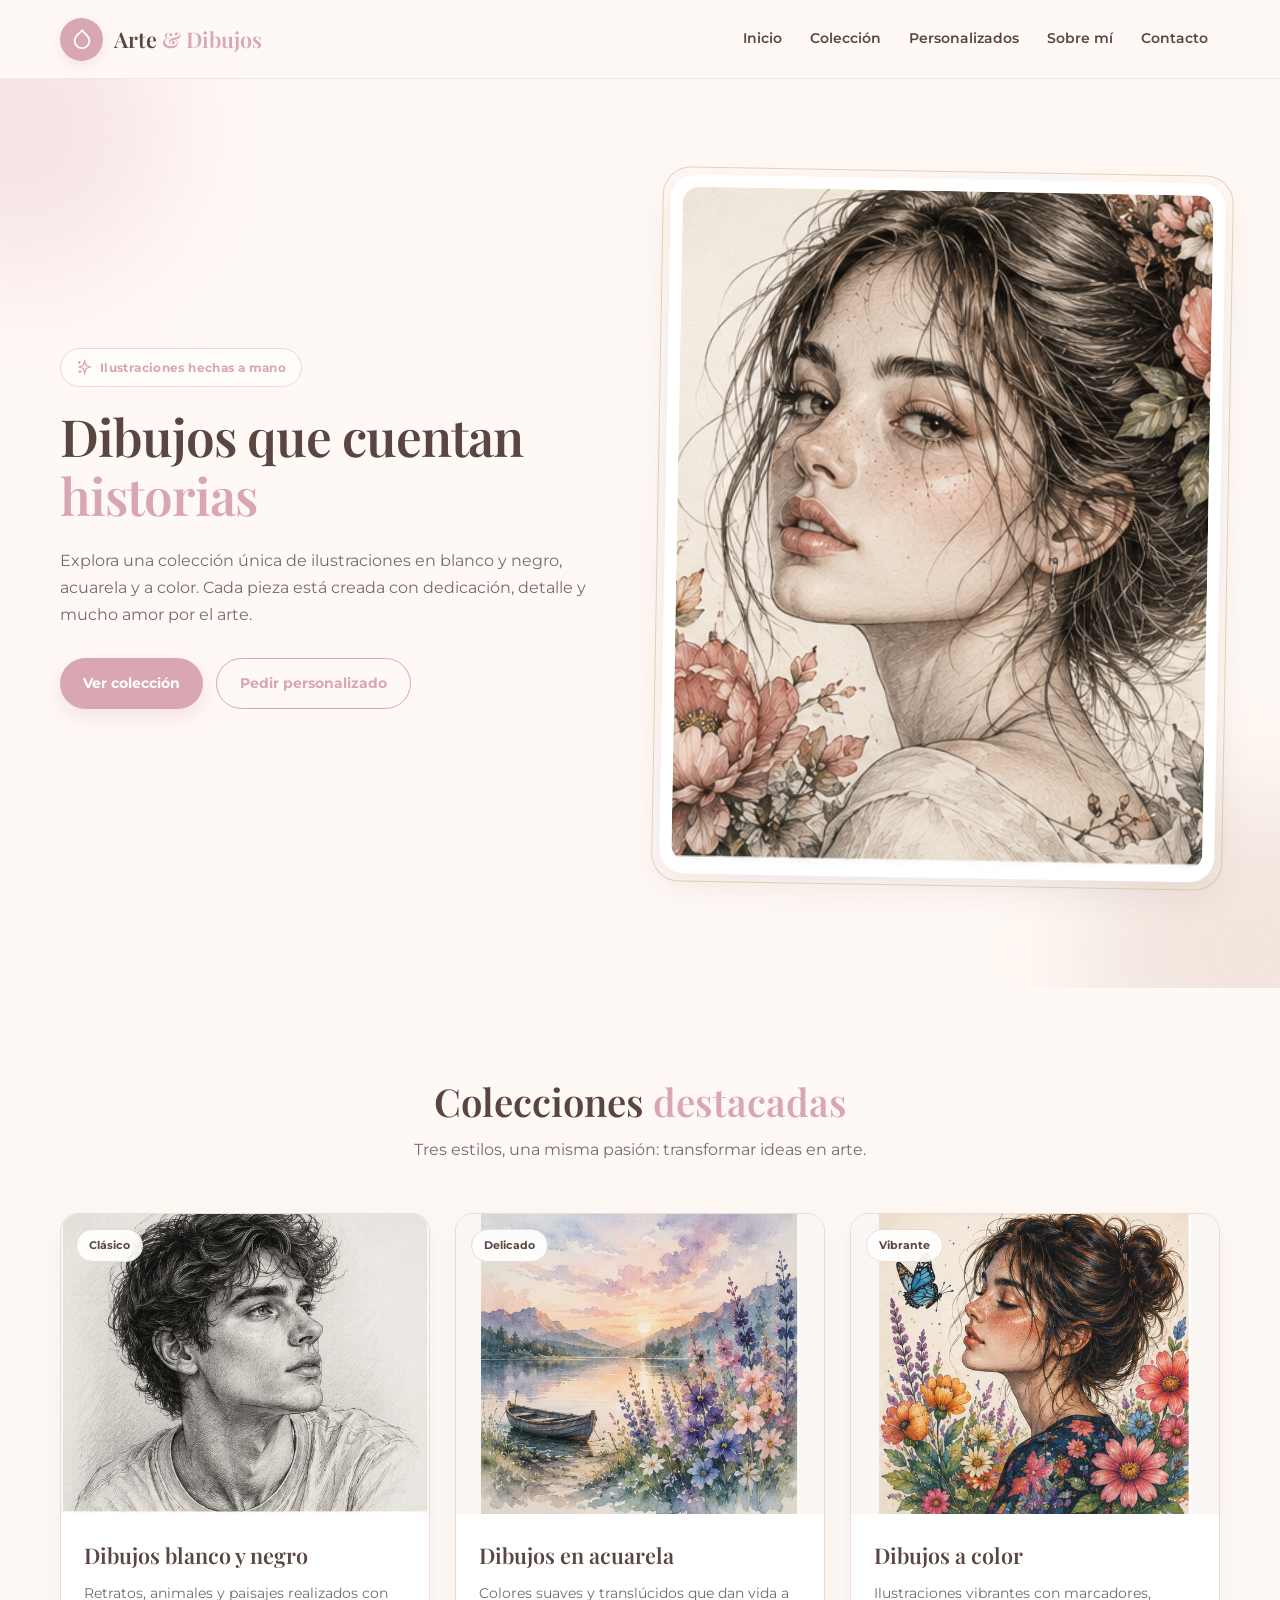
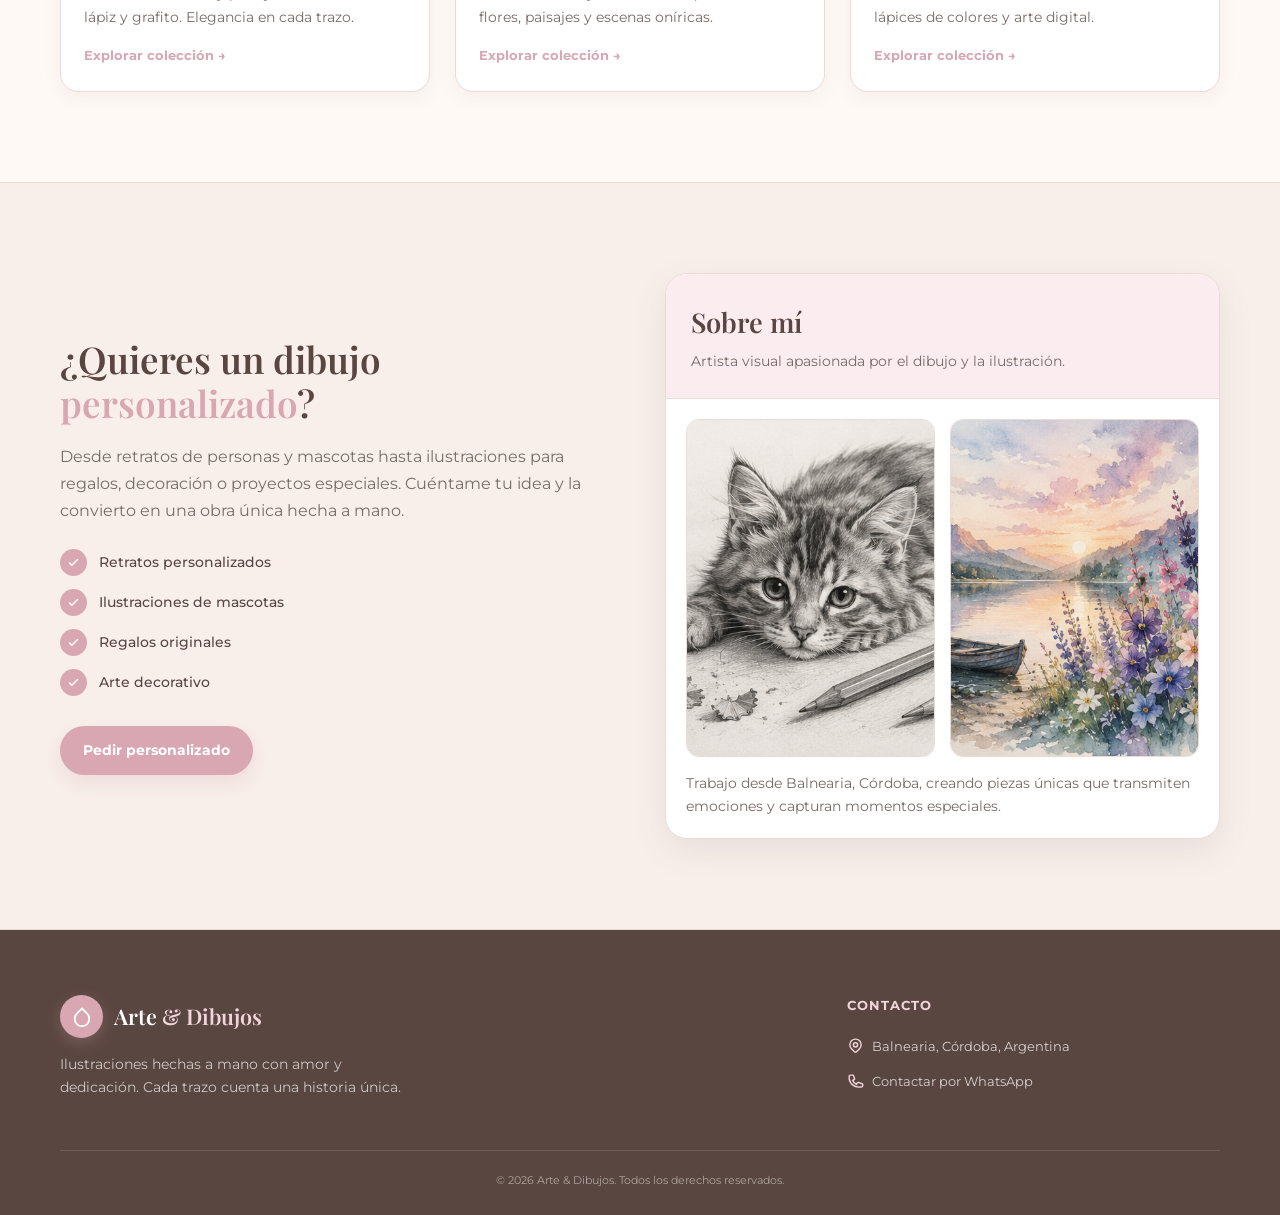
==== index.html @ c35e7db9 "Update print statement from 'Hello' to 'Goodbye'" ====
<!DOCTYPE html>

<html lang="es">
<head>

<meta charset="UTF-8">
<meta name="viewport" content="width=device-width, initial-scale=1.0">

<title>Arte & Dibujos | Portfolio de Ilustraciones</title>

<meta name="description" content="Portfolio de dibujos e ilustraciones personalizadas. Descubre colecciones en blanco y negro, acuarela y a color.">

<!-- TIPOGRAFÍAS -->

<link rel="preconnect" href="https://fonts.googleapis.com">
<link rel="preconnect" href="https://fonts.gstatic.com" crossorigin>

<link href="https://fonts.googleapis.com/css2?family=Montserrat:wght@400;500;600;700&family=Playfair+Display:wght@500;600;700&display=swap" rel="stylesheet">

<style>

/* =========================
   COLORES PRINCIPALES
========================= */

:root{
    --crema:#FFF9F5;
    --rosa:#D8A7B1;
    --rosa-claro:#F1D5DB;
    --rosa-muy-claro:#FBECEF;
    --marron:#5A4640;
    --beige:#E8D8CC;
    --dorado:#C9A66B;
    --blanco:#FFFFFF;
    --gris:#766B68;
    --borde:#EADBD5;

    --sombra:0 12px 35px rgba(90,70,64,0.10);
    --radio:18px;
}


/* =========================
   CONFIGURACIÓN GENERAL
========================= */

*{
    margin:0;
    padding:0;
    box-sizing:border-box;
}

html{
    scroll-behavior:smooth;
}

body{
    font-family:'Montserrat',sans-serif;
    background:var(--crema);
    color:var(--marron);
    line-height:1.7;
}

a{
    text-decoration:none;
    color:inherit;
}

img{
    max-width:100%;
    display:block;
}


/* =========================
   CONTENEDOR
========================= */

.container{
    width:100%;
    max-width:1200px;
    margin:auto;
    padding:0 20px;
}


/* =========================
   TIPOGRAFÍA
========================= */

h1,
h2,
h3,
.logo{
    font-family:'Playfair Display',serif;
}

h1{
    font-size:3.2rem;
    line-height:1.15;
    font-weight:600;
    letter-spacing:-0.02em;
}

h2{
    font-size:2.4rem;
    line-height:1.2;
    font-weight:600;
}

h3{
    font-weight:600;
}


/* =========================
   HEADER
========================= */

header{
    position:sticky;
    top:0;
    z-index:50;

    background:rgba(255,249,245,0.94);
    backdrop-filter:blur(12px);

    border-bottom:1px solid rgba(216,167,177,0.25);
}

.header-inner{
    height:78px;

    display:flex;
    align-items:center;
    justify-content:space-between;
}


/* LOGO */

.logo{
    display:flex;
    align-items:center;
    gap:11px;

    font-size:1.35rem;
    font-weight:600;

    color:var(--marron);
}

.logo-icon{
    width:43px;
    height:43px;

    display:flex;
    align-items:center;
    justify-content:center;

    border-radius:50%;

    background:var(--rosa);
    color:white;

    box-shadow:0 5px 15px rgba(216,167,177,0.25);
}

.logo-icon svg{
    width:22px;
    height:22px;
}


/* TEXTO ROSA */

.logo span span{
    color:var(--rosa);
}


/* =========================
   MENÚ
========================= */

nav.desktop{
    display:none;
}

nav.desktop a{
    position:relative;

    padding:8px 12px;

    font-size:0.85rem;
    font-weight:600;

    color:var(--marron);

    transition:0.3s;
}

nav.desktop a::after{
    content:"";

    position:absolute;

    left:50%;
    bottom:0;

    width:0;
    height:2px;

    background:var(--rosa);

    transition:0.3s;

    transform:translateX(-50%);
}

nav.desktop a:hover{
    color:var(--rosa);
}

nav.desktop a:hover::after{
    width:60%;
}


@media (min-width:768px){

    nav.desktop{
        display:flex;
        align-items:center;
        gap:4px;
    }

    .menu-btn{
        display:none;
    }

}


/* =========================
   MENÚ MÓVIL
========================= */

.menu-btn{
    background:none;
    border:none;
    cursor:pointer;

    color:var(--marron);

    padding:8px;
}

.menu-btn svg{
    width:25px;
    height:25px;
}

.mobile-menu{
    position:fixed;
    inset:0;

    z-index:100;

    background:rgba(90,70,64,0.35);

    opacity:0;
    pointer-events:none;

    transition:opacity .3s;
}

.mobile-menu.open{
    opacity:1;
    pointer-events:auto;
}

.mobile-panel{
    position:absolute;

    right:0;
    top:0;
    bottom:0;

    width:290px;

    background:var(--crema);

    padding:25px;

    transform:translateX(100%);

    transition:transform .3s ease;

    box-shadow:-10px 0 30px rgba(0,0,0,.08);
}

.mobile-menu.open .mobile-panel{
    transform:translateX(0);
}

.mobile-panel a{
    display:block;

    padding:13px;

    border-radius:10px;

    font-weight:600;

    margin-bottom:5px;

    transition:.3s;
}

.mobile-panel a:hover{
    background:var(--rosa-muy-claro);
    color:var(--rosa);
}

.close-btn{
    position:absolute;

    top:18px;
    right:18px;

    background:none;
    border:none;

    cursor:pointer;

    color:var(--marron);
}

.close-btn svg{
    width:25px;
}


/* =========================
   HERO
========================= */

.hero{
    position:relative;

    overflow:hidden;

    padding:75px 0 90px;
}


/* DECORACIÓN */

.hero-bg{
    position:absolute;
    inset:0;

    z-index:-1;

    pointer-events:none;
}

.blob{
    position:absolute;

    border-radius:50%;

    filter:blur(55px);
}

.blob-1{
    width:300px;
    height:300px;

    background:rgba(241,213,219,0.55);

    left:-130px;
    top:-100px;
}

.blob-2{
    width:330px;
    height:330px;

    background:rgba(232,216,204,0.55);

    right:-130px;
    bottom:-130px;
}


.hero-grid{
    display:grid;

    gap:50px;

    align-items:center;
}


@media (min-width:1024px){

    .hero-grid{
        grid-template-columns:1fr 1fr;
    }

    .hero{
        padding:100px 0 110px;
    }

}


/* =========================
   BADGE
========================= */

.badge{
    display:inline-flex;

    align-items:center;
    gap:8px;

    padding:8px 15px;

    border-radius:30px;

    border:1px solid var(--rosa-claro);

    background:rgba(255,255,255,0.65);

    color:var(--rosa);

    font-size:.78rem;

    font-weight:700;

    margin-bottom:20px;

    letter-spacing:.03em;
}

.badge svg{
    width:16px;
}


/* =========================
   TÍTULO HERO
========================= */

.hero h1{
    color:var(--marron);

    max-width:650px;
}

.text-accent{
    color:var(--rosa);
}

.hero p{
    margin-top:22px;

    font-size:1rem;

    color:var(--gris);

    max-width:570px;
}


/* =========================
   BOTONES
========================= */

.btn-group{
    margin-top:30px;

    display:flex;

    flex-wrap:wrap;

    gap:13px;
}

.btn{
    display:inline-flex;

    align-items:center;
    justify-content:center;

    padding:13px 23px;

    border-radius:30px;

    font-size:.85rem;

    font-weight:700;

    cursor:pointer;

    transition:.3s;
}

.btn-primary{
    background:var(--rosa);

    color:white;

    box-shadow:0 8px 20px rgba(216,167,177,0.28);
}

.btn-primary:hover{
    background:#C98F9C;

    transform:translateY(-3px);

    box-shadow:0 12px 25px rgba(216,167,177,0.35);
}

.btn-outline{
    background:transparent;

    border:1.5px solid var(--rosa);

    color:var(--rosa);
}

.btn-outline:hover{
    background:var(--rosa-muy-claro);

    transform:translateY(-3px);
}


/* =========================
   IMAGEN PRINCIPAL
========================= */

.hero-img-wrap{
    position:relative;

    padding:12px;

    background:white;

    border-radius:25px;

    box-shadow:var(--sombra);

    transform:rotate(1deg);

    transition:.4s;
}

.hero-img-wrap:hover{
    transform:rotate(0deg) translateY(-5px);
}

.hero-img-wrap::before{
    content:"";

    position:absolute;

    inset:-8px;

    border:1px solid var(--dorado);

    border-radius:28px;

    opacity:.45;

    z-index:-1;
}

.hero-img-wrap img{
    width:100%;

    aspect-ratio:4/3;

    object-fit:cover;

    border-radius:17px;
}


/* =========================
   SECCIONES
========================= */

section{
    padding:90px 0;
}


/* =========================
   TÍTULOS DE SECCIÓN
========================= */

.section-title{
    text-align:center;

    margin-bottom:50px;
}

.section-title h2{
    color:var(--marron);
}

.section-title p{
    margin-top:12px;

    color:var(--gris);

    max-width:600px;

    margin-left:auto;
    margin-right:auto;
}


/* =========================
   COLECCIÓN
========================= */

.cards-grid{
    display:grid;

    gap:25px;
}


@media (min-width:640px){

    .cards-grid{
        grid-template-columns:repeat(2,1fr);
    }

}


@media (min-width:1024px){

    .cards-grid{
        grid-template-columns:repeat(3,1fr);
    }

}


/* =========================
   TARJETAS
========================= */

.card{
    background:white;

    border:1px solid var(--borde);

    border-radius:var(--radio);

    overflow:hidden;

    box-shadow:0 6px 20px rgba(90,70,64,.06);

    transition:.35s;
}

.card:hover{
    transform:translateY(-7px);

    box-shadow:var(--sombra);
}


/* IMAGEN TARJETA */

.card-img{
    position:relative;

    overflow:hidden;

    background:var(--rosa-muy-claro);
}

.card-img img{
    width:100%;

    height:300px;

    object-fit:contain;

    background:#FAF6F3;

    transition:.5s;
}

.card:hover .card-img img{
    transform:scale(1.04);
}


/* ETIQUETA */

.card-badge{
    position:absolute;

    left:15px;
    top:15px;

    background:rgba(255,255,255,.92);

    color:var(--marron);

    padding:6px 12px;

    border-radius:20px;

    font-size:.7rem;

    font-weight:700;

    border:1px solid var(--borde);
}


/* CUERPO */

.card-body{
    padding:23px;
}

.card-body h3{
    font-size:1.35rem;

    color:var(--marron);

    margin-bottom:8px;
}

.card-body p{
    font-size:.87rem;

    color:var(--gris);

    line-height:1.7;
}

.card-link{
    display:inline-block;

    margin-top:16px;

    color:var(--rosa);

    font-size:.8rem;

    font-weight:700;

    transition:.3s;
}

.card-link:hover{
    color:var(--dorado);

    transform:translateX(4px);
}


/* =========================
   PERSONALIZADOS
========================= */

.personalizados{
    background:#F8EFEB;

    border-top:1px solid var(--borde);
    border-bottom:1px solid var(--borde);
}

.personalizados-grid{
    display:grid;

    gap:50px;

    align-items:center;
}


@media (min-width:1024px){

    .personalizados-grid{
        grid-template-columns:1fr 1fr;
    }

}


/* TÍTULO */

.personalizados h2{
    color:var(--marron);

    font-size:2.3rem;
}


/* TEXTO */

.personalizados-description{
    margin-top:17px;

    color:var(--gris);
}


/* LISTA */

.personalizados ul{
    list-style:none;

    margin-top:25px;
}

.personalizados li{
    display:flex;

    align-items:center;

    gap:12px;

    margin-bottom:13px;

    color:var(--marron);

    font-size:.9rem;

    font-weight:500;
}

.icon-check{
    width:27px;
    height:27px;

    border-radius:50%;

    display:flex;

    align-items:center;
    justify-content:center;

    flex-shrink:0;

    background:var(--rosa);

    color:white;
}

.icon-check svg{
    width:13px;
}


/* =========================
   SOBRE MÍ
========================= */

.about-card{
    background:white;

    border:1px solid var(--borde);

    border-radius:22px;

    overflow:hidden;

    box-shadow:var(--sombra);
}

.about-card-header{
    padding:25px;

    background:var(--rosa-muy-claro);

    border-bottom:1px solid var(--borde);
}

.about-card-header h3{
    font-size:1.7rem;

    color:var(--marron);
}

.about-card-header p{
    color:var(--gris);

    margin-top:4px;

    font-size:.85rem;
}

.about-card-body{
    padding:20px;

    display:grid;

    gap:15px;
}


@media (min-width:640px){

    .about-card-body{
        grid-template-columns:1fr 1fr;
    }

}


.about-card-body img{
    width:100%;

    aspect-ratio:4/3;

    object-fit:cover;

    border-radius:13px;

    border:1px solid var(--borde);
}

.about-card-body p{
    grid-column:1/-1;

    font-size:.85rem;

    color:var(--gris);

    line-height:1.7;
}


/* =========================
   FOOTER
========================= */

footer{
    background:var(--marron);

    color:white;

    padding:65px 0 25px;
}

.footer-grid{
    display:grid;

    gap:40px;
}


@media (min-width:640px){

    .footer-grid{
        grid-template-columns:2fr 1fr;
    }

}


.footer-brand p{
    margin-top:15px;

    font-size:.85rem;

    color:rgba(255,255,255,.7);

    max-width:350px;
}

.footer-col h4{
    font-size:.8rem;

    font-weight:700;

    text-transform:uppercase;

    letter-spacing:.08em;

    color:var(--rosa-claro);

    margin-bottom:18px;
}

.footer-col ul{
    list-style:none;
}

.footer-col li{
    margin-bottom:13px;
}

.footer-col a{
    display:flex;

    align-items:center;

    gap:8px;

    font-size:.82rem;

    color:rgba(255,255,255,.75);

    transition:.3s;
}

.footer-col a:hover{
    color:white;

    transform:translateX(3px);
}

.footer-col svg{
    width:17px;

    color:var(--rosa-claro);

    flex-shrink:0;
}


/* =========================
   FOOTER BOTTOM
========================= */

.footer-bottom{
    margin-top:45px;

    padding-top:20px;

    border-top:1px solid rgba(255,255,255,.12);

    text-align:center;

    font-size:.7rem;

    color:rgba(255,255,255,.5);
}


/* =========================
   ANIMACIONES
========================= */

@keyframes aparecer{

    from{
        opacity:0;
        transform:translateY(20px);
    }

    to{
        opacity:1;
        transform:translateY(0);
    }

}

.hero-text{
    animation:aparecer .8s ease;
}

.hero-image{
    animation:aparecer 1s ease;
}


/* =========================
   RESPONSIVE
========================= */

@media (max-width:639px){

    h1{
        font-size:2.5rem;
    }

    h2{
        font-size:2rem;
    }

    .hero{
        padding:55px 0 70px;
    }

    section{
        padding:70px 0;
    }

}

</style>

</head>

<body>

<!-- =========================
     HEADER
========================= -->

<header>

<div class="container header-inner">

<a href="#inicio" class="logo">

<div class="logo-icon">

<svg xmlns="http://www.w3.org/2000/svg"
fill="none"
viewBox="0 0 24 24"
stroke="currentColor"
stroke-width="2">

<path d="M12 2.69l5.66 5.66a8 8 0 1 1-11.31 0z"/>

</svg>

</div>

<span>Arte <span>& Dibujos</span></span>

</a>

<nav class="desktop">

<a href="#inicio">Inicio</a>

<a href="#coleccion">Colección</a>

<a href="#personalizados">Personalizados</a>

<a href="#sobre-mi">Sobre mí</a>

<a href="#contacto">Contacto</a>

</nav>

<button class="menu-btn"
aria-label="Abrir menú"
onclick="document.getElementById('mobileMenu').classList.add('open')">

<svg xmlns="http://www.w3.org/2000/svg"
fill="none"
viewBox="0 0 24 24"
stroke="currentColor"
stroke-width="2">

<path d="M4 6h16M4 12h16M4 18h16"/>

</svg>

</button>

</div>

</header>

<!-- =========================
     MENÚ MÓVIL
========================= -->

<div id="mobileMenu"
class="mobile-menu"
onclick="if(event.target===this)document.getElementById('mobileMenu').classList.remove('open')">

<div class="mobile-panel">

<button class="close-btn"
aria-label="Cerrar menú"
onclick="document.getElementById('mobileMenu').classList.remove('open')">

<svg xmlns="http://www.w3.org/2000/svg"
fill="none"
viewBox="0 0 24 24"
stroke="currentColor"
stroke-width="2">

<path d="M6 18L18 6M6 6l12 12"/>

</svg>

</button>

<div style="margin-top:55px;">

<a href="#inicio"
onclick="document.getElementById('mobileMenu').classList.remove('open')">
Inicio </a>

<a href="#coleccion"
onclick="document.getElementById('mobileMenu').classList.remove('open')">
Colección </a>

<a href="#personalizados"
onclick="document.getElementById('mobileMenu').classList.remove('open')">
Personalizados </a>

<a href="#sobre-mi"
onclick="document.getElementById('mobileMenu').classList.remove('open')">
Sobre mí </a>

<a href="#contacto"
onclick="document.getElementById('mobileMenu').classList.remove('open')">
Contacto </a>

</div>

</div>

</div>

<!-- =========================
     CONTENIDO
========================= -->

<main>

<!-- =========================
     HERO
========================= -->

<section class="hero" id="inicio">

<div class="hero-bg">

<div class="blob blob-1"></div>

<div class="blob blob-2"></div>

</div>

<div class="container hero-grid">

<div class="hero-text">

<div class="badge">

<svg xmlns="http://www.w3.org/2000/svg"
fill="none"
viewBox="0 0 24 24"
stroke="currentColor"
stroke-width="2">

<path d="M5 3v4M3 5h4M6 17v4m-2-2h4m5-16l2.286 6.857L21 12l-5.714 2.143L13 21l-2.286-6.857L5 12l5.714-2.143z"/>

</svg>

Ilustraciones hechas a mano

</div>

<h1>
Dibujos que cuentan
<span class="text-accent">historias</span>
</h1>

<p>
Explora una colección única de ilustraciones en blanco y negro,
acuarela y a color. Cada pieza está creada con dedicación,
detalle y mucho amor por el arte.
</p>

<div class="btn-group">

<a href="#coleccion" class="btn btn-primary">
Ver colección
</a>

<a href="#personalizados" class="btn btn-outline">
Pedir personalizado
</a>

</div>

</div>

<div class="hero-image">

<div class="hero-img-wrap">

<img
src="01_retrato_flores.png"
alt="Ilustración principal de retrato artístico con flores"
width="900"
height="675">

</div>

</div>

</div>

</section>

<!-- =========================
     COLECCIÓN
========================= -->

<section id="coleccion">

<div class="container">

<div class="section-title">

<h2>
Colecciones
<span class="text-accent">destacadas</span>
</h2>

<p>
Tres estilos, una misma pasión:
transformar ideas en arte.
</p>

</div>

<div class="cards-grid">

<!-- BLANCO Y NEGRO -->

<article class="card">

<div class="card-img">

<img
src="02_dibujo_blanco_y_negro.png"
alt="Dibujos blanco y negro"
loading="lazy"
width="900"
height="675">

<span class="card-badge">
Clásico
</span>

</div>

<div class="card-body">

<h3>
Dibujos blanco y negro
</h3>

<p>
Retratos, animales y paisajes realizados
con lápiz y grafito. Elegancia en cada trazo.
</p>

<a href="#coleccion" class="card-link">
Explorar colección →
</a>

</div>

</article>

<!-- ACUARELA -->

<article class="card">

<div class="card-img">

<img
src="03_dibujo_acuarela.png"
alt="Dibujos en acuarela"
loading="lazy"
width="900"
height="675">

<span class="card-badge">
Delicado
</span>

</div>

<div class="card-body">

<h3>
Dibujos en acuarela
</h3>

<p>
Colores suaves y translúcidos que dan vida
a flores, paisajes y escenas oníricas.
</p>

<a href="#coleccion" class="card-link">
Explorar colección →
</a>

</div>

</article>

<!-- COLOR -->

<article class="card">

<div class="card-img">

<img
src="04_dibujo_a_color.png"
alt="Dibujos a color"
loading="lazy"
width="900"
height="675">

<span class="card-badge">
Vibrante
</span>

</div>

<div class="card-body">

<h3>
Dibujos a color
</h3>

<p>
Ilustraciones vibrantes con marcadores,
lápices de colores y arte digital.
</p>

<a href="#coleccion" class="card-link">
Explorar colección →
</a>

</div>

</article>

</div>

</div>

</section>

<!-- =========================
     PERSONALIZADOS
========================= -->

<section class="personalizados" id="personalizados">

<div class="container">

<div class="personalizados-grid">

<div>

<h2>
¿Quieres un dibujo
<span class="text-accent">personalizado</span>?
</h2>

<p class="personalizados-description">
Desde retratos de personas y mascotas hasta
ilustraciones para regalos, decoración o proyectos
especiales. Cuéntame tu idea y la convierto en una
obra única hecha a mano.
</p>

<ul>

<li>

<span class="icon-check">

<svg xmlns="http://www.w3.org/2000/svg"
fill="none"
viewBox="0 0 24 24"
stroke="currentColor"
stroke-width="3">

<path d="M20 6L9 17l-5-5"/>

</svg>

</span>

Retratos personalizados

</li>

<li>

<span class="icon-check">

<svg xmlns="http://www.w3.org/2000/svg"
fill="none"
viewBox="0 0 24 24"
stroke="currentColor"
stroke-width="3">

<path d="M20 6L9 17l-5-5"/>

</svg>

</span>

Ilustraciones de mascotas

</li>

<li>

<span class="icon-check">

<svg xmlns="http://www.w3.org/2000/svg"
fill="none"
viewBox="0 0 24 24"
stroke="currentColor"
stroke-width="3">

<path d="M20 6L9 17l-5-5"/>

</svg>

</span>

Regalos originales

</li>

<li>

<span class="icon-check">

<svg xmlns="http://www.w3.org/2000/svg"
fill="none"
viewBox="0 0 24 24"
stroke="currentColor"
stroke-width="3">

<path d="M20 6L9 17l-5-5"/>

</svg>

</span>

Arte decorativo

</li>

</ul>

<div class="btn-group">

<a href="#contacto" class="btn btn-primary">
Pedir personalizado
</a>

</div>

</div>

<!-- SOBRE MÍ -->

<div class="about-card" id="sobre-mi">

<div class="about-card-header">

<h3>
Sobre mí
</h3>

<p>
Artista visual apasionada por el dibujo y la ilustración.
</p>

</div>

<div class="about-card-body">

<img
src="05_dibujo_a_lapiz.png"
alt="Ejemplo de dibujo a lápiz"
loading="lazy"
width="450"
height="338">

<img
src="03_dibujo_acuarela.png"
alt="Ejemplo de acuarela"
loading="lazy"
width="450"
height="338">

<p>
Trabajo desde Balnearia, Córdoba, creando piezas únicas
que transmiten emociones y capturan momentos especiales.
</p>

</div>

</div>

</div>

</div>

</section>

</main>

<!-- =========================
     FOOTER
========================= -->

<footer id="contacto">

<div class="container">

<div class="footer-grid">

<div class="footer-brand">

<a href="#inicio" class="logo" style="color:white;">

<div class="logo-icon">

<svg xmlns="http://www.w3.org/2000/svg"
fill="none"
viewBox="0 0 24 24"
stroke="currentColor"
stroke-width="2">

<path d="M12 2.69l5.66 5.66a8 8 0 1 1-11.31 0z"/>

</svg>

</div>

<span>
Arte <span style="color:var(--rosa-claro);">
& Dibujos
</span>
</span>

</a>

<p>
Ilustraciones hechas a mano con amor y dedicación.
Cada trazo cuenta una historia única.
</p>

</div>

<div class="footer-col">

<h4>
Contacto
</h4>

<ul>

<li>

<a
href="https://maps.google.com/?q=Balnearia,Córdoba"
target="_blank"
rel="noreferrer">

<svg xmlns="http://www.w3.org/2000/svg"
fill="none"
viewBox="0 0 24 24"
stroke="currentColor"
stroke-width="2">

<path d="M17.657 16.657L13.414 20.9a2 2 0 01-2.827 0l-4.244-4.243a8 8 0 1111.314 0z"/>

<path d="M15 11a3 3 0 11-6 0 3 3 0 016 0z"/>

</svg>

Balnearia, Córdoba, Argentina

</a>

</li>

<li>

<a
href="https://wa.me/5493563430599?text=Hola!%20Me%20interesa%20un%20dibujo%20personalizado"
target="_blank"
rel="noreferrer">

<svg xmlns="http://www.w3.org/2000/svg"
fill="none"
viewBox="0 0 24 24"
stroke="currentColor"
stroke-width="2">

<path d="M3 5a2 2 0 012-2h3.28a1 1 0 01.948.684l1.498 4.493a1 1 0 01-.502 1.21l-2.257 1.13a11.042 11.042 0 005.516 5.516l1.13-2.257a1 1 0 011.21-.502l4.493 1.498a2 2 0 012 2v1a2 2 0 01-2 2h-1C9.716 21 3 14.284 3 6V5z"/>

</svg>

Contactar por WhatsApp

</a>

</li>

</ul>

</div>

</div>

<div class="footer-bottom">

<p>
© 2026 Arte & Dibujos. Todos los derechos reservados.
</p>

</div>

</div>

</footer>

</body>
</html>
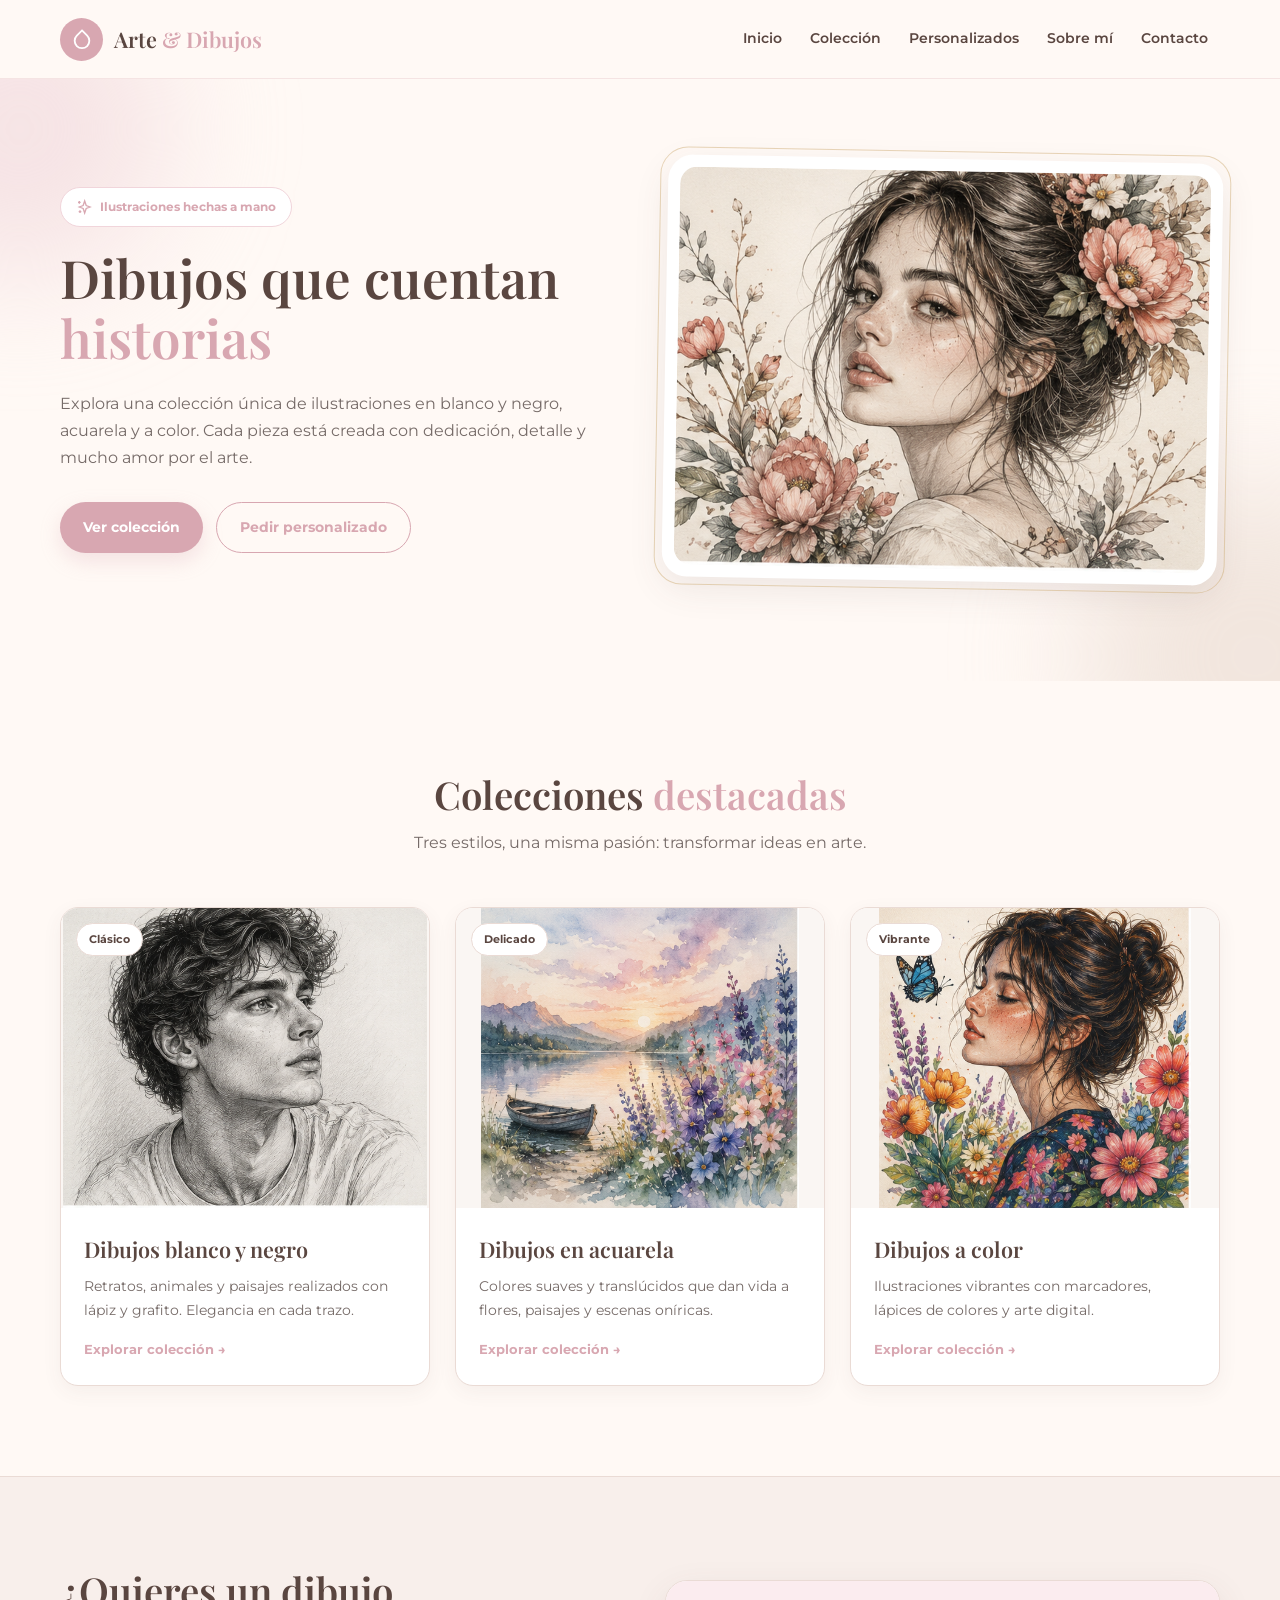
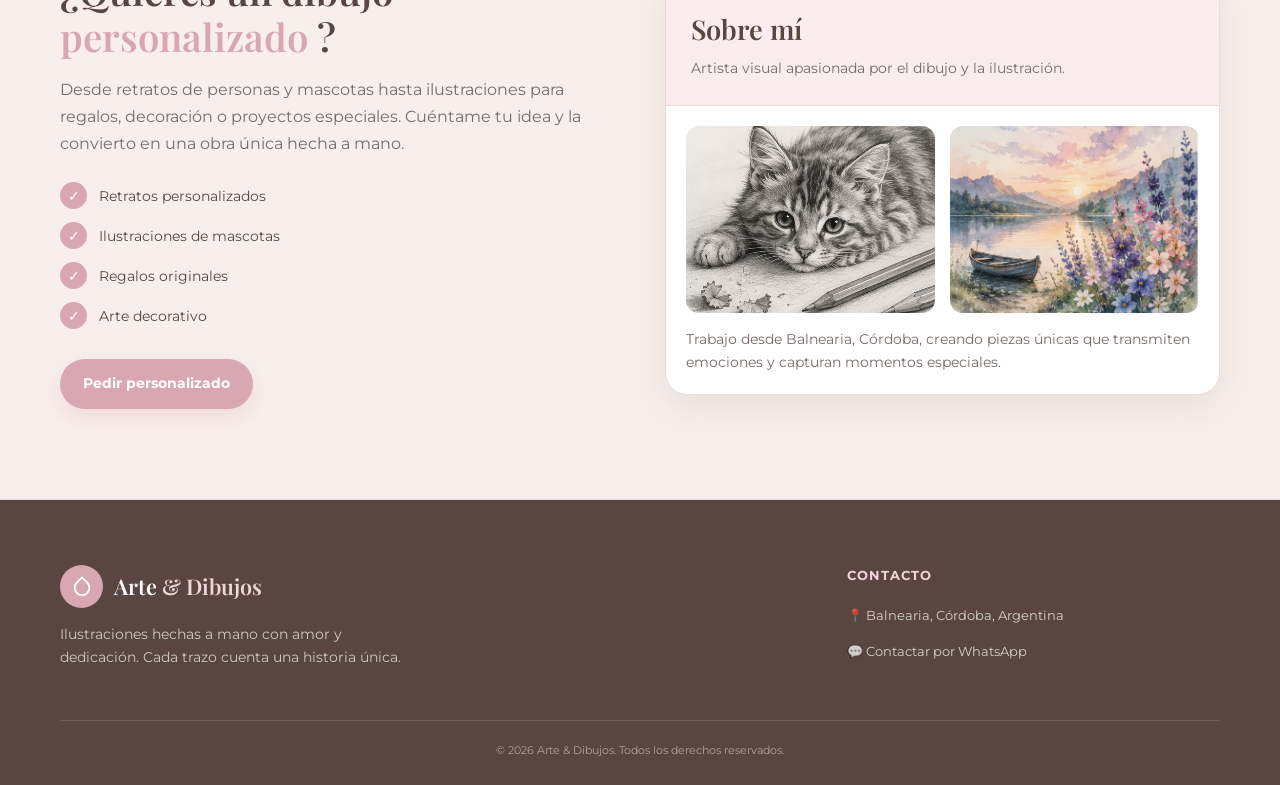
==== commit 53f79856: "Change greeting from 'Hello' to 'Goodbye'" ====
--- a/index.html
+++ b/index.html
@@ -1,6 +1,7 @@
 <!DOCTYPE html>
 
 <html lang="es">
+
 <head>
 
 <meta charset="UTF-8">
@@ -8,9 +9,7 @@
 
 <title>Arte & Dibujos | Portfolio de Ilustraciones</title>
 
-<meta name="description" content="Portfolio de dibujos e ilustraciones personalizadas. Descubre colecciones en blanco y negro, acuarela y a color.">
-
-<!-- TIPOGRAFÍAS -->
+<meta name="description" content="Portfolio de dibujos e ilustraciones personalizadas.">
 
 <link rel="preconnect" href="https://fonts.googleapis.com">
 <link rel="preconnect" href="https://fonts.gstatic.com" crossorigin>
@@ -19,30 +18,35 @@
 
 <style>
 
-/* =========================
-   COLORES PRINCIPALES
-========================= */
+/* =====================================================
+   COLORES
+===================================================== */
 
 :root{
+
     --crema:#FFF9F5;
     --rosa:#D8A7B1;
     --rosa-claro:#F1D5DB;
-    --rosa-muy-claro:#FBECEF;
+    --rosa-suave:#FBECEF;
+
     --marron:#5A4640;
+    --gris:#766B68;
+
     --beige:#E8D8CC;
     --dorado:#C9A66B;
+
     --blanco:#FFFFFF;
-    --gris:#766B68;
+
     --borde:#EADBD5;
 
-    --sombra:0 12px 35px rgba(90,70,64,0.10);
-    --radio:18px;
-}
-
-
-/* =========================
-   CONFIGURACIÓN GENERAL
-========================= */
+    --sombra:0 12px 35px rgba(90,70,64,.10);
+
+}
+
+
+/* =====================================================
+   GENERAL
+===================================================== */
 
 *{
     margin:0;
@@ -55,10 +59,15 @@
 }
 
 body{
+
     font-family:'Montserrat',sans-serif;
+
     background:var(--crema);
+
     color:var(--marron);
+
     line-height:1.7;
+
 }
 
 a{
@@ -72,1055 +81,1399 @@
 }
 
 
-/* =========================
+/* =====================================================
    CONTENEDOR
-========================= */
+===================================================== */
 
 .container{
+
     width:100%;
+
     max-width:1200px;
+
     margin:auto;
+
     padding:0 20px;
-}
-
-
-/* =========================
+
+}
+
+
+/* =====================================================
    TIPOGRAFÍA
-========================= */
+===================================================== */
 
 h1,
 h2,
 h3,
 .logo{
+
     font-family:'Playfair Display',serif;
+
 }
 
 h1{
-    font-size:3.2rem;
+
+    font-size:3.3rem;
+
     line-height:1.15;
+
     font-weight:600;
-    letter-spacing:-0.02em;
+
 }
 
 h2{
+
     font-size:2.4rem;
+
     line-height:1.2;
+
     font-weight:600;
+
 }
 
 h3{
+
     font-weight:600;
-}
-
-
-/* =========================
+
+}
+
+
+/* =====================================================
    HEADER
-========================= */
+===================================================== */
 
 header{
+
     position:sticky;
+
     top:0;
+
     z-index:50;
 
-    background:rgba(255,249,245,0.94);
+    background:rgba(255,249,245,.95);
+
     backdrop-filter:blur(12px);
 
-    border-bottom:1px solid rgba(216,167,177,0.25);
+    border-bottom:1px solid rgba(216,167,177,.25);
+
 }
 
 .header-inner{
+
     height:78px;
 
     display:flex;
+
     align-items:center;
+
     justify-content:space-between;
+
 }
 
 
 /* LOGO */
 
 .logo{
+
     display:flex;
+
     align-items:center;
+
     gap:11px;
 
     font-size:1.35rem;
+
     font-weight:600;
 
+}
+
+.logo-icon{
+
+    width:43px;
+
+    height:43px;
+
+    display:flex;
+
+    align-items:center;
+
+    justify-content:center;
+
+    border-radius:50%;
+
+    background:var(--rosa);
+
+    color:white;
+
+}
+
+.logo-icon svg{
+
+    width:22px;
+
+}
+
+
+/* =====================================================
+   MENÚ
+===================================================== */
+
+nav.desktop{
+
+    display:none;
+
+}
+
+nav.desktop a{
+
+    position:relative;
+
+    padding:8px 12px;
+
+    font-size:.85rem;
+
+    font-weight:600;
+
     color:var(--marron);
-}
-
-.logo-icon{
-    width:43px;
-    height:43px;
+
+    transition:.3s;
+
+}
+
+nav.desktop a::after{
+
+    content:"";
+
+    position:absolute;
+
+    bottom:0;
+
+    left:50%;
+
+    width:0;
+
+    height:2px;
+
+    background:var(--rosa);
+
+    transform:translateX(-50%);
+
+    transition:.3s;
+
+}
+
+nav.desktop a:hover{
+
+    color:var(--rosa);
+
+}
+
+nav.desktop a:hover::after{
+
+    width:60%;
+
+}
+
+
+@media (min-width:768px){
+
+    nav.desktop{
+
+        display:flex;
+
+        align-items:center;
+
+        gap:4px;
+
+    }
+
+    .menu-btn{
+
+        display:none;
+
+    }
+
+}
+
+
+/* =====================================================
+   MENÚ MÓVIL
+===================================================== */
+
+.menu-btn{
+
+    background:none;
+
+    border:none;
+
+    cursor:pointer;
+
+    color:var(--marron);
+
+}
+
+.menu-btn svg{
+
+    width:25px;
+
+}
+
+.mobile-menu{
+
+    position:fixed;
+
+    inset:0;
+
+    z-index:100;
+
+    background:rgba(90,70,64,.35);
+
+    opacity:0;
+
+    pointer-events:none;
+
+    transition:.3s;
+
+}
+
+.mobile-menu.open{
+
+    opacity:1;
+
+    pointer-events:auto;
+
+}
+
+.mobile-panel{
+
+    position:absolute;
+
+    right:0;
+
+    top:0;
+
+    bottom:0;
+
+    width:290px;
+
+    background:var(--crema);
+
+    padding:25px;
+
+    transform:translateX(100%);
+
+    transition:.3s;
+
+}
+
+.mobile-menu.open .mobile-panel{
+
+    transform:translateX(0);
+
+}
+
+.mobile-panel a{
+
+    display:block;
+
+    padding:13px;
+
+    border-radius:10px;
+
+    font-weight:600;
+
+    margin-bottom:5px;
+
+}
+
+.mobile-panel a:hover{
+
+    background:var(--rosa-suave);
+
+    color:var(--rosa);
+
+}
+
+.close-btn{
+
+    position:absolute;
+
+    top:18px;
+
+    right:18px;
+
+    background:none;
+
+    border:none;
+
+    cursor:pointer;
+
+    color:var(--marron);
+
+}
+
+.close-btn svg{
+
+    width:25px;
+
+}
+
+
+/* =====================================================
+   HERO
+===================================================== */
+
+.hero{
+
+    position:relative;
+
+    overflow:hidden;
+
+    padding:80px 0 100px;
+
+}
+
+.hero-bg{
+
+    position:absolute;
+
+    inset:0;
+
+    z-index:-1;
+
+}
+
+.blob{
+
+    position:absolute;
+
+    border-radius:50%;
+
+    filter:blur(60px);
+
+}
+
+.blob-1{
+
+    width:300px;
+
+    height:300px;
+
+    background:rgba(241,213,219,.6);
+
+    left:-130px;
+
+    top:-100px;
+
+}
+
+.blob-2{
+
+    width:350px;
+
+    height:350px;
+
+    background:rgba(232,216,204,.55);
+
+    right:-150px;
+
+    bottom:-150px;
+
+}
+
+.hero-grid{
+
+    display:grid;
+
+    gap:50px;
+
+    align-items:center;
+
+}
+
+
+@media(min-width:1024px){
+
+    .hero-grid{
+
+        grid-template-columns:1fr 1fr;
+
+    }
+
+}
+
+
+/* =====================================================
+   HERO TEXTO
+===================================================== */
+
+.badge{
+
+    display:inline-flex;
+
+    align-items:center;
+
+    gap:8px;
+
+    padding:8px 15px;
+
+    border-radius:30px;
+
+    border:1px solid var(--rosa-claro);
+
+    background:white;
+
+    color:var(--rosa);
+
+    font-size:.78rem;
+
+    font-weight:700;
+
+    margin-bottom:20px;
+
+}
+
+.badge svg{
+
+    width:16px;
+
+}
+
+.hero h1{
+
+    color:var(--marron);
+
+}
+
+.text-accent{
+
+    color:var(--rosa);
+
+}
+
+.hero p{
+
+    margin-top:22px;
+
+    font-size:1rem;
+
+    color:var(--gris);
+
+    max-width:570px;
+
+}
+
+
+/* =====================================================
+   BOTONES
+===================================================== */
+
+.btn-group{
+
+    margin-top:30px;
 
     display:flex;
+
+    flex-wrap:wrap;
+
+    gap:13px;
+
+}
+
+.btn{
+
+    display:inline-flex;
+
     align-items:center;
+
     justify-content:center;
 
+    padding:13px 23px;
+
+    border-radius:30px;
+
+    font-size:.85rem;
+
+    font-weight:700;
+
+    transition:.3s;
+
+    cursor:pointer;
+
+}
+
+.btn-primary{
+
+    background:var(--rosa);
+
+    color:white;
+
+    box-shadow:0 8px 20px rgba(216,167,177,.28);
+
+}
+
+.btn-primary:hover{
+
+    background:#C98F9C;
+
+    transform:translateY(-3px);
+
+}
+
+.btn-outline{
+
+    background:transparent;
+
+    border:1.5px solid var(--rosa);
+
+    color:var(--rosa);
+
+}
+
+.btn-outline:hover{
+
+    background:var(--rosa-suave);
+
+    transform:translateY(-3px);
+
+}
+
+
+/* =====================================================
+   IMAGEN HERO
+===================================================== */
+
+.hero-img-wrap{
+
+    position:relative;
+
+    padding:12px;
+
+    background:white;
+
+    border-radius:25px;
+
+    box-shadow:var(--sombra);
+
+    transform:rotate(1deg);
+
+    transition:.4s;
+
+}
+
+.hero-img-wrap:hover{
+
+    transform:rotate(0deg) translateY(-5px);
+
+}
+
+.hero-img-wrap::before{
+
+    content:"";
+
+    position:absolute;
+
+    inset:-8px;
+
+    border:1px solid var(--dorado);
+
+    border-radius:28px;
+
+    opacity:.45;
+
+    z-index:-1;
+
+}
+
+.hero-img-wrap img{
+
+    width:100%;
+
+    aspect-ratio:4/3;
+
+    object-fit:cover;
+
+    border-radius:17px;
+
+}
+
+
+/* =====================================================
+   SECCIONES
+===================================================== */
+
+section{
+
+    padding:90px 0;
+
+}
+
+.section-title{
+
+    text-align:center;
+
+    margin-bottom:50px;
+
+}
+
+.section-title h2{
+
+    color:var(--marron);
+
+}
+
+.section-title p{
+
+    margin-top:12px;
+
+    color:var(--gris);
+
+    max-width:600px;
+
+    margin-left:auto;
+
+    margin-right:auto;
+
+}
+
+
+/* =====================================================
+   TARJETAS DESTACADAS
+===================================================== */
+
+.cards-grid{
+
+    display:grid;
+
+    gap:25px;
+
+}
+
+
+@media(min-width:640px){
+
+    .cards-grid{
+
+        grid-template-columns:repeat(2,1fr);
+
+    }
+
+}
+
+
+@media(min-width:1024px){
+
+    .cards-grid{
+
+        grid-template-columns:repeat(3,1fr);
+
+    }
+
+}
+
+.card{
+
+    background:white;
+
+    border:1px solid var(--borde);
+
+    border-radius:18px;
+
+    overflow:hidden;
+
+    box-shadow:0 6px 20px rgba(90,70,64,.06);
+
+    transition:.35s;
+
+}
+
+.card:hover{
+
+    transform:translateY(-7px);
+
+    box-shadow:var(--sombra);
+
+}
+
+.card-img{
+
+    position:relative;
+
+    overflow:hidden;
+
+    background:var(--rosa-suave);
+
+}
+
+.card-img img{
+
+    width:100%;
+
+    height:300px;
+
+    object-fit:contain;
+
+    background:#FAF6F3;
+
+    transition:.5s;
+
+}
+
+.card:hover .card-img img{
+
+    transform:scale(1.04);
+
+}
+
+.card-badge{
+
+    position:absolute;
+
+    left:15px;
+
+    top:15px;
+
+    background:white;
+
+    color:var(--marron);
+
+    padding:6px 12px;
+
+    border-radius:20px;
+
+    font-size:.7rem;
+
+    font-weight:700;
+
+    border:1px solid var(--borde);
+
+}
+
+.card-body{
+
+    padding:23px;
+
+}
+
+.card-body h3{
+
+    font-size:1.35rem;
+
+    color:var(--marron);
+
+    margin-bottom:8px;
+
+}
+
+.card-body p{
+
+    font-size:.87rem;
+
+    color:var(--gris);
+
+}
+
+.card-link{
+
+    display:inline-block;
+
+    margin-top:16px;
+
+    color:var(--rosa);
+
+    font-size:.8rem;
+
+    font-weight:700;
+
+    cursor:pointer;
+
+}
+
+.card-link:hover{
+
+    color:var(--dorado);
+
+}
+
+
+/* =====================================================
+   GALERÍAS INTERNAS
+===================================================== */
+
+.gallery-page{
+
+    display:none;
+
+    min-height:100vh;
+
+    padding:70px 0 100px;
+
+    background:var(--crema);
+
+}
+
+.gallery-page.active{
+
+    display:block;
+
+    animation:galleryAppear .45s ease;
+
+}
+
+@keyframes galleryAppear{
+
+    from{
+
+        opacity:0;
+
+        transform:translateY(15px);
+
+    }
+
+    to{
+
+        opacity:1;
+
+        transform:translateY(0);
+
+    }
+
+}
+
+.gallery-header{
+
+    text-align:center;
+
+    max-width:700px;
+
+    margin:0 auto 45px;
+
+}
+
+.gallery-header h2{
+
+    margin-top:20px;
+
+}
+
+.gallery-header p{
+
+    margin-top:12px;
+
+    color:var(--gris);
+
+}
+
+.back-btn{
+
+    display:inline-flex;
+
+    align-items:center;
+
+    gap:8px;
+
+    padding:10px 18px;
+
+    border:1px solid var(--rosa);
+
+    border-radius:30px;
+
+    color:var(--rosa);
+
+    background:white;
+
+    font-weight:700;
+
+    font-size:.82rem;
+
+    cursor:pointer;
+
+    transition:.3s;
+
+}
+
+.back-btn:hover{
+
+    background:var(--rosa-suave);
+
+}
+
+
+/* GALERÍA */
+
+.gallery-grid{
+
+    display:grid;
+
+    grid-template-columns:1fr;
+
+    gap:22px;
+
+}
+
+
+@media(min-width:600px){
+
+    .gallery-grid{
+
+        grid-template-columns:repeat(2,1fr);
+
+    }
+
+}
+
+
+@media(min-width:1000px){
+
+    .gallery-grid{
+
+        grid-template-columns:repeat(3,1fr);
+
+    }
+
+}
+
+.gallery-item{
+
+    background:white;
+
+    padding:10px;
+
+    border:1px solid var(--borde);
+
+    border-radius:16px;
+
+    box-shadow:0 6px 20px rgba(90,70,64,.07);
+
+    transition:.35s;
+
+}
+
+.gallery-item:hover{
+
+    transform:translateY(-5px);
+
+    box-shadow:var(--sombra);
+
+}
+
+.gallery-item img{
+
+    width:100%;
+
+    height:320px;
+
+    object-fit:cover;
+
+    border-radius:11px;
+
+    background:#FAF6F3;
+
+}
+
+.gallery-caption{
+
+    padding:13px 8px 7px;
+
+    text-align:center;
+
+    font-family:'Playfair Display',serif;
+
+    font-size:1.05rem;
+
+    color:var(--marron);
+
+}
+
+
+/* =====================================================
+   PERSONALIZADOS
+===================================================== */
+
+.personalizados{
+
+    background:#F8EFEB;
+
+    border-top:1px solid var(--borde);
+
+    border-bottom:1px solid var(--borde);
+
+}
+
+.personalizados-grid{
+
+    display:grid;
+
+    gap:50px;
+
+    align-items:center;
+
+}
+
+
+@media(min-width:1024px){
+
+    .personalizados-grid{
+
+        grid-template-columns:1fr 1fr;
+
+    }
+
+}
+
+.personalizados h2{
+
+    color:var(--marron);
+
+}
+
+.personalizados-description{
+
+    margin-top:17px;
+
+    color:var(--gris);
+
+}
+
+.personalizados ul{
+
+    list-style:none;
+
+    margin-top:25px;
+
+}
+
+.personalizados li{
+
+    display:flex;
+
+    align-items:center;
+
+    gap:12px;
+
+    margin-bottom:13px;
+
+    color:var(--marron);
+
+    font-size:.9rem;
+
+}
+
+.icon-check{
+
+    width:27px;
+
+    height:27px;
+
     border-radius:50%;
 
+    display:flex;
+
+    align-items:center;
+
+    justify-content:center;
+
+    flex-shrink:0;
+
     background:var(--rosa);
+
     color:white;
 
-    box-shadow:0 5px 15px rgba(216,167,177,0.25);
-}
-
-.logo-icon svg{
-    width:22px;
-    height:22px;
-}
-
-
-/* TEXTO ROSA */
-
-.logo span span{
-    color:var(--rosa);
-}
-
-
-/* =========================
-   MENÚ
-========================= */
-
-nav.desktop{
-    display:none;
-}
-
-nav.desktop a{
-    position:relative;
-
-    padding:8px 12px;
-
-    font-size:0.85rem;
-    font-weight:600;
-
-    color:var(--marron);
-
-    transition:0.3s;
-}
-
-nav.desktop a::after{
-    content:"";
-
-    position:absolute;
-
-    left:50%;
-    bottom:0;
-
-    width:0;
-    height:2px;
-
-    background:var(--rosa);
-
-    transition:0.3s;
-
-    transform:translateX(-50%);
-}
-
-nav.desktop a:hover{
-    color:var(--rosa);
-}
-
-nav.desktop a:hover::after{
-    width:60%;
-}
-
-
-@media (min-width:768px){
-
-    nav.desktop{
-        display:flex;
-        align-items:center;
-        gap:4px;
+}
+
+.icon-check svg{
+
+    width:13px;
+
+}
+
+
+/* =====================================================
+   SOBRE MÍ
+===================================================== */
+
+.about-card{
+
+    background:white;
+
+    border:1px solid var(--borde);
+
+    border-radius:22px;
+
+    overflow:hidden;
+
+    box-shadow:var(--sombra);
+
+}
+
+.about-card-header{
+
+    padding:25px;
+
+    background:var(--rosa-suave);
+
+    border-bottom:1px solid var(--borde);
+
+}
+
+.about-card-header h3{
+
+    font-size:1.7rem;
+
+}
+
+.about-card-header p{
+
+    color:var(--gris);
+
+    margin-top:4px;
+
+    font-size:.85rem;
+
+}
+
+.about-card-body{
+
+    padding:20px;
+
+    display:grid;
+
+    gap:15px;
+
+}
+
+@media(min-width:640px){
+
+    .about-card-body{
+
+        grid-template-columns:1fr 1fr;
+
     }
 
-    .menu-btn{
-        display:none;
+}
+
+.about-card-body img{
+
+    width:100%;
+
+    aspect-ratio:4/3;
+
+    object-fit:cover;
+
+    border-radius:13px;
+
+}
+
+.about-card-body p{
+
+    grid-column:1/-1;
+
+    font-size:.85rem;
+
+    color:var(--gris);
+
+}
+
+
+/* =====================================================
+   FOOTER
+===================================================== */
+
+footer{
+
+    background:var(--marron);
+
+    color:white;
+
+    padding:65px 0 25px;
+
+}
+
+.footer-grid{
+
+    display:grid;
+
+    gap:40px;
+
+}
+
+@media(min-width:640px){
+
+    .footer-grid{
+
+        grid-template-columns:2fr 1fr;
+
     }
 
 }
 
-
-/* =========================
-   MENÚ MÓVIL
-========================= */
-
-.menu-btn{
-    background:none;
-    border:none;
-    cursor:pointer;
-
-    color:var(--marron);
-
-    padding:8px;
-}
-
-.menu-btn svg{
-    width:25px;
-    height:25px;
-}
-
-.mobile-menu{
-    position:fixed;
-    inset:0;
-
-    z-index:100;
-
-    background:rgba(90,70,64,0.35);
-
-    opacity:0;
-    pointer-events:none;
-
-    transition:opacity .3s;
-}
-
-.mobile-menu.open{
-    opacity:1;
-    pointer-events:auto;
-}
-
-.mobile-panel{
-    position:absolute;
-
-    right:0;
-    top:0;
-    bottom:0;
-
-    width:290px;
-
-    background:var(--crema);
-
-    padding:25px;
-
-    transform:translateX(100%);
-
-    transition:transform .3s ease;
-
-    box-shadow:-10px 0 30px rgba(0,0,0,.08);
-}
-
-.mobile-menu.open .mobile-panel{
-    transform:translateX(0);
-}
-
-.mobile-panel a{
-    display:block;
-
-    padding:13px;
-
-    border-radius:10px;
-
-    font-weight:600;
-
-    margin-bottom:5px;
-
-    transition:.3s;
-}
-
-.mobile-panel a:hover{
-    background:var(--rosa-muy-claro);
-    color:var(--rosa);
-}
-
-.close-btn{
-    position:absolute;
-
-    top:18px;
-    right:18px;
-
-    background:none;
-    border:none;
-
-    cursor:pointer;
-
-    color:var(--marron);
-}
-
-.close-btn svg{
-    width:25px;
-}
-
-
-/* =========================
-   HERO
-========================= */
-
-.hero{
-    position:relative;
-
-    overflow:hidden;
-
-    padding:75px 0 90px;
-}
-
-
-/* DECORACIÓN */
-
-.hero-bg{
-    position:absolute;
-    inset:0;
-
-    z-index:-1;
-
-    pointer-events:none;
-}
-
-.blob{
-    position:absolute;
-
-    border-radius:50%;
-
-    filter:blur(55px);
-}
-
-.blob-1{
-    width:300px;
-    height:300px;
-
-    background:rgba(241,213,219,0.55);
-
-    left:-130px;
-    top:-100px;
-}
-
-.blob-2{
-    width:330px;
-    height:330px;
-
-    background:rgba(232,216,204,0.55);
-
-    right:-130px;
-    bottom:-130px;
-}
-
-
-.hero-grid{
-    display:grid;
-
-    gap:50px;
+.footer-brand p{
+
+    margin-top:15px;
+
+    font-size:.85rem;
+
+    color:rgba(255,255,255,.7);
+
+    max-width:350px;
+
+}
+
+.footer-col h4{
+
+    font-size:.8rem;
+
+    text-transform:uppercase;
+
+    letter-spacing:.08em;
+
+    color:var(--rosa-claro);
+
+    margin-bottom:18px;
+
+}
+
+.footer-col ul{
+
+    list-style:none;
+
+}
+
+.footer-col li{
+
+    margin-bottom:13px;
+
+}
+
+.footer-col a{
+
+    display:flex;
 
     align-items:center;
-}
-
-
-@media (min-width:1024px){
-
-    .hero-grid{
-        grid-template-columns:1fr 1fr;
+
+    gap:8px;
+
+    font-size:.82rem;
+
+    color:rgba(255,255,255,.75);
+
+}
+
+.footer-col a:hover{
+
+    color:white;
+
+}
+
+.footer-col svg{
+
+    width:17px;
+
+    color:var(--rosa-claro);
+
+}
+
+.footer-bottom{
+
+    margin-top:45px;
+
+    padding-top:20px;
+
+    border-top:1px solid rgba(255,255,255,.12);
+
+    text-align:center;
+
+    font-size:.7rem;
+
+    color:rgba(255,255,255,.5);
+
+}
+
+
+/* =====================================================
+   ANIMACIÓN
+===================================================== */
+
+.hero-text{
+
+    animation:aparecer .8s ease;
+
+}
+
+.hero-image{
+
+    animation:aparecer 1s ease;
+
+}
+
+@keyframes aparecer{
+
+    from{
+
+        opacity:0;
+
+        transform:translateY(20px);
+
     }
 
+    to{
+
+        opacity:1;
+
+        transform:translateY(0);
+
+    }
+
+}
+
+
+/* =====================================================
+   MÓVIL
+===================================================== */
+
+@media(max-width:639px){
+
+    h1{
+
+        font-size:2.5rem;
+
+    }
+
+    h2{
+
+        font-size:2rem;
+
+    }
+
     .hero{
-        padding:100px 0 110px;
+
+        padding:55px 0 70px;
+
     }
 
-}
-
-
-/* =========================
-   BADGE
-========================= */
-
-.badge{
-    display:inline-flex;
-
-    align-items:center;
-    gap:8px;
-
-    padding:8px 15px;
-
-    border-radius:30px;
-
-    border:1px solid var(--rosa-claro);
-
-    background:rgba(255,255,255,0.65);
-
-    color:var(--rosa);
-
-    font-size:.78rem;
-
-    font-weight:700;
-
-    margin-bottom:20px;
-
-    letter-spacing:.03em;
-}
-
-.badge svg{
-    width:16px;
-}
-
-
-/* =========================
-   TÍTULO HERO
-========================= */
-
-.hero h1{
-    color:var(--marron);
-
-    max-width:650px;
-}
-
-.text-accent{
-    color:var(--rosa);
-}
-
-.hero p{
-    margin-top:22px;
-
-    font-size:1rem;
-
-    color:var(--gris);
-
-    max-width:570px;
-}
-
-
-/* =========================
-   BOTONES
-========================= */
-
-.btn-group{
-    margin-top:30px;
-
-    display:flex;
-
-    flex-wrap:wrap;
-
-    gap:13px;
-}
-
-.btn{
-    display:inline-flex;
-
-    align-items:center;
-    justify-content:center;
-
-    padding:13px 23px;
-
-    border-radius:30px;
-
-    font-size:.85rem;
-
-    font-weight:700;
-
-    cursor:pointer;
-
-    transition:.3s;
-}
-
-.btn-primary{
-    background:var(--rosa);
-
-    color:white;
-
-    box-shadow:0 8px 20px rgba(216,167,177,0.28);
-}
-
-.btn-primary:hover{
-    background:#C98F9C;
-
-    transform:translateY(-3px);
-
-    box-shadow:0 12px 25px rgba(216,167,177,0.35);
-}
-
-.btn-outline{
-    background:transparent;
-
-    border:1.5px solid var(--rosa);
-
-    color:var(--rosa);
-}
-
-.btn-outline:hover{
-    background:var(--rosa-muy-claro);
-
-    transform:translateY(-3px);
-}
-
-
-/* =========================
-   IMAGEN PRINCIPAL
-========================= */
-
-.hero-img-wrap{
-    position:relative;
-
-    padding:12px;
-
-    background:white;
-
-    border-radius:25px;
-
-    box-shadow:var(--sombra);
-
-    transform:rotate(1deg);
-
-    transition:.4s;
-}
-
-.hero-img-wrap:hover{
-    transform:rotate(0deg) translateY(-5px);
-}
-
-.hero-img-wrap::before{
-    content:"";
-
-    position:absolute;
-
-    inset:-8px;
-
-    border:1px solid var(--dorado);
-
-    border-radius:28px;
-
-    opacity:.45;
-
-    z-index:-1;
-}
-
-.hero-img-wrap img{
-    width:100%;
-
-    aspect-ratio:4/3;
-
-    object-fit:cover;
-
-    border-radius:17px;
-}
-
-
-/* =========================
-   SECCIONES
-========================= */
-
-section{
-    padding:90px 0;
-}
-
-
-/* =========================
-   TÍTULOS DE SECCIÓN
-========================= */
-
-.section-title{
-    text-align:center;
-
-    margin-bottom:50px;
-}
-
-.section-title h2{
-    color:var(--marron);
-}
-
-.section-title p{
-    margin-top:12px;
-
-    color:var(--gris);
-
-    max-width:600px;
-
-    margin-left:auto;
-    margin-right:auto;
-}
-
-
-/* =========================
-   COLECCIÓN
-========================= */
-
-.cards-grid{
-    display:grid;
-
-    gap:25px;
-}
-
-
-@media (min-width:640px){
-
-    .cards-grid{
-        grid-template-columns:repeat(2,1fr);
+    section{
+
+        padding:70px 0;
+
     }
 
 }
 
-
-@media (min-width:1024px){
-
-    .cards-grid{
-        grid-template-columns:repeat(3,1fr);
-    }
-
-}
-
-
-/* =========================
-   TARJETAS
-========================= */
-
-.card{
-    background:white;
-
-    border:1px solid var(--borde);
-
-    border-radius:var(--radio);
-
-    overflow:hidden;
-
-    box-shadow:0 6px 20px rgba(90,70,64,.06);
-
-    transition:.35s;
-}
-
-.card:hover{
-    transform:translateY(-7px);
-
-    box-shadow:var(--sombra);
-}
-
-
-/* IMAGEN TARJETA */
-
-.card-img{
-    position:relative;
-
-    overflow:hidden;
-
-    background:var(--rosa-muy-claro);
-}
-
-.card-img img{
-    width:100%;
-
-    height:300px;
-
-    object-fit:contain;
-
-    background:#FAF6F3;
-
-    transition:.5s;
-}
-
-.card:hover .card-img img{
-    transform:scale(1.04);
-}
-
-
-/* ETIQUETA */
-
-.card-badge{
-    position:absolute;
-
-    left:15px;
-    top:15px;
-
-    background:rgba(255,255,255,.92);
-
-    color:var(--marron);
-
-    padding:6px 12px;
-
-    border-radius:20px;
-
-    font-size:.7rem;
-
-    font-weight:700;
-
-    border:1px solid var(--borde);
-}
-
-
-/* CUERPO */
-
-.card-body{
-    padding:23px;
-}
-
-.card-body h3{
-    font-size:1.35rem;
-
-    color:var(--marron);
-
-    margin-bottom:8px;
-}
-
-.card-body p{
-    font-size:.87rem;
-
-    color:var(--gris);
-
-    line-height:1.7;
-}
-
-.card-link{
-    display:inline-block;
-
-    margin-top:16px;
-
-    color:var(--rosa);
-
-    font-size:.8rem;
-
-    font-weight:700;
-
-    transition:.3s;
-}
-
-.card-link:hover{
-    color:var(--dorado);
-
-    transform:translateX(4px);
-}
-
-
-/* =========================
-   PERSONALIZADOS
-========================= */
-
-.personalizados{
-    background:#F8EFEB;
-
-    border-top:1px solid var(--borde);
-    border-bottom:1px solid var(--borde);
-}
-
-.personalizados-grid{
-    display:grid;
-
-    gap:50px;
-
-    align-items:center;
-}
-
-
-@media (min-width:1024px){
-
-    .personalizados-grid{
-        grid-template-columns:1fr 1fr;
-    }
-
-}
-
-
-/* TÍTULO */
-
-.personalizados h2{
-    color:var(--marron);
-
-    font-size:2.3rem;
-}
-
-
-/* TEXTO */
-
-.personalizados-description{
-    margin-top:17px;
-
-    color:var(--gris);
-}
-
-
-/* LISTA */
-
-.personalizados ul{
-    list-style:none;
-
-    margin-top:25px;
-}
-
-.personalizados li{
-    display:flex;
-
-    align-items:center;
-
-    gap:12px;
-
-    margin-bottom:13px;
-
-    color:var(--marron);
-
-    font-size:.9rem;
-
-    font-weight:500;
-}
-
-.icon-check{
-    width:27px;
-    height:27px;
-
-    border-radius:50%;
-
-    display:flex;
-
-    align-items:center;
-    justify-content:center;
-
-    flex-shrink:0;
-
-    background:var(--rosa);
-
-    color:white;
-}
-
-.icon-check svg{
-    width:13px;
-}
-
-
-/* =========================
-   SOBRE MÍ
-========================= */
-
-.about-card{
-    background:white;
-
-    border:1px solid var(--borde);
-
-    border-radius:22px;
-
-    overflow:hidden;
-
-    box-shadow:var(--sombra);
-}
-
-.about-card-header{
-    padding:25px;
-
-    background:var(--rosa-muy-claro);
-
-    border-bottom:1px solid var(--borde);
-}
-
-.about-card-header h3{
-    font-size:1.7rem;
-
-    color:var(--marron);
-}
-
-.about-card-header p{
-    color:var(--gris);
-
-    margin-top:4px;
-
-    font-size:.85rem;
-}
-
-.about-card-body{
-    padding:20px;
-
-    display:grid;
-
-    gap:15px;
-}
-
-
-@media (min-width:640px){
-
-    .about-card-body{
-        grid-template-columns:1fr 1fr;
-    }
-
-}
-
-
-.about-card-body img{
-    width:100%;
-
-    aspect-ratio:4/3;
-
-    object-fit:cover;
-
-    border-radius:13px;
-
-    border:1px solid var(--borde);
-}
-
-.about-card-body p{
-    grid-column:1/-1;
-
-    font-size:.85rem;
-
-    color:var(--gris);
-
-    line-height:1.7;
-}
-
-
-/* =========================
-   FOOTER
-========================= */
-
-footer{
-    background:var(--marron);
-
-    color:white;
-
-    padding:65px 0 25px;
-}
-
-.footer-grid{
-    display:grid;
-
-    gap:40px;
-}
-
-
-@media (min-width:640px){
-
-    .footer-grid{
-        grid-template-columns:2fr 1fr;
-    }
-
-}
-
-
-.footer-brand p{
-    margin-top:15px;
-
-    font-size:.85rem;
-
-    color:rgba(255,255,255,.7);
-
-    max-width:350px;
-}
-
-.footer-col h4{
-    font-size:.8rem;
-
-    font-weight:700;
-
-    text-transform:uppercase;
-
-    letter-spacing:.08em;
-
-    color:var(--rosa-claro);
-
-    margin-bottom:18px;
-}
-
-.footer-col ul{
-    list-style:none;
-}
-
-.footer-col li{
-    margin-bottom:13px;
-}
-
-.footer-col a{
-    display:flex;
-
-    align-items:center;
-
-    gap:8px;
-
-    font-size:.82rem;
-
-    color:rgba(255,255,255,.75);
-
-    transition:.3s;
-}
-
-.footer-col a:hover{
-    color:white;
-
-    transform:translateX(3px);
-}
-
-.footer-col svg{
-    width:17px;
-
-    color:var(--rosa-claro);
-
-    flex-shrink:0;
-}
-
-
-/* =========================
-   FOOTER BOTTOM
-========================= */
-
-.footer-bottom{
-    margin-top:45px;
-
-    padding-top:20px;
-
-    border-top:1px solid rgba(255,255,255,.12);
-
-    text-align:center;
-
-    font-size:.7rem;
-
-    color:rgba(255,255,255,.5);
-}
-
-
-/* =========================
-   ANIMACIONES
-========================= */
-
-@keyframes aparecer{
-
-    from{
-        opacity:0;
-        transform:translateY(20px);
-    }
-
-    to{
-        opacity:1;
-        transform:translateY(0);
-    }
-
-}
-
-.hero-text{
-    animation:aparecer .8s ease;
-}
-
-.hero-image{
-    animation:aparecer 1s ease;
-}
-
-
-/* =========================
-   RESPONSIVE
-========================= */
-
-@media (max-width:639px){
-
-    h1{
-        font-size:2.5rem;
-    }
-
-    h2{
-        font-size:2rem;
-    }
-
-    .hero{
-        padding:55px 0 70px;
-    }
-
-    section{
-        padding:70px 0;
-    }
-
-}
-
 </style>
 
 </head>
 
 <body>
 
-<!-- =========================
+<!-- =====================================================
      HEADER
-========================= -->
+===================================================== -->
 
 <header>
 
 <div class="container header-inner">
 
-<a href="#inicio" class="logo">
+<a href="#" class="logo" onclick="mostrarInicio()">
 
 <div class="logo-icon">
 
@@ -1136,13 +1489,13 @@
 
 </div>
 
-<span>Arte <span>& Dibujos</span></span>
+<span>Arte <span style="color:var(--rosa);">& Dibujos</span></span>
 
 </a>
 
 <nav class="desktop">
 
-<a href="#inicio">Inicio</a>
+<a href="#" onclick="mostrarInicio()">Inicio</a>
 
 <a href="#coleccion">Colección</a>
 
@@ -1174,9 +1527,9 @@
 
 </header>
 
-<!-- =========================
+<!-- =====================================================
      MENÚ MÓVIL
-========================= -->
+===================================================== -->
 
 <div id="mobileMenu"
 class="mobile-menu"
@@ -1185,7 +1538,6 @@
 <div class="mobile-panel">
 
 <button class="close-btn"
-aria-label="Cerrar menú"
 onclick="document.getElementById('mobileMenu').classList.remove('open')">
 
 <svg xmlns="http://www.w3.org/2000/svg"
@@ -1202,41 +1554,41 @@
 
 <div style="margin-top:55px;">
 
-<a href="#inicio"
-onclick="document.getElementById('mobileMenu').classList.remove('open')">
-Inicio </a>
-
-<a href="#coleccion"
-onclick="document.getElementById('mobileMenu').classList.remove('open')">
-Colección </a>
-
-<a href="#personalizados"
-onclick="document.getElementById('mobileMenu').classList.remove('open')">
-Personalizados </a>
-
-<a href="#sobre-mi"
-onclick="document.getElementById('mobileMenu').classList.remove('open')">
-Sobre mí </a>
-
-<a href="#contacto"
-onclick="document.getElementById('mobileMenu').classList.remove('open')">
-Contacto </a>
-
-</div>
-
-</div>
-
-</div>
-
-<!-- =========================
-     CONTENIDO
-========================= -->
+<a href="#" onclick="mostrarInicio();cerrarMenu();">
+Inicio
+</a>
+
+<a href="#coleccion" onclick="cerrarMenu();">
+Colección
+</a>
+
+<a href="#personalizados" onclick="cerrarMenu();">
+Personalizados
+</a>
+
+<a href="#sobre-mi" onclick="cerrarMenu();">
+Sobre mí
+</a>
+
+<a href="#contacto" onclick="cerrarMenu();">
+Contacto
+</a>
+
+</div>
+
+</div>
+
+</div>
+
+<!-- =====================================================
+     PÁGINA PRINCIPAL
+===================================================== -->
+
+<div id="paginaPrincipal">
 
 <main>
 
-<!-- =========================
-     HERO
-========================= -->
+<!-- HERO -->
 
 <section class="hero" id="inicio">
 
@@ -1269,24 +1621,36 @@
 </div>
 
 <h1>
+
 Dibujos que cuentan
-<span class="text-accent">historias</span>
+
+<span class="text-accent">
+historias
+</span>
+
 </h1>
 
 <p>
-Explora una colección única de ilustraciones en blanco y negro,
-acuarela y a color. Cada pieza está creada con dedicación,
+
+Explora una colección única de ilustraciones
+en blanco y negro, acuarela y a color.
+Cada pieza está creada con dedicación,
 detalle y mucho amor por el arte.
+
 </p>
 
 <div class="btn-group">
 
 <a href="#coleccion" class="btn btn-primary">
+
 Ver colección
+
 </a>
 
 <a href="#personalizados" class="btn btn-outline">
+
 Pedir personalizado
+
 </a>
 
 </div>
@@ -1299,9 +1663,7 @@
 
 <img
 src="01_retrato_flores.png"
-alt="Ilustración principal de retrato artístico con flores"
-width="900"
-height="675">
+alt="Ilustración principal de retrato artístico con flores">
 
 </div>
 
@@ -1311,9 +1673,7 @@
 
 </section>
 
-<!-- =========================
-     COLECCIÓN
-========================= -->
+<!-- COLECCIÓN -->
 
 <section id="coleccion">
 
@@ -1322,13 +1682,20 @@
 <div class="section-title">
 
 <h2>
+
 Colecciones
-<span class="text-accent">destacadas</span>
+
+<span class="text-accent">
+destacadas
+</span>
+
 </h2>
 
 <p>
+
 Tres estilos, una misma pasión:
 transformar ideas en arte.
+
 </p>
 
 </div>
@@ -1343,10 +1710,7 @@
 
 <img
 src="02_dibujo_blanco_y_negro.png"
-alt="Dibujos blanco y negro"
-loading="lazy"
-width="900"
-height="675">
+alt="Dibujos blanco y negro">
 
 <span class="card-badge">
 Clásico
@@ -1365,8 +1729,11 @@
 con lápiz y grafito. Elegancia en cada trazo.
 </p>
 
-<a href="#coleccion" class="card-link">
+<a class="card-link"
+onclick="abrirGaleria('galeriaBlanco')">
+
 Explorar colección →
+
 </a>
 
 </div>
@@ -1381,10 +1748,7 @@
 
 <img
 src="03_dibujo_acuarela.png"
-alt="Dibujos en acuarela"
-loading="lazy"
-width="900"
-height="675">
+alt="Dibujos en acuarela">
 
 <span class="card-badge">
 Delicado
@@ -1403,8 +1767,11 @@
 a flores, paisajes y escenas oníricas.
 </p>
 
-<a href="#coleccion" class="card-link">
+<a class="card-link"
+onclick="abrirGaleria('galeriaAcuarela')">
+
 Explorar colección →
+
 </a>
 
 </div>
@@ -1419,10 +1786,7 @@
 
 <img
 src="04_dibujo_a_color.png"
-alt="Dibujos a color"
-loading="lazy"
-width="900"
-height="675">
+alt="Dibujos a color">
 
 <span class="card-badge">
 Vibrante
@@ -1441,8 +1805,11 @@
 lápices de colores y arte digital.
 </p>
 
-<a href="#coleccion" class="card-link">
+<a class="card-link"
+onclick="abrirGaleria('galeriaColor')">
+
 Explorar colección →
+
 </a>
 
 </div>
@@ -1455,11 +1822,10 @@
 
 </section>
 
-<!-- =========================
-     PERSONALIZADOS
-========================= -->
-
-<section class="personalizados" id="personalizados">
+<!-- PERSONALIZADOS -->
+
+<section class="personalizados"
+id="personalizados">
 
 <div class="container">
 
@@ -1468,15 +1834,22 @@
 <div>
 
 <h2>
+
 ¿Quieres un dibujo
-<span class="text-accent">personalizado</span>?
+
+<span class="text-accent">
+personalizado
+</span>?
+
 </h2>
 
 <p class="personalizados-description">
+
 Desde retratos de personas y mascotas hasta
 ilustraciones para regalos, decoración o proyectos
 especiales. Cuéntame tu idea y la convierto en una
 obra única hecha a mano.
+
 </p>
 
 <ul>
@@ -1485,15 +1858,7 @@
 
 <span class="icon-check">
 
-<svg xmlns="http://www.w3.org/2000/svg"
-fill="none"
-viewBox="0 0 24 24"
-stroke="currentColor"
-stroke-width="3">
-
-<path d="M20 6L9 17l-5-5"/>
-
-</svg>
+✓
 
 </span>
 
@@ -1505,15 +1870,7 @@
 
 <span class="icon-check">
 
-<svg xmlns="http://www.w3.org/2000/svg"
-fill="none"
-viewBox="0 0 24 24"
-stroke="currentColor"
-stroke-width="3">
-
-<path d="M20 6L9 17l-5-5"/>
-
-</svg>
+✓
 
 </span>
 
@@ -1525,15 +1882,7 @@
 
 <span class="icon-check">
 
-<svg xmlns="http://www.w3.org/2000/svg"
-fill="none"
-viewBox="0 0 24 24"
-stroke="currentColor"
-stroke-width="3">
-
-<path d="M20 6L9 17l-5-5"/>
-
-</svg>
+✓
 
 </span>
 
@@ -1545,15 +1894,7 @@
 
 <span class="icon-check">
 
-<svg xmlns="http://www.w3.org/2000/svg"
-fill="none"
-viewBox="0 0 24 24"
-stroke="currentColor"
-stroke-width="3">
-
-<path d="M20 6L9 17l-5-5"/>
-
-</svg>
+✓
 
 </span>
 
@@ -1565,8 +1906,11 @@
 
 <div class="btn-group">
 
-<a href="#contacto" class="btn btn-primary">
+<a href="#contacto"
+class="btn btn-primary">
+
 Pedir personalizado
+
 </a>
 
 </div>
@@ -1575,7 +1919,8 @@
 
 <!-- SOBRE MÍ -->
 
-<div class="about-card" id="sobre-mi">
+<div class="about-card"
+id="sobre-mi">
 
 <div class="about-card-header">
 
@@ -1593,21 +1938,18 @@
 
 <img
 src="05_dibujo_a_lapiz.png"
-alt="Ejemplo de dibujo a lápiz"
-loading="lazy"
-width="450"
-height="338">
+alt="Ejemplo de dibujo a lápiz">
 
 <img
 src="03_dibujo_acuarela.png"
-alt="Ejemplo de acuarela"
-loading="lazy"
-width="450"
-height="338">
+alt="Ejemplo de acuarela">
 
 <p>
-Trabajo desde Balnearia, Córdoba, creando piezas únicas
-que transmiten emociones y capturan momentos especiales.
+
+Trabajo desde Balnearia, Córdoba,
+creando piezas únicas que transmiten
+emociones y capturan momentos especiales.
+
 </p>
 
 </div>
@@ -1622,9 +1964,317 @@
 
 </main>
 
-<!-- =========================
+</div>
+
+<!-- =====================================================
+     GALERÍA BLANCO Y NEGRO
+===================================================== -->
+
+<section
+id="galeriaBlanco"
+class="gallery-page">
+
+<div class="container">
+
+<div class="gallery-header">
+
+<button
+class="back-btn"
+onclick="mostrarInicio()">
+
+← Volver a colecciones
+
+</button>
+
+<h2>
+
+Dibujos en
+
+<span class="text-accent">
+blanco y negro
+</span>
+
+</h2>
+
+<p>
+
+Una colección de ilustraciones realizadas
+con lápiz, grafito y diferentes técnicas de sombreado.
+
+</p>
+
+</div>
+
+<div class="gallery-grid">
+
+<div class="gallery-item">
+
+<img src="blanco1.png"
+alt="Dibujo blanco y negro 1">
+
+<div class="gallery-caption">
+Retrato en grafito
+</div>
+
+</div>
+
+<div class="gallery-item">
+
+<img src="blanco2.png"
+alt="Dibujo blanco y negro 2">
+
+<div class="gallery-caption">
+Retrato artístico
+</div>
+
+</div>
+
+<div class="gallery-item">
+
+<img src="blanco3.png"
+alt="Dibujo blanco y negro 3">
+
+<div class="gallery-caption">
+Naturaleza
+</div>
+
+</div>
+
+<div class="gallery-item">
+
+<img src="blanco4.png"
+alt="Dibujo blanco y negro 4">
+
+<div class="gallery-caption">
+Detalles a lápiz
+</div>
+
+</div>
+
+<div class="gallery-item">
+
+<img src="blanco5.png"
+alt="Dibujo blanco y negro 5">
+
+<div class="gallery-caption">
+Ilustración clásica
+</div>
+
+</div>
+
+</div>
+
+</div>
+
+</section>
+
+<!-- =====================================================
+     GALERÍA ACUARELA
+===================================================== -->
+
+<section
+id="galeriaAcuarela"
+class="gallery-page">
+
+<div class="container">
+
+<div class="gallery-header">
+
+<button
+class="back-btn"
+onclick="mostrarInicio()">
+
+← Volver a colecciones
+
+</button>
+
+<h2>
+
+Dibujos en
+
+<span class="text-accent">
+acuarela
+</span>
+
+</h2>
+
+<p>
+
+Colores suaves, transparencias y pinceladas
+que crean ilustraciones delicadas y llenas de vida.
+
+</p>
+
+</div>
+
+<div class="gallery-grid">
+
+<div class="gallery-item">
+
+<img src="acuarela1.png"
+alt="Acuarela 1">
+
+<div class="gallery-caption">
+Flores en acuarela
+</div>
+
+</div>
+
+<div class="gallery-item">
+
+<img src="acuarela2.png"
+alt="Acuarela 2">
+
+<div class="gallery-caption">
+Paisaje
+</div>
+
+</div>
+
+<div class="gallery-item">
+
+<img src="acuarela3.png"
+alt="Acuarela 3">
+
+<div class="gallery-caption">
+Naturaleza
+</div>
+
+</div>
+
+<div class="gallery-item">
+
+<img src="acuarela4.png"
+alt="Acuarela 4">
+
+<div class="gallery-caption">
+Composición floral
+</div>
+
+</div>
+
+<div class="gallery-item">
+
+<img src="acuarela5.png"
+alt="Acuarela 5">
+
+<div class="gallery-caption">
+Ilustración delicada
+</div>
+
+</div>
+
+</div>
+
+</div>
+
+</section>
+
+<!-- =====================================================
+     GALERÍA A COLOR
+===================================================== -->
+
+<section
+id="galeriaColor"
+class="gallery-page">
+
+<div class="container">
+
+<div class="gallery-header">
+
+<button
+class="back-btn"
+onclick="mostrarInicio()">
+
+← Volver a colecciones
+
+</button>
+
+<h2>
+
+Dibujos
+
+<span class="text-accent">
+a color
+</span>
+
+</h2>
+
+<p>
+
+Ilustraciones llenas de color realizadas
+con lápices, marcadores y diferentes técnicas.
+
+</p>
+
+</div>
+
+<div class="gallery-grid">
+
+<div class="gallery-item">
+
+<img src="color1.png"
+alt="Dibujo a color 1">
+
+<div class="gallery-caption">
+Ilustración colorida
+</div>
+
+</div>
+
+<div class="gallery-item">
+
+<img src="color2.png"
+alt="Dibujo a color 2">
+
+<div class="gallery-caption">
+Flores a color
+</div>
+
+</div>
+
+<div class="gallery-item">
+
+<img src="color3.png"
+alt="Dibujo a color 3">
+
+<div class="gallery-caption">
+Personaje ilustrado
+</div>
+
+</div>
+
+<div class="gallery-item">
+
+<img src="color4.png"
+alt="Dibujo a color 4">
+
+<div class="gallery-caption">
+Ilustración vibrante
+</div>
+
+</div>
+
+<div class="gallery-item">
+
+<img src="color5.png"
+alt="Dibujo a color 5">
+
+<div class="gallery-caption">
+Arte a color
+</div>
+
+</div>
+
+</div>
+
+</div>
+
+</section>
+
+<!-- =====================================================
      FOOTER
-========================= -->
+===================================================== -->
 
 <footer id="contacto">
 
@@ -1634,7 +2284,10 @@
 
 <div class="footer-brand">
 
-<a href="#inicio" class="logo" style="color:white;">
+<a href="#"
+class="logo"
+style="color:white;"
+onclick="mostrarInicio()">
 
 <div class="logo-icon">
 
@@ -1651,16 +2304,24 @@
 </div>
 
 <span>
-Arte <span style="color:var(--rosa-claro);">
+
+Arte
+
+<span style="color:var(--rosa-claro);">
+
 & Dibujos
+
 </span>
+
 </span>
 
 </a>
 
 <p>
-Ilustraciones hechas a mano con amor y dedicación.
-Cada trazo cuenta una historia única.
+
+Ilustraciones hechas a mano con amor
+y dedicación. Cada trazo cuenta una historia única.
+
 </p>
 
 </div>
@@ -1675,24 +2336,11 @@
 
 <li>
 
-<a
-href="https://maps.google.com/?q=Balnearia,Córdoba"
+<a href="https://maps.google.com/?q=Balnearia,Córdoba"
 target="_blank"
 rel="noreferrer">
 
-<svg xmlns="http://www.w3.org/2000/svg"
-fill="none"
-viewBox="0 0 24 24"
-stroke="currentColor"
-stroke-width="2">
-
-<path d="M17.657 16.657L13.414 20.9a2 2 0 01-2.827 0l-4.244-4.243a8 8 0 1111.314 0z"/>
-
-<path d="M15 11a3 3 0 11-6 0 3 3 0 016 0z"/>
-
-</svg>
-
-Balnearia, Córdoba, Argentina
+📍 Balnearia, Córdoba, Argentina
 
 </a>
 
@@ -1700,22 +2348,11 @@
 
 <li>
 
-<a
-href="https://wa.me/5493563430599?text=Hola!%20Me%20interesa%20un%20dibujo%20personalizado"
+<a href="https://wa.me/5493563430599?text=Hola!%20Me%20interesa%20un%20dibujo%20personalizado"
 target="_blank"
 rel="noreferrer">
 
-<svg xmlns="http://www.w3.org/2000/svg"
-fill="none"
-viewBox="0 0 24 24"
-stroke="currentColor"
-stroke-width="2">
-
-<path d="M3 5a2 2 0 012-2h3.28a1 1 0 01.948.684l1.498 4.493a1 1 0 01-.502 1.21l-2.257 1.13a11.042 11.042 0 005.516 5.516l1.13-2.257a1 1 0 011.21-.502l4.493 1.498a2 2 0 012 2v1a2 2 0 01-2 2h-1C9.716 21 3 14.284 3 6V5z"/>
-
-</svg>
-
-Contactar por WhatsApp
+💬 Contactar por WhatsApp
 
 </a>
 
@@ -1730,7 +2367,10 @@
 <div class="footer-bottom">
 
 <p>
-© 2026 Arte & Dibujos. Todos los derechos reservados.
+
+© 2026 Arte & Dibujos.
+Todos los derechos reservados.
+
 </p>
 
 </div>
@@ -1739,5 +2379,90 @@
 
 </footer>
 
+<!-- =====================================================
+     JAVASCRIPT
+===================================================== -->
+
+<script>
+
+
+/* =====================================================
+   ABRIR GALERÍA
+===================================================== */
+
+function abrirGaleria(id){
+
+    /* Ocultar página principal */
+
+    document.getElementById("paginaPrincipal").style.display="none";
+
+
+    /* Ocultar todas las galerías */
+
+    document.querySelectorAll(".gallery-page").forEach(function(galeria){
+
+        galeria.classList.remove("active");
+
+    });
+
+
+    /* Mostrar la galería seleccionada */
+
+    document.getElementById(id).classList.add("active");
+
+
+    /* Subir al principio */
+
+    window.scrollTo({
+
+        top:0,
+
+        behavior:"smooth"
+
+    });
+
+}
+
+
+/* =====================================================
+   VOLVER AL INICIO
+===================================================== */
+
+function mostrarInicio(){
+
+    document.getElementById("paginaPrincipal").style.display="block";
+
+
+    document.querySelectorAll(".gallery-page").forEach(function(galeria){
+
+        galeria.classList.remove("active");
+
+    });
+
+
+    window.scrollTo({
+
+        top:0,
+
+        behavior:"smooth"
+
+    });
+
+}
+
+
+/* =====================================================
+   CERRAR MENÚ MÓVIL
+===================================================== */
+
+function cerrarMenu(){
+
+    document.getElementById("mobileMenu").classList.remove("open");
+
+}
+
+</script>
+
 </body>
+
 </html>
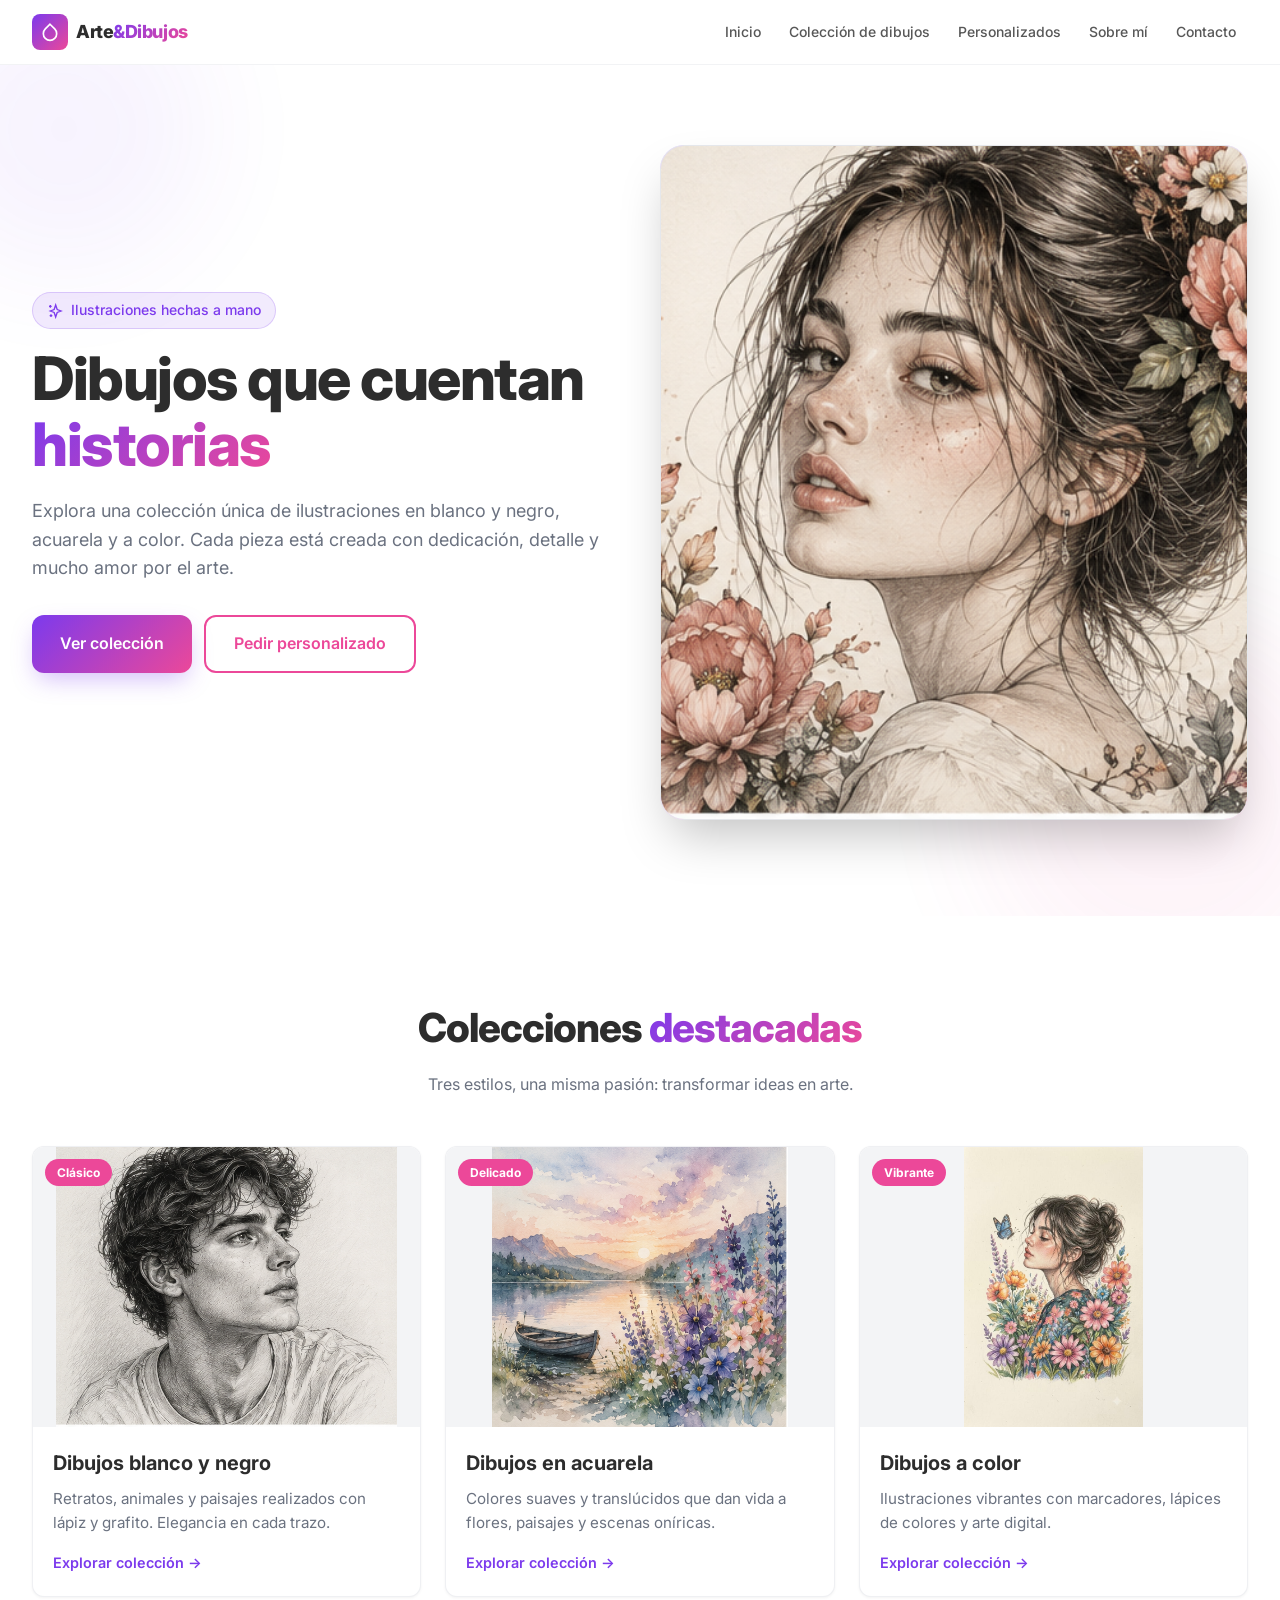
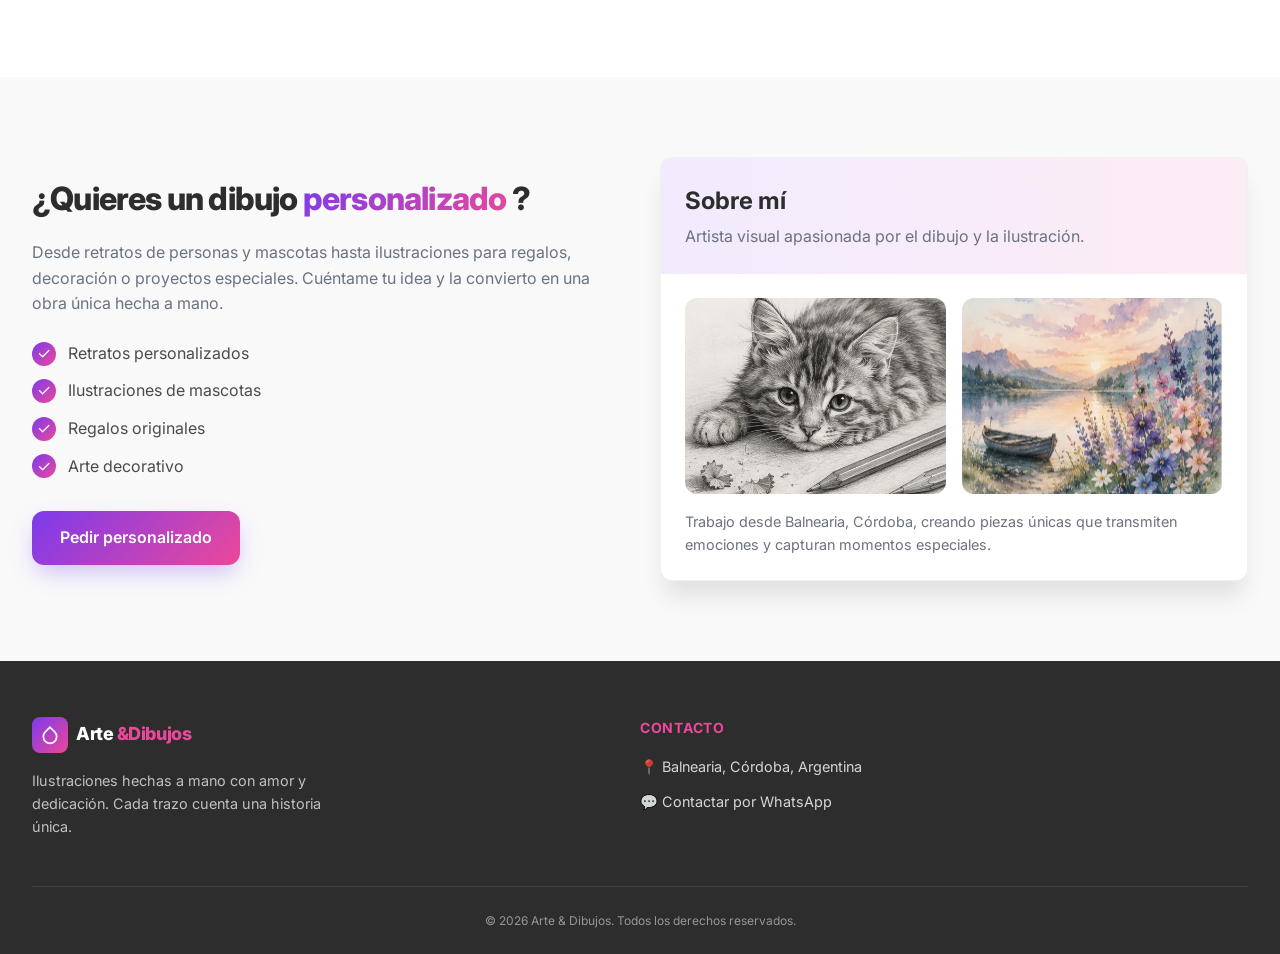
==== commit b5425a4d: "Update print statement from 'Hello' to 'Goodbye'" ====
--- a/index.html
+++ b/index.html
@@ -9,12 +9,18 @@
 
 <title>Arte & Dibujos | Portfolio de Ilustraciones</title>
 
-<meta name="description" content="Portfolio de dibujos e ilustraciones personalizadas.">
+<meta name="description" content="Portfolio de dibujos e ilustraciones personalizadas. Descubre colecciones en blanco y negro, acuarela y a color. Encargos únicos hechos a mano.">
+
+<meta property="og:title" content="Arte & Dibujos | Portfolio de Ilustraciones">
+<meta property="og:description" content="Portfolio de dibujos e ilustraciones personalizadas.">
+<meta property="og:type" content="website">
+
+<meta name="twitter:card" content="summary_large_image">
 
 <link rel="preconnect" href="https://fonts.googleapis.com">
 <link rel="preconnect" href="https://fonts.gstatic.com" crossorigin>
 
-<link href="https://fonts.googleapis.com/css2?family=Montserrat:wght@400;500;600;700&family=Playfair+Display:wght@500;600;700&display=swap" rel="stylesheet">
+<link href="https://fonts.googleapis.com/css2?family=Inter:wght@400;500;600;700;800&display=swap" rel="stylesheet">
 
 <style>
 
@@ -24,22 +30,18 @@
 
 :root{
 
-    --crema:#FFF9F5;
-    --rosa:#D8A7B1;
-    --rosa-claro:#F1D5DB;
-    --rosa-suave:#FBECEF;
-
-    --marron:#5A4640;
-    --gris:#766B68;
-
-    --beige:#E8D8CC;
-    --dorado:#C9A66B;
-
-    --blanco:#FFFFFF;
-
-    --borde:#EADBD5;
-
-    --sombra:0 12px 35px rgba(90,70,64,.10);
+    --violet:#7C3AED;
+    --pink:#EC4899;
+
+    --white:#FFFFFF;
+    --dark:#2D2D2D;
+
+    --muted:#F3F4F6;
+    --muted-foreground:#6B7280;
+
+    --border:#E5E7EB;
+
+    --radius:0.75rem;
 
 }
 
@@ -49,35 +51,78 @@
 ===================================================== */
 
 *{
+
+    box-sizing:border-box;
+
     margin:0;
+
     padding:0;
-    box-sizing:border-box;
+
 }
 
 html{
+
     scroll-behavior:smooth;
+
 }
 
 body{
 
-    font-family:'Montserrat',sans-serif;
-
-    background:var(--crema);
-
-    color:var(--marron);
-
-    line-height:1.7;
+    font-family:'Inter',system-ui,-apple-system,sans-serif;
+
+    background:var(--white);
+
+    color:var(--dark);
+
+    line-height:1.6;
 
 }
 
 a{
+
     text-decoration:none;
+
     color:inherit;
+
 }
 
 img{
+
     max-width:100%;
+
     display:block;
+
+}
+
+
+/* =====================================================
+   COLORES Y DEGRADADOS
+===================================================== */
+
+.gradient-brand{
+
+    background:linear-gradient(
+        135deg,
+        var(--violet),
+        var(--pink)
+    );
+
+}
+
+.text-gradient{
+
+    background:linear-gradient(
+        135deg,
+        var(--violet),
+        var(--pink)
+    );
+
+    -webkit-background-clip:text;
+
+    -webkit-text-fill-color:transparent;
+
+    background-clip:text;
+
 }
 
 
@@ -89,51 +134,31 @@
 
     width:100%;
 
-    max-width:1200px;
-
-    margin:auto;
-
-    padding:0 20px;
-
-}
-
-
-/* =====================================================
-   TIPOGRAFÍA
-===================================================== */
-
-h1,
-h2,
-h3,
-.logo{
-
-    font-family:'Playfair Display',serif;
-
-}
-
-h1{
-
-    font-size:3.3rem;
-
-    line-height:1.15;
-
-    font-weight:600;
-
-}
-
-h2{
-
-    font-size:2.4rem;
-
-    line-height:1.2;
-
-    font-weight:600;
-
-}
-
-h3{
-
-    font-weight:600;
+    max-width:80rem;
+
+    margin:0 auto;
+
+    padding:0 1rem;
+
+}
+
+@media(min-width:640px){
+
+    .container{
+
+        padding:0 1.5rem;
+
+    }
+
+}
+
+@media(min-width:1024px){
+
+    .container{
+
+        padding:0 2rem;
+
+    }
 
 }
 
@@ -150,28 +175,25 @@
 
     z-index:50;
 
-    background:rgba(255,249,245,.95);
-
-    backdrop-filter:blur(12px);
-
-    border-bottom:1px solid rgba(216,167,177,.25);
+    background:rgba(255,255,255,.95);
+
+    backdrop-filter:blur(10px);
+
+    border-bottom:1px solid rgba(229,231,235,.5);
 
 }
 
 .header-inner{
 
-    height:78px;
-
     display:flex;
 
     align-items:center;
 
     justify-content:space-between;
 
-}
-
-
-/* LOGO */
+    height:4rem;
+
+}
 
 .logo{
 
@@ -179,19 +201,23 @@
 
     align-items:center;
 
-    gap:11px;
-
-    font-size:1.35rem;
-
-    font-weight:600;
+    gap:.5rem;
+
+    font-weight:800;
+
+    font-size:1.125rem;
+
+    letter-spacing:-.025em;
 
 }
 
 .logo-icon{
 
-    width:43px;
-
-    height:43px;
+    width:2.25rem;
+
+    height:2.25rem;
+
+    border-radius:.5rem;
 
     display:flex;
 
@@ -199,23 +225,21 @@
 
     justify-content:center;
 
-    border-radius:50%;
-
-    background:var(--rosa);
-
     color:white;
 
 }
 
 .logo-icon svg{
 
-    width:22px;
+    width:1.25rem;
+
+    height:1.25rem;
 
 }
 
 
 /* =====================================================
-   MENÚ
+   NAV
 ===================================================== */
 
 nav.desktop{
@@ -226,56 +250,51 @@
 
 nav.desktop a{
 
-    position:relative;
-
-    padding:8px 12px;
-
-    font-size:.85rem;
-
-    font-weight:600;
-
-    color:var(--marron);
-
-    transition:.3s;
-
-}
-
-nav.desktop a::after{
-
-    content:"";
-
-    position:absolute;
-
-    bottom:0;
-
-    left:50%;
-
-    width:0;
-
-    height:2px;
-
-    background:var(--rosa);
-
-    transform:translateX(-50%);
-
-    transition:.3s;
+    padding:.5rem .75rem;
+
+    border-radius:.375rem;
+
+    font-size:.875rem;
+
+    font-weight:500;
+
+    color:rgba(45,45,45,.8);
+
+    transition:all .2s;
 
 }
 
 nav.desktop a:hover{
 
-    color:var(--rosa);
-
-}
-
-nav.desktop a:hover::after{
-
-    width:60%;
-
-}
-
-
-@media (min-width:768px){
+    background:rgba(124,58,237,.1);
+
+    color:var(--violet);
+
+}
+
+.menu-btn{
+
+    background:none;
+
+    border:none;
+
+    cursor:pointer;
+
+    padding:.5rem;
+
+    color:var(--dark);
+
+}
+
+.menu-btn svg{
+
+    width:1.5rem;
+
+    height:1.5rem;
+
+}
+
+@media(min-width:768px){
 
     nav.desktop{
 
@@ -283,7 +302,7 @@
 
         align-items:center;
 
-        gap:4px;
+        gap:.25rem;
 
     }
 
@@ -300,7 +319,91 @@
    MENÚ MÓVIL
 ===================================================== */
 
-.menu-btn{
+.mobile-menu{
+
+    position:fixed;
+
+    inset:0;
+
+    z-index:100;
+
+    background:rgba(0,0,0,.4);
+
+    opacity:0;
+
+    pointer-events:none;
+
+    transition:opacity .2s;
+
+}
+
+.mobile-menu.open{
+
+    opacity:1;
+
+    pointer-events:auto;
+
+}
+
+.mobile-panel{
+
+    position:absolute;
+
+    right:0;
+
+    top:0;
+
+    bottom:0;
+
+    width:18rem;
+
+    background:white;
+
+    padding:1.5rem;
+
+    transform:translateX(100%);
+
+    transition:transform .3s ease;
+
+}
+
+.mobile-menu.open .mobile-panel{
+
+    transform:translateX(0);
+
+}
+
+.mobile-panel a{
+
+    display:block;
+
+    padding:.75rem;
+
+    border-radius:.375rem;
+
+    font-weight:500;
+
+    color:rgba(45,45,45,.8);
+
+    margin-bottom:.25rem;
+
+}
+
+.mobile-panel a:hover{
+
+    background:rgba(124,58,237,.1);
+
+    color:var(--violet);
+
+}
+
+.close-btn{
+
+    position:absolute;
+
+    top:1rem;
+
+    right:1rem;
 
     background:none;
 
@@ -308,113 +411,15 @@
 
     cursor:pointer;
 
-    color:var(--marron);
-
-}
-
-.menu-btn svg{
-
-    width:25px;
-
-}
-
-.mobile-menu{
-
-    position:fixed;
-
-    inset:0;
-
-    z-index:100;
-
-    background:rgba(90,70,64,.35);
-
-    opacity:0;
-
-    pointer-events:none;
-
-    transition:.3s;
-
-}
-
-.mobile-menu.open{
-
-    opacity:1;
-
-    pointer-events:auto;
-
-}
-
-.mobile-panel{
-
-    position:absolute;
-
-    right:0;
-
-    top:0;
-
-    bottom:0;
-
-    width:290px;
-
-    background:var(--crema);
-
-    padding:25px;
-
-    transform:translateX(100%);
-
-    transition:.3s;
-
-}
-
-.mobile-menu.open .mobile-panel{
-
-    transform:translateX(0);
-
-}
-
-.mobile-panel a{
-
-    display:block;
-
-    padding:13px;
-
-    border-radius:10px;
-
-    font-weight:600;
-
-    margin-bottom:5px;
-
-}
-
-.mobile-panel a:hover{
-
-    background:var(--rosa-suave);
-
-    color:var(--rosa);
-
-}
-
-.close-btn{
-
-    position:absolute;
-
-    top:18px;
-
-    right:18px;
-
-    background:none;
-
-    border:none;
-
-    cursor:pointer;
-
-    color:var(--marron);
+    padding:.5rem;
 
 }
 
 .close-btn svg{
 
-    width:25px;
+    width:1.5rem;
+
+    height:1.5rem;
 
 }
 
@@ -429,7 +434,7 @@
 
     overflow:hidden;
 
-    padding:80px 0 100px;
+    padding:3rem 0 4rem;
 
 }
 
@@ -441,6 +446,10 @@
 
     z-index:-1;
 
+    opacity:.3;
+
+    pointer-events:none;
+
 }
 
 .blob{
@@ -455,29 +464,29 @@
 
 .blob-1{
 
-    width:300px;
-
-    height:300px;
-
-    background:rgba(241,213,219,.6);
-
-    left:-130px;
-
-    top:-100px;
+    width:18rem;
+
+    height:18rem;
+
+    background:rgba(124,58,237,.2);
+
+    left:-5rem;
+
+    top:-5rem;
 
 }
 
 .blob-2{
 
-    width:350px;
-
-    height:350px;
-
-    background:rgba(232,216,204,.55);
-
-    right:-150px;
-
-    bottom:-150px;
+    width:24rem;
+
+    height:24rem;
+
+    background:rgba(236,72,153,.2);
+
+    right:-5rem;
+
+    bottom:-5rem;
 
 }
 
@@ -485,18 +494,35 @@
 
     display:grid;
 
-    gap:50px;
+    gap:2.5rem;
 
     align-items:center;
 
 }
 
-
 @media(min-width:1024px){
 
     .hero-grid{
 
         grid-template-columns:1fr 1fr;
+
+    }
+
+    .hero-text{
+
+        order:1;
+
+    }
+
+    .hero-image{
+
+        order:2;
+
+    }
+
+    .hero{
+
+        padding:5rem 0 6rem;
 
     }
 
@@ -513,53 +539,75 @@
 
     align-items:center;
 
-    gap:8px;
-
-    padding:8px 15px;
-
-    border-radius:30px;
-
-    border:1px solid var(--rosa-claro);
-
-    background:white;
-
-    color:var(--rosa);
-
-    font-size:.78rem;
-
-    font-weight:700;
-
-    margin-bottom:20px;
+    gap:.5rem;
+
+    padding:.375rem .875rem;
+
+    border-radius:9999px;
+
+    border:1px solid rgba(124,58,237,.2);
+
+    background:rgba(124,58,237,.1);
+
+    color:var(--violet);
+
+    font-size:.875rem;
+
+    font-weight:500;
+
+    margin-bottom:1rem;
 
 }
 
 .badge svg{
 
-    width:16px;
-
-}
-
-.hero h1{
-
-    color:var(--marron);
-
-}
-
-.text-accent{
-
-    color:var(--rosa);
+    width:1rem;
+
+    height:1rem;
+
+}
+
+h1{
+
+    font-size:2.5rem;
+
+    line-height:1.1;
+
+    font-weight:800;
+
+    letter-spacing:-.025em;
+
+}
+
+@media(min-width:640px){
+
+    h1{
+
+        font-size:3rem;
+
+    }
+
+}
+
+@media(min-width:1024px){
+
+    h1{
+
+        font-size:3.75rem;
+
+    }
 
 }
 
 .hero p{
 
-    margin-top:22px;
-
-    font-size:1rem;
-
-    color:var(--gris);
-
-    max-width:570px;
+    margin-top:1.25rem;
+
+    font-size:1.125rem;
+
+    color:var(--muted-foreground);
+
+    max-width:36rem;
 
 }
 
@@ -570,13 +618,13 @@
 
 .btn-group{
 
-    margin-top:30px;
+    margin-top:2rem;
 
     display:flex;
 
     flex-wrap:wrap;
 
-    gap:13px;
+    gap:.75rem;
 
 }
 
@@ -588,35 +636,41 @@
 
     justify-content:center;
 
-    padding:13px 23px;
-
-    border-radius:30px;
-
-    font-size:.85rem;
-
-    font-weight:700;
-
-    transition:.3s;
+    padding:.875rem 1.75rem;
+
+    border-radius:var(--radius);
+
+    font-weight:600;
+
+    font-size:1rem;
+
+    transition:all .2s;
 
     cursor:pointer;
 
+    border:none;
+
 }
 
 .btn-primary{
 
-    background:var(--rosa);
+    background:linear-gradient(
+        135deg,
+        var(--violet),
+        var(--pink)
+    );
 
     color:white;
 
-    box-shadow:0 8px 20px rgba(216,167,177,.28);
+    box-shadow:0 10px 25px -5px rgba(124,58,237,.35);
 
 }
 
 .btn-primary:hover{
 
-    background:#C98F9C;
-
-    transform:translateY(-3px);
+    opacity:.9;
+
+    transform:translateY(-1px);
 
 }
 
@@ -624,65 +678,57 @@
 
     background:transparent;
 
-    border:1.5px solid var(--rosa);
-
-    color:var(--rosa);
+    border:2px solid var(--pink);
+
+    color:var(--pink);
 
 }
 
 .btn-outline:hover{
 
-    background:var(--rosa-suave);
-
-    transform:translateY(-3px);
+    background:var(--pink);
+
+    color:white;
 
 }
 
 
 /* =====================================================
-   IMAGEN HERO
+   HERO IMAGEN
 ===================================================== */
 
 .hero-img-wrap{
 
     position:relative;
 
-    padding:12px;
-
-    background:white;
-
-    border-radius:25px;
-
-    box-shadow:var(--sombra);
-
-    transform:rotate(1deg);
-
-    transition:.4s;
-
-}
-
-.hero-img-wrap:hover{
-
-    transform:rotate(0deg) translateY(-5px);
+    border-radius:1.5rem;
+
+    overflow:hidden;
+
+    box-shadow:0 25px 50px -12px rgba(0,0,0,.25);
 
 }
 
 .hero-img-wrap::before{
 
-    content:"";
+    content:'';
 
     position:absolute;
 
-    inset:-8px;
-
-    border:1px solid var(--dorado);
-
-    border-radius:28px;
-
-    opacity:.45;
+    inset:-1rem;
 
     z-index:-1;
 
+    border-radius:2rem;
+
+    background:linear-gradient(
+        135deg,
+        rgba(124,58,237,.3),
+        rgba(236,72,153,.3)
+    );
+
+    filter:blur(20px);
+
 }
 
 .hero-img-wrap img{
@@ -693,7 +739,9 @@
 
     object-fit:cover;
 
-    border-radius:17px;
+    border-radius:1.5rem;
+
+    border:1px solid var(--border);
 
 }
 
@@ -704,7 +752,7 @@
 
 section{
 
-    padding:90px 0;
+    padding:5rem 0;
 
 }
 
@@ -712,47 +760,330 @@
 
     text-align:center;
 
-    margin-bottom:50px;
+    margin-bottom:3rem;
 
 }
 
 .section-title h2{
 
-    color:var(--marron);
+    font-size:2rem;
+
+    font-weight:800;
+
+    letter-spacing:-.025em;
+
+}
+
+@media(min-width:640px){
+
+    .section-title h2{
+
+        font-size:2.5rem;
+
+    }
 
 }
 
 .section-title p{
 
-    margin-top:12px;
-
-    color:var(--gris);
+    margin-top:.75rem;
+
+    color:var(--muted-foreground);
+
+    max-width:42rem;
+
+    margin-left:auto;
+
+    margin-right:auto;
+
+}
+
+
+/* =====================================================
+   TARJETAS DE COLECCIONES
+===================================================== */
+
+.cards-grid{
+
+    display:grid;
+
+    gap:1.5rem;
+
+}
+
+@media(min-width:640px){
+
+    .cards-grid{
+
+        grid-template-columns:repeat(2,1fr);
+
+    }
+
+}
+
+@media(min-width:1024px){
+
+    .cards-grid{
+
+        grid-template-columns:repeat(3,1fr);
+
+    }
+
+}
+
+.card{
+
+    background:white;
+
+    border:1px solid rgba(229,231,235,.6);
+
+    border-radius:var(--radius);
+
+    overflow:hidden;
+
+    box-shadow:0 1px 3px rgba(0,0,0,.05);
+
+    transition:box-shadow .3s,transform .3s;
+
+}
+
+.card:hover{
+
+    box-shadow:0 20px 25px -5px rgba(0,0,0,.1);
+
+    transform:translateY(-5px);
+
+}
+
+.card-img{
+
+    position:relative;
+
+    overflow:hidden;
+
+}
+
+.card-img img{
+
+    width:100%;
+
+    height:280px;
+
+    object-fit:contain;
+
+    background:#F3F4F6;
+
+    transition:transform .5s;
+
+}
+
+.card:hover .card-img img{
+
+    transform:scale(1.05);
+
+}
+
+.card-badge{
+
+    position:absolute;
+
+    left:.75rem;
+
+    top:.75rem;
+
+    background:var(--pink);
+
+    color:white;
+
+    padding:.25rem .75rem;
+
+    border-radius:9999px;
+
+    font-size:.75rem;
+
+    font-weight:700;
+
+}
+
+.card-body{
+
+    padding:1.25rem;
+
+}
+
+.card-body h3{
+
+    font-size:1.25rem;
+
+    font-weight:700;
+
+    margin-bottom:.5rem;
+
+}
+
+.card-body p{
+
+    font-size:.95rem;
+
+    color:var(--muted-foreground);
+
+    line-height:1.6;
+
+}
+
+.card-link{
+
+    display:inline-block;
+
+    margin-top:1rem;
+
+    color:var(--violet);
+
+    font-weight:600;
+
+    font-size:.9rem;
+
+    cursor:pointer;
+
+    transition:.2s;
+
+}
+
+.card-link:hover{
+
+    color:var(--pink);
+
+    transform:translateX(3px);
+
+}
+
+
+/* =====================================================
+   GALERÍAS
+===================================================== */
+
+.gallery-page{
+
+    display:none;
+
+    min-height:100vh;
+
+    background:#FAFAFC;
+
+    padding:4rem 0 6rem;
+
+}
+
+.gallery-page.active{
+
+    display:block;
+
+    animation:galleryAppear .45s ease;
+
+}
+
+@keyframes galleryAppear{
+
+    from{
+
+        opacity:0;
+
+        transform:translateY(20px);
+
+    }
+
+    to{
+
+        opacity:1;
+
+        transform:translateY(0);
+
+    }
+
+}
+
+.gallery-header{
+
+    text-align:center;
+
+    margin-bottom:3rem;
+
+}
+
+.gallery-header h2{
+
+    font-size:2.5rem;
+
+    font-weight:800;
+
+    margin-top:1.5rem;
+
+}
+
+.gallery-header p{
+
+    color:var(--muted-foreground);
 
     max-width:600px;
 
-    margin-left:auto;
-
-    margin-right:auto;
+    margin:1rem auto 0;
+
+}
+
+.back-btn{
+
+    display:inline-flex;
+
+    align-items:center;
+
+    gap:.5rem;
+
+    padding:.7rem 1.2rem;
+
+    border:1px solid var(--border);
+
+    border-radius:999px;
+
+    background:white;
+
+    color:var(--violet);
+
+    font-weight:600;
+
+    cursor:pointer;
+
+    transition:.25s;
+
+}
+
+.back-btn:hover{
+
+    background:var(--violet);
+
+    color:white;
+
+    transform:translateX(-3px);
 
 }
 
 
 /* =====================================================
-   TARJETAS DESTACADAS
+   GRID DE IMÁGENES
 ===================================================== */
 
-.cards-grid{
+.gallery-grid{
 
     display:grid;
 
-    gap:25px;
-
-}
-
-
-@media(min-width:640px){
-
-    .cards-grid{
+    grid-template-columns:1fr;
+
+    gap:1.5rem;
+
+}
+
+@media(min-width:600px){
+
+    .gallery-grid{
 
         grid-template-columns:repeat(2,1fr);
 
@@ -760,10 +1091,9 @@
 
 }
 
-
-@media(min-width:1024px){
-
-    .cards-grid{
+@media(min-width:1000px){
+
+    .gallery-grid{
 
         grid-template-columns:repeat(3,1fr);
 
@@ -771,317 +1101,294 @@
 
 }
 
-.card{
+.gallery-item{
+
+    position:relative;
 
     background:white;
 
-    border:1px solid var(--borde);
-
-    border-radius:18px;
+    padding:.65rem;
+
+    border:1px solid var(--border);
+
+    border-radius:1rem;
+
+    box-shadow:0 5px 18px rgba(0,0,0,.06);
+
+    cursor:pointer;
 
     overflow:hidden;
 
-    box-shadow:0 6px 20px rgba(90,70,64,.06);
-
     transition:.35s;
 
 }
 
-.card:hover{
-
-    transform:translateY(-7px);
-
-    box-shadow:var(--sombra);
-
-}
-
-.card-img{
+.gallery-item:hover{
+
+    transform:translateY(-6px);
+
+    box-shadow:0 20px 30px rgba(0,0,0,.12);
+
+}
+
+.gallery-item::after{
+
+    content:'🔍';
+
+    position:absolute;
+
+    top:15px;
+
+    right:15px;
+
+    width:38px;
+
+    height:38px;
+
+    display:flex;
+
+    align-items:center;
+
+    justify-content:center;
+
+    background:rgba(255,255,255,.9);
+
+    border-radius:50%;
+
+    opacity:0;
+
+    transform:scale(.7);
+
+    transition:.3s;
+
+}
+
+.gallery-item:hover::after{
+
+    opacity:1;
+
+    transform:scale(1);
+
+}
+
+.gallery-item img{
+
+    width:100%;
+
+    height:320px;
+
+    object-fit:cover;
+
+    border-radius:.7rem;
+
+    background:#F3F4F6;
+
+    transition:.4s;
+
+}
+
+.gallery-item:hover img{
+
+    transform:scale(1.02);
+
+}
+
+.gallery-caption{
+
+    padding:.9rem .5rem .5rem;
+
+    text-align:center;
+
+    font-weight:600;
+
+    color:var(--dark);
+
+}
+
+
+/* =====================================================
+   VISOR DE IMAGEN GRANDE
+===================================================== */
+
+.image-modal{
+
+    position:fixed;
+
+    inset:0;
+
+    z-index:1000;
+
+    display:flex;
+
+    align-items:center;
+
+    justify-content:center;
+
+    padding:25px;
+
+    background:rgba(20,15,25,.88);
+
+    opacity:0;
+
+    visibility:hidden;
+
+    pointer-events:none;
+
+    transition:opacity .3s,visibility .3s;
+
+}
+
+.image-modal.open{
+
+    opacity:1;
+
+    visibility:visible;
+
+    pointer-events:auto;
+
+}
+
+.modal-content{
 
     position:relative;
 
-    overflow:hidden;
-
-    background:var(--rosa-suave);
-
-}
-
-.card-img img{
+    max-width:950px;
 
     width:100%;
 
-    height:300px;
+    max-height:90vh;
+
+    display:flex;
+
+    align-items:center;
+
+    justify-content:center;
+
+    animation:modalZoom .3s ease;
+
+}
+
+@keyframes modalZoom{
+
+    from{
+
+        opacity:0;
+
+        transform:scale(.85);
+
+    }
+
+    to{
+
+        opacity:1;
+
+        transform:scale(1);
+
+    }
+
+}
+
+.modal-content img{
+
+    max-width:100%;
+
+    max-height:82vh;
+
+    width:auto;
+
+    height:auto;
 
     object-fit:contain;
 
-    background:#FAF6F3;
-
-    transition:.5s;
-
-}
-
-.card:hover .card-img img{
-
-    transform:scale(1.04);
-
-}
-
-.card-badge{
+    border-radius:12px;
+
+    box-shadow:0 25px 60px rgba(0,0,0,.4);
+
+}
+
+.modal-close{
 
     position:absolute;
 
-    left:15px;
-
-    top:15px;
+    right:-10px;
+
+    top:-55px;
+
+    width:42px;
+
+    height:42px;
+
+    border:none;
+
+    border-radius:50%;
 
     background:white;
 
-    color:var(--marron);
-
-    padding:6px 12px;
-
-    border-radius:20px;
-
-    font-size:.7rem;
-
-    font-weight:700;
-
-    border:1px solid var(--borde);
-
-}
-
-.card-body{
-
-    padding:23px;
-
-}
-
-.card-body h3{
-
-    font-size:1.35rem;
-
-    color:var(--marron);
-
-    margin-bottom:8px;
-
-}
-
-.card-body p{
-
-    font-size:.87rem;
-
-    color:var(--gris);
-
-}
-
-.card-link{
-
-    display:inline-block;
-
-    margin-top:16px;
-
-    color:var(--rosa);
-
-    font-size:.8rem;
-
-    font-weight:700;
+    color:var(--dark);
+
+    font-size:24px;
 
     cursor:pointer;
 
-}
-
-.card-link:hover{
-
-    color:var(--dorado);
-
-}
-
-
-/* =====================================================
-   GALERÍAS INTERNAS
-===================================================== */
-
-.gallery-page{
-
-    display:none;
-
-    min-height:100vh;
-
-    padding:70px 0 100px;
-
-    background:var(--crema);
-
-}
-
-.gallery-page.active{
-
-    display:block;
-
-    animation:galleryAppear .45s ease;
-
-}
-
-@keyframes galleryAppear{
-
-    from{
-
-        opacity:0;
-
-        transform:translateY(15px);
-
-    }
-
-    to{
-
-        opacity:1;
-
-        transform:translateY(0);
-
-    }
-
-}
-
-.gallery-header{
+    display:flex;
+
+    align-items:center;
+
+    justify-content:center;
+
+    transition:.25s;
+
+}
+
+.modal-close:hover{
+
+    background:var(--pink);
+
+    color:white;
+
+    transform:rotate(90deg);
+
+}
+
+.modal-title{
+
+    position:absolute;
+
+    bottom:-45px;
+
+    left:0;
+
+    right:0;
 
     text-align:center;
 
-    max-width:700px;
-
-    margin:0 auto 45px;
-
-}
-
-.gallery-header h2{
-
-    margin-top:20px;
-
-}
-
-.gallery-header p{
-
-    margin-top:12px;
-
-    color:var(--gris);
-
-}
-
-.back-btn{
-
-    display:inline-flex;
-
-    align-items:center;
-
-    gap:8px;
-
-    padding:10px 18px;
-
-    border:1px solid var(--rosa);
-
-    border-radius:30px;
-
-    color:var(--rosa);
-
-    background:white;
-
-    font-weight:700;
-
-    font-size:.82rem;
-
-    cursor:pointer;
-
-    transition:.3s;
-
-}
-
-.back-btn:hover{
-
-    background:var(--rosa-suave);
-
-}
-
-
-/* GALERÍA */
-
-.gallery-grid{
-
-    display:grid;
-
-    grid-template-columns:1fr;
-
-    gap:22px;
-
-}
-
-
-@media(min-width:600px){
-
-    .gallery-grid{
-
-        grid-template-columns:repeat(2,1fr);
-
-    }
-
-}
-
-
-@media(min-width:1000px){
-
-    .gallery-grid{
-
-        grid-template-columns:repeat(3,1fr);
-
-    }
-
-}
-
-.gallery-item{
-
-    background:white;
-
-    padding:10px;
-
-    border:1px solid var(--borde);
-
-    border-radius:16px;
-
-    box-shadow:0 6px 20px rgba(90,70,64,.07);
-
-    transition:.35s;
-
-}
-
-.gallery-item:hover{
-
-    transform:translateY(-5px);
-
-    box-shadow:var(--sombra);
-
-}
-
-.gallery-item img{
-
-    width:100%;
-
-    height:320px;
-
-    object-fit:cover;
-
-    border-radius:11px;
-
-    background:#FAF6F3;
-
-}
-
-.gallery-caption{
-
-    padding:13px 8px 7px;
-
-    text-align:center;
-
-    font-family:'Playfair Display',serif;
-
-    font-size:1.05rem;
-
-    color:var(--marron);
+    color:white;
+
+    font-weight:600;
+
+}
+
+@media(max-width:600px){
+
+    .image-modal{
+
+        padding:15px;
+
+    }
+
+    .modal-content img{
+
+        max-height:75vh;
+
+    }
+
+    .modal-close{
+
+        right:0;
+
+        top:-50px;
+
+    }
 
 }
 
@@ -1092,11 +1399,7 @@
 
 .personalizados{
 
-    background:#F8EFEB;
-
-    border-top:1px solid var(--borde);
-
-    border-bottom:1px solid var(--borde);
+    background:rgba(243,244,246,.5);
 
 }
 
@@ -1104,13 +1407,12 @@
 
     display:grid;
 
-    gap:50px;
+    gap:2.5rem;
 
     align-items:center;
 
 }
 
-
 @media(min-width:1024px){
 
     .personalizados-grid{
@@ -1121,25 +1423,11 @@
 
 }
 
-.personalizados h2{
-
-    color:var(--marron);
-
-}
-
-.personalizados-description{
-
-    margin-top:17px;
-
-    color:var(--gris);
-
-}
-
 .personalizados ul{
 
     list-style:none;
 
-    margin-top:25px;
+    margin-top:1.5rem;
 
 }
 
@@ -1149,41 +1437,39 @@
 
     align-items:center;
 
-    gap:12px;
-
-    margin-bottom:13px;
-
-    color:var(--marron);
-
-    font-size:.9rem;
+    gap:.75rem;
+
+    margin-bottom:.75rem;
+
+    color:rgba(45,45,45,.85);
 
 }
 
 .icon-check{
 
-    width:27px;
-
-    height:27px;
+    width:1.5rem;
+
+    height:1.5rem;
 
     border-radius:50%;
 
+    flex-shrink:0;
+
     display:flex;
 
     align-items:center;
 
     justify-content:center;
 
-    flex-shrink:0;
-
-    background:var(--rosa);
-
     color:white;
 
 }
 
 .icon-check svg{
 
-    width:13px;
+    width:.75rem;
+
+    height:.75rem;
 
 }
 
@@ -1196,49 +1482,51 @@
 
     background:white;
 
-    border:1px solid var(--borde);
-
-    border-radius:22px;
+    border:1px solid rgba(229,231,235,.6);
+
+    border-radius:var(--radius);
 
     overflow:hidden;
 
-    box-shadow:var(--sombra);
+    box-shadow:0 20px 25px -5px rgba(0,0,0,.1);
 
 }
 
 .about-card-header{
 
-    padding:25px;
-
-    background:var(--rosa-suave);
-
-    border-bottom:1px solid var(--borde);
+    padding:1.5rem;
+
+    background:linear-gradient(
+        90deg,
+        rgba(124,58,237,.1),
+        rgba(236,72,153,.1)
+    );
 
 }
 
 .about-card-header h3{
 
-    font-size:1.7rem;
+    font-size:1.5rem;
+
+    font-weight:700;
 
 }
 
 .about-card-header p{
 
-    color:var(--gris);
-
-    margin-top:4px;
-
-    font-size:.85rem;
+    color:var(--muted-foreground);
+
+    margin-top:.25rem;
 
 }
 
 .about-card-body{
 
-    padding:20px;
+    padding:1.5rem;
 
     display:grid;
 
-    gap:15px;
+    gap:1rem;
 
 }
 
@@ -1260,7 +1548,7 @@
 
     object-fit:cover;
 
-    border-radius:13px;
+    border-radius:.75rem;
 
 }
 
@@ -1268,9 +1556,9 @@
 
     grid-column:1/-1;
 
-    font-size:.85rem;
-
-    color:var(--gris);
+    font-size:.9rem;
+
+    color:var(--muted-foreground);
 
 }
 
@@ -1281,11 +1569,11 @@
 
 footer{
 
-    background:var(--marron);
+    background:var(--dark);
 
     color:white;
 
-    padding:65px 0 25px;
+    padding:3.5rem 0 1.5rem;
 
 }
 
@@ -1293,7 +1581,7 @@
 
     display:grid;
 
-    gap:40px;
+    gap:2.5rem;
 
 }
 
@@ -1301,7 +1589,17 @@
 
     .footer-grid{
 
-        grid-template-columns:2fr 1fr;
+        grid-template-columns:repeat(2,1fr);
+
+    }
+
+}
+
+@media(min-width:1024px){
+
+    .footer-grid{
+
+        grid-template-columns:2fr 1fr 1fr;
 
     }
 
@@ -1309,27 +1607,29 @@
 
 .footer-brand p{
 
-    margin-top:15px;
-
-    font-size:.85rem;
+    margin-top:1rem;
+
+    font-size:.9rem;
 
     color:rgba(255,255,255,.7);
 
-    max-width:350px;
+    max-width:20rem;
 
 }
 
 .footer-col h4{
 
-    font-size:.8rem;
+    font-size:.875rem;
+
+    font-weight:700;
 
     text-transform:uppercase;
 
-    letter-spacing:.08em;
-
-    color:var(--rosa-claro);
-
-    margin-bottom:18px;
+    letter-spacing:.05em;
+
+    color:var(--pink);
+
+    margin-bottom:1rem;
 
 }
 
@@ -1341,7 +1641,7 @@
 
 .footer-col li{
 
-    margin-bottom:13px;
+    margin-bottom:.75rem;
 
 }
 
@@ -1351,11 +1651,13 @@
 
     align-items:center;
 
-    gap:8px;
-
-    font-size:.82rem;
-
-    color:rgba(255,255,255,.75);
+    gap:.5rem;
+
+    font-size:.9rem;
+
+    color:rgba(255,255,255,.8);
+
+    transition:color .2s;
 
 }
 
@@ -1367,23 +1669,27 @@
 
 .footer-col svg{
 
-    width:17px;
-
-    color:var(--rosa-claro);
+    width:1rem;
+
+    height:1rem;
+
+    color:var(--violet);
+
+    flex-shrink:0;
 
 }
 
 .footer-bottom{
 
-    margin-top:45px;
-
-    padding-top:20px;
-
-    border-top:1px solid rgba(255,255,255,.12);
+    margin-top:3rem;
+
+    padding-top:1.5rem;
+
+    border-top:1px solid rgba(255,255,255,.1);
 
     text-align:center;
 
-    font-size:.7rem;
+    font-size:.75rem;
 
     color:rgba(255,255,255,.5);
 
@@ -1391,22 +1697,22 @@
 
 
 /* =====================================================
-   ANIMACIÓN
+   ANIMACIONES
 ===================================================== */
 
 .hero-text{
 
-    animation:aparecer .8s ease;
+    animation:fadeUp .7s ease;
 
 }
 
 .hero-image{
 
-    animation:aparecer 1s ease;
-
-}
-
-@keyframes aparecer{
+    animation:fadeUp .9s ease;
+
+}
+
+@keyframes fadeUp{
 
     from{
 
@@ -1421,39 +1727,6 @@
         opacity:1;
 
         transform:translateY(0);
-
-    }
-
-}
-
-
-/* =====================================================
-   MÓVIL
-===================================================== */
-
-@media(max-width:639px){
-
-    h1{
-
-        font-size:2.5rem;
-
-    }
-
-    h2{
-
-        font-size:2rem;
-
-    }
-
-    .hero{
-
-        padding:55px 0 70px;
-
-    }
-
-    section{
-
-        padding:70px 0;
 
     }
 
@@ -1473,9 +1746,9 @@
 
 <div class="container header-inner">
 
-<a href="#" class="logo" onclick="mostrarInicio()">
-
-<div class="logo-icon">
+<a href="#inicio" class="logo">
+
+<div class="logo-icon gradient-brand">
 
 <svg xmlns="http://www.w3.org/2000/svg"
 fill="none"
@@ -1489,15 +1762,19 @@
 
 </div>
 
-<span>Arte <span style="color:var(--rosa);">& Dibujos</span></span>
+<span>
+
+Arte<span class="text-gradient">&Dibujos</span>
+
+</span>
 
 </a>
 
 <nav class="desktop">
 
-<a href="#" onclick="mostrarInicio()">Inicio</a>
-
-<a href="#coleccion">Colección</a>
+<a href="#inicio">Inicio</a>
+
+<a href="#coleccion">Colección de dibujos</a>
 
 <a href="#personalizados">Personalizados</a>
 
@@ -1538,6 +1815,7 @@
 <div class="mobile-panel">
 
 <button class="close-btn"
+aria-label="Cerrar menú"
 onclick="document.getElementById('mobileMenu').classList.remove('open')">
 
 <svg xmlns="http://www.w3.org/2000/svg"
@@ -1552,27 +1830,27 @@
 
 </button>
 
-<div style="margin-top:55px;">
-
-<a href="#" onclick="mostrarInicio();cerrarMenu();">
-Inicio
-</a>
-
-<a href="#coleccion" onclick="cerrarMenu();">
-Colección
-</a>
-
-<a href="#personalizados" onclick="cerrarMenu();">
-Personalizados
-</a>
-
-<a href="#sobre-mi" onclick="cerrarMenu();">
-Sobre mí
-</a>
-
-<a href="#contacto" onclick="cerrarMenu();">
-Contacto
-</a>
+<div style="margin-top:3rem;">
+
+<a href="#inicio"
+onclick="cerrarMenu()">
+Inicio </a>
+
+<a href="#coleccion"
+onclick="cerrarMenu()">
+Colección de dibujos </a>
+
+<a href="#personalizados"
+onclick="cerrarMenu()">
+Personalizados </a>
+
+<a href="#sobre-mi"
+onclick="cerrarMenu()">
+Sobre mí </a>
+
+<a href="#contacto"
+onclick="cerrarMenu()">
+Contacto </a>
 
 </div>
 
@@ -1588,7 +1866,9 @@
 
 <main>
 
-<!-- HERO -->
+<!-- =====================================================
+     HERO
+===================================================== -->
 
 <section class="hero" id="inicio">
 
@@ -1624,7 +1904,7 @@
 
 Dibujos que cuentan
 
-<span class="text-accent">
+<span class="text-gradient">
 historias
 </span>
 
@@ -1641,13 +1921,15 @@
 
 <div class="btn-group">
 
-<a href="#coleccion" class="btn btn-primary">
+<a href="#coleccion"
+class="btn btn-primary">
 
 Ver colección
 
 </a>
 
-<a href="#personalizados" class="btn btn-outline">
+<a href="#personalizados"
+class="btn btn-outline">
 
 Pedir personalizado
 
@@ -1663,7 +1945,9 @@
 
 <img
 src="01_retrato_flores.png"
-alt="Ilustración principal de retrato artístico con flores">
+alt="Ilustración principal de retrato artístico con flores"
+width="900"
+height="675">
 
 </div>
 
@@ -1673,7 +1957,9 @@
 
 </section>
 
-<!-- COLECCIÓN -->
+<!-- =====================================================
+     COLECCIONES
+===================================================== -->
 
 <section id="coleccion">
 
@@ -1685,7 +1971,7 @@
 
 Colecciones
 
-<span class="text-accent">
+<span class="text-gradient">
 destacadas
 </span>
 
@@ -1710,7 +1996,8 @@
 
 <img
 src="02_dibujo_blanco_y_negro.png"
-alt="Dibujos blanco y negro">
+alt="Dibujos blanco y negro"
+loading="lazy">
 
 <span class="card-badge">
 Clásico
@@ -1725,8 +2012,10 @@
 </h3>
 
 <p>
+
 Retratos, animales y paisajes realizados
 con lápiz y grafito. Elegancia en cada trazo.
+
 </p>
 
 <a class="card-link"
@@ -1748,7 +2037,8 @@
 
 <img
 src="03_dibujo_acuarela.png"
-alt="Dibujos en acuarela">
+alt="Dibujos en acuarela"
+loading="lazy">
 
 <span class="card-badge">
 Delicado
@@ -1763,8 +2053,10 @@
 </h3>
 
 <p>
+
 Colores suaves y translúcidos que dan vida
 a flores, paisajes y escenas oníricas.
+
 </p>
 
 <a class="card-link"
@@ -1778,7 +2070,7 @@
 
 </article>
 
-<!-- COLOR -->
+<!-- A COLOR -->
 
 <article class="card">
 
@@ -1786,7 +2078,8 @@
 
 <img
 src="04_dibujo_a_color.png"
-alt="Dibujos a color">
+alt="Dibujos a color"
+loading="lazy">
 
 <span class="card-badge">
 Vibrante
@@ -1801,8 +2094,10 @@
 </h3>
 
 <p>
+
 Ilustraciones vibrantes con marcadores,
 lápices de colores y arte digital.
+
 </p>
 
 <a class="card-link"
@@ -1822,7 +2117,9 @@
 
 </section>
 
-<!-- PERSONALIZADOS -->
+<!-- =====================================================
+     PERSONALIZADOS
+===================================================== -->
 
 <section class="personalizados"
 id="personalizados">
@@ -1833,17 +2130,17 @@
 
 <div>
 
-<h2>
+<h2 style="font-size:2rem;font-weight:800;letter-spacing:-.025em;">
 
 ¿Quieres un dibujo
 
-<span class="text-accent">
+<span class="text-gradient">
 personalizado
 </span>?
 
 </h2>
 
-<p class="personalizados-description">
+<p style="margin-top:1rem;color:var(--muted-foreground);">
 
 Desde retratos de personas y mascotas hasta
 ilustraciones para regalos, decoración o proyectos
@@ -1856,7 +2153,7 @@
 
 <li>
 
-<span class="icon-check">
+<span class="icon-check gradient-brand">
 
 ✓
 
@@ -1868,7 +2165,7 @@
 
 <li>
 
-<span class="icon-check">
+<span class="icon-check gradient-brand">
 
 ✓
 
@@ -1880,7 +2177,7 @@
 
 <li>
 
-<span class="icon-check">
+<span class="icon-check gradient-brand">
 
 ✓
 
@@ -1892,7 +2189,7 @@
 
 <li>
 
-<span class="icon-check">
+<span class="icon-check gradient-brand">
 
 ✓
 
@@ -1938,11 +2235,13 @@
 
 <img
 src="05_dibujo_a_lapiz.png"
-alt="Ejemplo de dibujo a lápiz">
+alt="Ejemplo de dibujo a lápiz"
+loading="lazy">
 
 <img
 src="03_dibujo_acuarela.png"
-alt="Ejemplo de acuarela">
+alt="Ejemplo de acuarela"
+loading="lazy">
 
 <p>
 
@@ -1970,16 +2269,14 @@
      GALERÍA BLANCO Y NEGRO
 ===================================================== -->
 
-<section
-id="galeriaBlanco"
+<section id="galeriaBlanco"
 class="gallery-page">
 
 <div class="container">
 
 <div class="gallery-header">
 
-<button
-class="back-btn"
+<button class="back-btn"
 onclick="mostrarInicio()">
 
 ← Volver a colecciones
@@ -1990,7 +2287,7 @@
 
 Dibujos en
 
-<span class="text-accent">
+<span class="text-gradient">
 blanco y negro
 </span>
 
@@ -1998,8 +2295,8 @@
 
 <p>
 
-Una colección de ilustraciones realizadas
-con lápiz, grafito y diferentes técnicas de sombreado.
+Una selección de dibujos realizados
+con lápiz, grafito y diferentes técnicas.
 
 </p>
 
@@ -2007,57 +2304,62 @@
 
 <div class="gallery-grid">
 
-<div class="gallery-item">
+<div class="gallery-item"
+onclick="abrirImagen('blanco1.png','Dibujo en blanco y negro 1')">
 
 <img src="blanco1.png"
 alt="Dibujo blanco y negro 1">
 
 <div class="gallery-caption">
-Retrato en grafito
-</div>
-
-</div>
-
-<div class="gallery-item">
+Dibujo en grafito
+</div>
+
+</div>
+
+<div class="gallery-item"
+onclick="abrirImagen('blanco2.png','Dibujo en blanco y negro 2')">
 
 <img src="blanco2.png"
 alt="Dibujo blanco y negro 2">
 
 <div class="gallery-caption">
-Retrato artístico
-</div>
-
-</div>
-
-<div class="gallery-item">
+Retrato a lápiz
+</div>
+
+</div>
+
+<div class="gallery-item"
+onclick="abrirImagen('blanco3.png','Dibujo en blanco y negro 3')">
 
 <img src="blanco3.png"
 alt="Dibujo blanco y negro 3">
 
 <div class="gallery-caption">
-Naturaleza
-</div>
-
-</div>
-
-<div class="gallery-item">
+Paisaje en grafito
+</div>
+
+</div>
+
+<div class="gallery-item"
+onclick="abrirImagen('blanco4.png','Dibujo en blanco y negro 4')">
 
 <img src="blanco4.png"
 alt="Dibujo blanco y negro 4">
 
 <div class="gallery-caption">
-Detalles a lápiz
-</div>
-
-</div>
-
-<div class="gallery-item">
+Ilustración a lápiz
+</div>
+
+</div>
+
+<div class="gallery-item"
+onclick="abrirImagen('blanco5.png','Dibujo en blanco y negro 5')">
 
 <img src="blanco5.png"
 alt="Dibujo blanco y negro 5">
 
 <div class="gallery-caption">
-Ilustración clásica
+Naturaleza en grafito
 </div>
 
 </div>
@@ -2072,16 +2374,14 @@
      GALERÍA ACUARELA
 ===================================================== -->
 
-<section
-id="galeriaAcuarela"
+<section id="galeriaAcuarela"
 class="gallery-page">
 
 <div class="container">
 
 <div class="gallery-header">
 
-<button
-class="back-btn"
+<button class="back-btn"
 onclick="mostrarInicio()">
 
 ← Volver a colecciones
@@ -2092,7 +2392,7 @@
 
 Dibujos en
 
-<span class="text-accent">
+<span class="text-gradient">
 acuarela
 </span>
 
@@ -2100,8 +2400,8 @@
 
 <p>
 
-Colores suaves, transparencias y pinceladas
-que crean ilustraciones delicadas y llenas de vida.
+Colores suaves y pinceladas delicadas
+que dan vida a cada ilustración.
 
 </p>
 
@@ -2109,10 +2409,47 @@
 
 <div class="gallery-grid">
 
-<div class="gallery-item">
+<div class="gallery-item"
+onclick="abrirImagen('acuarela1.png','Acuarela 1')">
 
 <img src="acuarela1.png"
-alt="Acuarela 1">
+alt="Dibujo en acuarela 1">
+
+<div class="gallery-caption">
+Acuarela floral
+</div>
+
+</div>
+
+<div class="gallery-item"
+onclick="abrirImagen('acuarela2.png','Acuarela 2')">
+
+<img src="acuarela2.png"
+alt="Dibujo en acuarela 2">
+
+<div class="gallery-caption">
+Paisaje en acuarela
+</div>
+
+</div>
+
+<div class="gallery-item"
+onclick="abrirImagen('acuarela3.png','Acuarela 3')">
+
+<img src="acuarela3.png"
+alt="Dibujo en acuarela 3">
+
+<div class="gallery-caption">
+Naturaleza
+</div>
+
+</div>
+
+<div class="gallery-item"
+onclick="abrirImagen('acuarela4.png','Acuarela 4')">
+
+<img src="acuarela4.png"
+alt="Dibujo en acuarela 4">
 
 <div class="gallery-caption">
 Flores en acuarela
@@ -2120,46 +2457,14 @@
 
 </div>
 
-<div class="gallery-item">
-
-<img src="acuarela2.png"
-alt="Acuarela 2">
+<div class="gallery-item"
+onclick="abrirImagen('acuarela5.png','Acuarela 5')">
+
+<img src="acuarela5.png"
+alt="Dibujo en acuarela 5">
 
 <div class="gallery-caption">
-Paisaje
-</div>
-
-</div>
-
-<div class="gallery-item">
-
-<img src="acuarela3.png"
-alt="Acuarela 3">
-
-<div class="gallery-caption">
-Naturaleza
-</div>
-
-</div>
-
-<div class="gallery-item">
-
-<img src="acuarela4.png"
-alt="Acuarela 4">
-
-<div class="gallery-caption">
-Composición floral
-</div>
-
-</div>
-
-<div class="gallery-item">
-
-<img src="acuarela5.png"
-alt="Acuarela 5">
-
-<div class="gallery-caption">
-Ilustración delicada
+Ilustración artística
 </div>
 
 </div>
@@ -2174,16 +2479,14 @@
      GALERÍA A COLOR
 ===================================================== -->
 
-<section
-id="galeriaColor"
+<section id="galeriaColor"
 class="gallery-page">
 
 <div class="container">
 
 <div class="gallery-header">
 
-<button
-class="back-btn"
+<button class="back-btn"
 onclick="mostrarInicio()">
 
 ← Volver a colecciones
@@ -2194,7 +2497,7 @@
 
 Dibujos
 
-<span class="text-accent">
+<span class="text-gradient">
 a color
 </span>
 
@@ -2202,8 +2505,8 @@
 
 <p>
 
-Ilustraciones llenas de color realizadas
-con lápices, marcadores y diferentes técnicas.
+Ilustraciones realizadas con lápices de colores
+y diferentes técnicas artísticas.
 
 </p>
 
@@ -2211,40 +2514,44 @@
 
 <div class="gallery-grid">
 
-<div class="gallery-item">
+<div class="gallery-item"
+onclick="abrirImagen('color1.png','Dibujo a color 1')">
 
 <img src="color1.png"
 alt="Dibujo a color 1">
 
 <div class="gallery-caption">
-Ilustración colorida
-</div>
-
-</div>
-
-<div class="gallery-item">
+Retrato a color
+</div>
+
+</div>
+
+<div class="gallery-item"
+onclick="abrirImagen('color2.png','Dibujo a color 2')">
 
 <img src="color2.png"
 alt="Dibujo a color 2">
 
 <div class="gallery-caption">
-Flores a color
-</div>
-
-</div>
-
-<div class="gallery-item">
+Ilustración floral
+</div>
+
+</div>
+
+<div class="gallery-item"
+onclick="abrirImagen('color3.png','Dibujo a color 3')">
 
 <img src="color3.png"
 alt="Dibujo a color 3">
 
 <div class="gallery-caption">
-Personaje ilustrado
-</div>
-
-</div>
-
-<div class="gallery-item">
+Animal a color
+</div>
+
+</div>
+
+<div class="gallery-item"
+onclick="abrirImagen('color4.png','Dibujo a color 4')">
 
 <img src="color4.png"
 alt="Dibujo a color 4">
@@ -2255,13 +2562,14 @@
 
 </div>
 
-<div class="gallery-item">
+<div class="gallery-item"
+onclick="abrirImagen('color5.png','Dibujo a color 5')">
 
 <img src="color5.png"
 alt="Dibujo a color 5">
 
 <div class="gallery-caption">
-Arte a color
+Lápices de colores
 </div>
 
 </div>
@@ -2271,6 +2579,36 @@
 </div>
 
 </section>
+
+<!-- =====================================================
+     VISOR DE IMÁGENES
+===================================================== -->
+
+<div id="imageModal"
+class="image-modal"
+onclick="cerrarImagen(event)">
+
+<div class="modal-content">
+
+<button class="modal-close"
+onclick="cerrarImagen()">
+
+×
+
+</button>
+
+<img id="modalImage"
+src=""
+alt="">
+
+<div id="modalTitle"
+class="modal-title">
+
+</div>
+
+</div>
+
+</div>
 
 <!-- =====================================================
      FOOTER
@@ -2284,12 +2622,11 @@
 
 <div class="footer-brand">
 
-<a href="#"
+<a href="#inicio"
 class="logo"
-style="color:white;"
-onclick="mostrarInicio()">
-
-<div class="logo-icon">
+style="color:white;">
+
+<div class="logo-icon gradient-brand">
 
 <svg xmlns="http://www.w3.org/2000/svg"
 fill="none"
@@ -2307,9 +2644,9 @@
 
 Arte
 
-<span style="color:var(--rosa-claro);">
-
-& Dibujos
+<span style="color:var(--pink);">
+
+&Dibujos
 
 </span>
 
@@ -2392,13 +2729,9 @@
 
 function abrirGaleria(id){
 
-    /* Ocultar página principal */
-
     document.getElementById("paginaPrincipal").style.display="none";
 
 
-    /* Ocultar todas las galerías */
-
     document.querySelectorAll(".gallery-page").forEach(function(galeria){
 
         galeria.classList.remove("active");
@@ -2406,13 +2739,9 @@
     });
 
 
-    /* Mostrar la galería seleccionada */
-
     document.getElementById(id).classList.add("active");
 
 
-    /* Subir al principio */
-
     window.scrollTo({
 
         top:0,
@@ -2424,8 +2753,9 @@
 }
 
 
+
 /* =====================================================
-   VOLVER AL INICIO
+   VOLVER A LA PÁGINA PRINCIPAL
 ===================================================== */
 
 function mostrarInicio(){
@@ -2440,6 +2770,9 @@
     });
 
 
+    cerrarImagen();
+
+
     window.scrollTo({
 
         top:0,
@@ -2451,10 +2784,85 @@
 }
 
 
+
 /* =====================================================
-   CERRAR MENÚ MÓVIL
+   ABRIR IMAGEN GRANDE
 ===================================================== */
 
+function abrirImagen(imagen,titulo){
+
+    const modal=document.getElementById("imageModal");
+
+    const modalImage=document.getElementById("modalImage");
+
+    const modalTitle=document.getElementById("modalTitle");
+
+
+    modalImage.src=imagen;
+
+    modalImage.alt=titulo;
+
+    modalTitle.textContent=titulo;
+
+
+    modal.classList.add("open");
+
+
+    document.body.style.overflow="hidden";
+
+}
+
+
+
+/* =====================================================
+   CERRAR IMAGEN
+===================================================== */
+
+function cerrarImagen(event){
+
+    if(event && event.target !== document.getElementById("imageModal")){
+
+        return;
+
+    }
+
+
+    const modal=document.getElementById("imageModal");
+
+
+    modal.classList.remove("open");
+
+
+    document.body.style.overflow="";
+
+}
+
+
+
+/* =====================================================
+   CERRAR CON ESC
+===================================================== */
+
+document.addEventListener("keydown",function(event){
+
+    if(event.key==="Escape"){
+
+        const modal=document.getElementById("imageModal");
+
+        modal.classList.remove("open");
+
+        document.body.style.overflow="";
+
+    }
+
+});
+
+
+
+/* =====================================================
+   CERRAR MENÚ
+===================================================== */
+
 function cerrarMenu(){
 
     document.getElementById("mobileMenu").classList.remove("open");
@@ -2466,3 +2874,4 @@
 </body>
 
 </html>
+
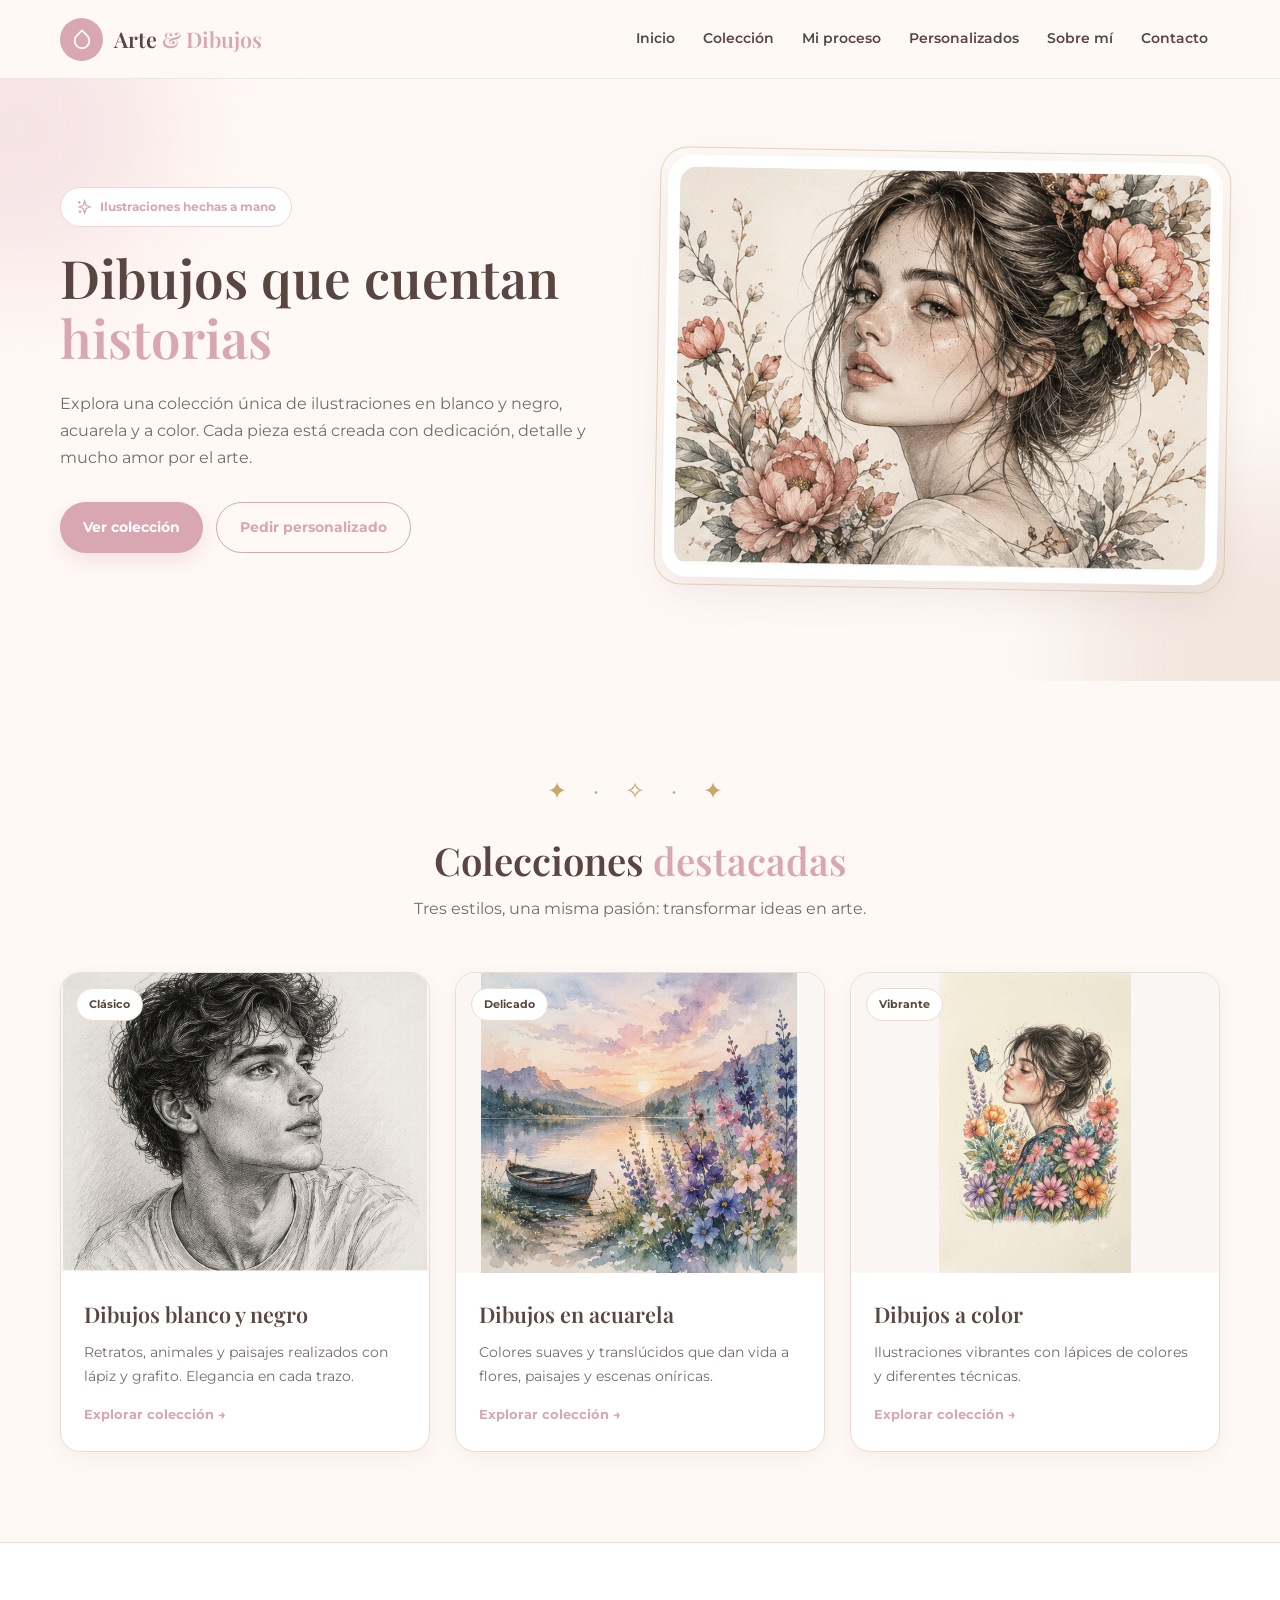
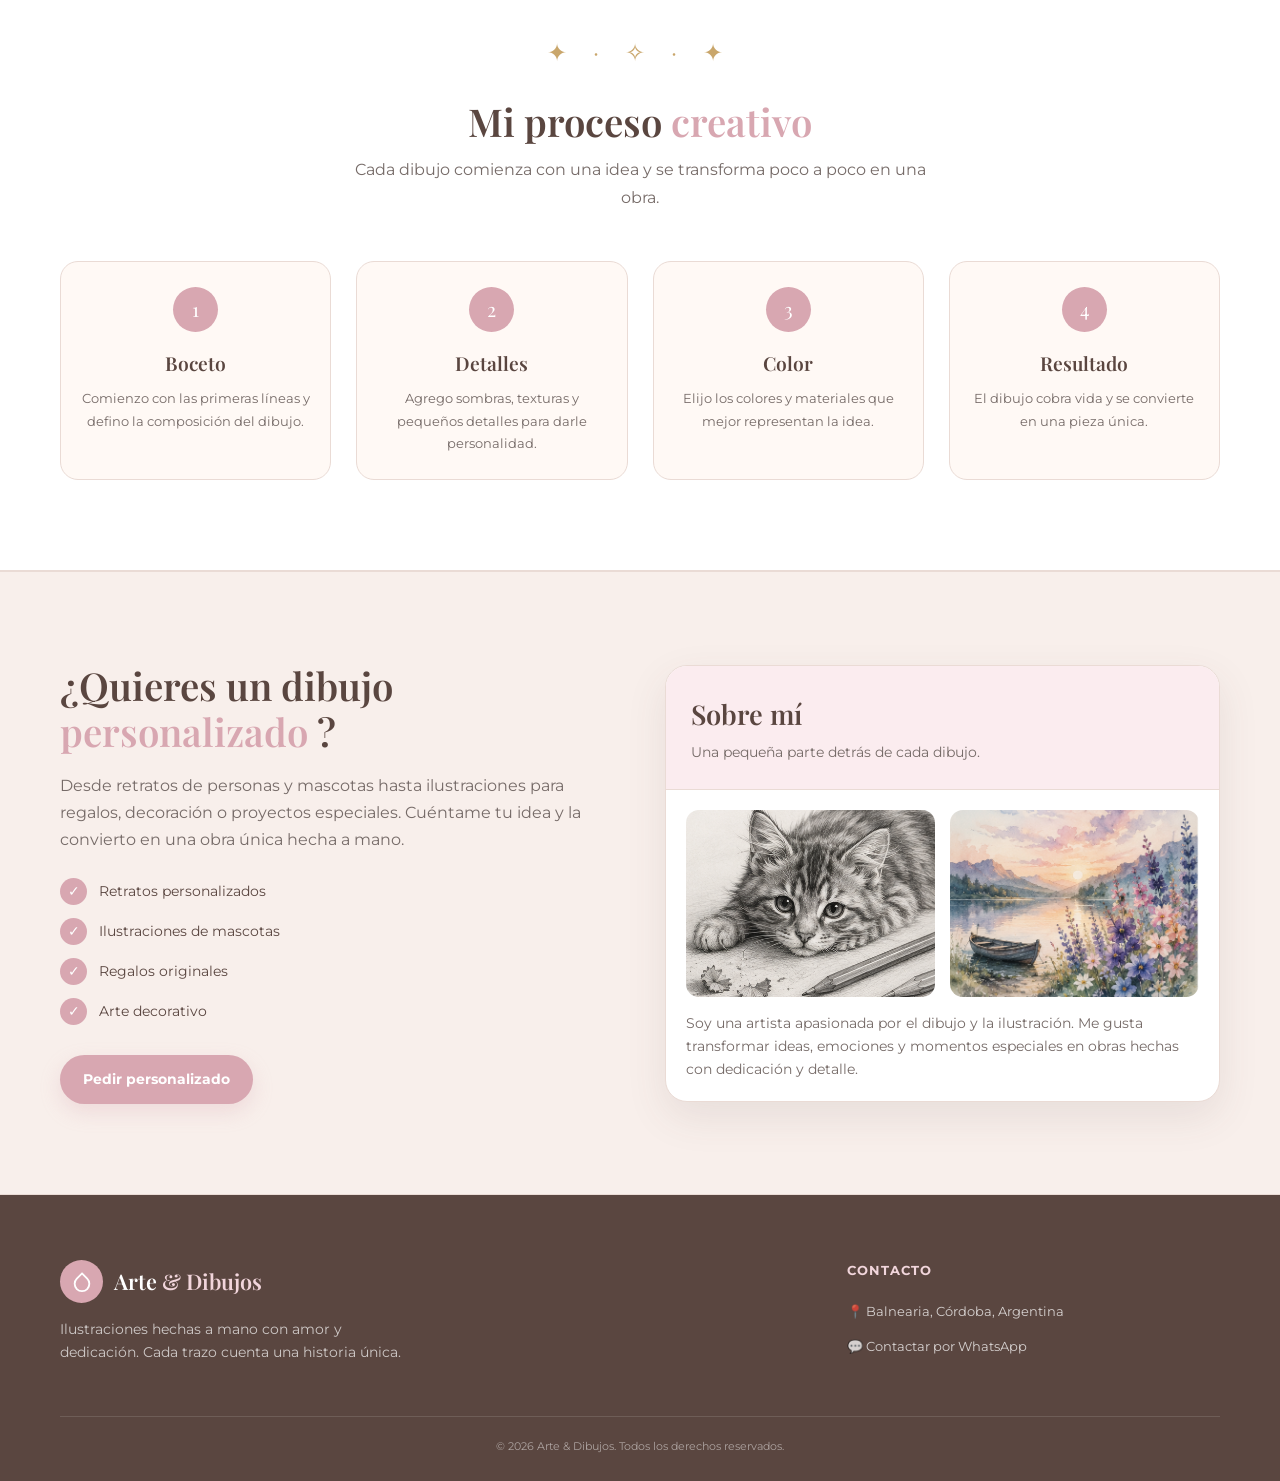
==== commit 51bbf1a7: "Revise output message from 'Hello' to 'Goodbye'" ====
--- a/index.html
+++ b/index.html
@@ -1,5 +1,4 @@
 <!DOCTYPE html>
-
 <html lang="es">
 
 <head>
@@ -9,18 +8,13 @@
 
 <title>Arte & Dibujos | Portfolio de Ilustraciones</title>
 
-<meta name="description" content="Portfolio de dibujos e ilustraciones personalizadas. Descubre colecciones en blanco y negro, acuarela y a color. Encargos únicos hechos a mano.">
-
-<meta property="og:title" content="Arte & Dibujos | Portfolio de Ilustraciones">
-<meta property="og:description" content="Portfolio de dibujos e ilustraciones personalizadas.">
-<meta property="og:type" content="website">
-
-<meta name="twitter:card" content="summary_large_image">
+<meta name="description" content="Portfolio de dibujos e ilustraciones personalizadas.">
 
 <link rel="preconnect" href="https://fonts.googleapis.com">
 <link rel="preconnect" href="https://fonts.gstatic.com" crossorigin>
 
-<link href="https://fonts.googleapis.com/css2?family=Inter:wght@400;500;600;700;800&display=swap" rel="stylesheet">
+<link href="https://fonts.googleapis.com/css2?family=Montserrat:wght@400;500;600;700&family=Playfair+Display:wght@500;600;700&display=swap" rel="stylesheet">
+
 
 <style>
 
@@ -30,18 +24,21 @@
 
 :root{
 
-    --violet:#7C3AED;
-    --pink:#EC4899;
-
-    --white:#FFFFFF;
-    --dark:#2D2D2D;
-
-    --muted:#F3F4F6;
-    --muted-foreground:#6B7280;
-
-    --border:#E5E7EB;
-
-    --radius:0.75rem;
+    --crema:#FFF9F5;
+    --rosa:#D8A7B1;
+    --rosa-claro:#F1D5DB;
+    --rosa-suave:#FBECEF;
+
+    --marron:#5A4640;
+    --gris:#766B68;
+
+    --beige:#E8D8CC;
+    --dorado:#C9A66B;
+
+    --blanco:#FFFFFF;
+    --borde:#EADBD5;
+
+    --sombra:0 15px 40px rgba(90,70,64,.10);
 
 }
 
@@ -51,78 +48,35 @@
 ===================================================== */
 
 *{
-
+    margin:0;
+    padding:0;
     box-sizing:border-box;
-
-    margin:0;
-
-    padding:0;
-
 }
 
 html{
-
     scroll-behavior:smooth;
-
 }
 
 body{
 
-    font-family:'Inter',system-ui,-apple-system,sans-serif;
-
-    background:var(--white);
-
-    color:var(--dark);
-
-    line-height:1.6;
+    font-family:'Montserrat',sans-serif;
+
+    background:var(--crema);
+
+    color:var(--marron);
+
+    line-height:1.7;
 
 }
 
 a{
-
     text-decoration:none;
-
     color:inherit;
-
 }
 
 img{
-
     max-width:100%;
-
     display:block;
-
-}
-
-
-/* =====================================================
-   COLORES Y DEGRADADOS
-===================================================== */
-
-.gradient-brand{
-
-    background:linear-gradient(
-        135deg,
-        var(--violet),
-        var(--pink)
-    );
-
-}
-
-.text-gradient{
-
-    background:linear-gradient(
-        135deg,
-        var(--violet),
-        var(--pink)
-    );
-
-    -webkit-background-clip:text;
-
-    -webkit-text-fill-color:transparent;
-
-    background-clip:text;
-
 }
 
 
@@ -134,31 +88,57 @@
 
     width:100%;
 
-    max-width:80rem;
-
-    margin:0 auto;
-
-    padding:0 1rem;
-
-}
-
-@media(min-width:640px){
-
-    .container{
-
-        padding:0 1.5rem;
-
-    }
-
-}
-
-@media(min-width:1024px){
-
-    .container{
-
-        padding:0 2rem;
-
-    }
+    max-width:1200px;
+
+    margin:auto;
+
+    padding:0 20px;
+
+}
+
+
+/* =====================================================
+   TIPOGRAFÍA
+===================================================== */
+
+h1,
+h2,
+h3,
+.logo{
+
+    font-family:'Playfair Display',serif;
+
+}
+
+h1{
+
+    font-size:3.3rem;
+
+    line-height:1.15;
+
+    font-weight:600;
+
+}
+
+h2{
+
+    font-size:2.4rem;
+
+    line-height:1.2;
+
+    font-weight:600;
+
+}
+
+h3{
+
+    font-weight:600;
+
+}
+
+.text-accent{
+
+    color:var(--rosa);
 
 }
 
@@ -173,27 +153,30 @@
 
     top:0;
 
-    z-index:50;
-
-    background:rgba(255,255,255,.95);
-
-    backdrop-filter:blur(10px);
-
-    border-bottom:1px solid rgba(229,231,235,.5);
+    z-index:100;
+
+    background:rgba(255,249,245,.95);
+
+    backdrop-filter:blur(12px);
+
+    border-bottom:1px solid rgba(216,167,177,.25);
 
 }
 
 .header-inner{
 
+    height:78px;
+
     display:flex;
 
     align-items:center;
 
     justify-content:space-between;
 
-    height:4rem;
-
-}
+}
+
+
+/* LOGO */
 
 .logo{
 
@@ -201,23 +184,19 @@
 
     align-items:center;
 
-    gap:.5rem;
-
-    font-weight:800;
-
-    font-size:1.125rem;
-
-    letter-spacing:-.025em;
+    gap:11px;
+
+    font-size:1.35rem;
+
+    font-weight:600;
 
 }
 
 .logo-icon{
 
-    width:2.25rem;
-
-    height:2.25rem;
-
-    border-radius:.5rem;
+    width:43px;
+
+    height:43px;
 
     display:flex;
 
@@ -225,15 +204,17 @@
 
     justify-content:center;
 
+    border-radius:50%;
+
+    background:var(--rosa);
+
     color:white;
 
 }
 
 .logo-icon svg{
 
-    width:1.25rem;
-
-    height:1.25rem;
+    width:22px;
 
 }
 
@@ -250,47 +231,51 @@
 
 nav.desktop a{
 
-    padding:.5rem .75rem;
-
-    border-radius:.375rem;
-
-    font-size:.875rem;
-
-    font-weight:500;
-
-    color:rgba(45,45,45,.8);
-
-    transition:all .2s;
+    position:relative;
+
+    padding:8px 12px;
+
+    font-size:.85rem;
+
+    font-weight:600;
+
+    color:var(--marron);
+
+    transition:.3s;
+
+}
+
+nav.desktop a::after{
+
+    content:"";
+
+    position:absolute;
+
+    bottom:0;
+
+    left:50%;
+
+    width:0;
+
+    height:2px;
+
+    background:var(--rosa);
+
+    transform:translateX(-50%);
+
+    transition:.3s;
 
 }
 
 nav.desktop a:hover{
 
-    background:rgba(124,58,237,.1);
-
-    color:var(--violet);
-
-}
-
-.menu-btn{
-
-    background:none;
-
-    border:none;
-
-    cursor:pointer;
-
-    padding:.5rem;
-
-    color:var(--dark);
-
-}
-
-.menu-btn svg{
-
-    width:1.5rem;
-
-    height:1.5rem;
+    color:var(--rosa);
+
+}
+
+nav.desktop a:hover::after{
+
+    width:60%;
 
 }
 
@@ -302,7 +287,7 @@
 
         align-items:center;
 
-        gap:.25rem;
+        gap:4px;
 
     }
 
@@ -319,21 +304,39 @@
    MENÚ MÓVIL
 ===================================================== */
 
+.menu-btn{
+
+    background:none;
+
+    border:none;
+
+    cursor:pointer;
+
+    color:var(--marron);
+
+}
+
+.menu-btn svg{
+
+    width:25px;
+
+}
+
 .mobile-menu{
 
     position:fixed;
 
     inset:0;
 
-    z-index:100;
-
-    background:rgba(0,0,0,.4);
+    z-index:200;
+
+    background:rgba(90,70,64,.35);
 
     opacity:0;
 
     pointer-events:none;
 
-    transition:opacity .2s;
+    transition:.3s;
 
 }
 
@@ -355,15 +358,15 @@
 
     bottom:0;
 
-    width:18rem;
-
-    background:white;
-
-    padding:1.5rem;
+    width:290px;
+
+    background:var(--crema);
+
+    padding:25px;
 
     transform:translateX(100%);
 
-    transition:transform .3s ease;
+    transition:.3s;
 
 }
 
@@ -377,23 +380,21 @@
 
     display:block;
 
-    padding:.75rem;
-
-    border-radius:.375rem;
-
-    font-weight:500;
-
-    color:rgba(45,45,45,.8);
-
-    margin-bottom:.25rem;
+    padding:13px;
+
+    border-radius:10px;
+
+    font-weight:600;
+
+    margin-bottom:5px;
 
 }
 
 .mobile-panel a:hover{
 
-    background:rgba(124,58,237,.1);
-
-    color:var(--violet);
+    background:var(--rosa-suave);
+
+    color:var(--rosa);
 
 }
 
@@ -401,9 +402,9 @@
 
     position:absolute;
 
-    top:1rem;
-
-    right:1rem;
+    top:18px;
+
+    right:18px;
 
     background:none;
 
@@ -411,15 +412,13 @@
 
     cursor:pointer;
 
-    padding:.5rem;
+    color:var(--marron);
 
 }
 
 .close-btn svg{
 
-    width:1.5rem;
-
-    height:1.5rem;
+    width:25px;
 
 }
 
@@ -434,7 +433,7 @@
 
     overflow:hidden;
 
-    padding:3rem 0 4rem;
+    padding:80px 0 100px;
 
 }
 
@@ -446,10 +445,6 @@
 
     z-index:-1;
 
-    opacity:.3;
-
-    pointer-events:none;
-
 }
 
 .blob{
@@ -464,29 +459,29 @@
 
 .blob-1{
 
-    width:18rem;
-
-    height:18rem;
-
-    background:rgba(124,58,237,.2);
-
-    left:-5rem;
-
-    top:-5rem;
+    width:300px;
+
+    height:300px;
+
+    background:rgba(241,213,219,.6);
+
+    left:-130px;
+
+    top:-100px;
 
 }
 
 .blob-2{
 
-    width:24rem;
-
-    height:24rem;
-
-    background:rgba(236,72,153,.2);
-
-    right:-5rem;
-
-    bottom:-5rem;
+    width:350px;
+
+    height:350px;
+
+    background:rgba(232,216,204,.55);
+
+    right:-150px;
+
+    bottom:-150px;
 
 }
 
@@ -494,7 +489,7 @@
 
     display:grid;
 
-    gap:2.5rem;
+    gap:50px;
 
     align-items:center;
 
@@ -505,24 +500,6 @@
     .hero-grid{
 
         grid-template-columns:1fr 1fr;
-
-    }
-
-    .hero-text{
-
-        order:1;
-
-    }
-
-    .hero-image{
-
-        order:2;
-
-    }
-
-    .hero{
-
-        padding:5rem 0 6rem;
 
     }
 
@@ -539,75 +516,47 @@
 
     align-items:center;
 
-    gap:.5rem;
-
-    padding:.375rem .875rem;
-
-    border-radius:9999px;
-
-    border:1px solid rgba(124,58,237,.2);
-
-    background:rgba(124,58,237,.1);
-
-    color:var(--violet);
-
-    font-size:.875rem;
-
-    font-weight:500;
-
-    margin-bottom:1rem;
+    gap:8px;
+
+    padding:8px 15px;
+
+    border-radius:30px;
+
+    border:1px solid var(--rosa-claro);
+
+    background:white;
+
+    color:var(--rosa);
+
+    font-size:.78rem;
+
+    font-weight:700;
+
+    margin-bottom:20px;
 
 }
 
 .badge svg{
 
-    width:1rem;
-
-    height:1rem;
-
-}
-
-h1{
-
-    font-size:2.5rem;
-
-    line-height:1.1;
-
-    font-weight:800;
-
-    letter-spacing:-.025em;
-
-}
-
-@media(min-width:640px){
-
-    h1{
-
-        font-size:3rem;
-
-    }
-
-}
-
-@media(min-width:1024px){
-
-    h1{
-
-        font-size:3.75rem;
-
-    }
+    width:16px;
+
+}
+
+.hero h1{
+
+    color:var(--marron);
 
 }
 
 .hero p{
 
-    margin-top:1.25rem;
-
-    font-size:1.125rem;
-
-    color:var(--muted-foreground);
-
-    max-width:36rem;
+    margin-top:22px;
+
+    font-size:1rem;
+
+    color:var(--gris);
+
+    max-width:570px;
 
 }
 
@@ -618,13 +567,13 @@
 
 .btn-group{
 
-    margin-top:2rem;
+    margin-top:30px;
 
     display:flex;
 
     flex-wrap:wrap;
 
-    gap:.75rem;
+    gap:13px;
 
 }
 
@@ -636,41 +585,35 @@
 
     justify-content:center;
 
-    padding:.875rem 1.75rem;
-
-    border-radius:var(--radius);
-
-    font-weight:600;
-
-    font-size:1rem;
-
-    transition:all .2s;
+    padding:13px 23px;
+
+    border-radius:30px;
+
+    font-size:.85rem;
+
+    font-weight:700;
+
+    transition:.3s;
 
     cursor:pointer;
 
-    border:none;
-
 }
 
 .btn-primary{
 
-    background:linear-gradient(
-        135deg,
-        var(--violet),
-        var(--pink)
-    );
+    background:var(--rosa);
 
     color:white;
 
-    box-shadow:0 10px 25px -5px rgba(124,58,237,.35);
+    box-shadow:0 8px 20px rgba(216,167,177,.28);
 
 }
 
 .btn-primary:hover{
 
-    opacity:.9;
-
-    transform:translateY(-1px);
+    background:#C98F9C;
+
+    transform:translateY(-3px);
 
 }
 
@@ -678,57 +621,65 @@
 
     background:transparent;
 
-    border:2px solid var(--pink);
-
-    color:var(--pink);
+    border:1.5px solid var(--rosa);
+
+    color:var(--rosa);
 
 }
 
 .btn-outline:hover{
 
-    background:var(--pink);
-
-    color:white;
+    background:var(--rosa-suave);
+
+    transform:translateY(-3px);
 
 }
 
 
 /* =====================================================
-   HERO IMAGEN
+   IMAGEN HERO
 ===================================================== */
 
 .hero-img-wrap{
 
     position:relative;
 
-    border-radius:1.5rem;
-
-    overflow:hidden;
-
-    box-shadow:0 25px 50px -12px rgba(0,0,0,.25);
+    padding:12px;
+
+    background:white;
+
+    border-radius:25px;
+
+    box-shadow:var(--sombra);
+
+    transform:rotate(1deg);
+
+    transition:.4s;
+
+}
+
+.hero-img-wrap:hover{
+
+    transform:rotate(0deg) translateY(-5px);
 
 }
 
 .hero-img-wrap::before{
 
-    content:'';
+    content:"";
 
     position:absolute;
 
-    inset:-1rem;
+    inset:-8px;
+
+    border:1px solid var(--dorado);
+
+    border-radius:28px;
+
+    opacity:.45;
 
     z-index:-1;
 
-    border-radius:2rem;
-
-    background:linear-gradient(
-        135deg,
-        rgba(124,58,237,.3),
-        rgba(236,72,153,.3)
-    );
-
-    filter:blur(20px);
-
 }
 
 .hero-img-wrap img{
@@ -739,9 +690,7 @@
 
     object-fit:cover;
 
-    border-radius:1.5rem;
-
-    border:1px solid var(--border);
+    border-radius:17px;
 
 }
 
@@ -752,7 +701,7 @@
 
 section{
 
-    padding:5rem 0;
+    padding:90px 0;
 
 }
 
@@ -760,98 +709,84 @@
 
     text-align:center;
 
-    margin-bottom:3rem;
+    margin-bottom:50px;
 
 }
 
 .section-title h2{
 
-    font-size:2rem;
-
-    font-weight:800;
-
-    letter-spacing:-.025em;
+    color:var(--marron);
+
+}
+
+.section-title p{
+
+    margin-top:12px;
+
+    color:var(--gris);
+
+    max-width:600px;
+
+    margin-left:auto;
+
+    margin-right:auto;
+
+}
+
+
+/* =====================================================
+   TARJETAS
+===================================================== */
+
+.cards-grid{
+
+    display:grid;
+
+    gap:25px;
 
 }
 
 @media(min-width:640px){
 
-    .section-title h2{
-
-        font-size:2.5rem;
+    .cards-grid{
+
+        grid-template-columns:repeat(2,1fr);
 
     }
 
 }
 
-.section-title p{
-
-    margin-top:.75rem;
-
-    color:var(--muted-foreground);
-
-    max-width:42rem;
-
-    margin-left:auto;
-
-    margin-right:auto;
-
-}
-
-
-/* =====================================================
-   TARJETAS DE COLECCIONES
-===================================================== */
-
-.cards-grid{
-
-    display:grid;
-
-    gap:1.5rem;
-
-}
-
-@media(min-width:640px){
+@media(min-width:1024px){
 
     .cards-grid{
 
-        grid-template-columns:repeat(2,1fr);
+        grid-template-columns:repeat(3,1fr);
 
     }
 
 }
 
-@media(min-width:1024px){
-
-    .cards-grid{
-
-        grid-template-columns:repeat(3,1fr);
-
-    }
-
-}
-
 .card{
 
     background:white;
 
-    border:1px solid rgba(229,231,235,.6);
-
-    border-radius:var(--radius);
+    border:1px solid var(--borde);
+
+    border-radius:20px;
 
     overflow:hidden;
 
-    box-shadow:0 1px 3px rgba(0,0,0,.05);
-
-    transition:box-shadow .3s,transform .3s;
+    box-shadow:0 6px 20px rgba(90,70,64,.06);
+
+    transition:.4s;
 
 }
 
 .card:hover{
 
-    box-shadow:0 20px 25px -5px rgba(0,0,0,.1);
-
-    transform:translateY(-5px);
+    transform:translateY(-10px);
+
+    box-shadow:var(--sombra);
 
 }
 
@@ -861,25 +796,27 @@
 
     overflow:hidden;
 
+    background:var(--rosa-suave);
+
 }
 
 .card-img img{
 
     width:100%;
 
-    height:280px;
+    height:300px;
 
     object-fit:contain;
 
-    background:#F3F4F6;
-
-    transition:transform .5s;
+    background:#FAF6F3;
+
+    transition:.6s;
 
 }
 
 .card:hover .card-img img{
 
-    transform:scale(1.05);
+    transform:scale(1.07);
 
 }
 
@@ -887,73 +824,73 @@
 
     position:absolute;
 
-    left:.75rem;
-
-    top:.75rem;
-
-    background:var(--pink);
-
-    color:white;
-
-    padding:.25rem .75rem;
-
-    border-radius:9999px;
-
-    font-size:.75rem;
+    left:15px;
+
+    top:15px;
+
+    background:white;
+
+    color:var(--marron);
+
+    padding:6px 12px;
+
+    border-radius:20px;
+
+    font-size:.7rem;
 
     font-weight:700;
 
+    border:1px solid var(--borde);
+
 }
 
 .card-body{
 
-    padding:1.25rem;
+    padding:23px;
 
 }
 
 .card-body h3{
 
-    font-size:1.25rem;
+    font-size:1.35rem;
+
+    color:var(--marron);
+
+    margin-bottom:8px;
+
+}
+
+.card-body p{
+
+    font-size:.87rem;
+
+    color:var(--gris);
+
+}
+
+.card-link{
+
+    display:inline-block;
+
+    margin-top:16px;
+
+    color:var(--rosa);
+
+    font-size:.8rem;
 
     font-weight:700;
 
-    margin-bottom:.5rem;
-
-}
-
-.card-body p{
-
-    font-size:.95rem;
-
-    color:var(--muted-foreground);
-
-    line-height:1.6;
-
-}
-
-.card-link{
-
-    display:inline-block;
-
-    margin-top:1rem;
-
-    color:var(--violet);
-
-    font-weight:600;
-
-    font-size:.9rem;
-
     cursor:pointer;
 
-    transition:.2s;
+    transition:.3s;
 
 }
 
 .card-link:hover{
 
-    color:var(--pink);
-
-    transform:translateX(3px);
+    color:var(--dorado);
+
+    transform:translateX(5px);
 
 }
 
@@ -968,9 +905,9 @@
 
     min-height:100vh;
 
-    background:#FAFAFC;
-
-    padding:4rem 0 6rem;
+    padding:70px 0 100px;
+
+    background:var(--crema);
 
 }
 
@@ -978,7 +915,7 @@
 
     display:block;
 
-    animation:galleryAppear .45s ease;
+    animation:galleryAppear .5s ease;
 
 }
 
@@ -1006,27 +943,23 @@
 
     text-align:center;
 
-    margin-bottom:3rem;
+    max-width:700px;
+
+    margin:0 auto 45px;
 
 }
 
 .gallery-header h2{
 
-    font-size:2.5rem;
-
-    font-weight:800;
-
-    margin-top:1.5rem;
+    margin-top:20px;
 
 }
 
 .gallery-header p{
 
-    color:var(--muted-foreground);
-
-    max-width:600px;
-
-    margin:1rem auto 0;
+    margin-top:12px;
+
+    color:var(--gris);
 
 }
 
@@ -1036,114 +969,398 @@
 
     align-items:center;
 
-    gap:.5rem;
-
-    padding:.7rem 1.2rem;
-
-    border:1px solid var(--border);
-
-    border-radius:999px;
+    gap:8px;
+
+    padding:10px 18px;
+
+    border:1px solid var(--rosa);
+
+    border-radius:30px;
+
+    color:var(--rosa);
 
     background:white;
 
-    color:var(--violet);
+    font-weight:700;
+
+    font-size:.82rem;
+
+    cursor:pointer;
+
+    transition:.3s;
+
+}
+
+.back-btn:hover{
+
+    background:var(--rosa-suave);
+
+    transform:translateX(-4px);
+
+}
+
+
+/* =====================================================
+   GALERÍA ESTILO PORTFOLIO
+===================================================== */
+
+.gallery-grid{
+
+    display:grid;
+
+    grid-template-columns:1fr;
+
+    gap:22px;
+
+}
+
+@media(min-width:600px){
+
+    .gallery-grid{
+
+        grid-template-columns:repeat(2,1fr);
+
+    }
+
+}
+
+@media(min-width:1000px){
+
+    .gallery-grid{
+
+        grid-template-columns:repeat(3,1fr);
+
+    }
+
+}
+
+.gallery-item{
+
+    position:relative;
+
+    background:white;
+
+    padding:10px;
+
+    border:1px solid var(--borde);
+
+    border-radius:18px;
+
+    box-shadow:0 6px 20px rgba(90,70,64,.07);
+
+    transition:.4s;
+
+    cursor:pointer;
+
+    overflow:hidden;
+
+}
+
+.gallery-item:hover{
+
+    transform:translateY(-7px);
+
+    box-shadow:var(--sombra);
+
+}
+
+.gallery-item img{
+
+    width:100%;
+
+    height:330px;
+
+    object-fit:cover;
+
+    border-radius:12px;
+
+    background:#FAF6F3;
+
+    transition:.5s;
+
+}
+
+.gallery-item:hover img{
+
+    transform:scale(1.04);
+
+}
+
+.gallery-item::after{
+
+    content:"Ver dibujo";
+
+    position:absolute;
+
+    left:50%;
+
+    top:50%;
+
+    transform:translate(-50%,-50%) scale(.8);
+
+    background:rgba(90,70,64,.85);
+
+    color:white;
+
+    padding:9px 18px;
+
+    border-radius:25px;
+
+    font-size:.75rem;
 
     font-weight:600;
 
+    opacity:0;
+
+    transition:.3s;
+
+}
+
+.gallery-item:hover::after{
+
+    opacity:1;
+
+    transform:translate(-50%,-50%) scale(1);
+
+}
+
+.gallery-caption{
+
+    padding:13px 8px 7px;
+
+    text-align:center;
+
+    font-family:'Playfair Display',serif;
+
+    font-size:1.05rem;
+
+    color:var(--marron);
+
+}
+
+
+/* =====================================================
+   VISOR GRANDE
+===================================================== */
+
+.image-modal{
+
+    position:fixed;
+
+    inset:0;
+
+    z-index:1000;
+
+    display:flex;
+
+    align-items:center;
+
+    justify-content:center;
+
+    padding:25px;
+
+    background:rgba(55,40,40,.88);
+
+    opacity:0;
+
+    visibility:hidden;
+
+    pointer-events:none;
+
+    transition:.3s;
+
+}
+
+.image-modal.open{
+
+    opacity:1;
+
+    visibility:visible;
+
+    pointer-events:auto;
+
+}
+
+.modal-content{
+
+    position:relative;
+
+    max-width:950px;
+
+    max-height:90vh;
+
+    display:flex;
+
+    justify-content:center;
+
+    align-items:center;
+
+}
+
+.modal-content img{
+
+    max-width:100%;
+
+    max-height:82vh;
+
+    object-fit:contain;
+
+    border-radius:12px;
+
+    box-shadow:0 30px 70px rgba(0,0,0,.4);
+
+    animation:zoomImage .35s ease;
+
+}
+
+@keyframes zoomImage{
+
+    from{
+
+        transform:scale(.85);
+
+        opacity:0;
+
+    }
+
+    to{
+
+        transform:scale(1);
+
+        opacity:1;
+
+    }
+
+}
+
+.modal-close{
+
+    position:absolute;
+
+    right:-20px;
+
+    top:-55px;
+
+    width:42px;
+
+    height:42px;
+
+    border:none;
+
+    border-radius:50%;
+
+    background:white;
+
+    color:var(--marron);
+
+    font-size:25px;
+
     cursor:pointer;
 
-    transition:.25s;
-
-}
-
-.back-btn:hover{
-
-    background:var(--violet);
+    transition:.3s;
+
+}
+
+.modal-close:hover{
+
+    background:var(--rosa);
 
     color:white;
 
-    transform:translateX(-3px);
+    transform:rotate(90deg);
+
+}
+
+.modal-title{
+
+    position:absolute;
+
+    bottom:-45px;
+
+    left:0;
+
+    right:0;
+
+    text-align:center;
+
+    color:white;
+
+    font-family:'Playfair Display',serif;
+
+    font-size:1.1rem;
 
 }
 
 
 /* =====================================================
-   GRID DE IMÁGENES
+   MI PROCESO
 ===================================================== */
 
-.gallery-grid{
+.proceso{
+
+    background:white;
+
+    border-top:1px solid var(--borde);
+
+    border-bottom:1px solid var(--borde);
+
+}
+
+.proceso-grid{
 
     display:grid;
 
-    grid-template-columns:1fr;
-
-    gap:1.5rem;
-
-}
-
-@media(min-width:600px){
-
-    .gallery-grid{
-
-        grid-template-columns:repeat(2,1fr);
+    gap:25px;
+
+}
+
+@media(min-width:768px){
+
+    .proceso-grid{
+
+        grid-template-columns:repeat(4,1fr);
 
     }
 
 }
 
-@media(min-width:1000px){
-
-    .gallery-grid{
-
-        grid-template-columns:repeat(3,1fr);
-
-    }
-
-}
-
-.gallery-item{
-
-    position:relative;
-
-    background:white;
-
-    padding:.65rem;
-
-    border:1px solid var(--border);
-
-    border-radius:1rem;
-
-    box-shadow:0 5px 18px rgba(0,0,0,.06);
-
-    cursor:pointer;
-
-    overflow:hidden;
+.proceso-card{
+
+    text-align:center;
+
+    padding:25px 18px;
+
+    border:1px solid var(--borde);
+
+    border-radius:18px;
+
+    background:var(--crema);
 
     transition:.35s;
 
 }
 
-.gallery-item:hover{
-
-    transform:translateY(-6px);
-
-    box-shadow:0 20px 30px rgba(0,0,0,.12);
-
-}
-
-.gallery-item::after{
-
-    content:'🔍';
-
-    position:absolute;
-
-    top:15px;
-
-    right:15px;
-
-    width:38px;
-
-    height:38px;
+.proceso-card:hover{
+
+    transform:translateY(-7px);
+
+    box-shadow:var(--sombra);
+
+}
+
+.proceso-numero{
+
+    width:45px;
+
+    height:45px;
+
+    margin:0 auto 15px;
+
+    border-radius:50%;
+
+    background:var(--rosa);
+
+    color:white;
 
     display:flex;
 
@@ -1151,244 +1368,25 @@
 
     justify-content:center;
 
-    background:rgba(255,255,255,.9);
-
-    border-radius:50%;
-
-    opacity:0;
-
-    transform:scale(.7);
-
-    transition:.3s;
-
-}
-
-.gallery-item:hover::after{
-
-    opacity:1;
-
-    transform:scale(1);
-
-}
-
-.gallery-item img{
-
-    width:100%;
-
-    height:320px;
-
-    object-fit:cover;
-
-    border-radius:.7rem;
-
-    background:#F3F4F6;
-
-    transition:.4s;
-
-}
-
-.gallery-item:hover img{
-
-    transform:scale(1.02);
-
-}
-
-.gallery-caption{
-
-    padding:.9rem .5rem .5rem;
-
-    text-align:center;
-
-    font-weight:600;
-
-    color:var(--dark);
-
-}
-
-
-/* =====================================================
-   VISOR DE IMAGEN GRANDE
-===================================================== */
-
-.image-modal{
-
-    position:fixed;
-
-    inset:0;
-
-    z-index:1000;
-
-    display:flex;
-
-    align-items:center;
-
-    justify-content:center;
-
-    padding:25px;
-
-    background:rgba(20,15,25,.88);
-
-    opacity:0;
-
-    visibility:hidden;
-
-    pointer-events:none;
-
-    transition:opacity .3s,visibility .3s;
-
-}
-
-.image-modal.open{
-
-    opacity:1;
-
-    visibility:visible;
-
-    pointer-events:auto;
-
-}
-
-.modal-content{
-
-    position:relative;
-
-    max-width:950px;
-
-    width:100%;
-
-    max-height:90vh;
-
-    display:flex;
-
-    align-items:center;
-
-    justify-content:center;
-
-    animation:modalZoom .3s ease;
-
-}
-
-@keyframes modalZoom{
-
-    from{
-
-        opacity:0;
-
-        transform:scale(.85);
-
-    }
-
-    to{
-
-        opacity:1;
-
-        transform:scale(1);
-
-    }
-
-}
-
-.modal-content img{
-
-    max-width:100%;
-
-    max-height:82vh;
-
-    width:auto;
-
-    height:auto;
-
-    object-fit:contain;
-
-    border-radius:12px;
-
-    box-shadow:0 25px 60px rgba(0,0,0,.4);
-
-}
-
-.modal-close{
-
-    position:absolute;
-
-    right:-10px;
-
-    top:-55px;
-
-    width:42px;
-
-    height:42px;
-
-    border:none;
-
-    border-radius:50%;
-
-    background:white;
-
-    color:var(--dark);
-
-    font-size:24px;
-
-    cursor:pointer;
-
-    display:flex;
-
-    align-items:center;
-
-    justify-content:center;
-
-    transition:.25s;
-
-}
-
-.modal-close:hover{
-
-    background:var(--pink);
-
-    color:white;
-
-    transform:rotate(90deg);
-
-}
-
-.modal-title{
-
-    position:absolute;
-
-    bottom:-45px;
-
-    left:0;
-
-    right:0;
-
-    text-align:center;
-
-    color:white;
-
-    font-weight:600;
-
-}
-
-@media(max-width:600px){
-
-    .image-modal{
-
-        padding:15px;
-
-    }
-
-    .modal-content img{
-
-        max-height:75vh;
-
-    }
-
-    .modal-close{
-
-        right:0;
-
-        top:-50px;
-
-    }
+    font-family:'Playfair Display',serif;
+
+    font-size:1.2rem;
+
+}
+
+.proceso-card h3{
+
+    font-size:1.2rem;
+
+    margin-bottom:8px;
+
+}
+
+.proceso-card p{
+
+    font-size:.82rem;
+
+    color:var(--gris);
 
 }
 
@@ -1399,7 +1397,11 @@
 
 .personalizados{
 
-    background:rgba(243,244,246,.5);
+    background:#F8EFEB;
+
+    border-top:1px solid var(--borde);
+
+    border-bottom:1px solid var(--borde);
 
 }
 
@@ -1407,7 +1409,7 @@
 
     display:grid;
 
-    gap:2.5rem;
+    gap:50px;
 
     align-items:center;
 
@@ -1423,11 +1425,25 @@
 
 }
 
+.personalizados h2{
+
+    color:var(--marron);
+
+}
+
+.personalizados-description{
+
+    margin-top:17px;
+
+    color:var(--gris);
+
+}
+
 .personalizados ul{
 
     list-style:none;
 
-    margin-top:1.5rem;
+    margin-top:25px;
 
 }
 
@@ -1437,39 +1453,35 @@
 
     align-items:center;
 
-    gap:.75rem;
-
-    margin-bottom:.75rem;
-
-    color:rgba(45,45,45,.85);
+    gap:12px;
+
+    margin-bottom:13px;
+
+    color:var(--marron);
+
+    font-size:.9rem;
 
 }
 
 .icon-check{
 
-    width:1.5rem;
-
-    height:1.5rem;
+    width:27px;
+
+    height:27px;
 
     border-radius:50%;
 
+    display:flex;
+
+    align-items:center;
+
+    justify-content:center;
+
     flex-shrink:0;
 
-    display:flex;
-
-    align-items:center;
-
-    justify-content:center;
+    background:var(--rosa);
 
     color:white;
-
-}
-
-.icon-check svg{
-
-    width:.75rem;
-
-    height:.75rem;
 
 }
 
@@ -1482,83 +1494,108 @@
 
     background:white;
 
-    border:1px solid rgba(229,231,235,.6);
-
-    border-radius:var(--radius);
+    border:1px solid var(--borde);
+
+    border-radius:22px;
 
     overflow:hidden;
 
-    box-shadow:0 20px 25px -5px rgba(0,0,0,.1);
+    box-shadow:var(--sombra);
 
 }
 
 .about-card-header{
 
-    padding:1.5rem;
-
-    background:linear-gradient(
-        90deg,
-        rgba(124,58,237,.1),
-        rgba(236,72,153,.1)
-    );
+    padding:25px;
+
+    background:var(--rosa-suave);
+
+    border-bottom:1px solid var(--borde);
 
 }
 
 .about-card-header h3{
 
+    font-size:1.7rem;
+
+}
+
+.about-card-header p{
+
+    color:var(--gris);
+
+    margin-top:4px;
+
+    font-size:.85rem;
+
+}
+
+.about-card-body{
+
+    padding:20px;
+
+    display:grid;
+
+    gap:15px;
+
+}
+
+@media(min-width:640px){
+
+    .about-card-body{
+
+        grid-template-columns:1fr 1fr;
+
+    }
+
+}
+
+.about-card-body img{
+
+    width:100%;
+
+    aspect-ratio:4/3;
+
+    object-fit:cover;
+
+    border-radius:13px;
+
+    transition:.4s;
+
+}
+
+.about-card-body img:hover{
+
+    transform:scale(1.03);
+
+}
+
+.about-card-body p{
+
+    grid-column:1/-1;
+
+    font-size:.85rem;
+
+    color:var(--gris);
+
+}
+
+
+/* =====================================================
+   DECORACIÓN
+===================================================== */
+
+.decoracion{
+
+    text-align:center;
+
+    color:var(--dorado);
+
     font-size:1.5rem;
 
-    font-weight:700;
-
-}
-
-.about-card-header p{
-
-    color:var(--muted-foreground);
-
-    margin-top:.25rem;
-
-}
-
-.about-card-body{
-
-    padding:1.5rem;
-
-    display:grid;
-
-    gap:1rem;
-
-}
-
-@media(min-width:640px){
-
-    .about-card-body{
-
-        grid-template-columns:1fr 1fr;
-
-    }
-
-}
-
-.about-card-body img{
-
-    width:100%;
-
-    aspect-ratio:4/3;
-
-    object-fit:cover;
-
-    border-radius:.75rem;
-
-}
-
-.about-card-body p{
-
-    grid-column:1/-1;
-
-    font-size:.9rem;
-
-    color:var(--muted-foreground);
+    letter-spacing:10px;
+
+    margin-bottom:25px;
 
 }
 
@@ -1569,11 +1606,11 @@
 
 footer{
 
-    background:var(--dark);
+    background:var(--marron);
 
     color:white;
 
-    padding:3.5rem 0 1.5rem;
+    padding:65px 0 25px;
 
 }
 
@@ -1581,7 +1618,7 @@
 
     display:grid;
 
-    gap:2.5rem;
+    gap:40px;
 
 }
 
@@ -1589,154 +1626,275 @@
 
     .footer-grid{
 
-        grid-template-columns:repeat(2,1fr);
+        grid-template-columns:2fr 1fr;
 
     }
 
 }
 
-@media(min-width:1024px){
-
-    .footer-grid{
-
-        grid-template-columns:2fr 1fr 1fr;
+.footer-brand p{
+
+    margin-top:15px;
+
+    font-size:.85rem;
+
+    color:rgba(255,255,255,.7);
+
+    max-width:350px;
+
+}
+
+.footer-col h4{
+
+    font-size:.8rem;
+
+    text-transform:uppercase;
+
+    letter-spacing:.08em;
+
+    color:var(--rosa-claro);
+
+    margin-bottom:18px;
+
+}
+
+.footer-col ul{
+
+    list-style:none;
+
+}
+
+.footer-col li{
+
+    margin-bottom:13px;
+
+}
+
+.footer-col a{
+
+    display:flex;
+
+    align-items:center;
+
+    gap:8px;
+
+    font-size:.82rem;
+
+    color:rgba(255,255,255,.75);
+
+    transition:.3s;
+
+}
+
+.footer-col a:hover{
+
+    color:white;
+
+    transform:translateX(4px);
+
+}
+
+.footer-bottom{
+
+    margin-top:45px;
+
+    padding-top:20px;
+
+    border-top:1px solid rgba(255,255,255,.12);
+
+    text-align:center;
+
+    font-size:.7rem;
+
+    color:rgba(255,255,255,.5);
+
+}
+
+
+/* =====================================================
+   ANIMACIONES AL HACER SCROLL
+===================================================== */
+
+.reveal{
+
+    opacity:0;
+
+    transform:translateY(35px);
+
+    transition:opacity .8s ease, transform .8s ease;
+
+}
+
+.reveal.visible{
+
+    opacity:1;
+
+    transform:translateY(0);
+
+}
+
+.hero-text{
+
+    animation:aparecer .8s ease;
+
+}
+
+.hero-image{
+
+    animation:aparecer 1s ease;
+
+}
+
+@keyframes aparecer{
+
+    from{
+
+        opacity:0;
+
+        transform:translateY(20px);
 
     }
 
-}
-
-.footer-brand p{
-
-    margin-top:1rem;
-
-    font-size:.9rem;
-
-    color:rgba(255,255,255,.7);
-
-    max-width:20rem;
-
-}
-
-.footer-col h4{
-
-    font-size:.875rem;
-
-    font-weight:700;
-
-    text-transform:uppercase;
-
-    letter-spacing:.05em;
-
-    color:var(--pink);
-
-    margin-bottom:1rem;
-
-}
-
-.footer-col ul{
-
-    list-style:none;
-
-}
-
-.footer-col li{
-
-    margin-bottom:.75rem;
-
-}
-
-.footer-col a{
-
-    display:flex;
-
-    align-items:center;
-
-    gap:.5rem;
-
-    font-size:.9rem;
-
-    color:rgba(255,255,255,.8);
-
-    transition:color .2s;
-
-}
-
-.footer-col a:hover{
+    to{
+
+        opacity:1;
+
+        transform:translateY(0);
+
+    }
+
+}
+
+
+/* =====================================================
+   BOTÓN VOLVER ARRIBA
+===================================================== */
+
+.top-btn{
+
+    position:fixed;
+
+    right:22px;
+
+    bottom:22px;
+
+    z-index:90;
+
+    width:45px;
+
+    height:45px;
+
+    border:none;
+
+    border-radius:50%;
+
+    background:var(--rosa);
 
     color:white;
 
-}
-
-.footer-col svg{
-
-    width:1rem;
-
-    height:1rem;
-
-    color:var(--violet);
-
-    flex-shrink:0;
-
-}
-
-.footer-bottom{
-
-    margin-top:3rem;
-
-    padding-top:1.5rem;
-
-    border-top:1px solid rgba(255,255,255,.1);
-
-    text-align:center;
-
-    font-size:.75rem;
-
-    color:rgba(255,255,255,.5);
+    font-size:20px;
+
+    cursor:pointer;
+
+    box-shadow:0 8px 20px rgba(90,70,64,.2);
+
+    opacity:0;
+
+    visibility:hidden;
+
+    transition:.3s;
+
+}
+
+.top-btn.show{
+
+    opacity:1;
+
+    visibility:visible;
+
+}
+
+.top-btn:hover{
+
+    background:var(--dorado);
+
+    transform:translateY(-4px);
 
 }
 
 
 /* =====================================================
-   ANIMACIONES
+   MÓVIL
 ===================================================== */
 
-.hero-text{
-
-    animation:fadeUp .7s ease;
-
-}
-
-.hero-image{
-
-    animation:fadeUp .9s ease;
-
-}
-
-@keyframes fadeUp{
-
-    from{
-
-        opacity:0;
-
-        transform:translateY(20px);
+@media(max-width:639px){
+
+    h1{
+
+        font-size:2.5rem;
 
     }
 
-    to{
-
-        opacity:1;
-
-        transform:translateY(0);
+    h2{
+
+        font-size:2rem;
 
     }
 
+    .hero{
+
+        padding:55px 0 70px;
+
+    }
+
+    section{
+
+        padding:70px 0;
+
+    }
+
+    .gallery-item img{
+
+        height:300px;
+
+    }
+
+    .modal-close{
+
+        right:0;
+
+        top:-50px;
+
+    }
+
+}
+
+
+/* =====================================================
+   REDUCIR ANIMACIONES SI EL USUARIO LO PREFIERE
+===================================================== */
+
+@media(prefers-reduced-motion:reduce){
+
+    *{
+
+        scroll-behavior:auto!important;
+
+        transition:none!important;
+
+        animation:none!important;
+
+    }
+
 }
 
 </style>
 
 </head>
 
+
 <body>
+
 
 <!-- =====================================================
      HEADER
@@ -1746,9 +1904,9 @@
 
 <div class="container header-inner">
 
-<a href="#inicio" class="logo">
-
-<div class="logo-icon gradient-brand">
+<a href="#" class="logo" onclick="mostrarInicio()">
+
+<div class="logo-icon">
 
 <svg xmlns="http://www.w3.org/2000/svg"
 fill="none"
@@ -1763,18 +1921,19 @@
 </div>
 
 <span>
-
-Arte<span class="text-gradient">&Dibujos</span>
-
+Arte <span style="color:var(--rosa);">& Dibujos</span>
 </span>
 
 </a>
 
+
 <nav class="desktop">
 
-<a href="#inicio">Inicio</a>
-
-<a href="#coleccion">Colección de dibujos</a>
+<a href="#" onclick="mostrarInicio()">Inicio</a>
+
+<a href="#coleccion">Colección</a>
+
+<a href="#proceso">Mi proceso</a>
 
 <a href="#personalizados">Personalizados</a>
 
@@ -1783,6 +1942,7 @@
 <a href="#contacto">Contacto</a>
 
 </nav>
+
 
 <button class="menu-btn"
 aria-label="Abrir menú"
@@ -1804,19 +1964,20 @@
 
 </header>
 
+
+
 <!-- =====================================================
      MENÚ MÓVIL
 ===================================================== -->
 
 <div id="mobileMenu"
 class="mobile-menu"
-onclick="if(event.target===this)document.getElementById('mobileMenu').classList.remove('open')">
+onclick="if(event.target===this)cerrarMenu()">
 
 <div class="mobile-panel">
 
 <button class="close-btn"
-aria-label="Cerrar menú"
-onclick="document.getElementById('mobileMenu').classList.remove('open')">
+onclick="cerrarMenu()">
 
 <svg xmlns="http://www.w3.org/2000/svg"
 fill="none"
@@ -1830,33 +1991,40 @@
 
 </button>
 
-<div style="margin-top:3rem;">
-
-<a href="#inicio"
-onclick="cerrarMenu()">
-Inicio </a>
-
-<a href="#coleccion"
-onclick="cerrarMenu()">
-Colección de dibujos </a>
-
-<a href="#personalizados"
-onclick="cerrarMenu()">
-Personalizados </a>
-
-<a href="#sobre-mi"
-onclick="cerrarMenu()">
-Sobre mí </a>
-
-<a href="#contacto"
-onclick="cerrarMenu()">
-Contacto </a>
-
-</div>
-
-</div>
-
-</div>
+
+<div style="margin-top:55px;">
+
+<a href="#" onclick="mostrarInicio();cerrarMenu();">
+Inicio
+</a>
+
+<a href="#coleccion" onclick="cerrarMenu();">
+Colección
+</a>
+
+<a href="#proceso" onclick="cerrarMenu();">
+Mi proceso
+</a>
+
+<a href="#personalizados" onclick="cerrarMenu();">
+Personalizados
+</a>
+
+<a href="#sobre-mi" onclick="cerrarMenu();">
+Sobre mí
+</a>
+
+<a href="#contacto" onclick="cerrarMenu();">
+Contacto
+</a>
+
+</div>
+
+</div>
+
+</div>
+
+
 
 <!-- =====================================================
      PÁGINA PRINCIPAL
@@ -1866,6 +2034,7 @@
 
 <main>
 
+
 <!-- =====================================================
      HERO
 ===================================================== -->
@@ -1880,7 +2049,9 @@
 
 </div>
 
+
 <div class="container hero-grid">
+
 
 <div class="hero-text">
 
@@ -1900,15 +2071,17 @@
 
 </div>
 
+
 <h1>
 
 Dibujos que cuentan
 
-<span class="text-gradient">
+<span class="text-accent">
 historias
 </span>
 
 </h1>
+
 
 <p>
 
@@ -1919,6 +2092,7 @@
 
 </p>
 
+
 <div class="btn-group">
 
 <a href="#coleccion"
@@ -1939,23 +2113,26 @@
 
 </div>
 
+
+
 <div class="hero-image">
 
 <div class="hero-img-wrap">
 
 <img
 src="01_retrato_flores.png"
-alt="Ilustración principal de retrato artístico con flores"
-width="900"
-height="675">
-
-</div>
-
-</div>
+alt="Ilustración principal de retrato artístico con flores">
+
+</div>
+
+</div>
+
 
 </div>
 
 </section>
+
+
 
 <!-- =====================================================
      COLECCIONES
@@ -1963,7 +2140,13 @@
 
 <section id="coleccion">
 
-<div class="container">
+<div class="container reveal">
+
+
+<div class="decoracion">
+✦ · ✧ · ✦
+</div>
+
 
 <div class="section-title">
 
@@ -1971,7 +2154,7 @@
 
 Colecciones
 
-<span class="text-gradient">
+<span class="text-accent">
 destacadas
 </span>
 
@@ -1986,7 +2169,9 @@
 
 </div>
 
+
 <div class="cards-grid">
+
 
 <!-- BLANCO Y NEGRO -->
 
@@ -1996,8 +2181,7 @@
 
 <img
 src="02_dibujo_blanco_y_negro.png"
-alt="Dibujos blanco y negro"
-loading="lazy">
+alt="Dibujos blanco y negro">
 
 <span class="card-badge">
 Clásico
@@ -2005,6 +2189,7 @@
 
 </div>
 
+
 <div class="card-body">
 
 <h3>
@@ -2018,6 +2203,7 @@
 
 </p>
 
+
 <a class="card-link"
 onclick="abrirGaleria('galeriaBlanco')">
 
@@ -2029,6 +2215,8 @@
 
 </article>
 
+
+
 <!-- ACUARELA -->
 
 <article class="card">
@@ -2037,8 +2225,7 @@
 
 <img
 src="03_dibujo_acuarela.png"
-alt="Dibujos en acuarela"
-loading="lazy">
+alt="Dibujos en acuarela">
 
 <span class="card-badge">
 Delicado
@@ -2046,6 +2233,7 @@
 
 </div>
 
+
 <div class="card-body">
 
 <h3>
@@ -2059,6 +2247,7 @@
 
 </p>
 
+
 <a class="card-link"
 onclick="abrirGaleria('galeriaAcuarela')">
 
@@ -2070,6 +2259,8 @@
 
 </article>
 
+
+
 <!-- A COLOR -->
 
 <article class="card">
@@ -2078,8 +2269,7 @@
 
 <img
 src="04_dibujo_a_color.png"
-alt="Dibujos a color"
-loading="lazy">
+alt="Dibujos a color">
 
 <span class="card-badge">
 Vibrante
@@ -2087,6 +2277,7 @@
 
 </div>
 
+
 <div class="card-body">
 
 <h3>
@@ -2095,10 +2286,11 @@
 
 <p>
 
-Ilustraciones vibrantes con marcadores,
-lápices de colores y arte digital.
+Ilustraciones vibrantes con lápices
+de colores y diferentes técnicas.
 
 </p>
+
 
 <a class="card-link"
 onclick="abrirGaleria('galeriaColor')">
@@ -2111,11 +2303,133 @@
 
 </article>
 
+
 </div>
 
 </div>
 
 </section>
+
+
+
+<!-- =====================================================
+     MI PROCESO
+===================================================== -->
+
+<section class="proceso" id="proceso">
+
+<div class="container reveal">
+
+
+<div class="decoracion">
+✦ · ✧ · ✦
+</div>
+
+
+<div class="section-title">
+
+<h2>
+
+Mi proceso
+
+<span class="text-accent">
+creativo
+</span>
+
+</h2>
+
+<p>
+
+Cada dibujo comienza con una idea
+y se transforma poco a poco en una obra.
+
+</p>
+
+</div>
+
+
+<div class="proceso-grid">
+
+
+<div class="proceso-card">
+
+<div class="proceso-numero">
+1
+</div>
+
+<h3>
+Boceto
+</h3>
+
+<p>
+Comienzo con las primeras líneas
+y defino la composición del dibujo.
+</p>
+
+</div>
+
+
+<div class="proceso-card">
+
+<div class="proceso-numero">
+2
+</div>
+
+<h3>
+Detalles
+</h3>
+
+<p>
+Agrego sombras, texturas y pequeños
+detalles para darle personalidad.
+</p>
+
+</div>
+
+
+<div class="proceso-card">
+
+<div class="proceso-numero">
+3
+</div>
+
+<h3>
+Color
+</h3>
+
+<p>
+Elijo los colores y materiales que
+mejor representan la idea.
+</p>
+
+</div>
+
+
+<div class="proceso-card">
+
+<div class="proceso-numero">
+4
+</div>
+
+<h3>
+Resultado
+</h3>
+
+<p>
+El dibujo cobra vida y se convierte
+en una pieza única.
+</p>
+
+</div>
+
+
+</div>
+
+</div>
+
+</section>
+
+
 
 <!-- =====================================================
      PERSONALIZADOS
@@ -2124,23 +2438,23 @@
 <section class="personalizados"
 id="personalizados">
 
-<div class="container">
-
-<div class="personalizados-grid">
+<div class="container personalizados-grid reveal">
+
 
 <div>
 
-<h2 style="font-size:2rem;font-weight:800;letter-spacing:-.025em;">
+<h2>
 
 ¿Quieres un dibujo
 
-<span class="text-gradient">
+<span class="text-accent">
 personalizado
 </span>?
 
 </h2>
 
-<p style="margin-top:1rem;color:var(--muted-foreground);">
+
+<p class="personalizados-description">
 
 Desde retratos de personas y mascotas hasta
 ilustraciones para regalos, decoración o proyectos
@@ -2149,50 +2463,46 @@
 
 </p>
 
+
 <ul>
 
 <li>
 
-<span class="icon-check gradient-brand">
-
+<span class="icon-check">
 ✓
-
 </span>
 
 Retratos personalizados
 
 </li>
 
+
 <li>
 
-<span class="icon-check gradient-brand">
-
+<span class="icon-check">
 ✓
-
 </span>
 
 Ilustraciones de mascotas
 
 </li>
 
+
 <li>
 
-<span class="icon-check gradient-brand">
-
+<span class="icon-check">
 ✓
-
 </span>
 
 Regalos originales
 
 </li>
 
+
 <li>
 
-<span class="icon-check gradient-brand">
-
+<span class="icon-check">
 ✓
-
 </span>
 
 Arte decorativo
@@ -2200,6 +2510,7 @@
 </li>
 
 </ul>
+
 
 <div class="btn-group">
 
@@ -2214,7 +2525,11 @@
 
 </div>
 
-<!-- SOBRE MÍ -->
+
+
+<!-- =====================================================
+     SOBRE MÍ
+===================================================== -->
 
 <div class="about-card"
 id="sobre-mi">
@@ -2226,28 +2541,30 @@
 </h3>
 
 <p>
-Artista visual apasionada por el dibujo y la ilustración.
+Una pequeña parte detrás de cada dibujo.
 </p>
 
 </div>
+
 
 <div class="about-card-body">
 
 <img
 src="05_dibujo_a_lapiz.png"
-alt="Ejemplo de dibujo a lápiz"
-loading="lazy">
+alt="Ejemplo de dibujo a lápiz">
+
 
 <img
 src="03_dibujo_acuarela.png"
-alt="Ejemplo de acuarela"
-loading="lazy">
+alt="Ejemplo de acuarela">
+
 
 <p>
 
-Trabajo desde Balnearia, Córdoba,
-creando piezas únicas que transmiten
-emociones y capturan momentos especiales.
+Soy una artista apasionada por el dibujo
+y la ilustración. Me gusta transformar ideas,
+emociones y momentos especiales en obras
+hechas con dedicación y detalle.
 
 </p>
 
@@ -2255,15 +2572,17 @@
 
 </div>
 
-</div>
 
 </div>
 
 </section>
 
+
 </main>
 
 </div>
+
+
 
 <!-- =====================================================
      GALERÍA BLANCO Y NEGRO
@@ -2274,6 +2593,7 @@
 
 <div class="container">
 
+
 <div class="gallery-header">
 
 <button class="back-btn"
@@ -2283,92 +2603,103 @@
 
 </button>
 
+
 <h2>
 
 Dibujos en
 
-<span class="text-gradient">
+<span class="text-accent">
 blanco y negro
 </span>
 
 </h2>
 
+
 <p>
 
-Una selección de dibujos realizados
+Una colección de dibujos realizados
 con lápiz, grafito y diferentes técnicas.
 
 </p>
 
 </div>
 
+
 <div class="gallery-grid">
 
+
 <div class="gallery-item"
-onclick="abrirImagen('blanco1.png','Dibujo en blanco y negro 1')">
+onclick="abrirImagen('blanco1.png','Retrato en grafito')">
 
 <img src="blanco1.png"
 alt="Dibujo blanco y negro 1">
 
 <div class="gallery-caption">
-Dibujo en grafito
-</div>
-
-</div>
+Retrato en grafito
+</div>
+
+</div>
+
 
 <div class="gallery-item"
-onclick="abrirImagen('blanco2.png','Dibujo en blanco y negro 2')">
+onclick="abrirImagen('blanco2.png','Retrato artístico')">
 
 <img src="blanco2.png"
 alt="Dibujo blanco y negro 2">
 
 <div class="gallery-caption">
-Retrato a lápiz
-</div>
-
-</div>
+Retrato artístico
+</div>
+
+</div>
+
 
 <div class="gallery-item"
-onclick="abrirImagen('blanco3.png','Dibujo en blanco y negro 3')">
+onclick="abrirImagen('blanco3.png','Naturaleza')">
 
 <img src="blanco3.png"
 alt="Dibujo blanco y negro 3">
 
 <div class="gallery-caption">
-Paisaje en grafito
-</div>
-
-</div>
+Naturaleza
+</div>
+
+</div>
+
 
 <div class="gallery-item"
-onclick="abrirImagen('blanco4.png','Dibujo en blanco y negro 4')">
+onclick="abrirImagen('blanco4.png','Detalles a lápiz')">
 
 <img src="blanco4.png"
 alt="Dibujo blanco y negro 4">
 
 <div class="gallery-caption">
-Ilustración a lápiz
-</div>
-
-</div>
+Detalles a lápiz
+</div>
+
+</div>
+
 
 <div class="gallery-item"
-onclick="abrirImagen('blanco5.png','Dibujo en blanco y negro 5')">
+onclick="abrirImagen('blanco5.png','Ilustración clásica')">
 
 <img src="blanco5.png"
 alt="Dibujo blanco y negro 5">
 
 <div class="gallery-caption">
-Naturaleza en grafito
-</div>
-
-</div>
+Ilustración clásica
+</div>
+
+</div>
+
 
 </div>
 
 </div>
 
 </section>
+
+
 
 <!-- =====================================================
      GALERÍA ACUARELA
@@ -2379,6 +2710,7 @@
 
 <div class="container">
 
+
 <div class="gallery-header">
 
 <button class="back-btn"
@@ -2388,56 +2720,62 @@
 
 </button>
 
+
 <h2>
 
 Dibujos en
 
-<span class="text-gradient">
+<span class="text-accent">
 acuarela
 </span>
 
 </h2>
 
+
 <p>
 
-Colores suaves y pinceladas delicadas
-que dan vida a cada ilustración.
+Colores suaves, transparencias y pinceladas
+que crean ilustraciones delicadas y llenas de vida.
 
 </p>
 
 </div>
 
+
 <div class="gallery-grid">
 
+
 <div class="gallery-item"
-onclick="abrirImagen('acuarela1.png','Acuarela 1')">
+onclick="abrirImagen('acuarela1.png','Flores en acuarela')">
 
 <img src="acuarela1.png"
-alt="Dibujo en acuarela 1">
+alt="Acuarela 1">
 
 <div class="gallery-caption">
-Acuarela floral
-</div>
-
-</div>
+Flores en acuarela
+</div>
+
+</div>
+
 
 <div class="gallery-item"
-onclick="abrirImagen('acuarela2.png','Acuarela 2')">
+onclick="abrirImagen('acuarela2.png','Paisaje')">
 
 <img src="acuarela2.png"
-alt="Dibujo en acuarela 2">
+alt="Acuarela 2">
 
 <div class="gallery-caption">
-Paisaje en acuarela
-</div>
-
-</div>
+Paisaje
+</div>
+
+</div>
+
 
 <div class="gallery-item"
-onclick="abrirImagen('acuarela3.png','Acuarela 3')">
+onclick="abrirImagen('acuarela3.png','Naturaleza')">
 
 <img src="acuarela3.png"
-alt="Dibujo en acuarela 3">
+alt="Acuarela 3">
 
 <div class="gallery-caption">
 Naturaleza
@@ -2445,35 +2783,40 @@
 
 </div>
 
+
 <div class="gallery-item"
-onclick="abrirImagen('acuarela4.png','Acuarela 4')">
+onclick="abrirImagen('acuarela4.png','Composición floral')">
 
 <img src="acuarela4.png"
-alt="Dibujo en acuarela 4">
+alt="Acuarela 4">
 
 <div class="gallery-caption">
-Flores en acuarela
-</div>
-
-</div>
+Composición floral
+</div>
+
+</div>
+
 
 <div class="gallery-item"
-onclick="abrirImagen('acuarela5.png','Acuarela 5')">
+onclick="abrirImagen('acuarela5.png','Ilustración delicada')">
 
 <img src="acuarela5.png"
-alt="Dibujo en acuarela 5">
+alt="Acuarela 5">
 
 <div class="gallery-caption">
-Ilustración artística
-</div>
-
-</div>
+Ilustración delicada
+</div>
+
+</div>
+
 
 </div>
 
 </div>
 
 </section>
+
+
 
 <!-- =====================================================
      GALERÍA A COLOR
@@ -2484,6 +2827,7 @@
 
 <div class="container">
 
+
 <div class="gallery-header">
 
 <button class="back-btn"
@@ -2493,65 +2837,72 @@
 
 </button>
 
+
 <h2>
 
 Dibujos
 
-<span class="text-gradient">
+<span class="text-accent">
 a color
 </span>
 
 </h2>
 
+
 <p>
 
-Ilustraciones realizadas con lápices de colores
-y diferentes técnicas artísticas.
+Ilustraciones llenas de color realizadas
+con lápices y diferentes técnicas.
 
 </p>
 
 </div>
 
+
 <div class="gallery-grid">
 
+
 <div class="gallery-item"
-onclick="abrirImagen('color1.png','Dibujo a color 1')">
+onclick="abrirImagen('color1.png','Ilustración colorida')">
 
 <img src="color1.png"
 alt="Dibujo a color 1">
 
 <div class="gallery-caption">
-Retrato a color
-</div>
-
-</div>
+Ilustración colorida
+</div>
+
+</div>
+
 
 <div class="gallery-item"
-onclick="abrirImagen('color2.png','Dibujo a color 2')">
+onclick="abrirImagen('color2.png','Flores a color')">
 
 <img src="color2.png"
 alt="Dibujo a color 2">
 
 <div class="gallery-caption">
-Ilustración floral
-</div>
-
-</div>
+Flores a color
+</div>
+
+</div>
+
 
 <div class="gallery-item"
-onclick="abrirImagen('color3.png','Dibujo a color 3')">
+onclick="abrirImagen('color3.png','Personaje ilustrado')">
 
 <img src="color3.png"
 alt="Dibujo a color 3">
 
 <div class="gallery-caption">
-Animal a color
-</div>
-
-</div>
+Personaje ilustrado
+</div>
+
+</div>
+
 
 <div class="gallery-item"
-onclick="abrirImagen('color4.png','Dibujo a color 4')">
+onclick="abrirImagen('color4.png','Ilustración vibrante')">
 
 <img src="color4.png"
 alt="Dibujo a color 4">
@@ -2562,23 +2913,27 @@
 
 </div>
 
+
 <div class="gallery-item"
-onclick="abrirImagen('color5.png','Dibujo a color 5')">
+onclick="abrirImagen('color5.png','Arte a color')">
 
 <img src="color5.png"
 alt="Dibujo a color 5">
 
 <div class="gallery-caption">
-Lápices de colores
-</div>
-
-</div>
+Arte a color
+</div>
+
+</div>
+
 
 </div>
 
 </div>
 
 </section>
+
+
 
 <!-- =====================================================
      VISOR DE IMÁGENES
@@ -2586,7 +2941,7 @@
 
 <div id="imageModal"
 class="image-modal"
-onclick="cerrarImagen(event)">
+onclick="cerrarModal(event)">
 
 <div class="modal-content">
 
@@ -2594,21 +2949,38 @@
 onclick="cerrarImagen()">
 
 ×
-
 </button>
+
 
 <img id="modalImage"
 src=""
 alt="">
 
+
 <div id="modalTitle"
 class="modal-title">
-
-</div>
-
-</div>
-
-</div>
+</div>
+
+</div>
+
+</div>
+
+
+
+<!-- =====================================================
+     BOTÓN VOLVER ARRIBA
+===================================================== -->
+
+<button id="topBtn"
+class="top-btn"
+onclick="window.scrollTo({top:0,behavior:'smooth'})"
+aria-label="Volver arriba">
+
+↑
+
+</button>
+
+
 
 <!-- =====================================================
      FOOTER
@@ -2620,13 +2992,15 @@
 
 <div class="footer-grid">
 
+
 <div class="footer-brand">
 
-<a href="#inicio"
+<a href="#"
 class="logo"
-style="color:white;">
-
-<div class="logo-icon gradient-brand">
+style="color:white;"
+onclick="mostrarInicio()">
+
+<div class="logo-icon">
 
 <svg xmlns="http://www.w3.org/2000/svg"
 fill="none"
@@ -2640,19 +3014,18 @@
 
 </div>
 
+
 <span>
 
 Arte
-
-<span style="color:var(--pink);">
-
-&Dibujos
-
+<span style="color:var(--rosa-claro);">
+& Dibujos
 </span>
 
 </span>
 
 </a>
+
 
 <p>
 
@@ -2662,6 +3035,8 @@
 </p>
 
 </div>
+
+
 
 <div class="footer-col">
 
@@ -2669,6 +3044,7 @@
 Contacto
 </h4>
 
+
 <ul>
 
 <li>
@@ -2683,6 +3059,7 @@
 
 </li>
 
+
 <li>
 
 <a href="https://wa.me/5493563430599?text=Hola!%20Me%20interesa%20un%20dibujo%20personalizado"
@@ -2699,7 +3076,9 @@
 
 </div>
 
-</div>
+
+</div>
+
 
 <div class="footer-bottom">
 
@@ -2715,6 +3094,8 @@
 </div>
 
 </footer>
+
+
 
 <!-- =====================================================
      JAVASCRIPT
@@ -2731,17 +3112,14 @@
 
     document.getElementById("paginaPrincipal").style.display="none";
 
-
     document.querySelectorAll(".gallery-page").forEach(function(galeria){
 
         galeria.classList.remove("active");
 
     });
 
-
     document.getElementById(id).classList.add("active");
 
-
     window.scrollTo({
 
         top:0,
@@ -2755,23 +3133,20 @@
 
 
 /* =====================================================
-   VOLVER A LA PÁGINA PRINCIPAL
+   VOLVER AL INICIO
 ===================================================== */
 
 function mostrarInicio(){
 
     document.getElementById("paginaPrincipal").style.display="block";
 
-
     document.querySelectorAll(".gallery-page").forEach(function(galeria){
 
         galeria.classList.remove("active");
 
     });
 
-
     cerrarImagen();
-
 
     window.scrollTo({
 
@@ -2797,16 +3172,13 @@
 
     const modalTitle=document.getElementById("modalTitle");
 
-
     modalImage.src=imagen;
 
     modalImage.alt=titulo;
 
     modalTitle.textContent=titulo;
 
-
     modal.classList.add("open");
-
 
     document.body.style.overflow="hidden";
 
@@ -2818,40 +3190,38 @@
    CERRAR IMAGEN
 ===================================================== */
 
-function cerrarImagen(event){
-
-    if(event && event.target !== document.getElementById("imageModal")){
-
-        return;
+function cerrarImagen(){
+
+    const modal=document.getElementById("imageModal");
+
+    modal.classList.remove("open");
+
+    document.body.style.overflow="";
+
+}
+
+
+function cerrarModal(event){
+
+    if(event.target === document.getElementById("imageModal")){
+
+        cerrarImagen();
 
     }
 
-
-    const modal=document.getElementById("imageModal");
-
-
-    modal.classList.remove("open");
-
-
-    document.body.style.overflow="";
-
 }
 
 
 
 /* =====================================================
-   CERRAR CON ESC
+   ESC PARA CERRAR
 ===================================================== */
 
 document.addEventListener("keydown",function(event){
 
     if(event.key==="Escape"){
 
-        const modal=document.getElementById("imageModal");
-
-        modal.classList.remove("open");
-
-        document.body.style.overflow="";
+        cerrarImagen();
 
     }
 
@@ -2860,7 +3230,7 @@
 
 
 /* =====================================================
-   CERRAR MENÚ
+   MENÚ MÓVIL
 ===================================================== */
 
 function cerrarMenu(){
@@ -2869,9 +3239,68 @@
 
 }
 
+
+
+/* =====================================================
+   ANIMACIONES AL HACER SCROLL
+===================================================== */
+
+const elementosReveal=document.querySelectorAll(".reveal");
+
+const observer=new IntersectionObserver(
+
+function(entries){
+
+    entries.forEach(function(entry){
+
+        if(entry.isIntersecting){
+
+            entry.target.classList.add("visible");
+
+        }
+
+    });
+
+},
+
+{
+
+    threshold:.15
+
+});
+
+
+elementosReveal.forEach(function(elemento){
+
+    observer.observe(elemento);
+
+});
+
+
+
+/* =====================================================
+   BOTÓN VOLVER ARRIBA
+===================================================== */
+
+const topBtn=document.getElementById("topBtn");
+
+window.addEventListener("scroll",function(){
+
+    if(window.scrollY>500){
+
+        topBtn.classList.add("show");
+
+    }else{
+
+        topBtn.classList.remove("show");
+
+    }
+
+});
+
 </script>
 
+
 </body>
 
 </html>
-
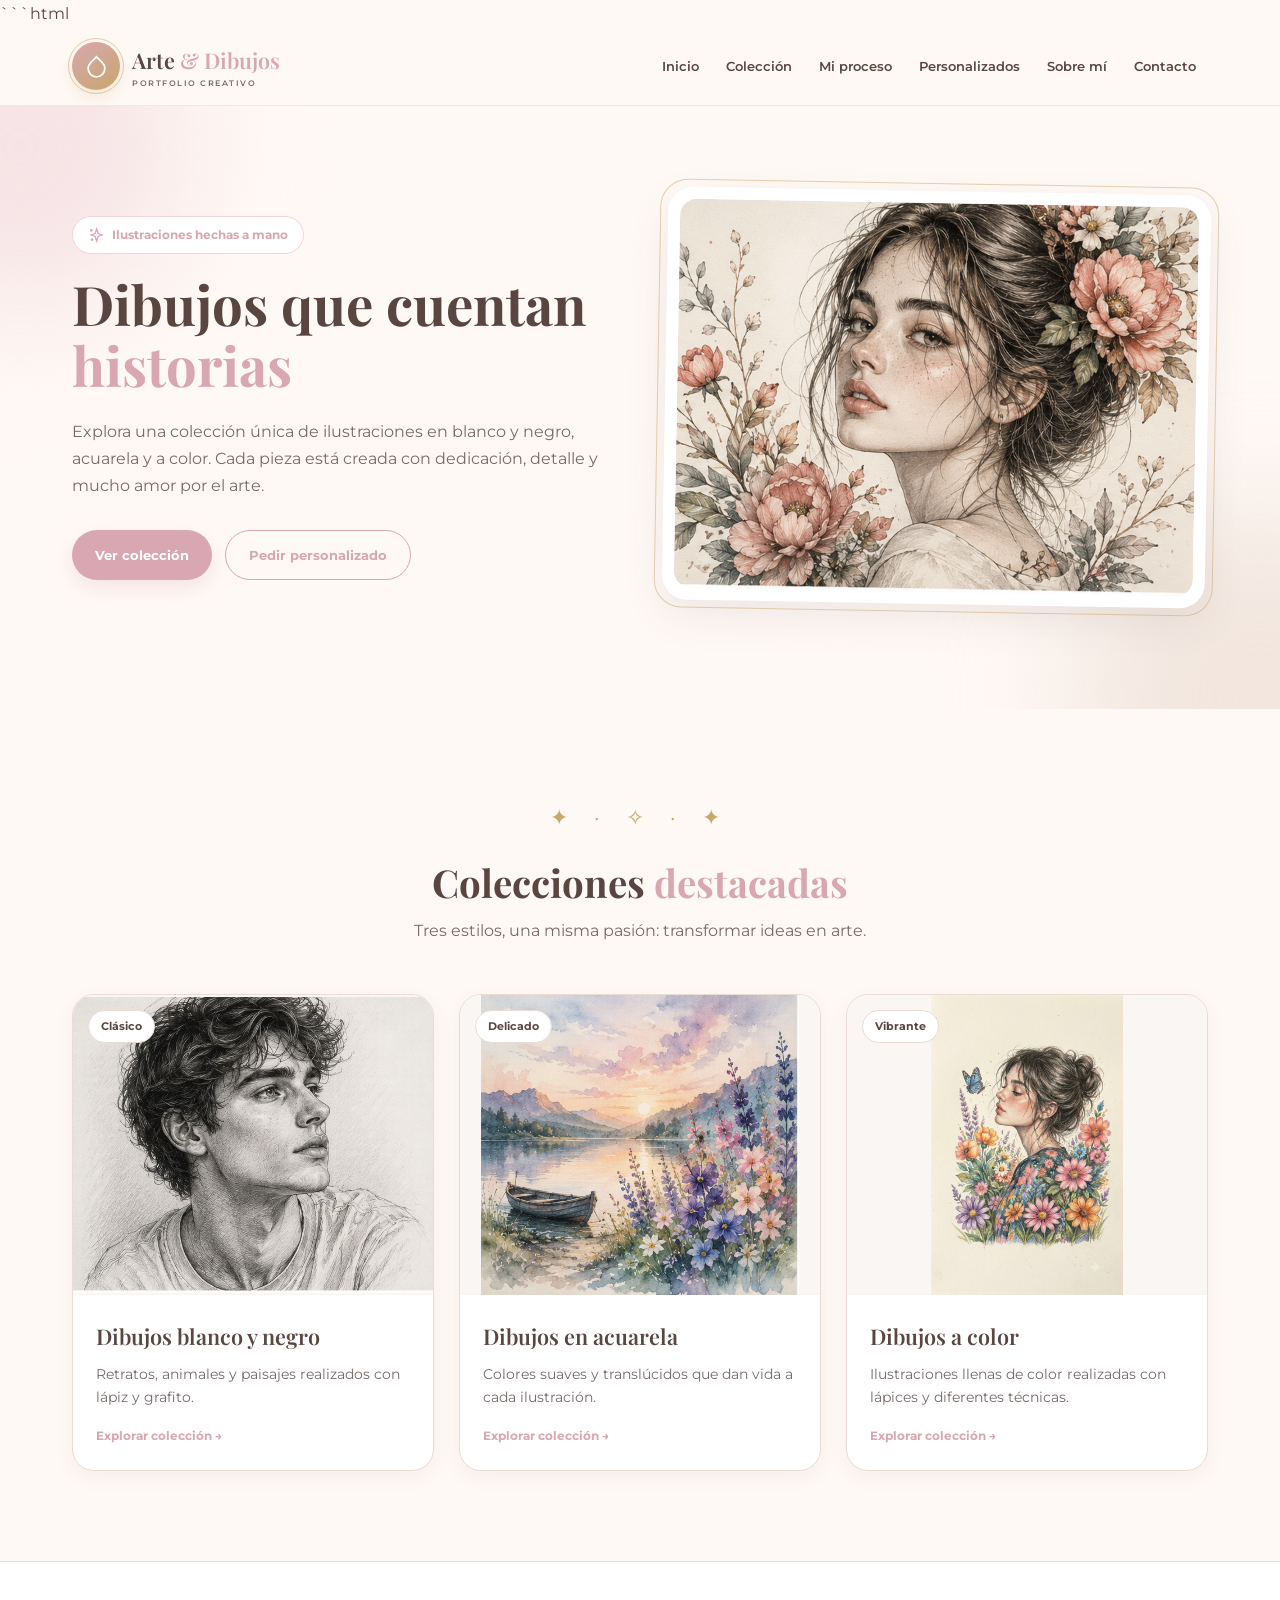
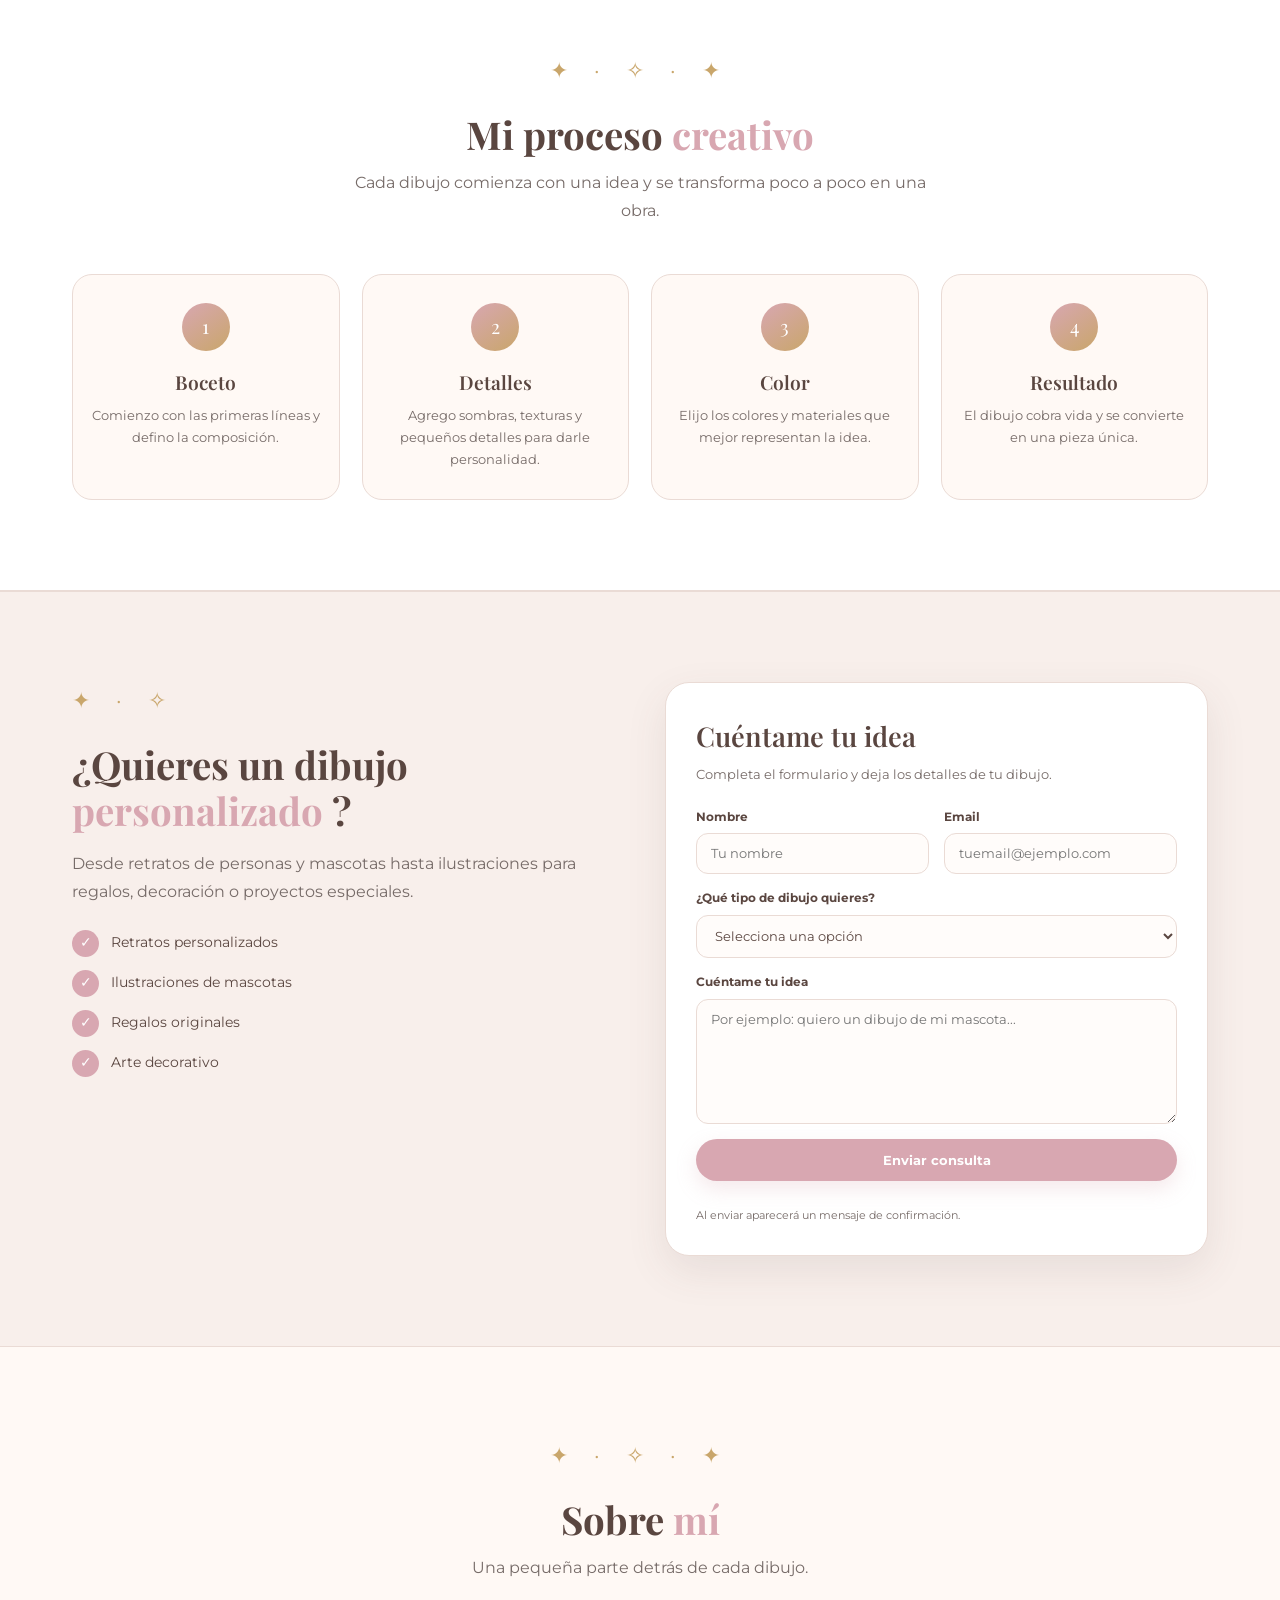
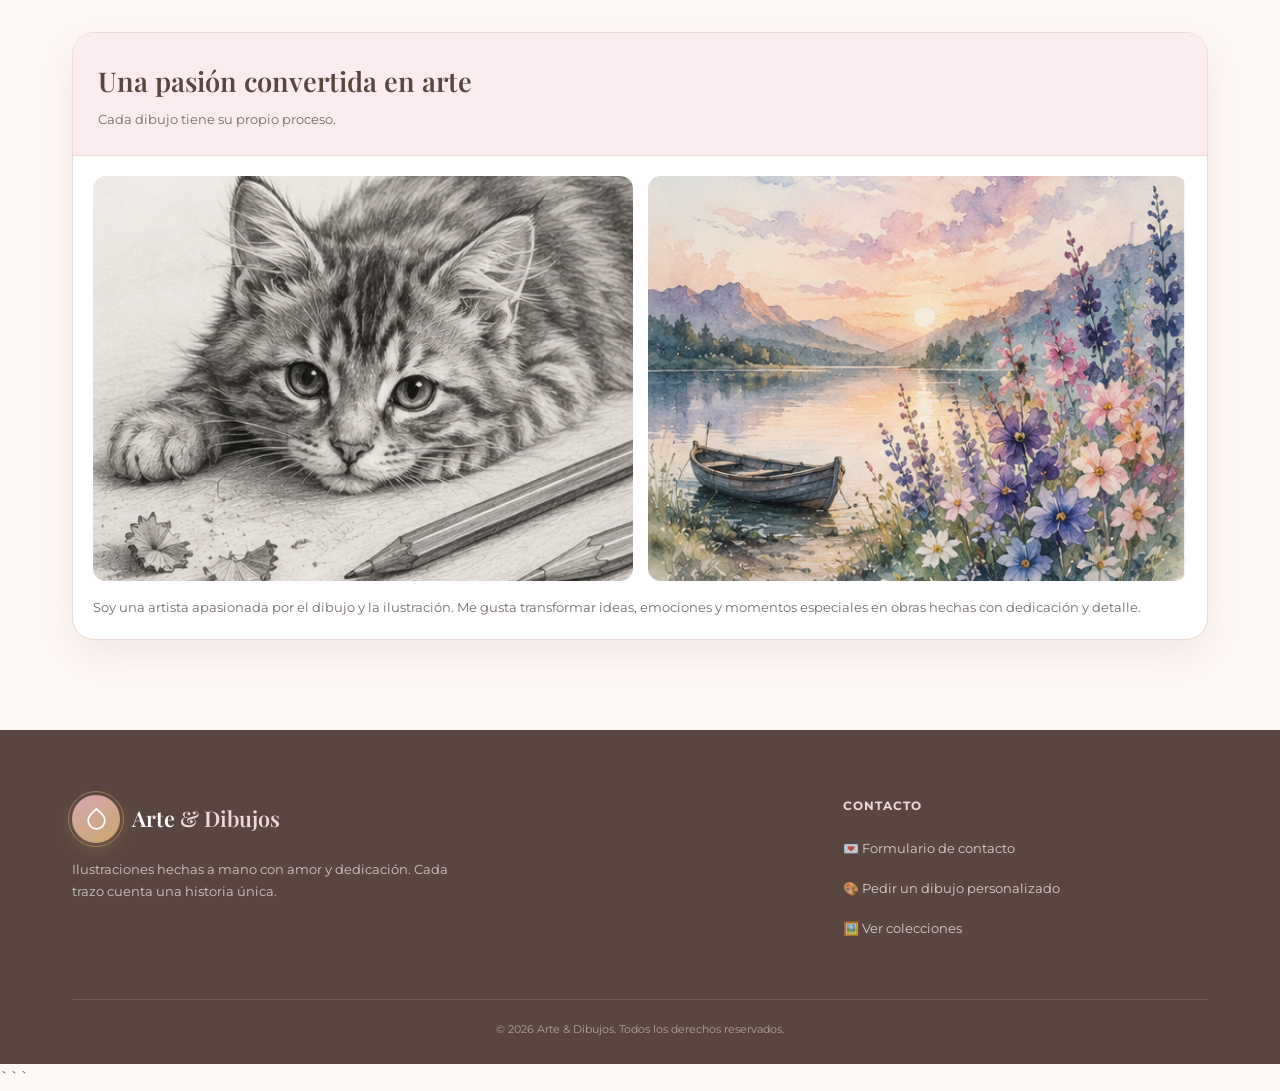
==== commit 8853ac96: "Change greeting message from 'Hello' to 'Goodbye'" ====
--- a/index.html
+++ b/index.html
@@ -1,3 +1,4 @@
+```html
 <!DOCTYPE html>
 <html lang="es">
 
@@ -8,7 +9,7 @@
 
 <title>Arte & Dibujos | Portfolio de Ilustraciones</title>
 
-<meta name="description" content="Portfolio de dibujos e ilustraciones personalizadas.">
+<meta name="description" content="Portfolio de dibujos e ilustraciones hechas a mano.">
 
 <link rel="preconnect" href="https://fonts.googleapis.com">
 <link rel="preconnect" href="https://fonts.gstatic.com" crossorigin>
@@ -19,27 +20,21 @@
 <style>
 
 /* =====================================================
-   COLORES
+   PALETA
 ===================================================== */
 
 :root{
-
     --crema:#FFF9F5;
     --rosa:#D8A7B1;
     --rosa-claro:#F1D5DB;
     --rosa-suave:#FBECEF;
-
     --marron:#5A4640;
     --gris:#766B68;
-
     --beige:#E8D8CC;
     --dorado:#C9A66B;
-
     --blanco:#FFFFFF;
     --borde:#EADBD5;
-
     --sombra:0 15px 40px rgba(90,70,64,.10);
-
 }
 
 
@@ -58,15 +53,14 @@
 }
 
 body{
-
     font-family:'Montserrat',sans-serif;
-
     background:var(--crema);
-
     color:var(--marron);
-
     line-height:1.7;
-
+}
+
+body.no-scroll{
+    overflow:hidden;
 }
 
 a{
@@ -74,6 +68,13 @@
     color:inherit;
 }
 
+button,
+input,
+textarea,
+select{
+    font-family:inherit;
+}
+
 img{
     max-width:100%;
     display:block;
@@ -81,141 +82,111 @@
 
 
 /* =====================================================
+   TIPOGRAFÍA
+===================================================== */
+
+h1,h2,h3,.logo{
+    font-family:'Playfair Display',serif;
+}
+
+h1{
+    font-size:3.4rem;
+    line-height:1.12;
+}
+
+h2{
+    font-size:2.4rem;
+    line-height:1.2;
+}
+
+h3{
+    font-weight:600;
+}
+
+.text-accent{
+    color:var(--rosa);
+}
+
+
+/* =====================================================
    CONTENEDOR
 ===================================================== */
 
 .container{
-
     width:100%;
-
-    max-width:1200px;
-
+    max-width:1180px;
     margin:auto;
-
-    padding:0 20px;
-
+    padding:0 22px;
 }
 
 
 /* =====================================================
-   TIPOGRAFÍA
+   HEADER + LOGO
 ===================================================== */
 
-h1,
-h2,
-h3,
+header{
+    position:sticky;
+    top:0;
+    z-index:100;
+    background:rgba(255,249,245,.94);
+    backdrop-filter:blur(14px);
+    border-bottom:1px solid rgba(216,167,177,.25);
+}
+
+.header-inner{
+    min-height:78px;
+    display:flex;
+    align-items:center;
+    justify-content:space-between;
+}
+
 .logo{
-
-    font-family:'Playfair Display',serif;
-
-}
-
-h1{
-
-    font-size:3.3rem;
-
-    line-height:1.15;
-
+    display:flex;
+    align-items:center;
+    gap:12px;
+    font-size:1.35rem;
     font-weight:600;
-
-}
-
-h2{
-
-    font-size:2.4rem;
-
-    line-height:1.2;
-
-    font-weight:600;
-
-}
-
-h3{
-
-    font-weight:600;
-
-}
-
-.text-accent{
-
+}
+
+.logo-mark{
+    width:48px;
+    height:48px;
+    position:relative;
+    display:flex;
+    align-items:center;
+    justify-content:center;
+    border-radius:50%;
+    background:linear-gradient(145deg,var(--rosa),var(--dorado));
+    color:white;
+    box-shadow:0 7px 18px rgba(201,166,107,.22);
+}
+
+.logo-mark::before{
+    content:"";
+    position:absolute;
+    inset:-4px;
+    border:1px solid var(--dorado);
+    border-radius:50%;
+    opacity:.55;
+}
+
+.logo-mark svg{
+    width:25px;
+    position:relative;
+}
+
+.logo-text span{
     color:var(--rosa);
-
-}
-
-
-/* =====================================================
-   HEADER
-===================================================== */
-
-header{
-
-    position:sticky;
-
-    top:0;
-
-    z-index:100;
-
-    background:rgba(255,249,245,.95);
-
-    backdrop-filter:blur(12px);
-
-    border-bottom:1px solid rgba(216,167,177,.25);
-
-}
-
-.header-inner{
-
-    height:78px;
-
-    display:flex;
-
-    align-items:center;
-
-    justify-content:space-between;
-
-}
-
-
-/* LOGO */
-
-.logo{
-
-    display:flex;
-
-    align-items:center;
-
-    gap:11px;
-
-    font-size:1.35rem;
-
-    font-weight:600;
-
-}
-
-.logo-icon{
-
-    width:43px;
-
-    height:43px;
-
-    display:flex;
-
-    align-items:center;
-
-    justify-content:center;
-
-    border-radius:50%;
-
-    background:var(--rosa);
-
-    color:white;
-
-}
-
-.logo-icon svg{
-
-    width:22px;
-
+}
+
+.logo-sub{
+    display:block;
+    font-family:'Montserrat',sans-serif;
+    font-size:.53rem;
+    letter-spacing:.18em;
+    text-transform:uppercase;
+    color:var(--gris);
+    margin-top:-3px;
 }
 
 
@@ -224,202 +195,126 @@
 ===================================================== */
 
 nav.desktop{
-
     display:none;
-
 }
 
 nav.desktop a{
-
     position:relative;
-
     padding:8px 12px;
-
-    font-size:.85rem;
-
+    font-size:.82rem;
     font-weight:600;
-
+    transition:.3s;
+}
+
+nav.desktop a:hover{
+    color:var(--rosa);
+}
+
+nav.desktop a::after{
+    content:"";
+    position:absolute;
+    left:50%;
+    bottom:0;
+    width:0;
+    height:2px;
+    background:var(--rosa);
+    transform:translateX(-50%);
+    transition:.3s;
+}
+
+nav.desktop a:hover::after{
+    width:55%;
+}
+
+@media(min-width:800px){
+    nav.desktop{
+        display:flex;
+        gap:3px;
+        align-items:center;
+    }
+
+    .menu-btn{
+        display:none;
+    }
+}
+
+
+/* =====================================================
+   MENÚ CELULAR
+===================================================== */
+
+.menu-btn{
+    border:0;
+    background:none;
     color:var(--marron);
-
+    cursor:pointer;
+}
+
+.menu-btn svg{
+    width:27px;
+}
+
+.mobile-menu{
+    position:fixed;
+    inset:0;
+    z-index:500;
+    background:rgba(55,40,40,.38);
+    opacity:0;
+    visibility:hidden;
     transition:.3s;
-
-}
-
-nav.desktop a::after{
-
-    content:"";
-
+}
+
+.mobile-menu.open{
+    opacity:1;
+    visibility:visible;
+}
+
+.mobile-panel{
     position:absolute;
-
+    right:0;
+    top:0;
     bottom:0;
-
-    left:50%;
-
-    width:0;
-
-    height:2px;
-
-    background:var(--rosa);
-
-    transform:translateX(-50%);
-
-    transition:.3s;
-
-}
-
-nav.desktop a:hover{
-
+    width:min(330px,88%);
+    padding:30px 25px;
+    background:var(--crema);
+    transform:translateX(100%);
+    transition:.35s;
+    box-shadow:-15px 0 40px rgba(0,0,0,.12);
+}
+
+.mobile-menu.open .mobile-panel{
+    transform:translateX(0);
+}
+
+.close-btn{
+    position:absolute;
+    right:20px;
+    top:20px;
+    background:none;
+    border:0;
+    color:var(--marron);
+    cursor:pointer;
+}
+
+.close-btn svg{
+    width:25px;
+}
+
+.mobile-links{
+    margin-top:65px;
+}
+
+.mobile-links a{
+    display:block;
+    padding:15px;
+    border-radius:12px;
+    font-weight:600;
+    margin-bottom:6px;
+}
+
+.mobile-links a:hover{
+    background:var(--rosa-suave);
     color:var(--rosa);
-
-}
-
-nav.desktop a:hover::after{
-
-    width:60%;
-
-}
-
-@media(min-width:768px){
-
-    nav.desktop{
-
-        display:flex;
-
-        align-items:center;
-
-        gap:4px;
-
-    }
-
-    .menu-btn{
-
-        display:none;
-
-    }
-
-}
-
-
-/* =====================================================
-   MENÚ MÓVIL
-===================================================== */
-
-.menu-btn{
-
-    background:none;
-
-    border:none;
-
-    cursor:pointer;
-
-    color:var(--marron);
-
-}
-
-.menu-btn svg{
-
-    width:25px;
-
-}
-
-.mobile-menu{
-
-    position:fixed;
-
-    inset:0;
-
-    z-index:200;
-
-    background:rgba(90,70,64,.35);
-
-    opacity:0;
-
-    pointer-events:none;
-
-    transition:.3s;
-
-}
-
-.mobile-menu.open{
-
-    opacity:1;
-
-    pointer-events:auto;
-
-}
-
-.mobile-panel{
-
-    position:absolute;
-
-    right:0;
-
-    top:0;
-
-    bottom:0;
-
-    width:290px;
-
-    background:var(--crema);
-
-    padding:25px;
-
-    transform:translateX(100%);
-
-    transition:.3s;
-
-}
-
-.mobile-menu.open .mobile-panel{
-
-    transform:translateX(0);
-
-}
-
-.mobile-panel a{
-
-    display:block;
-
-    padding:13px;
-
-    border-radius:10px;
-
-    font-weight:600;
-
-    margin-bottom:5px;
-
-}
-
-.mobile-panel a:hover{
-
-    background:var(--rosa-suave);
-
-    color:var(--rosa);
-
-}
-
-.close-btn{
-
-    position:absolute;
-
-    top:18px;
-
-    right:18px;
-
-    background:none;
-
-    border:none;
-
-    cursor:pointer;
-
-    color:var(--marron);
-
-}
-
-.close-btn svg{
-
-    width:25px;
-
 }
 
 
@@ -428,211 +323,119 @@
 ===================================================== */
 
 .hero{
-
     position:relative;
-
     overflow:hidden;
-
-    padding:80px 0 100px;
-
+    padding:85px 0 105px;
 }
 
 .hero-bg{
-
     position:absolute;
-
     inset:0;
-
     z-index:-1;
-
 }
 
 .blob{
-
     position:absolute;
-
     border-radius:50%;
-
-    filter:blur(60px);
-
+    filter:blur(65px);
 }
 
 .blob-1{
-
-    width:300px;
-
-    height:300px;
-
-    background:rgba(241,213,219,.6);
-
-    left:-130px;
-
-    top:-100px;
-
+    width:320px;
+    height:320px;
+    background:rgba(241,213,219,.62);
+    left:-140px;
+    top:-120px;
 }
 
 .blob-2{
-
-    width:350px;
-
-    height:350px;
-
+    width:380px;
+    height:380px;
     background:rgba(232,216,204,.55);
-
-    right:-150px;
-
-    bottom:-150px;
-
+    right:-170px;
+    bottom:-180px;
 }
 
 .hero-grid{
-
     display:grid;
-
     gap:50px;
-
     align-items:center;
-
-}
-
-@media(min-width:1024px){
-
+}
+
+@media(min-width:950px){
     .hero-grid{
-
         grid-template-columns:1fr 1fr;
-
-    }
-
-}
-
-
-/* =====================================================
-   HERO TEXTO
-===================================================== */
+    }
+}
 
 .badge{
-
     display:inline-flex;
-
     align-items:center;
-
     gap:8px;
-
     padding:8px 15px;
-
     border-radius:30px;
-
     border:1px solid var(--rosa-claro);
-
     background:white;
-
     color:var(--rosa);
-
-    font-size:.78rem;
-
+    font-size:.75rem;
     font-weight:700;
-
     margin-bottom:20px;
-
 }
 
 .badge svg{
-
     width:16px;
-
 }
 
 .hero h1{
-
     color:var(--marron);
-
 }
 
 .hero p{
-
     margin-top:22px;
-
-    font-size:1rem;
-
+    max-width:570px;
     color:var(--gris);
-
-    max-width:570px;
-
-}
-
-
-/* =====================================================
-   BOTONES
-===================================================== */
+}
 
 .btn-group{
-
+    display:flex;
+    flex-wrap:wrap;
+    gap:13px;
     margin-top:30px;
-
-    display:flex;
-
-    flex-wrap:wrap;
-
-    gap:13px;
-
 }
 
 .btn{
-
     display:inline-flex;
-
     align-items:center;
-
     justify-content:center;
-
     padding:13px 23px;
-
     border-radius:30px;
-
-    font-size:.85rem;
-
+    font-size:.82rem;
     font-weight:700;
-
+    cursor:pointer;
+    border:0;
     transition:.3s;
-
-    cursor:pointer;
-
 }
 
 .btn-primary{
-
     background:var(--rosa);
-
     color:white;
-
-    box-shadow:0 8px 20px rgba(216,167,177,.28);
-
+    box-shadow:0 8px 20px rgba(216,167,177,.25);
 }
 
 .btn-primary:hover{
-
     background:#C98F9C;
-
     transform:translateY(-3px);
-
 }
 
 .btn-outline{
-
+    border:1.5px solid var(--rosa);
+    color:var(--rosa);
     background:transparent;
-
-    border:1.5px solid var(--rosa);
-
-    color:var(--rosa);
-
 }
 
 .btn-outline:hover{
-
     background:var(--rosa-suave);
-
     transform:translateY(-3px);
-
 }
 
 
@@ -641,57 +444,34 @@
 ===================================================== */
 
 .hero-img-wrap{
-
     position:relative;
-
     padding:12px;
-
     background:white;
-
     border-radius:25px;
-
     box-shadow:var(--sombra);
-
     transform:rotate(1deg);
-
     transition:.4s;
-
 }
 
 .hero-img-wrap:hover{
-
     transform:rotate(0deg) translateY(-5px);
-
 }
 
 .hero-img-wrap::before{
-
     content:"";
-
     position:absolute;
-
     inset:-8px;
-
     border:1px solid var(--dorado);
-
     border-radius:28px;
-
-    opacity:.45;
-
+    opacity:.5;
     z-index:-1;
-
 }
 
 .hero-img-wrap img{
-
     width:100%;
-
     aspect-ratio:4/3;
-
     object-fit:cover;
-
     border-radius:17px;
-
 }
 
 
@@ -700,198 +480,116 @@
 ===================================================== */
 
 section{
-
     padding:90px 0;
-
 }
 
 .section-title{
-
     text-align:center;
-
     margin-bottom:50px;
-
-}
-
-.section-title h2{
-
-    color:var(--marron);
-
 }
 
 .section-title p{
-
-    margin-top:12px;
-
+    max-width:600px;
+    margin:12px auto 0;
     color:var(--gris);
-
-    max-width:600px;
-
-    margin-left:auto;
-
-    margin-right:auto;
-
+}
+
+.decoracion{
+    text-align:center;
+    color:var(--dorado);
+    font-size:1.35rem;
+    letter-spacing:10px;
+    margin-bottom:23px;
 }
 
 
 /* =====================================================
-   TARJETAS
+   COLECCIONES
 ===================================================== */
 
 .cards-grid{
-
     display:grid;
-
+    grid-template-columns:1fr;
     gap:25px;
-
-}
-
-@media(min-width:640px){
-
+}
+
+@media(min-width:650px){
     .cards-grid{
-
-        grid-template-columns:repeat(2,1fr);
-
-    }
-
-}
-
-@media(min-width:1024px){
-
-    .cards-grid{
-
         grid-template-columns:repeat(3,1fr);
-
-    }
-
+    }
 }
 
 .card{
-
     background:white;
-
     border:1px solid var(--borde);
-
+    border-radius:22px;
+    overflow:hidden;
+    box-shadow:0 6px 20px rgba(90,70,64,.06);
+    transition:.4s;
+}
+
+.card:hover{
+    transform:translateY(-10px);
+    box-shadow:var(--sombra);
+}
+
+.card-img{
+    position:relative;
+    overflow:hidden;
+    background:var(--rosa-suave);
+}
+
+.card-img img{
+    width:100%;
+    height:300px;
+    object-fit:contain;
+    background:#FAF6F3;
+    transition:.6s;
+}
+
+.card:hover .card-img img{
+    transform:scale(1.06);
+}
+
+.card-badge{
+    position:absolute;
+    left:15px;
+    top:15px;
+    padding:6px 12px;
     border-radius:20px;
-
-    overflow:hidden;
-
-    box-shadow:0 6px 20px rgba(90,70,64,.06);
-
-    transition:.4s;
-
-}
-
-.card:hover{
-
-    transform:translateY(-10px);
-
-    box-shadow:var(--sombra);
-
-}
-
-.card-img{
-
-    position:relative;
-
-    overflow:hidden;
-
-    background:var(--rosa-suave);
-
-}
-
-.card-img img{
-
-    width:100%;
-
-    height:300px;
-
-    object-fit:contain;
-
-    background:#FAF6F3;
-
-    transition:.6s;
-
-}
-
-.card:hover .card-img img{
-
-    transform:scale(1.07);
-
-}
-
-.card-badge{
-
-    position:absolute;
-
-    left:15px;
-
-    top:15px;
-
     background:white;
-
-    color:var(--marron);
-
-    padding:6px 12px;
-
-    border-radius:20px;
-
-    font-size:.7rem;
-
+    border:1px solid var(--borde);
+    font-size:.68rem;
     font-weight:700;
-
-    border:1px solid var(--borde);
-
 }
 
 .card-body{
-
     padding:23px;
-
 }
 
 .card-body h3{
-
     font-size:1.35rem;
-
-    color:var(--marron);
-
     margin-bottom:8px;
-
 }
 
 .card-body p{
-
-    font-size:.87rem;
-
+    font-size:.85rem;
     color:var(--gris);
-
 }
 
 .card-link{
-
     display:inline-block;
-
     margin-top:16px;
-
     color:var(--rosa);
-
-    font-size:.8rem;
-
+    font-size:.78rem;
     font-weight:700;
-
     cursor:pointer;
-
     transition:.3s;
-
 }
 
 .card-link:hover{
-
     color:var(--dorado);
-
     transform:translateX(5px);
-
 }
 
 
@@ -900,395 +598,233 @@
 ===================================================== */
 
 .gallery-page{
-
     display:none;
-
     min-height:100vh;
-
-    padding:70px 0 100px;
-
-    background:var(--crema);
-
+    padding:65px 0 100px;
+    background:
+        radial-gradient(circle at 10% 10%,#FBECEF 0,transparent 25%),
+        var(--crema);
 }
 
 .gallery-page.active{
-
     display:block;
-
     animation:galleryAppear .5s ease;
-
 }
 
 @keyframes galleryAppear{
-
     from{
-
         opacity:0;
-
         transform:translateY(20px);
-
-    }
-
+    }
     to{
-
         opacity:1;
-
         transform:translateY(0);
-
-    }
-
+    }
 }
 
 .gallery-header{
-
     text-align:center;
-
     max-width:700px;
-
     margin:0 auto 45px;
-
 }
 
 .gallery-header h2{
-
     margin-top:20px;
-
 }
 
 .gallery-header p{
-
     margin-top:12px;
-
     color:var(--gris);
-
 }
 
 .back-btn{
-
     display:inline-flex;
-
     align-items:center;
-
     gap:8px;
-
     padding:10px 18px;
-
     border:1px solid var(--rosa);
-
     border-radius:30px;
-
+    background:white;
     color:var(--rosa);
-
+    font-weight:700;
+    font-size:.8rem;
+    cursor:pointer;
+    transition:.3s;
+}
+
+.back-btn:hover{
+    background:var(--rosa-suave);
+    transform:translateX(-4px);
+}
+
+.gallery-grid{
+    display:grid;
+    grid-template-columns:1fr;
+    gap:22px;
+}
+
+@media(min-width:600px){
+    .gallery-grid{
+        grid-template-columns:repeat(2,1fr);
+    }
+}
+
+@media(min-width:1000px){
+    .gallery-grid{
+        grid-template-columns:repeat(3,1fr);
+    }
+}
+
+.gallery-item{
+    position:relative;
     background:white;
-
+    padding:10px;
+    border:1px solid var(--borde);
+    border-radius:20px;
+    box-shadow:0 7px 22px rgba(90,70,64,.07);
+    cursor:pointer;
+    overflow:hidden;
+    transition:.4s;
+}
+
+.gallery-item:nth-child(2){
+    transform:translateY(18px);
+}
+
+.gallery-item:nth-child(2):hover{
+    transform:translateY(8px);
+}
+
+.gallery-item:hover{
+    transform:translateY(-7px);
+    box-shadow:var(--sombra);
+}
+
+.gallery-item img{
+    width:100%;
+    height:330px;
+    object-fit:cover;
+    border-radius:13px;
+    background:#FAF6F3;
+    transition:.5s;
+}
+
+.gallery-item:hover img{
+    transform:scale(1.04);
+}
+
+.gallery-overlay{
+    position:absolute;
+    inset:10px;
+    border-radius:13px;
+    display:flex;
+    align-items:center;
+    justify-content:center;
+    background:rgba(90,70,64,.45);
+    opacity:0;
+    transition:.3s;
+}
+
+.gallery-item:hover .gallery-overlay{
+    opacity:1;
+}
+
+.gallery-overlay span{
+    padding:9px 17px;
+    border-radius:25px;
+    background:white;
+    color:var(--marron);
+    font-size:.73rem;
     font-weight:700;
-
-    font-size:.82rem;
-
+}
+
+.gallery-caption{
+    padding:13px 8px 7px;
+    text-align:center;
+    font-family:'Playfair Display',serif;
+    font-size:1.05rem;
+}
+
+
+/* =====================================================
+   VISOR DE IMÁGENES
+===================================================== */
+
+.image-modal{
+    position:fixed;
+    inset:0;
+    z-index:1000;
+    display:flex;
+    align-items:center;
+    justify-content:center;
+    padding:25px;
+    background:rgba(55,40,40,.9);
+    opacity:0;
+    visibility:hidden;
+    pointer-events:none;
+    transition:.3s;
+}
+
+.image-modal.open{
+    opacity:1;
+    visibility:visible;
+    pointer-events:auto;
+}
+
+.modal-content{
+    position:relative;
+    max-width:950px;
+    width:100%;
+    display:flex;
+    justify-content:center;
+}
+
+.modal-content img{
+    max-width:100%;
+    max-height:80vh;
+    object-fit:contain;
+    border-radius:13px;
+    animation:zoomImage .35s ease;
+}
+
+@keyframes zoomImage{
+    from{
+        transform:scale(.85);
+        opacity:0;
+    }
+    to{
+        transform:scale(1);
+        opacity:1;
+    }
+}
+
+.modal-close{
+    position:absolute;
+    right:0;
+    top:-52px;
+    width:42px;
+    height:42px;
+    border:0;
+    border-radius:50%;
+    background:white;
+    color:var(--marron);
+    font-size:25px;
     cursor:pointer;
-
-    transition:.3s;
-
-}
-
-.back-btn:hover{
-
-    background:var(--rosa-suave);
-
-    transform:translateX(-4px);
-
-}
-
-
-/* =====================================================
-   GALERÍA ESTILO PORTFOLIO
-===================================================== */
-
-.gallery-grid{
-
-    display:grid;
-
-    grid-template-columns:1fr;
-
-    gap:22px;
-
-}
-
-@media(min-width:600px){
-
-    .gallery-grid{
-
-        grid-template-columns:repeat(2,1fr);
-
-    }
-
-}
-
-@media(min-width:1000px){
-
-    .gallery-grid{
-
-        grid-template-columns:repeat(3,1fr);
-
-    }
-
-}
-
-.gallery-item{
-
-    position:relative;
-
-    background:white;
-
-    padding:10px;
-
-    border:1px solid var(--borde);
-
-    border-radius:18px;
-
-    box-shadow:0 6px 20px rgba(90,70,64,.07);
-
-    transition:.4s;
-
-    cursor:pointer;
-
-    overflow:hidden;
-
-}
-
-.gallery-item:hover{
-
-    transform:translateY(-7px);
-
-    box-shadow:var(--sombra);
-
-}
-
-.gallery-item img{
-
-    width:100%;
-
-    height:330px;
-
-    object-fit:cover;
-
-    border-radius:12px;
-
-    background:#FAF6F3;
-
-    transition:.5s;
-
-}
-
-.gallery-item:hover img{
-
-    transform:scale(1.04);
-
-}
-
-.gallery-item::after{
-
-    content:"Ver dibujo";
-
+}
+
+.modal-close:hover{
+    background:var(--rosa);
+    color:white;
+}
+
+.modal-title{
     position:absolute;
-
-    left:50%;
-
-    top:50%;
-
-    transform:translate(-50%,-50%) scale(.8);
-
-    background:rgba(90,70,64,.85);
-
+    bottom:-42px;
+    left:0;
+    right:0;
+    text-align:center;
     color:white;
-
-    padding:9px 18px;
-
-    border-radius:25px;
-
-    font-size:.75rem;
-
-    font-weight:600;
-
-    opacity:0;
-
-    transition:.3s;
-
-}
-
-.gallery-item:hover::after{
-
-    opacity:1;
-
-    transform:translate(-50%,-50%) scale(1);
-
-}
-
-.gallery-caption{
-
-    padding:13px 8px 7px;
-
-    text-align:center;
-
     font-family:'Playfair Display',serif;
-
-    font-size:1.05rem;
-
-    color:var(--marron);
-
-}
-
-
-/* =====================================================
-   VISOR GRANDE
-===================================================== */
-
-.image-modal{
-
-    position:fixed;
-
-    inset:0;
-
-    z-index:1000;
-
-    display:flex;
-
-    align-items:center;
-
-    justify-content:center;
-
-    padding:25px;
-
-    background:rgba(55,40,40,.88);
-
-    opacity:0;
-
-    visibility:hidden;
-
-    pointer-events:none;
-
-    transition:.3s;
-
-}
-
-.image-modal.open{
-
-    opacity:1;
-
-    visibility:visible;
-
-    pointer-events:auto;
-
-}
-
-.modal-content{
-
-    position:relative;
-
-    max-width:950px;
-
-    max-height:90vh;
-
-    display:flex;
-
-    justify-content:center;
-
-    align-items:center;
-
-}
-
-.modal-content img{
-
-    max-width:100%;
-
-    max-height:82vh;
-
-    object-fit:contain;
-
-    border-radius:12px;
-
-    box-shadow:0 30px 70px rgba(0,0,0,.4);
-
-    animation:zoomImage .35s ease;
-
-}
-
-@keyframes zoomImage{
-
-    from{
-
-        transform:scale(.85);
-
-        opacity:0;
-
-    }
-
-    to{
-
-        transform:scale(1);
-
-        opacity:1;
-
-    }
-
-}
-
-.modal-close{
-
-    position:absolute;
-
-    right:-20px;
-
-    top:-55px;
-
-    width:42px;
-
-    height:42px;
-
-    border:none;
-
-    border-radius:50%;
-
-    background:white;
-
-    color:var(--marron);
-
-    font-size:25px;
-
-    cursor:pointer;
-
-    transition:.3s;
-
-}
-
-.modal-close:hover{
-
-    background:var(--rosa);
-
-    color:white;
-
-    transform:rotate(90deg);
-
-}
-
-.modal-title{
-
-    position:absolute;
-
-    bottom:-45px;
-
-    left:0;
-
-    right:0;
-
-    text-align:center;
-
-    color:white;
-
-    font-family:'Playfair Display',serif;
-
-    font-size:1.1rem;
-
 }
 
 
@@ -1297,97 +833,60 @@
 ===================================================== */
 
 .proceso{
-
     background:white;
-
     border-top:1px solid var(--borde);
-
     border-bottom:1px solid var(--borde);
-
 }
 
 .proceso-grid{
-
     display:grid;
-
-    gap:25px;
-
-}
-
-@media(min-width:768px){
-
+    grid-template-columns:1fr;
+    gap:22px;
+}
+
+@media(min-width:700px){
     .proceso-grid{
-
         grid-template-columns:repeat(4,1fr);
-
-    }
-
+    }
 }
 
 .proceso-card{
-
+    position:relative;
     text-align:center;
-
-    padding:25px 18px;
-
+    padding:28px 18px;
     border:1px solid var(--borde);
-
-    border-radius:18px;
-
+    border-radius:20px;
     background:var(--crema);
-
     transition:.35s;
-
 }
 
 .proceso-card:hover{
-
     transform:translateY(-7px);
-
     box-shadow:var(--sombra);
-
 }
 
 .proceso-numero{
-
-    width:45px;
-
-    height:45px;
-
+    width:48px;
+    height:48px;
     margin:0 auto 15px;
-
     border-radius:50%;
-
-    background:var(--rosa);
-
+    display:flex;
+    align-items:center;
+    justify-content:center;
+    background:linear-gradient(145deg,var(--rosa),var(--dorado));
     color:white;
-
-    display:flex;
-
-    align-items:center;
-
-    justify-content:center;
-
     font-family:'Playfair Display',serif;
-
     font-size:1.2rem;
-
 }
 
 .proceso-card h3{
-
     font-size:1.2rem;
-
-    margin-bottom:8px;
-
+    margin-bottom:7px;
 }
 
 .proceso-card p{
-
-    font-size:.82rem;
-
+    font-size:.8rem;
     color:var(--gris);
-
 }
 
 
@@ -1396,93 +895,134 @@
 ===================================================== */
 
 .personalizados{
-
     background:#F8EFEB;
-
     border-top:1px solid var(--borde);
-
     border-bottom:1px solid var(--borde);
-
 }
 
 .personalizados-grid{
-
     display:grid;
-
     gap:50px;
-
+    align-items:start;
+}
+
+@media(min-width:900px){
+    .personalizados-grid{
+        grid-template-columns:1fr 1fr;
+    }
+}
+
+.personalizados-description{
+    margin-top:17px;
+    color:var(--gris);
+}
+
+.personalizados ul{
+    list-style:none;
+    margin-top:25px;
+}
+
+.personalizados li{
+    display:flex;
     align-items:center;
-
-}
-
-@media(min-width:1024px){
-
-    .personalizados-grid{
-
+    gap:12px;
+    margin-bottom:13px;
+    font-size:.88rem;
+}
+
+.icon-check{
+    width:27px;
+    height:27px;
+    border-radius:50%;
+    display:flex;
+    align-items:center;
+    justify-content:center;
+    flex-shrink:0;
+    background:var(--rosa);
+    color:white;
+}
+
+
+/* =====================================================
+   FORMULARIO
+===================================================== */
+
+.contact-box{
+    padding:30px;
+    background:white;
+    border:1px solid var(--borde);
+    border-radius:24px;
+    box-shadow:var(--sombra);
+}
+
+.contact-box-header{
+    margin-bottom:22px;
+}
+
+.contact-box-header h3{
+    font-size:1.7rem;
+}
+
+.contact-box-header p{
+    margin-top:5px;
+    font-size:.8rem;
+    color:var(--gris);
+}
+
+.form-grid{
+    display:grid;
+    gap:15px;
+}
+
+.form-row{
+    display:grid;
+    gap:15px;
+}
+
+@media(min-width:600px){
+    .form-row{
         grid-template-columns:1fr 1fr;
-
-    }
-
-}
-
-.personalizados h2{
-
+    }
+}
+
+.form-group label{
+    display:block;
+    margin-bottom:6px;
+    font-size:.73rem;
+    font-weight:700;
     color:var(--marron);
-
-}
-
-.personalizados-description{
-
-    margin-top:17px;
-
+}
+
+.form-group input,
+.form-group select,
+.form-group textarea{
+    width:100%;
+    padding:12px 14px;
+    border:1px solid var(--borde);
+    border-radius:12px;
+    outline:none;
+    background:#FFFCFA;
+    color:var(--marron);
+    font-size:.8rem;
+    transition:.3s;
+}
+
+.form-group textarea{
+    min-height:125px;
+    resize:vertical;
+}
+
+.form-group input:focus,
+.form-group select:focus,
+.form-group textarea:focus{
+    border-color:var(--rosa);
+    box-shadow:0 0 0 3px rgba(216,167,177,.12);
+}
+
+.form-note{
+    font-size:.68rem;
     color:var(--gris);
-
-}
-
-.personalizados ul{
-
-    list-style:none;
-
-    margin-top:25px;
-
-}
-
-.personalizados li{
-
-    display:flex;
-
-    align-items:center;
-
-    gap:12px;
-
-    margin-bottom:13px;
-
-    color:var(--marron);
-
-    font-size:.9rem;
-
-}
-
-.icon-check{
-
-    width:27px;
-
-    height:27px;
-
-    border-radius:50%;
-
-    display:flex;
-
-    align-items:center;
-
-    justify-content:center;
-
-    flex-shrink:0;
-
-    background:var(--rosa);
-
-    color:white;
-
+    margin-top:10px;
 }
 
 
@@ -1491,112 +1031,52 @@
 ===================================================== */
 
 .about-card{
-
     background:white;
-
     border:1px solid var(--borde);
-
     border-radius:22px;
-
     overflow:hidden;
-
     box-shadow:var(--sombra);
-
 }
 
 .about-card-header{
-
     padding:25px;
-
     background:var(--rosa-suave);
-
     border-bottom:1px solid var(--borde);
-
 }
 
 .about-card-header h3{
-
     font-size:1.7rem;
-
 }
 
 .about-card-header p{
-
     color:var(--gris);
-
     margin-top:4px;
-
-    font-size:.85rem;
-
+    font-size:.82rem;
 }
 
 .about-card-body{
-
     padding:20px;
-
     display:grid;
-
     gap:15px;
-
-}
-
-@media(min-width:640px){
-
+}
+
+@media(min-width:600px){
     .about-card-body{
-
         grid-template-columns:1fr 1fr;
-
-    }
-
+    }
 }
 
 .about-card-body img{
-
     width:100%;
-
     aspect-ratio:4/3;
-
     object-fit:cover;
-
     border-radius:13px;
-
-    transition:.4s;
-
-}
-
-.about-card-body img:hover{
-
-    transform:scale(1.03);
-
 }
 
 .about-card-body p{
-
     grid-column:1/-1;
-
-    font-size:.85rem;
-
+    font-size:.84rem;
     color:var(--gris);
-
-}
-
-
-/* =====================================================
-   DECORACIÓN
-===================================================== */
-
-.decoracion{
-
-    text-align:center;
-
-    color:var(--dorado);
-
-    font-size:1.5rem;
-
-    letter-spacing:10px;
-
-    margin-bottom:25px;
-
 }
 
 
@@ -1605,285 +1085,220 @@
 ===================================================== */
 
 footer{
-
     background:var(--marron);
-
     color:white;
-
     padding:65px 0 25px;
-
 }
 
 .footer-grid{
-
     display:grid;
-
     gap:40px;
-
-}
-
-@media(min-width:640px){
-
+}
+
+@media(min-width:650px){
     .footer-grid{
-
         grid-template-columns:2fr 1fr;
-
-    }
-
+    }
 }
 
 .footer-brand p{
-
     margin-top:15px;
-
-    font-size:.85rem;
-
+    max-width:380px;
+    font-size:.82rem;
     color:rgba(255,255,255,.7);
-
-    max-width:350px;
-
 }
 
 .footer-col h4{
-
+    margin-bottom:18px;
+    color:var(--rosa-claro);
+    font-size:.78rem;
+    text-transform:uppercase;
+    letter-spacing:.08em;
+}
+
+.footer-col ul{
+    list-style:none;
+}
+
+.footer-col li{
+    margin-bottom:13px;
+}
+
+.footer-col a{
     font-size:.8rem;
-
-    text-transform:uppercase;
-
-    letter-spacing:.08em;
-
-    color:var(--rosa-claro);
-
-    margin-bottom:18px;
-
-}
-
-.footer-col ul{
-
-    list-style:none;
-
-}
-
-.footer-col li{
-
-    margin-bottom:13px;
-
-}
-
-.footer-col a{
-
-    display:flex;
-
-    align-items:center;
-
-    gap:8px;
-
-    font-size:.82rem;
-
     color:rgba(255,255,255,.75);
-
     transition:.3s;
-
 }
 
 .footer-col a:hover{
-
     color:white;
-
-    transform:translateX(4px);
-
 }
 
 .footer-bottom{
-
     margin-top:45px;
-
     padding-top:20px;
-
     border-top:1px solid rgba(255,255,255,.12);
-
     text-align:center;
-
-    font-size:.7rem;
-
+    font-size:.68rem;
     color:rgba(255,255,255,.5);
-
 }
 
 
 /* =====================================================
-   ANIMACIONES AL HACER SCROLL
+   ANIMACIONES
 ===================================================== */
 
 .reveal{
-
     opacity:0;
-
-    transform:translateY(35px);
-
-    transition:opacity .8s ease, transform .8s ease;
-
+    transform:translateY(30px);
+    transition:.8s ease;
 }
 
 .reveal.visible{
-
     opacity:1;
-
     transform:translateY(0);
-
 }
 
 .hero-text{
-
     animation:aparecer .8s ease;
-
 }
 
 .hero-image{
-
     animation:aparecer 1s ease;
-
 }
 
 @keyframes aparecer{
-
     from{
-
         opacity:0;
-
         transform:translateY(20px);
-
-    }
-
+    }
     to{
-
         opacity:1;
-
         transform:translateY(0);
-
-    }
-
+    }
 }
 
 
 /* =====================================================
-   BOTÓN VOLVER ARRIBA
+   VOLVER ARRIBA
 ===================================================== */
 
 .top-btn{
-
     position:fixed;
-
-    right:22px;
-
-    bottom:22px;
-
+    right:20px;
+    bottom:20px;
     z-index:90;
-
     width:45px;
-
     height:45px;
-
-    border:none;
-
+    border:0;
     border-radius:50%;
-
     background:var(--rosa);
-
     color:white;
-
-    font-size:20px;
-
+    font-size:19px;
     cursor:pointer;
-
     box-shadow:0 8px 20px rgba(90,70,64,.2);
-
     opacity:0;
-
     visibility:hidden;
-
     transition:.3s;
-
 }
 
 .top-btn.show{
-
     opacity:1;
-
     visibility:visible;
-
 }
 
 .top-btn:hover{
-
     background:var(--dorado);
-
     transform:translateY(-4px);
-
 }
 
 
 /* =====================================================
-   MÓVIL
+   CELULAR
 ===================================================== */
 
 @media(max-width:639px){
 
+    .container{
+        padding:0 17px;
+    }
+
     h1{
-
-        font-size:2.5rem;
-
+        font-size:2.45rem;
     }
 
     h2{
-
         font-size:2rem;
-
     }
 
     .hero{
-
         padding:55px 0 70px;
-
     }
 
     section{
-
-        padding:70px 0;
-
+        padding:68px 0;
+    }
+
+    .btn-group{
+        flex-direction:column;
+    }
+
+    .btn{
+        width:100%;
+    }
+
+    .hero-img-wrap{
+        transform:none;
+    }
+
+    .hero-img-wrap::before{
+        inset:-5px;
+    }
+
+    .card-img img{
+        height:270px;
+    }
+
+    .gallery-item:nth-child(2){
+        transform:none;
     }
 
     .gallery-item img{
-
-        height:300px;
-
-    }
-
-    .modal-close{
-
-        right:0;
-
-        top:-50px;
-
+        height:290px;
+    }
+
+    .contact-box{
+        padding:22px 18px;
+    }
+
+    .logo{
+        font-size:1.12rem;
+    }
+
+    .logo-mark{
+        width:43px;
+        height:43px;
+    }
+
+    .logo-sub{
+        display:none;
     }
 
 }
 
 
 /* =====================================================
-   REDUCIR ANIMACIONES SI EL USUARIO LO PREFIERE
+   MENOS ANIMACIONES
 ===================================================== */
 
 @media(prefers-reduced-motion:reduce){
 
-    *{
-
+    *,
+    *::before,
+    *::after{
+        animation:none!important;
+        transition:none!important;
         scroll-behavior:auto!important;
-
-        transition:none!important;
-
-        animation:none!important;
-
     }
 
 }
@@ -1904,9 +1319,67 @@
 
 <div class="container header-inner">
 
-<a href="#" class="logo" onclick="mostrarInicio()">
-
-<div class="logo-icon">
+<a href="#" class="logo" onclick="mostrarInicio();return false;">
+
+<div class="logo-mark">
+
+<svg xmlns="http://www.w3.org/2000/svg"
+fill="none"
+viewBox="0 0 24 24"
+stroke="currentColor"
+stroke-width="1.7">
+
+<path d="M12 2.69l5.66 5.66a8 8 0 1 1-11.31 0z"/>
+
+</svg>
+
+</div>
+
+<div class="logo-text">
+
+Arte <span>& Dibujos</span>
+
+<small class="logo-sub">
+Portfolio creativo
+</small>
+
+</div>
+
+</a>
+
+
+<nav class="desktop">
+
+<a href="#" onclick="mostrarInicio();return false;">
+Inicio
+</a>
+
+<a href="#coleccion">
+Colección
+</a>
+
+<a href="#proceso">
+Mi proceso
+</a>
+
+<a href="#personalizados">
+Personalizados
+</a>
+
+<a href="#sobre-mi">
+Sobre mí
+</a>
+
+<a href="#contacto">
+Contacto
+</a>
+
+</nav>
+
+
+<button class="menu-btn"
+onclick="abrirMenu()"
+aria-label="Abrir menú">
 
 <svg xmlns="http://www.w3.org/2000/svg"
 fill="none"
@@ -1914,39 +1387,30 @@
 stroke="currentColor"
 stroke-width="2">
 
-<path d="M12 2.69l5.66 5.66a8 8 0 1 1-11.31 0z"/>
+<path d="M4 6h16M4 12h16M4 18h16"/>
 
 </svg>
 
-</div>
-
-<span>
-Arte <span style="color:var(--rosa);">& Dibujos</span>
-</span>
-
-</a>
-
-
-<nav class="desktop">
-
-<a href="#" onclick="mostrarInicio()">Inicio</a>
-
-<a href="#coleccion">Colección</a>
-
-<a href="#proceso">Mi proceso</a>
-
-<a href="#personalizados">Personalizados</a>
-
-<a href="#sobre-mi">Sobre mí</a>
-
-<a href="#contacto">Contacto</a>
-
-</nav>
-
-
-<button class="menu-btn"
-aria-label="Abrir menú"
-onclick="document.getElementById('mobileMenu').classList.add('open')">
+</button>
+
+</div>
+
+</header>
+
+
+
+<!-- =====================================================
+     MENÚ MÓVIL
+===================================================== -->
+
+<div id="mobileMenu"
+class="mobile-menu"
+onclick="cerrarMenuFondo(event)">
+
+<div class="mobile-panel">
+
+<button class="close-btn"
+onclick="cerrarMenu()">
 
 <svg xmlns="http://www.w3.org/2000/svg"
 fill="none"
@@ -1954,30 +1418,74 @@
 stroke="currentColor"
 stroke-width="2">
 
-<path d="M4 6h16M4 12h16M4 18h16"/>
+<path d="M6 18L18 6M6 6l12 12"/>
 
 </svg>
 
 </button>
 
-</div>
-
-</header>
+
+<div class="mobile-links">
+
+<a href="#" onclick="mostrarInicio();cerrarMenu();return false;">
+Inicio
+</a>
+
+<a href="#coleccion" onclick="cerrarMenu();">
+Colección
+</a>
+
+<a href="#proceso" onclick="cerrarMenu();">
+Mi proceso
+</a>
+
+<a href="#personalizados" onclick="cerrarMenu();">
+Personalizados
+</a>
+
+<a href="#sobre-mi" onclick="cerrarMenu();">
+Sobre mí
+</a>
+
+<a href="#contacto" onclick="cerrarMenu();">
+Contacto
+</a>
+
+</div>
+
+</div>
+
+</div>
 
 
 
 <!-- =====================================================
-     MENÚ MÓVIL
+     PÁGINA PRINCIPAL
 ===================================================== -->
 
-<div id="mobileMenu"
-class="mobile-menu"
-onclick="if(event.target===this)cerrarMenu()">
-
-<div class="mobile-panel">
-
-<button class="close-btn"
-onclick="cerrarMenu()">
+<div id="paginaPrincipal">
+
+<main>
+
+
+<!-- HERO -->
+
+<section class="hero" id="inicio">
+
+<div class="hero-bg">
+
+<div class="blob blob-1"></div>
+<div class="blob blob-2"></div>
+
+</div>
+
+
+<div class="container hero-grid">
+
+
+<div class="hero-text">
+
+<div class="badge">
 
 <svg xmlns="http://www.w3.org/2000/svg"
 fill="none"
@@ -1985,1044 +1493,1061 @@
 stroke="currentColor"
 stroke-width="2">
 
-<path d="M6 18L18 6M6 6l12 12"/>
+<path d="M5 3v4M3 5h4M6 17v4m-2-2h4m5-16l2.286 6.857L21 12l-5.714 2.143L13 21l-2.286-6.857L5 12l5.714-2.143z"/>
 
 </svg>
 
+Ilustraciones hechas a mano
+
+</div>
+
+
+<h1>
+
+Dibujos que cuentan
+
+<span class="text-accent">
+historias
+</span>
+
+</h1>
+
+
+<p>
+
+Explora una colección única de ilustraciones
+en blanco y negro, acuarela y a color.
+Cada pieza está creada con dedicación,
+detalle y mucho amor por el arte.
+
+</p>
+
+
+<div class="btn-group">
+
+<a href="#coleccion"
+class="btn btn-primary">
+
+Ver colección
+
+</a>
+
+<a href="#personalizados"
+class="btn btn-outline">
+
+Pedir personalizado
+
+</a>
+
+</div>
+
+</div>
+
+
+<div class="hero-image">
+
+<div class="hero-img-wrap">
+
+<img
+src="01_retrato_flores.png"
+alt="Ilustración principal de retrato artístico con flores">
+
+</div>
+
+</div>
+
+
+</div>
+
+</section>
+
+
+
+<!-- COLECCIONES -->
+
+<section id="coleccion">
+
+<div class="container reveal">
+
+<div class="decoracion">
+✦ · ✧ · ✦
+</div>
+
+<div class="section-title">
+
+<h2>
+Colecciones
+<span class="text-accent">
+destacadas
+</span>
+</h2>
+
+<p>
+Tres estilos, una misma pasión:
+transformar ideas en arte.
+</p>
+
+</div>
+
+
+<div class="cards-grid">
+
+
+<article class="card">
+
+<div class="card-img">
+
+<img
+src="02_dibujo_blanco_y_negro.png"
+alt="Dibujos blanco y negro">
+
+<span class="card-badge">
+Clásico
+</span>
+
+</div>
+
+<div class="card-body">
+
+<h3>
+Dibujos blanco y negro
+</h3>
+
+<p>
+Retratos, animales y paisajes realizados
+con lápiz y grafito.
+</p>
+
+<a class="card-link"
+onclick="abrirGaleria('galeriaBlanco')">
+
+Explorar colección →
+
+</a>
+
+</div>
+
+</article>
+
+
+<article class="card">
+
+<div class="card-img">
+
+<img
+src="03_dibujo_acuarela.png"
+alt="Dibujos en acuarela">
+
+<span class="card-badge">
+Delicado
+</span>
+
+</div>
+
+<div class="card-body">
+
+<h3>
+Dibujos en acuarela
+</h3>
+
+<p>
+Colores suaves y translúcidos que dan
+vida a cada ilustración.
+</p>
+
+<a class="card-link"
+onclick="abrirGaleria('galeriaAcuarela')">
+
+Explorar colección →
+
+</a>
+
+</div>
+
+</article>
+
+
+<article class="card">
+
+<div class="card-img">
+
+<img
+src="04_dibujo_a_color.png"
+alt="Dibujos a color">
+
+<span class="card-badge">
+Vibrante
+</span>
+
+</div>
+
+<div class="card-body">
+
+<h3>
+Dibujos a color
+</h3>
+
+<p>
+Ilustraciones llenas de color realizadas
+con lápices y diferentes técnicas.
+</p>
+
+<a class="card-link"
+onclick="abrirGaleria('galeriaColor')">
+
+Explorar colección →
+
+</a>
+
+</div>
+
+</article>
+
+
+</div>
+
+</div>
+
+</section>
+
+
+
+<!-- MI PROCESO -->
+
+<section class="proceso" id="proceso">
+
+<div class="container reveal">
+
+<div class="decoracion">
+✦ · ✧ · ✦
+</div>
+
+<div class="section-title">
+
+<h2>
+Mi proceso
+<span class="text-accent">
+creativo
+</span>
+</h2>
+
+<p>
+Cada dibujo comienza con una idea
+y se transforma poco a poco en una obra.
+</p>
+
+</div>
+
+
+<div class="proceso-grid">
+
+<div class="proceso-card">
+
+<div class="proceso-numero">1</div>
+
+<h3>Boceto</h3>
+
+<p>
+Comienzo con las primeras líneas
+y defino la composición.
+</p>
+
+</div>
+
+
+<div class="proceso-card">
+
+<div class="proceso-numero">2</div>
+
+<h3>Detalles</h3>
+
+<p>
+Agrego sombras, texturas y pequeños
+detalles para darle personalidad.
+</p>
+
+</div>
+
+
+<div class="proceso-card">
+
+<div class="proceso-numero">3</div>
+
+<h3>Color</h3>
+
+<p>
+Elijo los colores y materiales
+que mejor representan la idea.
+</p>
+
+</div>
+
+
+<div class="proceso-card">
+
+<div class="proceso-numero">4</div>
+
+<h3>Resultado</h3>
+
+<p>
+El dibujo cobra vida y se convierte
+en una pieza única.
+</p>
+
+</div>
+
+</div>
+
+</div>
+
+</section>
+
+
+
+<!-- PERSONALIZADOS + FORMULARIO -->
+
+<section class="personalizados"
+id="personalizados">
+
+<div class="container personalizados-grid reveal">
+
+
+<div>
+
+<div class="decoracion" style="text-align:left;">
+✦ · ✧
+</div>
+
+<h2>
+
+¿Quieres un dibujo
+
+<span class="text-accent">
+personalizado
+</span>?
+
+</h2>
+
+
+<p class="personalizados-description">
+
+Desde retratos de personas y mascotas hasta
+ilustraciones para regalos, decoración o proyectos
+especiales.
+
+</p>
+
+
+<ul>
+
+<li>
+<span class="icon-check">✓</span>
+Retratos personalizados
+</li>
+
+<li>
+<span class="icon-check">✓</span>
+Ilustraciones de mascotas
+</li>
+
+<li>
+<span class="icon-check">✓</span>
+Regalos originales
+</li>
+
+<li>
+<span class="icon-check">✓</span>
+Arte decorativo
+</li>
+
+</ul>
+
+</div>
+
+
+
+<!-- FORMULARIO -->
+
+<div class="contact-box"
+id="formulario">
+
+<div class="contact-box-header">
+
+<h3>
+Cuéntame tu idea
+</h3>
+
+<p>
+Completa el formulario y deja los detalles de tu dibujo.
+</p>
+
+</div>
+
+
+<form id="contactForm"
+onsubmit="enviarFormulario(event)">
+
+<div class="form-grid">
+
+
+<div class="form-row">
+
+<div class="form-group">
+
+<label for="nombre">
+Nombre
+</label>
+
+<input
+type="text"
+id="nombre"
+placeholder="Tu nombre"
+required>
+
+</div>
+
+
+<div class="form-group">
+
+<label for="email">
+Email
+</label>
+
+<input
+type="email"
+id="email"
+placeholder="tuemail@ejemplo.com"
+required>
+
+</div>
+
+</div>
+
+
+<div class="form-group">
+
+<label for="tipo">
+¿Qué tipo de dibujo quieres?
+</label>
+
+<select id="tipo" required>
+
+<option value="">
+Selecciona una opción
+</option>
+
+<option>
+Retrato
+</option>
+
+<option>
+Mascota
+</option>
+
+<option>
+Dibujo en blanco y negro
+</option>
+
+<option>
+Acuarela
+</option>
+
+<option>
+Dibujo a color
+</option>
+
+<option>
+Otro
+</option>
+
+</select>
+
+</div>
+
+
+<div class="form-group">
+
+<label for="mensaje">
+Cuéntame tu idea
+</label>
+
+<textarea
+id="mensaje"
+placeholder="Por ejemplo: quiero un dibujo de mi mascota..."
+required>
+</textarea>
+
+</div>
+
+
+<button
+type="submit"
+class="btn btn-primary">
+
+Enviar consulta
+
 </button>
 
 
-<div style="margin-top:55px;">
-
-<a href="#" onclick="mostrarInicio();cerrarMenu();">
-Inicio
-</a>
-
-<a href="#coleccion" onclick="cerrarMenu();">
-Colección
-</a>
-
-<a href="#proceso" onclick="cerrarMenu();">
-Mi proceso
-</a>
-
-<a href="#personalizados" onclick="cerrarMenu();">
-Personalizados
-</a>
-
-<a href="#sobre-mi" onclick="cerrarMenu();">
-Sobre mí
-</a>
-
-<a href="#contacto" onclick="cerrarMenu();">
-Contacto
-</a>
-
-</div>
-
-</div>
+<p class="form-note">
+
+Al enviar aparecerá un mensaje de confirmación.
+
+</p>
+
+
+</div>
+
+</form>
+
+</div>
+
+</div>
+
+</section>
+
+
+
+<!-- SOBRE MÍ -->
+
+<section id="sobre-mi">
+
+<div class="container reveal">
+
+<div class="decoracion">
+✦ · ✧ · ✦
+</div>
+
+<div class="section-title">
+
+<h2>
+Sobre <span class="text-accent">mí</span>
+</h2>
+
+<p>
+Una pequeña parte detrás de cada dibujo.
+</p>
+
+</div>
+
+
+<div class="about-card">
+
+<div class="about-card-header">
+
+<h3>
+Una pasión convertida en arte
+</h3>
+
+<p>
+Cada dibujo tiene su propio proceso.
+</p>
+
+</div>
+
+
+<div class="about-card-body">
+
+<img
+src="05_dibujo_a_lapiz.png"
+alt="Ejemplo de dibujo a lápiz">
+
+<img
+src="03_dibujo_acuarela.png"
+alt="Ejemplo de acuarela">
+
+<p>
+
+Soy una artista apasionada por el dibujo
+y la ilustración. Me gusta transformar ideas,
+emociones y momentos especiales en obras
+hechas con dedicación y detalle.
+
+</p>
+
+</div>
+
+</div>
+
+</div>
+
+</section>
+
+
+</main>
 
 </div>
 
 
 
 <!-- =====================================================
-     PÁGINA PRINCIPAL
+     GALERÍA BLANCO Y NEGRO
 ===================================================== -->
 
-<div id="paginaPrincipal">
-
-<main>
+<section id="galeriaBlanco" class="gallery-page">
+
+<div class="container">
+
+<div class="gallery-header">
+
+<button class="back-btn"
+onclick="mostrarInicio()">
+
+← Volver a colecciones
+
+</button>
+
+<h2>
+Dibujos en
+<span class="text-accent">
+blanco y negro
+</span>
+</h2>
+
+<p>
+Una colección de dibujos realizados
+con lápiz y grafito.
+</p>
+
+</div>
+
+
+<div class="gallery-grid">
+
+
+<div class="gallery-item"
+onclick="abrirImagen('blanco1.png','Retrato en grafito')">
+
+<img src="blanco1.png"
+alt="Dibujo blanco y negro 1">
+
+<div class="gallery-overlay">
+<span>Ver dibujo</span>
+</div>
+
+<div class="gallery-caption">
+Retrato en grafito
+</div>
+
+</div>
+
+
+<div class="gallery-item"
+onclick="abrirImagen('blanco2.png','Retrato artístico')">
+
+<img src="blanco2.png"
+alt="Dibujo blanco y negro 2">
+
+<div class="gallery-overlay">
+<span>Ver dibujo</span>
+</div>
+
+<div class="gallery-caption">
+Retrato artístico
+</div>
+
+</div>
+
+
+<div class="gallery-item"
+onclick="abrirImagen('blanco3.png','Naturaleza')">
+
+<img src="blanco3.png"
+alt="Dibujo blanco y negro 3">
+
+<div class="gallery-overlay">
+<span>Ver dibujo</span>
+</div>
+
+<div class="gallery-caption">
+Naturaleza
+</div>
+
+</div>
+
+
+<div class="gallery-item"
+onclick="abrirImagen('blanco4.png','Detalles a lápiz')">
+
+<img src="blanco4.png"
+alt="Dibujo blanco y negro 4">
+
+<div class="gallery-overlay">
+<span>Ver dibujo</span>
+</div>
+
+<div class="gallery-caption">
+Detalles a lápiz
+</div>
+
+</div>
+
+
+<div class="gallery-item"
+onclick="abrirImagen('blanco5.png','Ilustración clásica')">
+
+<img src="blanco5.png"
+alt="Dibujo blanco y negro 5">
+
+<div class="gallery-overlay">
+<span>Ver dibujo</span>
+</div>
+
+<div class="gallery-caption">
+Ilustración clásica
+</div>
+
+</div>
+
+
+</div>
+
+</div>
+
+</section>
+
 
 
 <!-- =====================================================
-     HERO
+     GALERÍA ACUARELA
 ===================================================== -->
 
-<section class="hero" id="inicio">
-
-<div class="hero-bg">
-
-<div class="blob blob-1"></div>
-
-<div class="blob blob-2"></div>
-
-</div>
-
-
-<div class="container hero-grid">
-
-
-<div class="hero-text">
-
-<div class="badge">
+<section id="galeriaAcuarela" class="gallery-page">
+
+<div class="container">
+
+<div class="gallery-header">
+
+<button class="back-btn"
+onclick="mostrarInicio()">
+
+← Volver a colecciones
+
+</button>
+
+<h2>
+Dibujos en
+<span class="text-accent">
+acuarela
+</span>
+</h2>
+
+<p>
+Colores suaves y transparencias que
+crean ilustraciones delicadas.
+</p>
+
+</div>
+
+
+<div class="gallery-grid">
+
+
+<div class="gallery-item"
+onclick="abrirImagen('acuarela1.png','Flores en acuarela')">
+
+<img src="acuarela1.png"
+alt="Acuarela 1">
+
+<div class="gallery-overlay">
+<span>Ver dibujo</span>
+</div>
+
+<div class="gallery-caption">
+Flores en acuarela
+</div>
+
+</div>
+
+
+<div class="gallery-item"
+onclick="abrirImagen('acuarela2.png','Paisaje')">
+
+<img src="acuarela2.png"
+alt="Acuarela 2">
+
+<div class="gallery-overlay">
+<span>Ver dibujo</span>
+</div>
+
+<div class="gallery-caption">
+Paisaje
+</div>
+
+</div>
+
+
+<div class="gallery-item"
+onclick="abrirImagen('acuarela3.png','Naturaleza')">
+
+<img src="acuarela3.png"
+alt="Acuarela 3">
+
+<div class="gallery-overlay">
+<span>Ver dibujo</span>
+</div>
+
+<div class="gallery-caption">
+Naturaleza
+</div>
+
+</div>
+
+
+<div class="gallery-item"
+onclick="abrirImagen('acuarela4.png','Composición floral')">
+
+<img src="acuarela4.png"
+alt="Acuarela 4">
+
+<div class="gallery-overlay">
+<span>Ver dibujo</span>
+</div>
+
+<div class="gallery-caption">
+Composición floral
+</div>
+
+</div>
+
+
+<div class="gallery-item"
+onclick="abrirImagen('acuarela5.png','Ilustración delicada')">
+
+<img src="acuarela5.png"
+alt="Acuarela 5">
+
+<div class="gallery-overlay">
+<span>Ver dibujo</span>
+</div>
+
+<div class="gallery-caption">
+Ilustración delicada
+</div>
+
+</div>
+
+
+</div>
+
+</div>
+
+</section>
+
+
+
+<!-- =====================================================
+     GALERÍA A COLOR
+===================================================== -->
+
+<section id="galeriaColor" class="gallery-page">
+
+<div class="container">
+
+<div class="gallery-header">
+
+<button class="back-btn"
+onclick="mostrarInicio()">
+
+← Volver a colecciones
+
+</button>
+
+<h2>
+Dibujos
+<span class="text-accent">
+a color
+</span>
+</h2>
+
+<p>
+Ilustraciones llenas de color realizadas
+con lápices y diferentes técnicas.
+</p>
+
+</div>
+
+
+<div class="gallery-grid">
+
+
+<div class="gallery-item"
+onclick="abrirImagen('color1.png','Ilustración colorida')">
+
+<img src="color1.png"
+alt="Dibujo a color 1">
+
+<div class="gallery-overlay">
+<span>Ver dibujo</span>
+</div>
+
+<div class="gallery-caption">
+Ilustración colorida
+</div>
+
+</div>
+
+
+<div class="gallery-item"
+onclick="abrirImagen('color2.png','Flores a color')">
+
+<img src="color2.png"
+alt="Dibujo a color 2">
+
+<div class="gallery-overlay">
+<span>Ver dibujo</span>
+</div>
+
+<div class="gallery-caption">
+Flores a color
+</div>
+
+</div>
+
+
+<div class="gallery-item"
+onclick="abrirImagen('color3.png','Personaje ilustrado')">
+
+<img src="color3.png"
+alt="Dibujo a color 3">
+
+<div class="gallery-overlay">
+<span>Ver dibujo</span>
+</div>
+
+<div class="gallery-caption">
+Personaje ilustrado
+</div>
+
+</div>
+
+
+<div class="gallery-item"
+onclick="abrirImagen('color4.png','Ilustración vibrante')">
+
+<img src="color4.png"
+alt="Dibujo a color 4">
+
+<div class="gallery-overlay">
+<span>Ver dibujo</span>
+</div>
+
+<div class="gallery-caption">
+Ilustración vibrante
+</div>
+
+</div>
+
+
+<div class="gallery-item"
+onclick="abrirImagen('color5.png','Arte a color')">
+
+<img src="color5.png"
+alt="Dibujo a color 5">
+
+<div class="gallery-overlay">
+<span>Ver dibujo</span>
+</div>
+
+<div class="gallery-caption">
+Arte a color
+</div>
+
+</div>
+
+
+</div>
+
+</div>
+
+</section>
+
+
+
+<!-- =====================================================
+     VISOR
+===================================================== -->
+
+<div id="imageModal"
+class="image-modal"
+onclick="cerrarModal(event)">
+
+<div class="modal-content">
+
+<button class="modal-close"
+onclick="cerrarImagen()">
+
+×
+
+</button>
+
+<img id="modalImage"
+src=""
+alt="">
+
+<div id="modalTitle"
+class="modal-title">
+</div>
+
+</div>
+
+</div>
+
+
+
+<!-- =====================================================
+     VOLVER ARRIBA
+===================================================== -->
+
+<button id="topBtn"
+class="top-btn"
+onclick="window.scrollTo({top:0,behavior:'smooth'})"
+aria-label="Volver arriba">
+
+↑
+
+</button>
+
+
+
+<!-- =====================================================
+     FOOTER
+===================================================== -->
+
+<footer id="contacto">
+
+<div class="container">
+
+<div class="footer-grid">
+
+<div class="footer-brand">
+
+<a href="#"
+class="logo"
+style="color:white;"
+onclick="mostrarInicio();return false;">
+
+<div class="logo-mark">
 
 <svg xmlns="http://www.w3.org/2000/svg"
 fill="none"
 viewBox="0 0 24 24"
 stroke="currentColor"
-stroke-width="2">
-
-<path d="M5 3v4M3 5h4M6 17v4m-2-2h4m5-16l2.286 6.857L21 12l-5.714 2.143L13 21l-2.286-6.857L5 12l5.714-2.143z"/>
+stroke-width="1.7">
+
+<path d="M12 2.69l5.66 5.66a8 8 0 1 1-11.31 0z"/>
 
 </svg>
 
-Ilustraciones hechas a mano
-
-</div>
-
-
-<h1>
-
-Dibujos que cuentan
-
-<span class="text-accent">
-historias
-</span>
-
-</h1>
-
-
-<p>
-
-Explora una colección única de ilustraciones
-en blanco y negro, acuarela y a color.
-Cada pieza está creada con dedicación,
-detalle y mucho amor por el arte.
-
-</p>
-
-
-<div class="btn-group">
-
-<a href="#coleccion"
-class="btn btn-primary">
-
-Ver colección
-
-</a>
-
-<a href="#personalizados"
-class="btn btn-outline">
-
-Pedir personalizado
-
-</a>
-
-</div>
-
-</div>
-
-
-
-<div class="hero-image">
-
-<div class="hero-img-wrap">
-
-<img
-src="01_retrato_flores.png"
-alt="Ilustración principal de retrato artístico con flores">
-
-</div>
-
-</div>
-
-
-</div>
-
-</section>
-
-
-
-<!-- =====================================================
-     COLECCIONES
-===================================================== -->
-
-<section id="coleccion">
-
-<div class="container reveal">
-
-
-<div class="decoracion">
-✦ · ✧ · ✦
-</div>
-
-
-<div class="section-title">
-
-<h2>
-
-Colecciones
-
-<span class="text-accent">
-destacadas
-</span>
-
-</h2>
-
-<p>
-
-Tres estilos, una misma pasión:
-transformar ideas en arte.
-
-</p>
-
-</div>
-
-
-<div class="cards-grid">
-
-
-<!-- BLANCO Y NEGRO -->
-
-<article class="card">
-
-<div class="card-img">
-
-<img
-src="02_dibujo_blanco_y_negro.png"
-alt="Dibujos blanco y negro">
-
-<span class="card-badge">
-Clásico
-</span>
-
-</div>
-
-
-<div class="card-body">
-
-<h3>
-Dibujos blanco y negro
-</h3>
-
-<p>
-
-Retratos, animales y paisajes realizados
-con lápiz y grafito. Elegancia en cada trazo.
-
-</p>
-
-
-<a class="card-link"
-onclick="abrirGaleria('galeriaBlanco')">
-
-Explorar colección →
-
-</a>
-
-</div>
-
-</article>
-
-
-
-<!-- ACUARELA -->
-
-<article class="card">
-
-<div class="card-img">
-
-<img
-src="03_dibujo_acuarela.png"
-alt="Dibujos en acuarela">
-
-<span class="card-badge">
-Delicado
-</span>
-
-</div>
-
-
-<div class="card-body">
-
-<h3>
-Dibujos en acuarela
-</h3>
-
-<p>
-
-Colores suaves y translúcidos que dan vida
-a flores, paisajes y escenas oníricas.
-
-</p>
-
-
-<a class="card-link"
-onclick="abrirGaleria('galeriaAcuarela')">
-
-Explorar colección →
-
-</a>
-
-</div>
-
-</article>
-
-
-
-<!-- A COLOR -->
-
-<article class="card">
-
-<div class="card-img">
-
-<img
-src="04_dibujo_a_color.png"
-alt="Dibujos a color">
-
-<span class="card-badge">
-Vibrante
-</span>
-
-</div>
-
-
-<div class="card-body">
-
-<h3>
-Dibujos a color
-</h3>
-
-<p>
-
-Ilustraciones vibrantes con lápices
-de colores y diferentes técnicas.
-
-</p>
-
-
-<a class="card-link"
-onclick="abrirGaleria('galeriaColor')">
-
-Explorar colección →
-
-</a>
-
-</div>
-
-</article>
-
-
-</div>
-
-</div>
-
-</section>
-
-
-
-<!-- =====================================================
-     MI PROCESO
-===================================================== -->
-
-<section class="proceso" id="proceso">
-
-<div class="container reveal">
-
-
-<div class="decoracion">
-✦ · ✧ · ✦
-</div>
-
-
-<div class="section-title">
-
-<h2>
-
-Mi proceso
-
-<span class="text-accent">
-creativo
-</span>
-
-</h2>
-
-<p>
-
-Cada dibujo comienza con una idea
-y se transforma poco a poco en una obra.
-
-</p>
-
-</div>
-
-
-<div class="proceso-grid">
-
-
-<div class="proceso-card">
-
-<div class="proceso-numero">
-1
-</div>
-
-<h3>
-Boceto
-</h3>
-
-<p>
-Comienzo con las primeras líneas
-y defino la composición del dibujo.
-</p>
-
-</div>
-
-
-<div class="proceso-card">
-
-<div class="proceso-numero">
-2
-</div>
-
-<h3>
-Detalles
-</h3>
-
-<p>
-Agrego sombras, texturas y pequeños
-detalles para darle personalidad.
-</p>
-
-</div>
-
-
-<div class="proceso-card">
-
-<div class="proceso-numero">
-3
-</div>
-
-<h3>
-Color
-</h3>
-
-<p>
-Elijo los colores y materiales que
-mejor representan la idea.
-</p>
-
-</div>
-
-
-<div class="proceso-card">
-
-<div class="proceso-numero">
-4
-</div>
-
-<h3>
-Resultado
-</h3>
-
-<p>
-El dibujo cobra vida y se convierte
-en una pieza única.
-</p>
-
-</div>
-
-
-</div>
-
-</div>
-
-</section>
-
-
-
-<!-- =====================================================
-     PERSONALIZADOS
-===================================================== -->
-
-<section class="personalizados"
-id="personalizados">
-
-<div class="container personalizados-grid reveal">
-
-
-<div>
-
-<h2>
-
-¿Quieres un dibujo
-
-<span class="text-accent">
-personalizado
-</span>?
-
-</h2>
-
-
-<p class="personalizados-description">
-
-Desde retratos de personas y mascotas hasta
-ilustraciones para regalos, decoración o proyectos
-especiales. Cuéntame tu idea y la convierto en una
-obra única hecha a mano.
-
-</p>
-
-
-<ul>
-
-<li>
-
-<span class="icon-check">
-✓
-</span>
-
-Retratos personalizados
-
-</li>
-
-
-<li>
-
-<span class="icon-check">
-✓
-</span>
-
-Ilustraciones de mascotas
-
-</li>
-
-
-<li>
-
-<span class="icon-check">
-✓
-</span>
-
-Regalos originales
-
-</li>
-
-
-<li>
-
-<span class="icon-check">
-✓
-</span>
-
-Arte decorativo
-
-</li>
-
-</ul>
-
-
-<div class="btn-group">
-
-<a href="#contacto"
-class="btn btn-primary">
-
-Pedir personalizado
-
-</a>
-
-</div>
-
-</div>
-
-
-
-<!-- =====================================================
-     SOBRE MÍ
-===================================================== -->
-
-<div class="about-card"
-id="sobre-mi">
-
-<div class="about-card-header">
-
-<h3>
-Sobre mí
-</h3>
-
-<p>
-Una pequeña parte detrás de cada dibujo.
-</p>
-
-</div>
-
-
-<div class="about-card-body">
-
-<img
-src="05_dibujo_a_lapiz.png"
-alt="Ejemplo de dibujo a lápiz">
-
-
-<img
-src="03_dibujo_acuarela.png"
-alt="Ejemplo de acuarela">
-
-
-<p>
-
-Soy una artista apasionada por el dibujo
-y la ilustración. Me gusta transformar ideas,
-emociones y momentos especiales en obras
-hechas con dedicación y detalle.
-
-</p>
-
-</div>
-
-</div>
-
-
-</div>
-
-</section>
-
-
-</main>
-
-</div>
-
-
-
-<!-- =====================================================
-     GALERÍA BLANCO Y NEGRO
-===================================================== -->
-
-<section id="galeriaBlanco"
-class="gallery-page">
-
-<div class="container">
-
-
-<div class="gallery-header">
-
-<button class="back-btn"
-onclick="mostrarInicio()">
-
-← Volver a colecciones
-
-</button>
-
-
-<h2>
-
-Dibujos en
-
-<span class="text-accent">
-blanco y negro
-</span>
-
-</h2>
-
-
-<p>
-
-Una colección de dibujos realizados
-con lápiz, grafito y diferentes técnicas.
-
-</p>
-
-</div>
-
-
-<div class="gallery-grid">
-
-
-<div class="gallery-item"
-onclick="abrirImagen('blanco1.png','Retrato en grafito')">
-
-<img src="blanco1.png"
-alt="Dibujo blanco y negro 1">
-
-<div class="gallery-caption">
-Retrato en grafito
-</div>
-
-</div>
-
-
-<div class="gallery-item"
-onclick="abrirImagen('blanco2.png','Retrato artístico')">
-
-<img src="blanco2.png"
-alt="Dibujo blanco y negro 2">
-
-<div class="gallery-caption">
-Retrato artístico
-</div>
-
-</div>
-
-
-<div class="gallery-item"
-onclick="abrirImagen('blanco3.png','Naturaleza')">
-
-<img src="blanco3.png"
-alt="Dibujo blanco y negro 3">
-
-<div class="gallery-caption">
-Naturaleza
-</div>
-
-</div>
-
-
-<div class="gallery-item"
-onclick="abrirImagen('blanco4.png','Detalles a lápiz')">
-
-<img src="blanco4.png"
-alt="Dibujo blanco y negro 4">
-
-<div class="gallery-caption">
-Detalles a lápiz
-</div>
-
-</div>
-
-
-<div class="gallery-item"
-onclick="abrirImagen('blanco5.png','Ilustración clásica')">
-
-<img src="blanco5.png"
-alt="Dibujo blanco y negro 5">
-
-<div class="gallery-caption">
-Ilustración clásica
-</div>
-
-</div>
-
-
-</div>
-
-</div>
-
-</section>
-
-
-
-<!-- =====================================================
-     GALERÍA ACUARELA
-===================================================== -->
-
-<section id="galeriaAcuarela"
-class="gallery-page">
-
-<div class="container">
-
-
-<div class="gallery-header">
-
-<button class="back-btn"
-onclick="mostrarInicio()">
-
-← Volver a colecciones
-
-</button>
-
-
-<h2>
-
-Dibujos en
-
-<span class="text-accent">
-acuarela
-</span>
-
-</h2>
-
-
-<p>
-
-Colores suaves, transparencias y pinceladas
-que crean ilustraciones delicadas y llenas de vida.
-
-</p>
-
-</div>
-
-
-<div class="gallery-grid">
-
-
-<div class="gallery-item"
-onclick="abrirImagen('acuarela1.png','Flores en acuarela')">
-
-<img src="acuarela1.png"
-alt="Acuarela 1">
-
-<div class="gallery-caption">
-Flores en acuarela
-</div>
-
-</div>
-
-
-<div class="gallery-item"
-onclick="abrirImagen('acuarela2.png','Paisaje')">
-
-<img src="acuarela2.png"
-alt="Acuarela 2">
-
-<div class="gallery-caption">
-Paisaje
-</div>
-
-</div>
-
-
-<div class="gallery-item"
-onclick="abrirImagen('acuarela3.png','Naturaleza')">
-
-<img src="acuarela3.png"
-alt="Acuarela 3">
-
-<div class="gallery-caption">
-Naturaleza
-</div>
-
-</div>
-
-
-<div class="gallery-item"
-onclick="abrirImagen('acuarela4.png','Composición floral')">
-
-<img src="acuarela4.png"
-alt="Acuarela 4">
-
-<div class="gallery-caption">
-Composición floral
-</div>
-
-</div>
-
-
-<div class="gallery-item"
-onclick="abrirImagen('acuarela5.png','Ilustración delicada')">
-
-<img src="acuarela5.png"
-alt="Acuarela 5">
-
-<div class="gallery-caption">
-Ilustración delicada
-</div>
-
-</div>
-
-
-</div>
-
-</div>
-
-</section>
-
-
-
-<!-- =====================================================
-     GALERÍA A COLOR
-===================================================== -->
-
-<section id="galeriaColor"
-class="gallery-page">
-
-<div class="container">
-
-
-<div class="gallery-header">
-
-<button class="back-btn"
-onclick="mostrarInicio()">
-
-← Volver a colecciones
-
-</button>
-
-
-<h2>
-
-Dibujos
-
-<span class="text-accent">
-a color
-</span>
-
-</h2>
-
-
-<p>
-
-Ilustraciones llenas de color realizadas
-con lápices y diferentes técnicas.
-
-</p>
-
-</div>
-
-
-<div class="gallery-grid">
-
-
-<div class="gallery-item"
-onclick="abrirImagen('color1.png','Ilustración colorida')">
-
-<img src="color1.png"
-alt="Dibujo a color 1">
-
-<div class="gallery-caption">
-Ilustración colorida
-</div>
-
-</div>
-
-
-<div class="gallery-item"
-onclick="abrirImagen('color2.png','Flores a color')">
-
-<img src="color2.png"
-alt="Dibujo a color 2">
-
-<div class="gallery-caption">
-Flores a color
-</div>
-
-</div>
-
-
-<div class="gallery-item"
-onclick="abrirImagen('color3.png','Personaje ilustrado')">
-
-<img src="color3.png"
-alt="Dibujo a color 3">
-
-<div class="gallery-caption">
-Personaje ilustrado
-</div>
-
-</div>
-
-
-<div class="gallery-item"
-onclick="abrirImagen('color4.png','Ilustración vibrante')">
-
-<img src="color4.png"
-alt="Dibujo a color 4">
-
-<div class="gallery-caption">
-Ilustración vibrante
-</div>
-
-</div>
-
-
-<div class="gallery-item"
-onclick="abrirImagen('color5.png','Arte a color')">
-
-<img src="color5.png"
-alt="Dibujo a color 5">
-
-<div class="gallery-caption">
-Arte a color
-</div>
-
-</div>
-
-
-</div>
-
-</div>
-
-</section>
-
-
-
-<!-- =====================================================
-     VISOR DE IMÁGENES
-===================================================== -->
-
-<div id="imageModal"
-class="image-modal"
-onclick="cerrarModal(event)">
-
-<div class="modal-content">
-
-<button class="modal-close"
-onclick="cerrarImagen()">
-
-×
-</button>
-
-
-<img id="modalImage"
-src=""
-alt="">
-
-
-<div id="modalTitle"
-class="modal-title">
-</div>
-
-</div>
-
-</div>
-
-
-
-<!-- =====================================================
-     BOTÓN VOLVER ARRIBA
-===================================================== -->
-
-<button id="topBtn"
-class="top-btn"
-onclick="window.scrollTo({top:0,behavior:'smooth'})"
-aria-label="Volver arriba">
-
-↑
-
-</button>
-
-
-
-<!-- =====================================================
-     FOOTER
-===================================================== -->
-
-<footer id="contacto">
-
-<div class="container">
-
-<div class="footer-grid">
-
-
-<div class="footer-brand">
-
-<a href="#"
-class="logo"
-style="color:white;"
-onclick="mostrarInicio()">
-
-<div class="logo-icon">
-
-<svg xmlns="http://www.w3.org/2000/svg"
-fill="none"
-viewBox="0 0 24 24"
-stroke="currentColor"
-stroke-width="2">
-
-<path d="M12 2.69l5.66 5.66a8 8 0 1 1-11.31 0z"/>
-
-</svg>
-
-</div>
-
-
-<span>
-
-Arte
-<span style="color:var(--rosa-claro);">
+</div>
+
+<div class="logo-text">
+
+Arte <span style="color:var(--rosa-claro);">
 & Dibujos
 </span>
 
-</span>
+</div>
 
 </a>
 
@@ -3035,7 +2560,6 @@
 </p>
 
 </div>
-
 
 
 <div class="footer-col">
@@ -3044,49 +2568,38 @@
 Contacto
 </h4>
 
-
 <ul>
 
 <li>
-
-<a href="https://maps.google.com/?q=Balnearia,Córdoba"
-target="_blank"
-rel="noreferrer">
-
-📍 Balnearia, Córdoba, Argentina
-
+<a href="#formulario">
+💌 Formulario de contacto
 </a>
-
 </li>
 
-
 <li>
-
-<a href="https://wa.me/5493563430599?text=Hola!%20Me%20interesa%20un%20dibujo%20personalizado"
-target="_blank"
-rel="noreferrer">
-
-💬 Contactar por WhatsApp
-
+<a href="#personalizados">
+🎨 Pedir un dibujo personalizado
 </a>
-
 </li>
 
+<li>
+<a href="#coleccion">
+🖼️ Ver colecciones
+</a>
+</li>
+
 </ul>
 
 </div>
 
-
 </div>
 
 
 <div class="footer-bottom">
 
 <p>
-
 © 2026 Arte & Dibujos.
 Todos los derechos reservados.
-
 </p>
 
 </div>
@@ -3097,15 +2610,10 @@
 
 
 
-<!-- =====================================================
-     JAVASCRIPT
-===================================================== -->
-
 <script>
 
-
 /* =====================================================
-   ABRIR GALERÍA
+   GALERÍAS
 ===================================================== */
 
 function abrirGaleria(id){
@@ -3113,132 +2621,107 @@
     document.getElementById("paginaPrincipal").style.display="none";
 
     document.querySelectorAll(".gallery-page").forEach(function(galeria){
-
         galeria.classList.remove("active");
-
     });
 
     document.getElementById(id).classList.add("active");
 
     window.scrollTo({
-
         top:0,
-
         behavior:"smooth"
-
     });
-
-}
-
+}
+
+
+function mostrarInicio(){
+
+    document.getElementById("paginaPrincipal").style.display="block";
+
+    document.querySelectorAll(".gallery-page").forEach(function(galeria){
+        galeria.classList.remove("active");
+    });
+
+    cerrarImagen();
+
+    window.scrollTo({
+        top:0,
+        behavior:"smooth"
+    });
+}
 
 
 /* =====================================================
-   VOLVER AL INICIO
+   VISOR DE IMAGEN
 ===================================================== */
 
-function mostrarInicio(){
-
-    document.getElementById("paginaPrincipal").style.display="block";
-
-    document.querySelectorAll(".gallery-page").forEach(function(galeria){
-
-        galeria.classList.remove("active");
-
-    });
-
-    cerrarImagen();
-
-    window.scrollTo({
-
-        top:0,
-
-        behavior:"smooth"
-
-    });
-
-}
-
+function abrirImagen(imagen,titulo){
+
+    const modal=document.getElementById("imageModal");
+
+    document.getElementById("modalImage").src=imagen;
+
+    document.getElementById("modalImage").alt=titulo;
+
+    document.getElementById("modalTitle").textContent=titulo;
+
+    modal.classList.add("open");
+
+    document.body.classList.add("no-scroll");
+}
+
+
+function cerrarImagen(){
+
+    document.getElementById("imageModal").classList.remove("open");
+
+    document.body.classList.remove("no-scroll");
+}
+
+
+function cerrarModal(event){
+
+    if(event.target===document.getElementById("imageModal")){
+        cerrarImagen();
+    }
+}
+
+
+document.addEventListener("keydown",function(event){
+
+    if(event.key==="Escape"){
+        cerrarImagen();
+    }
+
+});
 
 
 /* =====================================================
-   ABRIR IMAGEN GRANDE
+   MENÚ CELULAR
 ===================================================== */
 
-function abrirImagen(imagen,titulo){
-
-    const modal=document.getElementById("imageModal");
-
-    const modalImage=document.getElementById("modalImage");
-
-    const modalTitle=document.getElementById("modalTitle");
-
-    modalImage.src=imagen;
-
-    modalImage.alt=titulo;
-
-    modalTitle.textContent=titulo;
-
-    modal.classList.add("open");
-
-    document.body.style.overflow="hidden";
-
-}
-
-
-
-/* =====================================================
-   CERRAR IMAGEN
-===================================================== */
-
-function cerrarImagen(){
-
-    const modal=document.getElementById("imageModal");
-
-    modal.classList.remove("open");
-
-    document.body.style.overflow="";
-
-}
-
-
-function cerrarModal(event){
-
-    if(event.target === document.getElementById("imageModal")){
-
-        cerrarImagen();
-
-    }
-
-}
-
-
-
-/* =====================================================
-   ESC PARA CERRAR
-===================================================== */
-
-document.addEventListener("keydown",function(event){
-
-    if(event.key==="Escape"){
-
-        cerrarImagen();
-
-    }
-
-});
-
-
-
-/* =====================================================
-   MENÚ MÓVIL
-===================================================== */
+function abrirMenu(){
+
+    document.getElementById("mobileMenu").classList.add("open");
+
+    document.body.classList.add("no-scroll");
+}
+
 
 function cerrarMenu(){
 
     document.getElementById("mobileMenu").classList.remove("open");
 
-}
-
+    document.body.classList.remove("no-scroll");
+}
+
+
+function cerrarMenuFondo(event){
+
+    if(event.target===document.getElementById("mobileMenu")){
+        cerrarMenu();
+    }
+
+}
 
 
 /* =====================================================
@@ -3254,9 +2737,7 @@
     entries.forEach(function(entry){
 
         if(entry.isIntersecting){
-
             entry.target.classList.add("visible");
-
         }
 
     });
@@ -3264,18 +2745,13 @@
 },
 
 {
-
-    threshold:.15
-
+    threshold:.12
 });
 
 
 elementosReveal.forEach(function(elemento){
-
     observer.observe(elemento);
-
 });
-
 
 
 /* =====================================================
@@ -3286,21 +2762,39 @@
 
 window.addEventListener("scroll",function(){
 
-    if(window.scrollY>500){
-
+    if(window.scrollY>450){
         topBtn.classList.add("show");
-
     }else{
-
         topBtn.classList.remove("show");
-
     }
 
 });
 
+
+/* =====================================================
+   FORMULARIO
+===================================================== */
+
+function enviarFormulario(event){
+
+    event.preventDefault();
+
+    const nombre=document.getElementById("nombre").value;
+
+    alert(
+        "¡Gracias, " +
+        nombre +
+        "! Tu consulta fue preparada correctamente. 💗"
+    );
+
+    document.getElementById("contactForm").reset();
+
+}
+
 </script>
 
 
 </body>
 
 </html>
+```
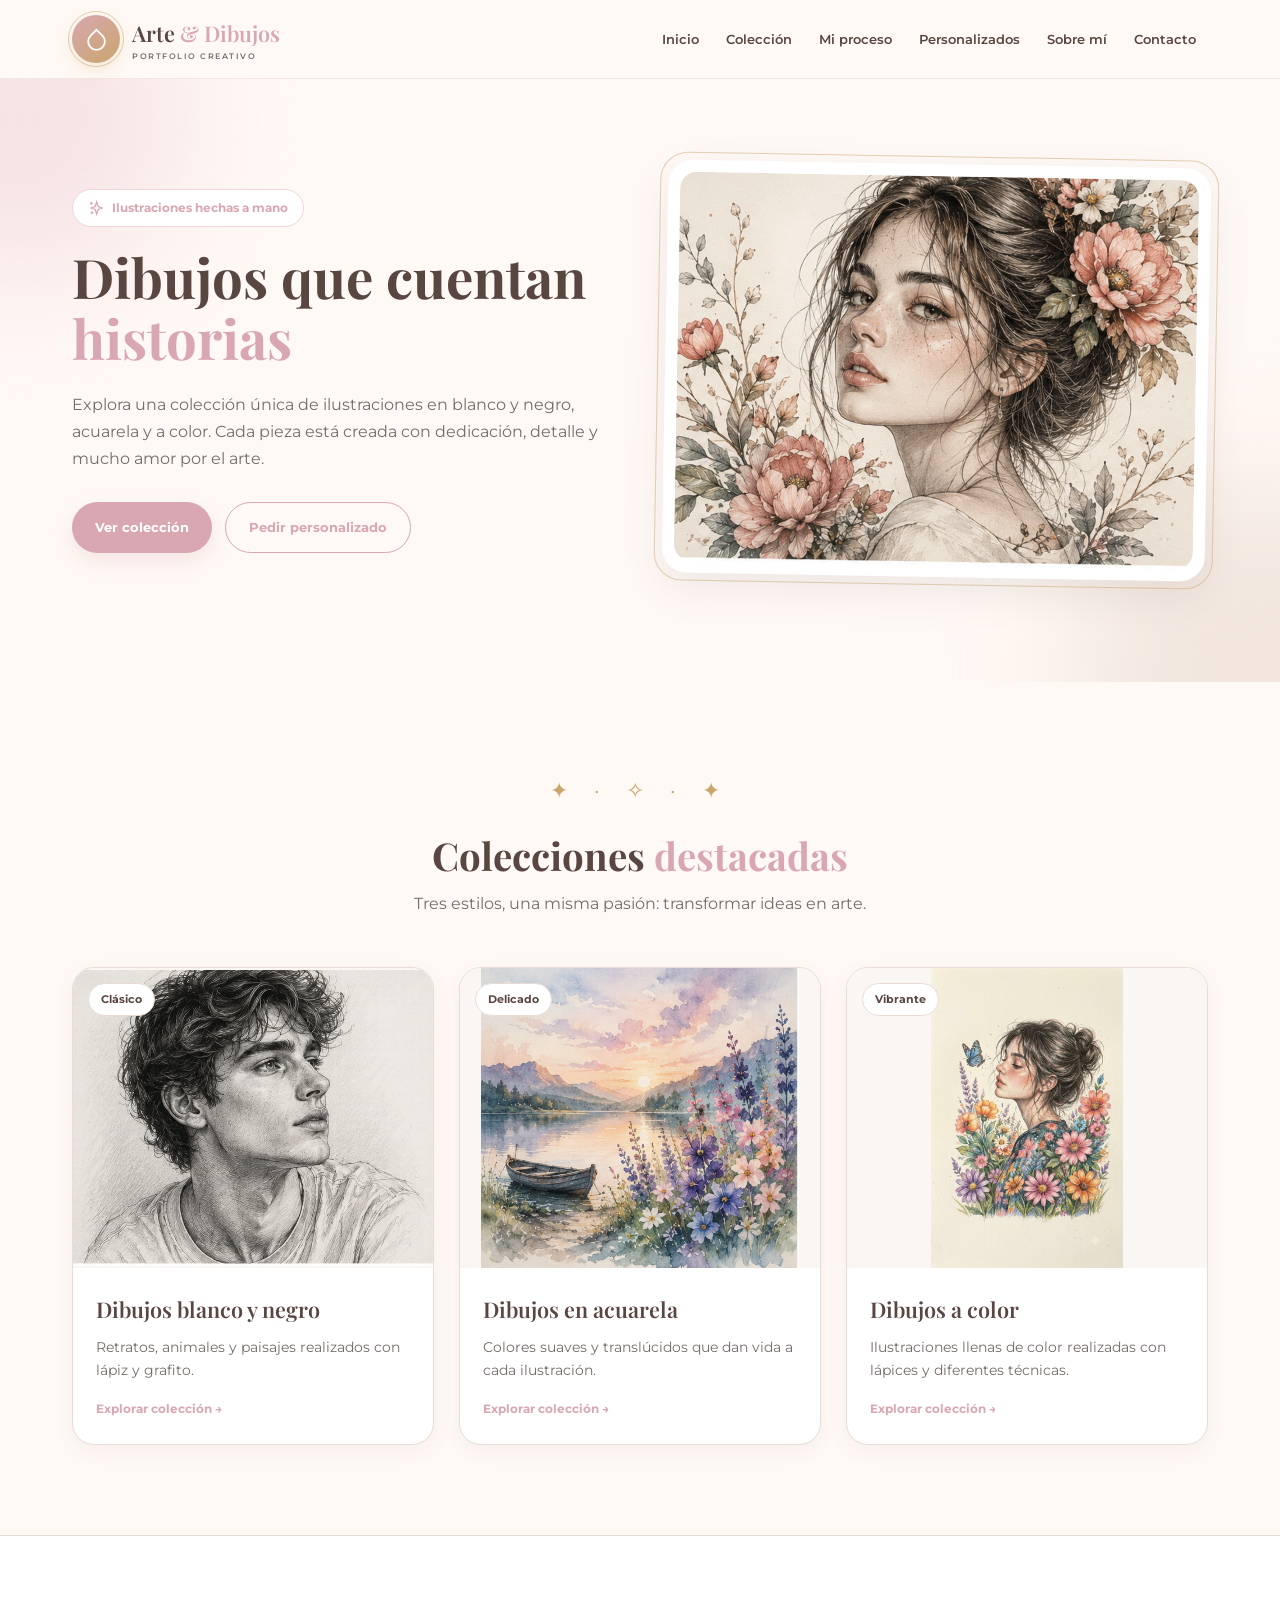
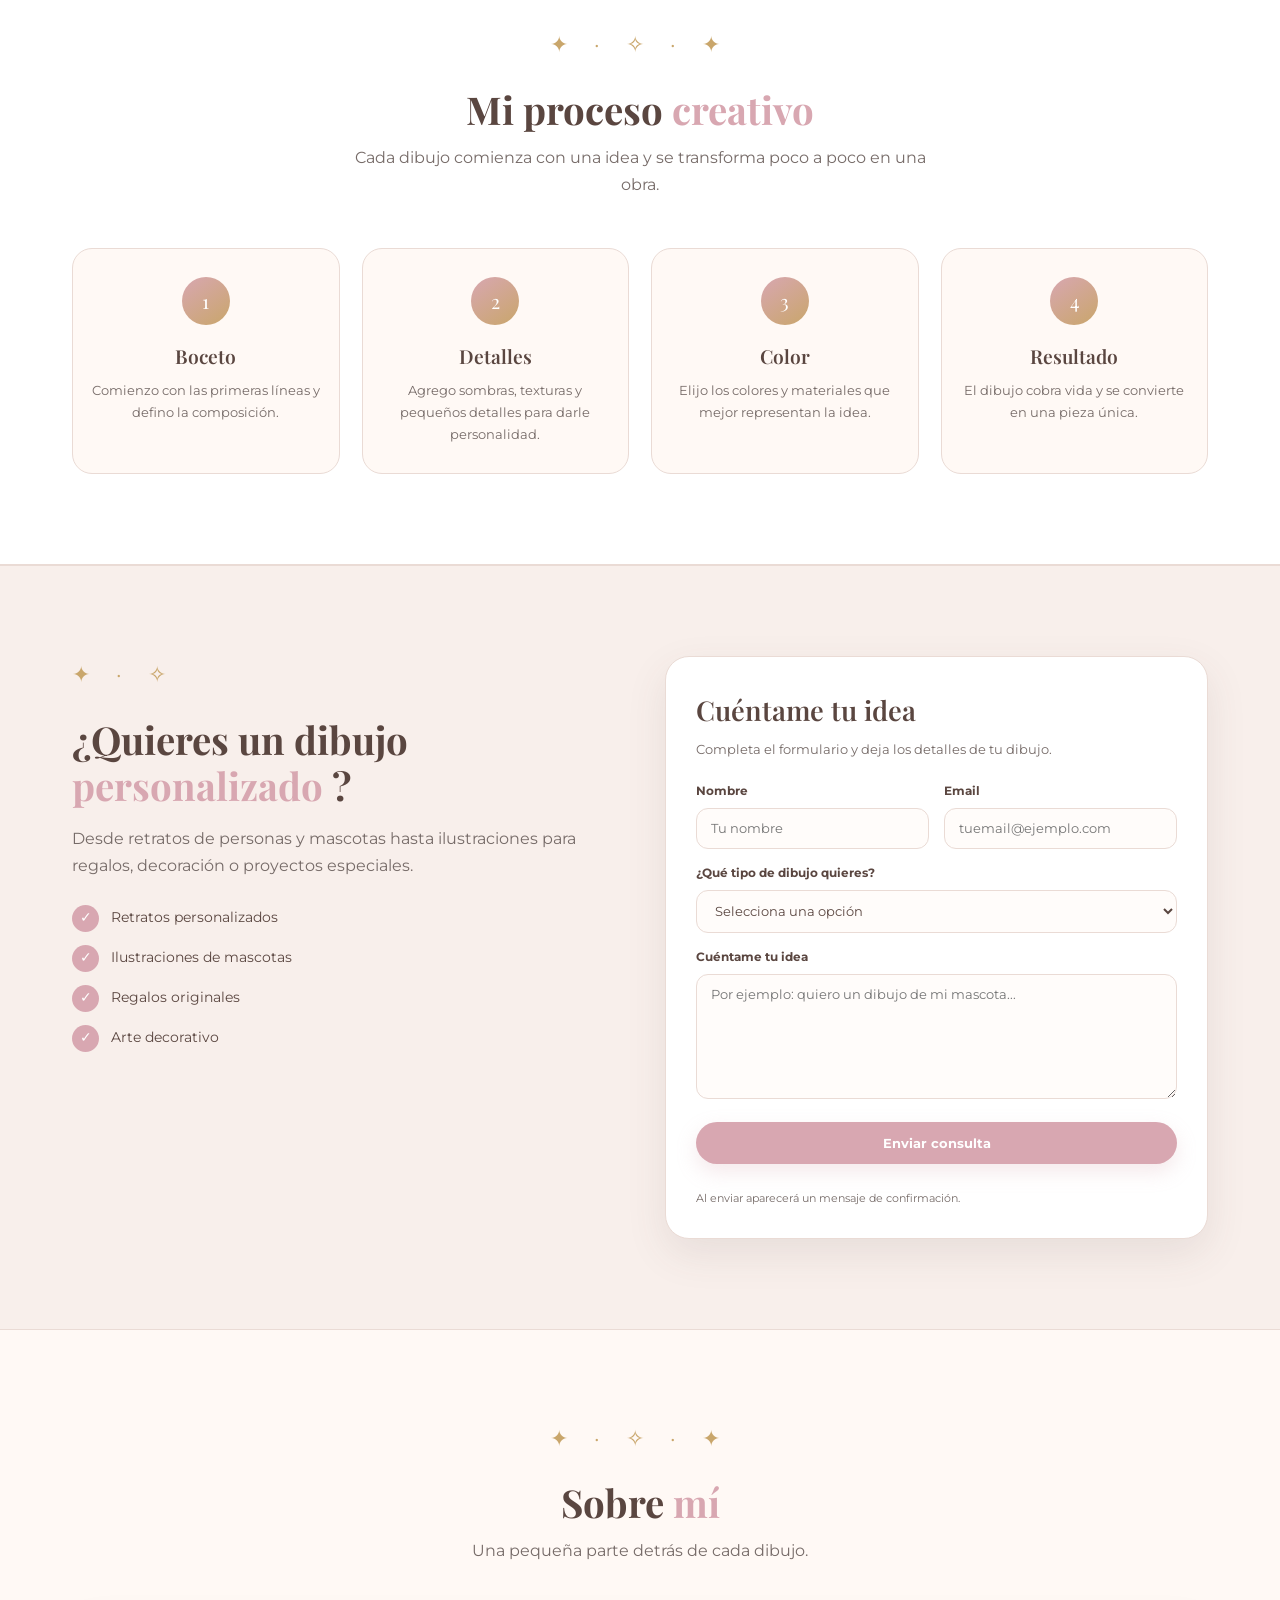
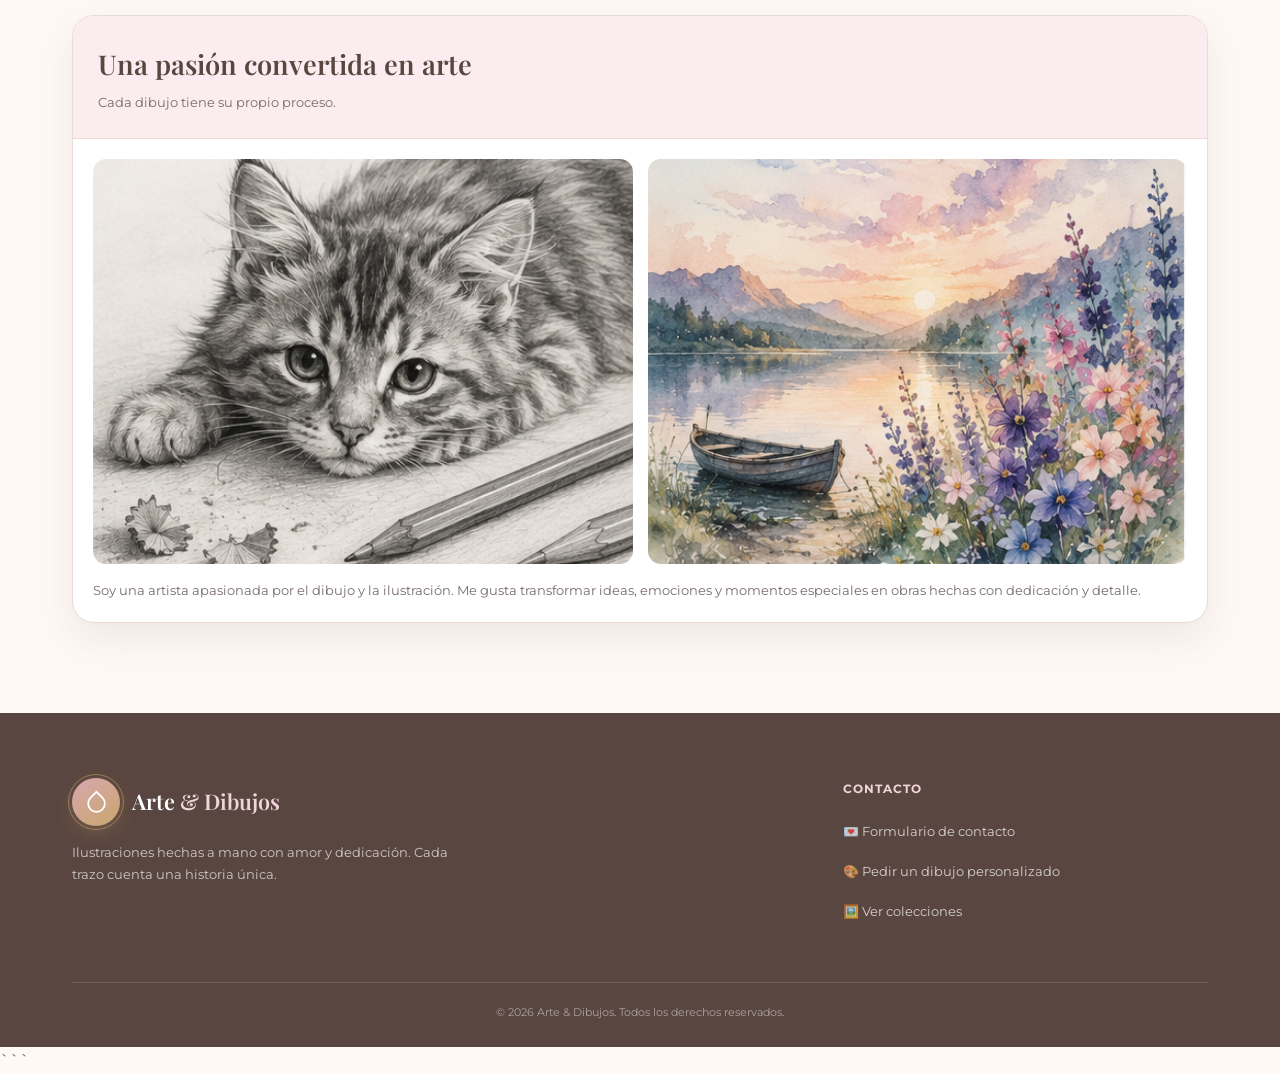
==== commit 0ec2090f: "Update print statement from 'Hello' to 'Goodbye'" ====
--- a/index.html
+++ b/index.html
@@ -1,4 +1,3 @@
-```html
 <!DOCTYPE html>
 <html lang="es">
 
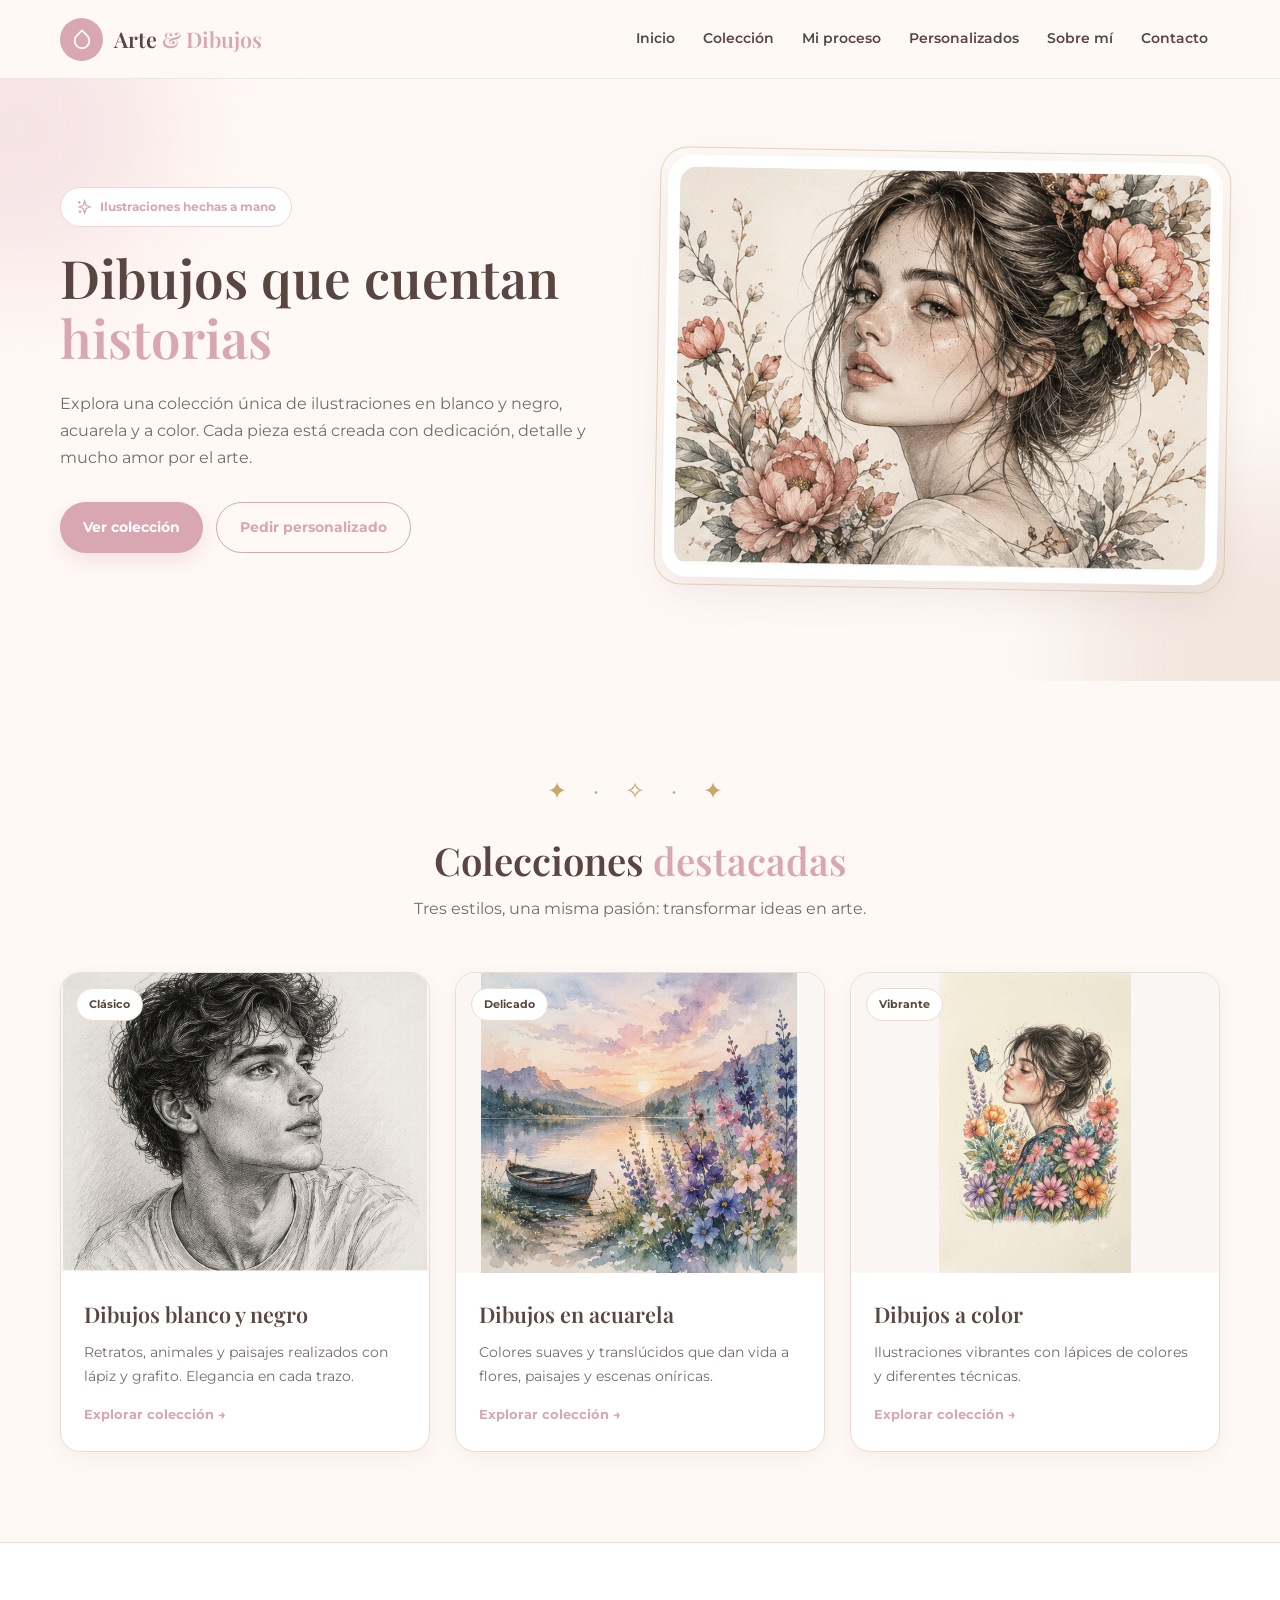
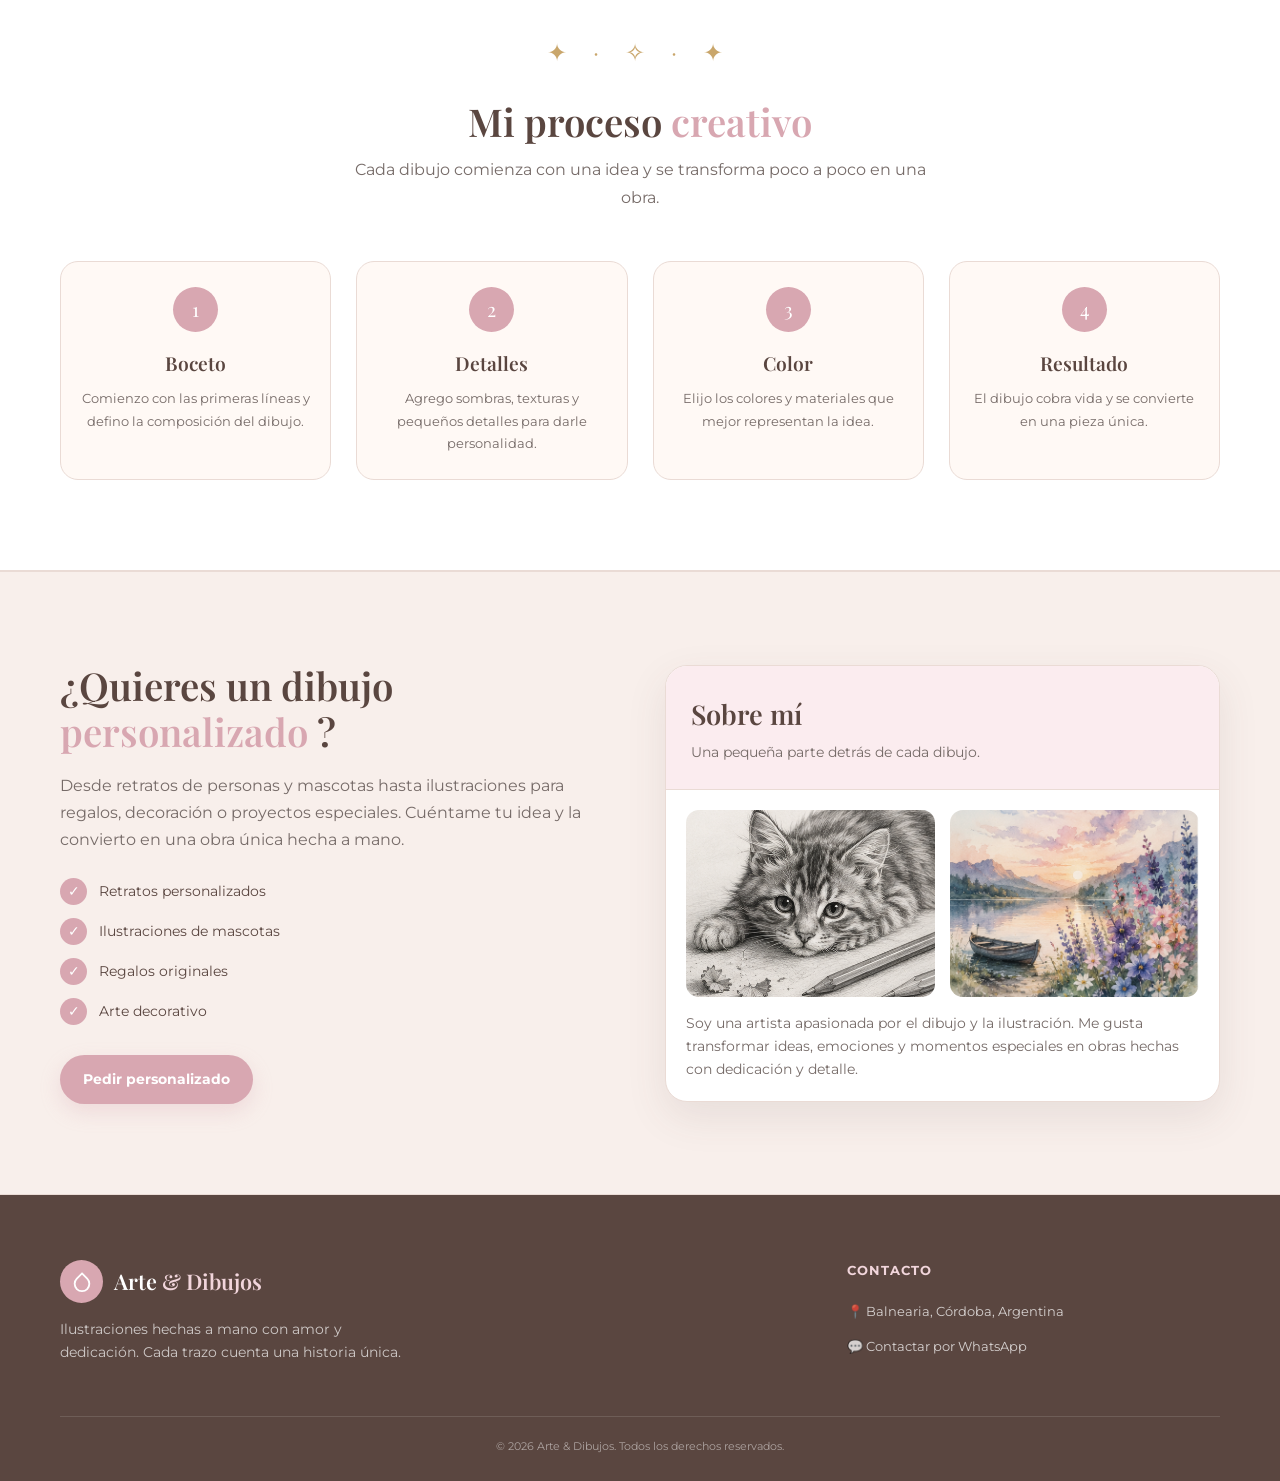
==== commit ba8cc1ba: "Rename index (4).html to index.html" ====
--- a/index.html
+++ b/index.html
@@ -1,2799 +1,1233 @@
-<!DOCTYPE html>
-<html lang="es">
-
-<head>
-
-<meta charset="UTF-8">
-<meta name="viewport" content="width=device-width, initial-scale=1.0">
-
-<title>Arte & Dibujos | Portfolio de Ilustraciones</title>
-
-<meta name="description" content="Portfolio de dibujos e ilustraciones hechas a mano.">
-
-<link rel="preconnect" href="https://fonts.googleapis.com">
-<link rel="preconnect" href="https://fonts.gstatic.com" crossorigin>
-
-<link href="https://fonts.googleapis.com/css2?family=Montserrat:wght@400;500;600;700&family=Playfair+Display:wght@500;600;700&display=swap" rel="stylesheet">
-
-
-<style>
-
-/* =====================================================
-   PALETA
-===================================================== */
-
-:root{
-    --crema:#FFF9F5;
-    --rosa:#D8A7B1;
-    --rosa-claro:#F1D5DB;
-    --rosa-suave:#FBECEF;
-    --marron:#5A4640;
-    --gris:#766B68;
-    --beige:#E8D8CC;
-    --dorado:#C9A66B;
-    --blanco:#FFFFFF;
-    --borde:#EADBD5;
-    --sombra:0 15px 40px rgba(90,70,64,.10);
-}
-
-
-/* =====================================================
-   GENERAL
-===================================================== */
-
-*{
-    margin:0;
-    padding:0;
-    box-sizing:border-box;
-}
-
-html{
-    scroll-behavior:smooth;
-}
-
-body{
-    font-family:'Montserrat',sans-serif;
-    background:var(--crema);
-    color:var(--marron);
-    line-height:1.7;
-}
-
-body.no-scroll{
-    overflow:hidden;
-}
-
-a{
-    text-decoration:none;
-    color:inherit;
-}
-
-button,
-input,
-textarea,
-select{
-    font-family:inherit;
-}
-
-img{
-    max-width:100%;
-    display:block;
-}
-
-
-/* =====================================================
-   TIPOGRAFÍA
-===================================================== */
-
-h1,h2,h3,.logo{
-    font-family:'Playfair Display',serif;
-}
-
-h1{
-    font-size:3.4rem;
-    line-height:1.12;
-}
-
-h2{
-    font-size:2.4rem;
-    line-height:1.2;
-}
-
-h3{
-    font-weight:600;
-}
-
-.text-accent{
-    color:var(--rosa);
-}
-
-
-/* =====================================================
-   CONTENEDOR
-===================================================== */
-
-.container{
-    width:100%;
-    max-width:1180px;
-    margin:auto;
-    padding:0 22px;
-}
-
-
-/* =====================================================
-   HEADER + LOGO
-===================================================== */
-
-header{
-    position:sticky;
-    top:0;
-    z-index:100;
-    background:rgba(255,249,245,.94);
-    backdrop-filter:blur(14px);
-    border-bottom:1px solid rgba(216,167,177,.25);
-}
-
-.header-inner{
-    min-height:78px;
-    display:flex;
-    align-items:center;
-    justify-content:space-between;
-}
-
-.logo{
-    display:flex;
-    align-items:center;
-    gap:12px;
-    font-size:1.35rem;
-    font-weight:600;
-}
-
-.logo-mark{
-    width:48px;
-    height:48px;
-    position:relative;
-    display:flex;
-    align-items:center;
-    justify-content:center;
-    border-radius:50%;
-    background:linear-gradient(145deg,var(--rosa),var(--dorado));
-    color:white;
-    box-shadow:0 7px 18px rgba(201,166,107,.22);
-}
-
-.logo-mark::before{
-    content:"";
-    position:absolute;
-    inset:-4px;
-    border:1px solid var(--dorado);
-    border-radius:50%;
-    opacity:.55;
-}
-
-.logo-mark svg{
-    width:25px;
-    position:relative;
-}
-
-.logo-text span{
-    color:var(--rosa);
-}
-
-.logo-sub{
-    display:block;
-    font-family:'Montserrat',sans-serif;
-    font-size:.53rem;
-    letter-spacing:.18em;
-    text-transform:uppercase;
-    color:var(--gris);
-    margin-top:-3px;
-}
-
-
-/* =====================================================
-   NAV
-===================================================== */
-
-nav.desktop{
-    display:none;
-}
-
-nav.desktop a{
-    position:relative;
-    padding:8px 12px;
-    font-size:.82rem;
-    font-weight:600;
-    transition:.3s;
-}
-
-nav.desktop a:hover{
-    color:var(--rosa);
-}
-
-nav.desktop a::after{
-    content:"";
-    position:absolute;
-    left:50%;
-    bottom:0;
-    width:0;
-    height:2px;
-    background:var(--rosa);
-    transform:translateX(-50%);
-    transition:.3s;
-}
-
-nav.desktop a:hover::after{
-    width:55%;
-}
-
-@media(min-width:800px){
-    nav.desktop{
-        display:flex;
-        gap:3px;
-        align-items:center;
-    }
-
-    .menu-btn{
-        display:none;
-    }
-}
-
-
-/* =====================================================
-   MENÚ CELULAR
-===================================================== */
-
-.menu-btn{
-    border:0;
-    background:none;
-    color:var(--marron);
-    cursor:pointer;
-}
-
-.menu-btn svg{
-    width:27px;
-}
-
-.mobile-menu{
-    position:fixed;
-    inset:0;
-    z-index:500;
-    background:rgba(55,40,40,.38);
-    opacity:0;
-    visibility:hidden;
-    transition:.3s;
-}
-
-.mobile-menu.open{
-    opacity:1;
-    visibility:visible;
-}
-
-.mobile-panel{
-    position:absolute;
-    right:0;
-    top:0;
-    bottom:0;
-    width:min(330px,88%);
-    padding:30px 25px;
-    background:var(--crema);
-    transform:translateX(100%);
-    transition:.35s;
-    box-shadow:-15px 0 40px rgba(0,0,0,.12);
-}
-
-.mobile-menu.open .mobile-panel{
-    transform:translateX(0);
-}
-
-.close-btn{
-    position:absolute;
-    right:20px;
-    top:20px;
-    background:none;
-    border:0;
-    color:var(--marron);
-    cursor:pointer;
-}
-
-.close-btn svg{
-    width:25px;
-}
-
-.mobile-links{
-    margin-top:65px;
-}
-
-.mobile-links a{
-    display:block;
-    padding:15px;
-    border-radius:12px;
-    font-weight:600;
-    margin-bottom:6px;
-}
-
-.mobile-links a:hover{
-    background:var(--rosa-suave);
-    color:var(--rosa);
-}
-
-
-/* =====================================================
-   HERO
-===================================================== */
-
-.hero{
-    position:relative;
-    overflow:hidden;
-    padding:85px 0 105px;
-}
-
-.hero-bg{
-    position:absolute;
-    inset:0;
-    z-index:-1;
-}
-
-.blob{
-    position:absolute;
-    border-radius:50%;
-    filter:blur(65px);
-}
-
-.blob-1{
-    width:320px;
-    height:320px;
-    background:rgba(241,213,219,.62);
-    left:-140px;
-    top:-120px;
-}
-
-.blob-2{
-    width:380px;
-    height:380px;
-    background:rgba(232,216,204,.55);
-    right:-170px;
-    bottom:-180px;
-}
-
-.hero-grid{
-    display:grid;
-    gap:50px;
-    align-items:center;
-}
-
-@media(min-width:950px){
-    .hero-grid{
-        grid-template-columns:1fr 1fr;
-    }
-}
-
-.badge{
-    display:inline-flex;
-    align-items:center;
-    gap:8px;
-    padding:8px 15px;
-    border-radius:30px;
-    border:1px solid var(--rosa-claro);
-    background:white;
-    color:var(--rosa);
-    font-size:.75rem;
-    font-weight:700;
-    margin-bottom:20px;
-}
-
-.badge svg{
-    width:16px;
-}
-
-.hero h1{
-    color:var(--marron);
-}
-
-.hero p{
-    margin-top:22px;
-    max-width:570px;
-    color:var(--gris);
-}
-
-.btn-group{
-    display:flex;
-    flex-wrap:wrap;
-    gap:13px;
-    margin-top:30px;
-}
-
-.btn{
-    display:inline-flex;
-    align-items:center;
-    justify-content:center;
-    padding:13px 23px;
-    border-radius:30px;
-    font-size:.82rem;
-    font-weight:700;
-    cursor:pointer;
-    border:0;
-    transition:.3s;
-}
-
-.btn-primary{
-    background:var(--rosa);
-    color:white;
-    box-shadow:0 8px 20px rgba(216,167,177,.25);
-}
-
-.btn-primary:hover{
-    background:#C98F9C;
-    transform:translateY(-3px);
-}
-
-.btn-outline{
-    border:1.5px solid var(--rosa);
-    color:var(--rosa);
-    background:transparent;
-}
-
-.btn-outline:hover{
-    background:var(--rosa-suave);
-    transform:translateY(-3px);
-}
-
-
-/* =====================================================
-   IMAGEN HERO
-===================================================== */
-
-.hero-img-wrap{
-    position:relative;
-    padding:12px;
-    background:white;
-    border-radius:25px;
-    box-shadow:var(--sombra);
-    transform:rotate(1deg);
-    transition:.4s;
-}
-
-.hero-img-wrap:hover{
-    transform:rotate(0deg) translateY(-5px);
-}
-
-.hero-img-wrap::before{
-    content:"";
-    position:absolute;
-    inset:-8px;
-    border:1px solid var(--dorado);
-    border-radius:28px;
-    opacity:.5;
-    z-index:-1;
-}
-
-.hero-img-wrap img{
-    width:100%;
-    aspect-ratio:4/3;
-    object-fit:cover;
-    border-radius:17px;
-}
-
-
-/* =====================================================
-   SECCIONES
-===================================================== */
-
-section{
-    padding:90px 0;
-}
-
-.section-title{
-    text-align:center;
-    margin-bottom:50px;
-}
-
-.section-title p{
-    max-width:600px;
-    margin:12px auto 0;
-    color:var(--gris);
-}
-
-.decoracion{
-    text-align:center;
-    color:var(--dorado);
-    font-size:1.35rem;
-    letter-spacing:10px;
-    margin-bottom:23px;
-}
-
-
-/* =====================================================
-   COLECCIONES
-===================================================== */
-
-.cards-grid{
-    display:grid;
-    grid-template-columns:1fr;
-    gap:25px;
-}
-
-@media(min-width:650px){
-    .cards-grid{
-        grid-template-columns:repeat(3,1fr);
-    }
-}
-
-.card{
-    background:white;
-    border:1px solid var(--borde);
-    border-radius:22px;
-    overflow:hidden;
-    box-shadow:0 6px 20px rgba(90,70,64,.06);
-    transition:.4s;
-}
-
-.card:hover{
-    transform:translateY(-10px);
-    box-shadow:var(--sombra);
-}
-
-.card-img{
-    position:relative;
-    overflow:hidden;
-    background:var(--rosa-suave);
-}
-
-.card-img img{
-    width:100%;
-    height:300px;
-    object-fit:contain;
-    background:#FAF6F3;
-    transition:.6s;
-}
-
-.card:hover .card-img img{
-    transform:scale(1.06);
-}
-
-.card-badge{
-    position:absolute;
-    left:15px;
-    top:15px;
-    padding:6px 12px;
-    border-radius:20px;
-    background:white;
-    border:1px solid var(--borde);
-    font-size:.68rem;
-    font-weight:700;
-}
-
-.card-body{
-    padding:23px;
-}
-
-.card-body h3{
-    font-size:1.35rem;
-    margin-bottom:8px;
-}
-
-.card-body p{
-    font-size:.85rem;
-    color:var(--gris);
-}
-
-.card-link{
-    display:inline-block;
-    margin-top:16px;
-    color:var(--rosa);
-    font-size:.78rem;
-    font-weight:700;
-    cursor:pointer;
-    transition:.3s;
-}
-
-.card-link:hover{
-    color:var(--dorado);
-    transform:translateX(5px);
-}
-
-
-/* =====================================================
-   GALERÍAS
-===================================================== */
-
-.gallery-page{
-    display:none;
-    min-height:100vh;
-    padding:65px 0 100px;
-    background:
-        radial-gradient(circle at 10% 10%,#FBECEF 0,transparent 25%),
-        var(--crema);
-}
-
-.gallery-page.active{
-    display:block;
-    animation:galleryAppear .5s ease;
-}
-
-@keyframes galleryAppear{
-    from{
-        opacity:0;
-        transform:translateY(20px);
-    }
-    to{
-        opacity:1;
-        transform:translateY(0);
-    }
-}
-
-.gallery-header{
-    text-align:center;
-    max-width:700px;
-    margin:0 auto 45px;
-}
-
-.gallery-header h2{
-    margin-top:20px;
-}
-
-.gallery-header p{
-    margin-top:12px;
-    color:var(--gris);
-}
-
-.back-btn{
-    display:inline-flex;
-    align-items:center;
-    gap:8px;
-    padding:10px 18px;
-    border:1px solid var(--rosa);
-    border-radius:30px;
-    background:white;
-    color:var(--rosa);
-    font-weight:700;
-    font-size:.8rem;
-    cursor:pointer;
-    transition:.3s;
-}
-
-.back-btn:hover{
-    background:var(--rosa-suave);
-    transform:translateX(-4px);
-}
-
-.gallery-grid{
-    display:grid;
-    grid-template-columns:1fr;
-    gap:22px;
-}
-
-@media(min-width:600px){
-    .gallery-grid{
-        grid-template-columns:repeat(2,1fr);
-    }
-}
-
-@media(min-width:1000px){
-    .gallery-grid{
-        grid-template-columns:repeat(3,1fr);
-    }
-}
-
-.gallery-item{
-    position:relative;
-    background:white;
-    padding:10px;
-    border:1px solid var(--borde);
-    border-radius:20px;
-    box-shadow:0 7px 22px rgba(90,70,64,.07);
-    cursor:pointer;
-    overflow:hidden;
-    transition:.4s;
-}
-
-.gallery-item:nth-child(2){
-    transform:translateY(18px);
-}
-
-.gallery-item:nth-child(2):hover{
-    transform:translateY(8px);
-}
-
-.gallery-item:hover{
-    transform:translateY(-7px);
-    box-shadow:var(--sombra);
-}
-
-.gallery-item img{
-    width:100%;
-    height:330px;
-    object-fit:cover;
-    border-radius:13px;
-    background:#FAF6F3;
-    transition:.5s;
-}
-
-.gallery-item:hover img{
-    transform:scale(1.04);
-}
-
-.gallery-overlay{
-    position:absolute;
-    inset:10px;
-    border-radius:13px;
-    display:flex;
-    align-items:center;
-    justify-content:center;
-    background:rgba(90,70,64,.45);
-    opacity:0;
-    transition:.3s;
-}
-
-.gallery-item:hover .gallery-overlay{
-    opacity:1;
-}
-
-.gallery-overlay span{
-    padding:9px 17px;
-    border-radius:25px;
-    background:white;
-    color:var(--marron);
-    font-size:.73rem;
-    font-weight:700;
-}
-
-.gallery-caption{
-    padding:13px 8px 7px;
-    text-align:center;
-    font-family:'Playfair Display',serif;
-    font-size:1.05rem;
-}
-
-
-/* =====================================================
-   VISOR DE IMÁGENES
-===================================================== */
-
-.image-modal{
-    position:fixed;
-    inset:0;
-    z-index:1000;
-    display:flex;
-    align-items:center;
-    justify-content:center;
-    padding:25px;
-    background:rgba(55,40,40,.9);
-    opacity:0;
-    visibility:hidden;
-    pointer-events:none;
-    transition:.3s;
-}
-
-.image-modal.open{
-    opacity:1;
-    visibility:visible;
-    pointer-events:auto;
-}
-
-.modal-content{
-    position:relative;
-    max-width:950px;
-    width:100%;
-    display:flex;
-    justify-content:center;
-}
-
-.modal-content img{
-    max-width:100%;
-    max-height:80vh;
-    object-fit:contain;
-    border-radius:13px;
-    animation:zoomImage .35s ease;
-}
-
-@keyframes zoomImage{
-    from{
-        transform:scale(.85);
-        opacity:0;
-    }
-    to{
-        transform:scale(1);
-        opacity:1;
-    }
-}
-
-.modal-close{
-    position:absolute;
-    right:0;
-    top:-52px;
-    width:42px;
-    height:42px;
-    border:0;
-    border-radius:50%;
-    background:white;
-    color:var(--marron);
-    font-size:25px;
-    cursor:pointer;
-}
-
-.modal-close:hover{
-    background:var(--rosa);
-    color:white;
-}
-
-.modal-title{
-    position:absolute;
-    bottom:-42px;
-    left:0;
-    right:0;
-    text-align:center;
-    color:white;
-    font-family:'Playfair Display',serif;
-}
-
-
-/* =====================================================
-   MI PROCESO
-===================================================== */
-
-.proceso{
-    background:white;
-    border-top:1px solid var(--borde);
-    border-bottom:1px solid var(--borde);
-}
-
-.proceso-grid{
-    display:grid;
-    grid-template-columns:1fr;
-    gap:22px;
-}
-
-@media(min-width:700px){
-    .proceso-grid{
-        grid-template-columns:repeat(4,1fr);
-    }
-}
-
-.proceso-card{
-    position:relative;
-    text-align:center;
-    padding:28px 18px;
-    border:1px solid var(--borde);
-    border-radius:20px;
-    background:var(--crema);
-    transition:.35s;
-}
-
-.proceso-card:hover{
-    transform:translateY(-7px);
-    box-shadow:var(--sombra);
-}
-
-.proceso-numero{
-    width:48px;
-    height:48px;
-    margin:0 auto 15px;
-    border-radius:50%;
-    display:flex;
-    align-items:center;
-    justify-content:center;
-    background:linear-gradient(145deg,var(--rosa),var(--dorado));
-    color:white;
-    font-family:'Playfair Display',serif;
-    font-size:1.2rem;
-}
-
-.proceso-card h3{
-    font-size:1.2rem;
-    margin-bottom:7px;
-}
-
-.proceso-card p{
-    font-size:.8rem;
-    color:var(--gris);
-}
-
-
-/* =====================================================
-   PERSONALIZADOS
-===================================================== */
-
-.personalizados{
-    background:#F8EFEB;
-    border-top:1px solid var(--borde);
-    border-bottom:1px solid var(--borde);
-}
-
-.personalizados-grid{
-    display:grid;
-    gap:50px;
-    align-items:start;
-}
-
-@media(min-width:900px){
-    .personalizados-grid{
-        grid-template-columns:1fr 1fr;
-    }
-}
-
-.personalizados-description{
-    margin-top:17px;
-    color:var(--gris);
-}
-
-.personalizados ul{
-    list-style:none;
-    margin-top:25px;
-}
-
-.personalizados li{
-    display:flex;
-    align-items:center;
-    gap:12px;
-    margin-bottom:13px;
-    font-size:.88rem;
-}
-
-.icon-check{
-    width:27px;
-    height:27px;
-    border-radius:50%;
-    display:flex;
-    align-items:center;
-    justify-content:center;
-    flex-shrink:0;
-    background:var(--rosa);
-    color:white;
-}
-
-
-/* =====================================================
-   FORMULARIO
-===================================================== */
-
-.contact-box{
-    padding:30px;
-    background:white;
-    border:1px solid var(--borde);
-    border-radius:24px;
-    box-shadow:var(--sombra);
-}
-
-.contact-box-header{
-    margin-bottom:22px;
-}
-
-.contact-box-header h3{
-    font-size:1.7rem;
-}
-
-.contact-box-header p{
-    margin-top:5px;
-    font-size:.8rem;
-    color:var(--gris);
-}
-
-.form-grid{
-    display:grid;
-    gap:15px;
-}
-
-.form-row{
-    display:grid;
-    gap:15px;
-}
-
-@media(min-width:600px){
-    .form-row{
-        grid-template-columns:1fr 1fr;
-    }
-}
-
-.form-group label{
-    display:block;
-    margin-bottom:6px;
-    font-size:.73rem;
-    font-weight:700;
-    color:var(--marron);
-}
-
-.form-group input,
-.form-group select,
-.form-group textarea{
-    width:100%;
-    padding:12px 14px;
-    border:1px solid var(--borde);
-    border-radius:12px;
-    outline:none;
-    background:#FFFCFA;
-    color:var(--marron);
-    font-size:.8rem;
-    transition:.3s;
-}
-
-.form-group textarea{
-    min-height:125px;
-    resize:vertical;
-}
-
-.form-group input:focus,
-.form-group select:focus,
-.form-group textarea:focus{
-    border-color:var(--rosa);
-    box-shadow:0 0 0 3px rgba(216,167,177,.12);
-}
-
-.form-note{
-    font-size:.68rem;
-    color:var(--gris);
-    margin-top:10px;
-}
-
-
-/* =====================================================
-   SOBRE MÍ
-===================================================== */
-
-.about-card{
-    background:white;
-    border:1px solid var(--borde);
-    border-radius:22px;
-    overflow:hidden;
-    box-shadow:var(--sombra);
-}
-
-.about-card-header{
-    padding:25px;
-    background:var(--rosa-suave);
-    border-bottom:1px solid var(--borde);
-}
-
-.about-card-header h3{
-    font-size:1.7rem;
-}
-
-.about-card-header p{
-    color:var(--gris);
-    margin-top:4px;
-    font-size:.82rem;
-}
-
-.about-card-body{
-    padding:20px;
-    display:grid;
-    gap:15px;
-}
-
-@media(min-width:600px){
-    .about-card-body{
-        grid-template-columns:1fr 1fr;
-    }
-}
-
-.about-card-body img{
-    width:100%;
-    aspect-ratio:4/3;
-    object-fit:cover;
-    border-radius:13px;
-}
-
-.about-card-body p{
-    grid-column:1/-1;
-    font-size:.84rem;
-    color:var(--gris);
-}
-
-
-/* =====================================================
-   FOOTER
-===================================================== */
-
-footer{
-    background:var(--marron);
-    color:white;
-    padding:65px 0 25px;
-}
-
-.footer-grid{
-    display:grid;
-    gap:40px;
-}
-
-@media(min-width:650px){
-    .footer-grid{
-        grid-template-columns:2fr 1fr;
-    }
-}
-
-.footer-brand p{
-    margin-top:15px;
-    max-width:380px;
-    font-size:.82rem;
-    color:rgba(255,255,255,.7);
-}
-
-.footer-col h4{
-    margin-bottom:18px;
-    color:var(--rosa-claro);
-    font-size:.78rem;
-    text-transform:uppercase;
-    letter-spacing:.08em;
-}
-
-.footer-col ul{
-    list-style:none;
-}
-
-.footer-col li{
-    margin-bottom:13px;
-}
-
-.footer-col a{
-    font-size:.8rem;
-    color:rgba(255,255,255,.75);
-    transition:.3s;
-}
-
-.footer-col a:hover{
-    color:white;
-}
-
-.footer-bottom{
-    margin-top:45px;
-    padding-top:20px;
-    border-top:1px solid rgba(255,255,255,.12);
-    text-align:center;
-    font-size:.68rem;
-    color:rgba(255,255,255,.5);
-}
-
-
-/* =====================================================
-   ANIMACIONES
-===================================================== */
-
-.reveal{
-    opacity:0;
-    transform:translateY(30px);
-    transition:.8s ease;
-}
-
-.reveal.visible{
-    opacity:1;
-    transform:translateY(0);
-}
-
-.hero-text{
-    animation:aparecer .8s ease;
-}
-
-.hero-image{
-    animation:aparecer 1s ease;
-}
-
-@keyframes aparecer{
-    from{
-        opacity:0;
-        transform:translateY(20px);
-    }
-    to{
-        opacity:1;
-        transform:translateY(0);
-    }
-}
-
-
-/* =====================================================
-   VOLVER ARRIBA
-===================================================== */
-
-.top-btn{
-    position:fixed;
-    right:20px;
-    bottom:20px;
-    z-index:90;
-    width:45px;
-    height:45px;
-    border:0;
-    border-radius:50%;
-    background:var(--rosa);
-    color:white;
-    font-size:19px;
-    cursor:pointer;
-    box-shadow:0 8px 20px rgba(90,70,64,.2);
-    opacity:0;
-    visibility:hidden;
-    transition:.3s;
-}
-
-.top-btn.show{
-    opacity:1;
-    visibility:visible;
-}
-
-.top-btn:hover{
-    background:var(--dorado);
-    transform:translateY(-4px);
-}
-
-
-/* =====================================================
-   CELULAR
-===================================================== */
-
-@media(max-width:639px){
-
-    .container{
-        padding:0 17px;
-    }
-
-    h1{
-        font-size:2.45rem;
-    }
-
-    h2{
-        font-size:2rem;
-    }
-
-    .hero{
-        padding:55px 0 70px;
-    }
-
-    section{
-        padding:68px 0;
-    }
-
-    .btn-group{
-        flex-direction:column;
-    }
-
-    .btn{
-        width:100%;
-    }
-
-    .hero-img-wrap{
-        transform:none;
-    }
-
-    .hero-img-wrap::before{
-        inset:-5px;
-    }
-
-    .card-img img{
-        height:270px;
-    }
-
-    .gallery-item:nth-child(2){
-        transform:none;
-    }
-
-    .gallery-item img{
-        height:290px;
-    }
-
-    .contact-box{
-        padding:22px 18px;
-    }
-
-    .logo{
-        font-size:1.12rem;
-    }
-
-    .logo-mark{
-        width:43px;
-        height:43px;
-    }
-
-    .logo-sub{
-        display:none;
-    }
-
-}
-
-
-/* =====================================================
-   MENOS ANIMACIONES
-===================================================== */
-
-@media(prefers-reduced-motion:reduce){
-
-    *,
-    *::before,
-    *::after{
-        animation:none!important;
-        transition:none!important;
-        scroll-behavior:auto!important;
-    }
-
-}
-
-</style>
-
-</head>
-
-
-<body>
-
-
-<!-- =====================================================
-     HEADER
-===================================================== -->
-
-<header>
-
-<div class="container header-inner">
-
-<a href="#" class="logo" onclick="mostrarInicio();return false;">
-
-<div class="logo-mark">
-
-<svg xmlns="http://www.w3.org/2000/svg"
-fill="none"
-viewBox="0 0 24 24"
-stroke="currentColor"
-stroke-width="1.7">
-
-<path d="M12 2.69l5.66 5.66a8 8 0 1 1-11.31 0z"/>
-
-</svg>
-
-</div>
-
-<div class="logo-text">
-
-Arte <span>& Dibujos</span>
-
-<small class="logo-sub">
-Portfolio creativo
-</small>
-
-</div>
-
-</a>
-
-
-<nav class="desktop">
-
-<a href="#" onclick="mostrarInicio();return false;">
-Inicio
-</a>
-
-<a href="#coleccion">
-Colección
-</a>
-
-<a href="#proceso">
-Mi proceso
-</a>
-
-<a href="#personalizados">
-Personalizados
-</a>
-
-<a href="#sobre-mi">
-Sobre mí
-</a>
-
-<a href="#contacto">
-Contacto
-</a>
-
-</nav>
-
-
-<button class="menu-btn"
-onclick="abrirMenu()"
-aria-label="Abrir menú">
-
-<svg xmlns="http://www.w3.org/2000/svg"
-fill="none"
-viewBox="0 0 24 24"
-stroke="currentColor"
-stroke-width="2">
-
-<path d="M4 6h16M4 12h16M4 18h16"/>
-
-</svg>
-
-</button>
-
-</div>
-
-</header>
-
-
-
-<!-- =====================================================
-     MENÚ MÓVIL
-===================================================== -->
-
-<div id="mobileMenu"
-class="mobile-menu"
-onclick="cerrarMenuFondo(event)">
-
-<div class="mobile-panel">
-
-<button class="close-btn"
-onclick="cerrarMenu()">
-
-<svg xmlns="http://www.w3.org/2000/svg"
-fill="none"
-viewBox="0 0 24 24"
-stroke="currentColor"
-stroke-width="2">
-
-<path d="M6 18L18 6M6 6l12 12"/>
-
-</svg>
-
-</button>
-
-
-<div class="mobile-links">
-
-<a href="#" onclick="mostrarInicio();cerrarMenu();return false;">
-Inicio
-</a>
-
-<a href="#coleccion" onclick="cerrarMenu();">
-Colección
-</a>
-
-<a href="#proceso" onclick="cerrarMenu();">
-Mi proceso
-</a>
-
-<a href="#personalizados" onclick="cerrarMenu();">
-Personalizados
-</a>
-
-<a href="#sobre-mi" onclick="cerrarMenu();">
-Sobre mí
-</a>
-
-<a href="#contacto" onclick="cerrarMenu();">
-Contacto
-</a>
-
-</div>
-
-</div>
-
-</div>
-
-
-
-<!-- =====================================================
-     PÁGINA PRINCIPAL
-===================================================== -->
-
-<div id="paginaPrincipal">
-
-<main>
-
-
-<!-- HERO -->
-
-<section class="hero" id="inicio">
-
-<div class="hero-bg">
-
-<div class="blob blob-1"></div>
-<div class="blob blob-2"></div>
-
-</div>
-
-
-<div class="container hero-grid">
-
-
-<div class="hero-text">
-
-<div class="badge">
-
-<svg xmlns="http://www.w3.org/2000/svg"
-fill="none"
-viewBox="0 0 24 24"
-stroke="currentColor"
-stroke-width="2">
-
-<path d="M5 3v4M3 5h4M6 17v4m-2-2h4m5-16l2.286 6.857L21 12l-5.714 2.143L13 21l-2.286-6.857L5 12l5.714-2.143z"/>
-
-</svg>
-
-Ilustraciones hechas a mano
-
-</div>
-
-
-<h1>
-
-Dibujos que cuentan
-
-<span class="text-accent">
-historias
-</span>
-
-</h1>
-
-
-<p>
-
-Explora una colección única de ilustraciones
-en blanco y negro, acuarela y a color.
-Cada pieza está creada con dedicación,
-detalle y mucho amor por el arte.
-
-</p>
-
-
-<div class="btn-group">
-
-<a href="#coleccion"
-class="btn btn-primary">
-
-Ver colección
-
-</a>
-
-<a href="#personalizados"
-class="btn btn-outline">
-
-Pedir personalizado
-
-</a>
-
-</div>
-
-</div>
-
-
-<div class="hero-image">
-
-<div class="hero-img-wrap">
-
-<img
-src="01_retrato_flores.png"
-alt="Ilustración principal de retrato artístico con flores">
-
-</div>
-
-</div>
-
-
-</div>
-
-</section>
-
-
-
-<!-- COLECCIONES -->
-
-<section id="coleccion">
-
-<div class="container reveal">
-
-<div class="decoracion">
-✦ · ✧ · ✦
-</div>
-
-<div class="section-title">
-
-<h2>
-Colecciones
-<span class="text-accent">
-destacadas
-</span>
-</h2>
-
-<p>
-Tres estilos, una misma pasión:
-transformar ideas en arte.
-</p>
-
-</div>
-
-
-<div class="cards-grid">
-
-
-<article class="card">
-
-<div class="card-img">
-
-<img
-src="02_dibujo_blanco_y_negro.png"
-alt="Dibujos blanco y negro">
-
-<span class="card-badge">
-Clásico
-</span>
-
-</div>
-
-<div class="card-body">
-
-<h3>
-Dibujos blanco y negro
-</h3>
-
-<p>
-Retratos, animales y paisajes realizados
-con lápiz y grafito.
-</p>
-
-<a class="card-link"
-onclick="abrirGaleria('galeriaBlanco')">
-
-Explorar colección →
-
-</a>
-
-</div>
-
-</article>
-
-
-<article class="card">
-
-<div class="card-img">
-
-<img
-src="03_dibujo_acuarela.png"
-alt="Dibujos en acuarela">
-
-<span class="card-badge">
-Delicado
-</span>
-
-</div>
-
-<div class="card-body">
-
-<h3>
-Dibujos en acuarela
-</h3>
-
-<p>
-Colores suaves y translúcidos que dan
-vida a cada ilustración.
-</p>
-
-<a class="card-link"
-onclick="abrirGaleria('galeriaAcuarela')">
-
-Explorar colección →
-
-</a>
-
-</div>
-
-</article>
-
-
-<article class="card">
-
-<div class="card-img">
-
-<img
-src="04_dibujo_a_color.png"
-alt="Dibujos a color">
-
-<span class="card-badge">
-Vibrante
-</span>
-
-</div>
-
-<div class="card-body">
-
-<h3>
-Dibujos a color
-</h3>
-
-<p>
-Ilustraciones llenas de color realizadas
-con lápices y diferentes técnicas.
-</p>
-
-<a class="card-link"
-onclick="abrirGaleria('galeriaColor')">
-
-Explorar colección →
-
-</a>
-
-</div>
-
-</article>
-
-
-</div>
-
-</div>
-
-</section>
-
-
-
-<!-- MI PROCESO -->
-
-<section class="proceso" id="proceso">
-
-<div class="container reveal">
-
-<div class="decoracion">
-✦ · ✧ · ✦
-</div>
-
-<div class="section-title">
-
-<h2>
-Mi proceso
-<span class="text-accent">
-creativo
-</span>
-</h2>
-
-<p>
-Cada dibujo comienza con una idea
-y se transforma poco a poco en una obra.
-</p>
-
-</div>
-
-
-<div class="proceso-grid">
-
-<div class="proceso-card">
-
-<div class="proceso-numero">1</div>
-
-<h3>Boceto</h3>
-
-<p>
-Comienzo con las primeras líneas
-y defino la composición.
-</p>
-
-</div>
-
-
-<div class="proceso-card">
-
-<div class="proceso-numero">2</div>
-
-<h3>Detalles</h3>
-
-<p>
-Agrego sombras, texturas y pequeños
-detalles para darle personalidad.
-</p>
-
-</div>
-
-
-<div class="proceso-card">
-
-<div class="proceso-numero">3</div>
-
-<h3>Color</h3>
-
-<p>
-Elijo los colores y materiales
-que mejor representan la idea.
-</p>
-
-</div>
-
-
-<div class="proceso-card">
-
-<div class="proceso-numero">4</div>
-
-<h3>Resultado</h3>
-
-<p>
-El dibujo cobra vida y se convierte
-en una pieza única.
-</p>
-
-</div>
-
-</div>
-
-</div>
-
-</section>
-
-
-
-<!-- PERSONALIZADOS + FORMULARIO -->
-
-<section class="personalizados"
-id="personalizados">
-
-<div class="container personalizados-grid reveal">
-
-
-<div>
-
-<div class="decoracion" style="text-align:left;">
-✦ · ✧
-</div>
-
-<h2>
-
-¿Quieres un dibujo
-
-<span class="text-accent">
-personalizado
-</span>?
-
-</h2>
-
-
-<p class="personalizados-description">
-
-Desde retratos de personas y mascotas hasta
-ilustraciones para regalos, decoración o proyectos
-especiales.
-
-</p>
-
-
-<ul>
-
-<li>
-<span class="icon-check">✓</span>
-Retratos personalizados
-</li>
-
-<li>
-<span class="icon-check">✓</span>
-Ilustraciones de mascotas
-</li>
-
-<li>
-<span class="icon-check">✓</span>
-Regalos originales
-</li>
-
-<li>
-<span class="icon-check">✓</span>
-Arte decorativo
-</li>
-
-</ul>
-
-</div>
-
-
-
-<!-- FORMULARIO -->
-
-<div class="contact-box"
-id="formulario">
-
-<div class="contact-box-header">
-
-<h3>
-Cuéntame tu idea
-</h3>
-
-<p>
-Completa el formulario y deja los detalles de tu dibujo.
-</p>
-
-</div>
-
-
-<form id="contactForm"
-onsubmit="enviarFormulario(event)">
-
-<div class="form-grid">
-
-
-<div class="form-row">
-
-<div class="form-group">
-
-<label for="nombre">
-Nombre
-</label>
-
-<input
-type="text"
-id="nombre"
-placeholder="Tu nombre"
-required>
-
-</div>
-
-
-<div class="form-group">
-
-<label for="email">
-Email
-</label>
-
-<input
-type="email"
-id="email"
-placeholder="tuemail@ejemplo.com"
-required>
-
-</div>
-
-</div>
-
-
-<div class="form-group">
-
-<label for="tipo">
-¿Qué tipo de dibujo quieres?
-</label>
-
-<select id="tipo" required>
-
-<option value="">
-Selecciona una opción
-</option>
-
-<option>
-Retrato
-</option>
-
-<option>
-Mascota
-</option>
-
-<option>
-Dibujo en blanco y negro
-</option>
-
-<option>
-Acuarela
-</option>
-
-<option>
-Dibujo a color
-</option>
-
-<option>
-Otro
-</option>
-
-</select>
-
-</div>
-
-
-<div class="form-group">
-
-<label for="mensaje">
-Cuéntame tu idea
-</label>
-
-<textarea
-id="mensaje"
-placeholder="Por ejemplo: quiero un dibujo de mi mascota..."
-required>
-</textarea>
-
-</div>
-
-
-<button
-type="submit"
-class="btn btn-primary">
-
-Enviar consulta
-
-</button>
-
-
-<p class="form-note">
-
-Al enviar aparecerá un mensaje de confirmación.
-
-</p>
-
-
-</div>
-
-</form>
-
-</div>
-
-</div>
-
-</section>
-
-
-
-<!-- SOBRE MÍ -->
-
-<section id="sobre-mi">
-
-<div class="container reveal">
-
-<div class="decoracion">
-✦ · ✧ · ✦
-</div>
-
-<div class="section-title">
-
-<h2>
-Sobre <span class="text-accent">mí</span>
-</h2>
-
-<p>
-Una pequeña parte detrás de cada dibujo.
-</p>
-
-</div>
-
-
-<div class="about-card">
-
-<div class="about-card-header">
-
-<h3>
-Una pasión convertida en arte
-</h3>
-
-<p>
-Cada dibujo tiene su propio proceso.
-</p>
-
-</div>
-
-
-<div class="about-card-body">
-
-<img
-src="05_dibujo_a_lapiz.png"
-alt="Ejemplo de dibujo a lápiz">
-
-<img
-src="03_dibujo_acuarela.png"
-alt="Ejemplo de acuarela">
-
-<p>
-
-Soy una artista apasionada por el dibujo
-y la ilustración. Me gusta transformar ideas,
-emociones y momentos especiales en obras
-hechas con dedicación y detalle.
-
-</p>
-
-</div>
-
-</div>
-
-</div>
-
-</section>
-
-
-</main>
-
-</div>
-
-
-
-<!-- =====================================================
-     GALERÍA BLANCO Y NEGRO
-===================================================== -->
-
-<section id="galeriaBlanco" class="gallery-page">
-
-<div class="container">
-
-<div class="gallery-header">
-
-<button class="back-btn"
-onclick="mostrarInicio()">
-
-← Volver a colecciones
-
-</button>
-
-<h2>
-Dibujos en
-<span class="text-accent">
-blanco y negro
-</span>
-</h2>
-
-<p>
-Una colección de dibujos realizados
-con lápiz y grafito.
-</p>
-
-</div>
-
-
-<div class="gallery-grid">
-
-
-<div class="gallery-item"
-onclick="abrirImagen('blanco1.png','Retrato en grafito')">
-
-<img src="blanco1.png"
-alt="Dibujo blanco y negro 1">
-
-<div class="gallery-overlay">
-<span>Ver dibujo</span>
-</div>
-
-<div class="gallery-caption">
-Retrato en grafito
-</div>
-
-</div>
-
-
-<div class="gallery-item"
-onclick="abrirImagen('blanco2.png','Retrato artístico')">
-
-<img src="blanco2.png"
-alt="Dibujo blanco y negro 2">
-
-<div class="gallery-overlay">
-<span>Ver dibujo</span>
-</div>
-
-<div class="gallery-caption">
-Retrato artístico
-</div>
-
-</div>
-
-
-<div class="gallery-item"
-onclick="abrirImagen('blanco3.png','Naturaleza')">
-
-<img src="blanco3.png"
-alt="Dibujo blanco y negro 3">
-
-<div class="gallery-overlay">
-<span>Ver dibujo</span>
-</div>
-
-<div class="gallery-caption">
-Naturaleza
-</div>
-
-</div>
-
-
-<div class="gallery-item"
-onclick="abrirImagen('blanco4.png','Detalles a lápiz')">
-
-<img src="blanco4.png"
-alt="Dibujo blanco y negro 4">
-
-<div class="gallery-overlay">
-<span>Ver dibujo</span>
-</div>
-
-<div class="gallery-caption">
-Detalles a lápiz
-</div>
-
-</div>
-
-
-<div class="gallery-item"
-onclick="abrirImagen('blanco5.png','Ilustración clásica')">
-
-<img src="blanco5.png"
-alt="Dibujo blanco y negro 5">
-
-<div class="gallery-overlay">
-<span>Ver dibujo</span>
-</div>
-
-<div class="gallery-caption">
-Ilustración clásica
-</div>
-
-</div>
-
-
-</div>
-
-</div>
-
-</section>
-
-
-
-<!-- =====================================================
-     GALERÍA ACUARELA
-===================================================== -->
-
-<section id="galeriaAcuarela" class="gallery-page">
-
-<div class="container">
-
-<div class="gallery-header">
-
-<button class="back-btn"
-onclick="mostrarInicio()">
-
-← Volver a colecciones
-
-</button>
-
-<h2>
-Dibujos en
-<span class="text-accent">
-acuarela
-</span>
-</h2>
-
-<p>
-Colores suaves y transparencias que
-crean ilustraciones delicadas.
-</p>
-
-</div>
-
-
-<div class="gallery-grid">
-
-
-<div class="gallery-item"
-onclick="abrirImagen('acuarela1.png','Flores en acuarela')">
-
-<img src="acuarela1.png"
-alt="Acuarela 1">
-
-<div class="gallery-overlay">
-<span>Ver dibujo</span>
-</div>
-
-<div class="gallery-caption">
-Flores en acuarela
-</div>
-
-</div>
-
-
-<div class="gallery-item"
-onclick="abrirImagen('acuarela2.png','Paisaje')">
-
-<img src="acuarela2.png"
-alt="Acuarela 2">
-
-<div class="gallery-overlay">
-<span>Ver dibujo</span>
-</div>
-
-<div class="gallery-caption">
-Paisaje
-</div>
-
-</div>
-
-
-<div class="gallery-item"
-onclick="abrirImagen('acuarela3.png','Naturaleza')">
-
-<img src="acuarela3.png"
-alt="Acuarela 3">
-
-<div class="gallery-overlay">
-<span>Ver dibujo</span>
-</div>
-
-<div class="gallery-caption">
-Naturaleza
-</div>
-
-</div>
-
-
-<div class="gallery-item"
-onclick="abrirImagen('acuarela4.png','Composición floral')">
-
-<img src="acuarela4.png"
-alt="Acuarela 4">
-
-<div class="gallery-overlay">
-<span>Ver dibujo</span>
-</div>
-
-<div class="gallery-caption">
-Composición floral
-</div>
-
-</div>
-
-
-<div class="gallery-item"
-onclick="abrirImagen('acuarela5.png','Ilustración delicada')">
-
-<img src="acuarela5.png"
-alt="Acuarela 5">
-
-<div class="gallery-overlay">
-<span>Ver dibujo</span>
-</div>
-
-<div class="gallery-caption">
-Ilustración delicada
-</div>
-
-</div>
-
-
-</div>
-
-</div>
-
-</section>
-
-
-
-<!-- =====================================================
-     GALERÍA A COLOR
-===================================================== -->
-
-<section id="galeriaColor" class="gallery-page">
-
-<div class="container">
-
-<div class="gallery-header">
-
-<button class="back-btn"
-onclick="mostrarInicio()">
-
-← Volver a colecciones
-
-</button>
-
-<h2>
-Dibujos
-<span class="text-accent">
-a color
-</span>
-</h2>
-
-<p>
-Ilustraciones llenas de color realizadas
-con lápices y diferentes técnicas.
-</p>
-
-</div>
-
-
-<div class="gallery-grid">
-
-
-<div class="gallery-item"
-onclick="abrirImagen('color1.png','Ilustración colorida')">
-
-<img src="color1.png"
-alt="Dibujo a color 1">
-
-<div class="gallery-overlay">
-<span>Ver dibujo</span>
-</div>
-
-<div class="gallery-caption">
-Ilustración colorida
-</div>
-
-</div>
-
-
-<div class="gallery-item"
-onclick="abrirImagen('color2.png','Flores a color')">
-
-<img src="color2.png"
-alt="Dibujo a color 2">
-
-<div class="gallery-overlay">
-<span>Ver dibujo</span>
-</div>
-
-<div class="gallery-caption">
-Flores a color
-</div>
-
-</div>
-
-
-<div class="gallery-item"
-onclick="abrirImagen('color3.png','Personaje ilustrado')">
-
-<img src="color3.png"
-alt="Dibujo a color 3">
-
-<div class="gallery-overlay">
-<span>Ver dibujo</span>
-</div>
-
-<div class="gallery-caption">
-Personaje ilustrado
-</div>
-
-</div>
-
-
-<div class="gallery-item"
-onclick="abrirImagen('color4.png','Ilustración vibrante')">
-
-<img src="color4.png"
-alt="Dibujo a color 4">
-
-<div class="gallery-overlay">
-<span>Ver dibujo</span>
-</div>
-
-<div class="gallery-caption">
-Ilustración vibrante
-</div>
-
-</div>
-
-
-<div class="gallery-item"
-onclick="abrirImagen('color5.png','Arte a color')">
-
-<img src="color5.png"
-alt="Dibujo a color 5">
-
-<div class="gallery-overlay">
-<span>Ver dibujo</span>
-</div>
-
-<div class="gallery-caption">
-Arte a color
-</div>
-
-</div>
-
-
-</div>
-
-</div>
-
-</section>
-
-
-
-<!-- =====================================================
-     VISOR
-===================================================== -->
-
-<div id="imageModal"
-class="image-modal"
-onclick="cerrarModal(event)">
-
-<div class="modal-content">
-
-<button class="modal-close"
-onclick="cerrarImagen()">
-
-×
-
-</button>
-
-<img id="modalImage"
-src=""
-alt="">
-
-<div id="modalTitle"
-class="modal-title">
-</div>
-
-</div>
-
-</div>
-
-
-
-<!-- =====================================================
-     VOLVER ARRIBA
-===================================================== -->
-
-<button id="topBtn"
-class="top-btn"
-onclick="window.scrollTo({top:0,behavior:'smooth'})"
-aria-label="Volver arriba">
-
-↑
-
-</button>
-
-
-
-<!-- =====================================================
-     FOOTER
-===================================================== -->
-
-<footer id="contacto">
-
-<div class="container">
-
-<div class="footer-grid">
-
-<div class="footer-brand">
-
-<a href="#"
-class="logo"
-style="color:white;"
-onclick="mostrarInicio();return false;">
-
-<div class="logo-mark">
-
-<svg xmlns="http://www.w3.org/2000/svg"
-fill="none"
-viewBox="0 0 24 24"
-stroke="currentColor"
-stroke-width="1.7">
-
-<path d="M12 2.69l5.66 5.66a8 8 0 1 1-11.31 0z"/>
-
-</svg>
-
-</div>
-
-<div class="logo-text">
-
-Arte <span style="color:var(--rosa-claro);">
-& Dibujos
-</span>
-
-</div>
-
-</a>
-
-
-<p>
-
-Ilustraciones hechas a mano con amor
-y dedicación. Cada trazo cuenta una historia única.
-
-</p>
-
-</div>
-
-
-<div class="footer-col">
-
-<h4>
-Contacto
-</h4>
-
-<ul>
-
-<li>
-<a href="#formulario">
-💌 Formulario de contacto
-</a>
-</li>
-
-<li>
-<a href="#personalizados">
-🎨 Pedir un dibujo personalizado
-</a>
-</li>
-
-<li>
-<a href="#coleccion">
-🖼️ Ver colecciones
-</a>
-</li>
-
-</ul>
-
-</div>
-
-</div>
-
-
-<div class="footer-bottom">
-
-<p>
-© 2026 Arte & Dibujos.
-Todos los derechos reservados.
-</p>
-
-</div>
-
-</div>
-
-</footer>
-
-
-
-<script>
-
-/* =====================================================
-   GALERÍAS
-===================================================== */
-
-function abrirGaleria(id){
-
-    document.getElementById("paginaPrincipal").style.display="none";
-
-    document.querySelectorAll(".gallery-page").forEach(function(galeria){
-        galeria.classList.remove("active");
-    });
-
-    document.getElementById(id).classList.add("active");
-
-    window.scrollTo({
-        top:0,
-        behavior:"smooth"
-    });
-}
-
-
-function mostrarInicio(){
-
-    document.getElementById("paginaPrincipal").style.display="block";
-
-    document.querySelectorAll(".gallery-page").forEach(function(galeria){
-        galeria.classList.remove("active");
-    });
-
-    cerrarImagen();
-
-    window.scrollTo({
-        top:0,
-        behavior:"smooth"
-    });
-}
-
-
-/* =====================================================
-   VISOR DE IMAGEN
-===================================================== */
-
-function abrirImagen(imagen,titulo){
-
-    const modal=document.getElementById("imageModal");
-
-    document.getElementById("modalImage").src=imagen;
-
-    document.getElementById("modalImage").alt=titulo;
-
-    document.getElementById("modalTitle").textContent=titulo;
-
-    modal.classList.add("open");
-
-    document.body.classList.add("no-scroll");
-}
-
-
-function cerrarImagen(){
-
-    document.getElementById("imageModal").classList.remove("open");
-
-    document.body.classList.remove("no-scroll");
-}
-
-
-function cerrarModal(event){
-
-    if(event.target===document.getElementById("imageModal")){
-        cerrarImagen();
-    }
-}
-
-
-document.addEventListener("keydown",function(event){
-
-    if(event.key==="Escape"){
-        cerrarImagen();
-    }
-
-});
-
-
-/* =====================================================
-   MENÚ CELULAR
-===================================================== */
-
-function abrirMenu(){
-
-    document.getElementById("mobileMenu").classList.add("open");
-
-    document.body.classList.add("no-scroll");
-}
-
-
-function cerrarMenu(){
-
-    document.getElementById("mobileMenu").classList.remove("open");
-
-    document.body.classList.remove("no-scroll");
-}
-
-
-function cerrarMenuFondo(event){
-
-    if(event.target===document.getElementById("mobileMenu")){
-        cerrarMenu();
-    }
-
-}
-
-
-/* =====================================================
-   ANIMACIONES AL HACER SCROLL
-===================================================== */
-
-const elementosReveal=document.querySelectorAll(".reveal");
-
-const observer=new IntersectionObserver(
-
-function(entries){
-
-    entries.forEach(function(entry){
-
-        if(entry.isIntersecting){
-            entry.target.classList.add("visible");
-        }
-
-    });
-
-},
-
-{
-    threshold:.12
-});
-
-
-elementosReveal.forEach(function(elemento){
-    observer.observe(elemento);
-});
-
-
-/* =====================================================
-   BOTÓN VOLVER ARRIBA
-===================================================== */
-
-const topBtn=document.getElementById("topBtn");
-
-window.addEventListener("scroll",function(){
-
-    if(window.scrollY>450){
-        topBtn.classList.add("show");
-    }else{
-        topBtn.classList.remove("show");
-    }
-
-});
-
-
-/* =====================================================
-   FORMULARIO
-===================================================== */
-
-function enviarFormulario(event){
-
-    event.preventDefault();
-
-    const nombre=document.getElementById("nombre").value;
-
-    alert(
-        "¡Gracias, " +
-        nombre +
-        "! Tu consulta fue preparada correctamente. 💗"
-    );
-
-    document.getElementById("contactForm").reset();
-
-}
-
-</script>
-
-
-</body>
-
-</html>
-```
+<!DOCTYPE html>
+<html lang="es">
+
+<head>
+
+<meta charset="UTF-8">
+<meta name="viewport" content="width=device-width, initial-scale=1.0">
+
+<title>Arte & Dibujos | Portfolio de Ilustraciones</title>
+
+<meta name="description" content="Portfolio de dibujos e ilustraciones personalizadas.">
+
+<link rel="preconnect" href="https://fonts.googleapis.com">
+<link rel="preconnect" href="https://fonts.gstatic.com" crossorigin>
+
+<link href="https://fonts.googleapis.com/css2?family=Montserrat:wght@400;500;600;700&family=Playfair+Display:wght@500;600;700&display=swap" rel="stylesheet">
+
+
+<link rel="stylesheet" href="estilos.css">
+
+</head>
+
+
+<body>
+
+
+<!-- =====================================================
+     HEADER
+===================================================== -->
+
+<header>
+
+<div class="container header-inner">
+
+<a href="#" class="logo" onclick="mostrarInicio()">
+
+<div class="logo-icon">
+
+<svg xmlns="http://www.w3.org/2000/svg"
+fill="none"
+viewBox="0 0 24 24"
+stroke="currentColor"
+stroke-width="2">
+
+<path d="M12 2.69l5.66 5.66a8 8 0 1 1-11.31 0z"/>
+
+</svg>
+
+</div>
+
+<span>
+Arte <span style="color:var(--rosa);">& Dibujos</span>
+</span>
+
+</a>
+
+
+<nav class="desktop">
+
+<a href="#" onclick="mostrarInicio()">Inicio</a>
+
+<a href="#coleccion">Colección</a>
+
+<a href="#proceso">Mi proceso</a>
+
+<a href="#personalizados">Personalizados</a>
+
+<a href="#sobre-mi">Sobre mí</a>
+
+<a href="#contacto">Contacto</a>
+
+</nav>
+
+
+<button class="menu-btn"
+aria-label="Abrir menú"
+onclick="document.getElementById('mobileMenu').classList.add('open')">
+
+<svg xmlns="http://www.w3.org/2000/svg"
+fill="none"
+viewBox="0 0 24 24"
+stroke="currentColor"
+stroke-width="2">
+
+<path d="M4 6h16M4 12h16M4 18h16"/>
+
+</svg>
+
+</button>
+
+</div>
+
+</header>
+
+
+
+<!-- =====================================================
+     MENÚ MÓVIL
+===================================================== -->
+
+<div id="mobileMenu"
+class="mobile-menu"
+onclick="if(event.target===this)cerrarMenu()">
+
+<div class="mobile-panel">
+
+<button class="close-btn"
+onclick="cerrarMenu()">
+
+<svg xmlns="http://www.w3.org/2000/svg"
+fill="none"
+viewBox="0 0 24 24"
+stroke="currentColor"
+stroke-width="2">
+
+<path d="M6 18L18 6M6 6l12 12"/>
+
+</svg>
+
+</button>
+
+
+<div style="margin-top:55px;">
+
+<a href="#" onclick="mostrarInicio();cerrarMenu();">
+Inicio
+</a>
+
+<a href="#coleccion" onclick="cerrarMenu();">
+Colección
+</a>
+
+<a href="#proceso" onclick="cerrarMenu();">
+Mi proceso
+</a>
+
+<a href="#personalizados" onclick="cerrarMenu();">
+Personalizados
+</a>
+
+<a href="#sobre-mi" onclick="cerrarMenu();">
+Sobre mí
+</a>
+
+<a href="#contacto" onclick="cerrarMenu();">
+Contacto
+</a>
+
+</div>
+
+</div>
+
+</div>
+
+
+
+<!-- =====================================================
+     PÁGINA PRINCIPAL
+===================================================== -->
+
+<div id="paginaPrincipal">
+
+<main>
+
+
+<!-- =====================================================
+     HERO
+===================================================== -->
+
+<section class="hero" id="inicio">
+
+<div class="hero-bg">
+
+<div class="blob blob-1"></div>
+
+<div class="blob blob-2"></div>
+
+</div>
+
+
+<div class="container hero-grid">
+
+
+<div class="hero-text">
+
+<div class="badge">
+
+<svg xmlns="http://www.w3.org/2000/svg"
+fill="none"
+viewBox="0 0 24 24"
+stroke="currentColor"
+stroke-width="2">
+
+<path d="M5 3v4M3 5h4M6 17v4m-2-2h4m5-16l2.286 6.857L21 12l-5.714 2.143L13 21l-2.286-6.857L5 12l5.714-2.143z"/>
+
+</svg>
+
+Ilustraciones hechas a mano
+
+</div>
+
+
+<h1>
+
+Dibujos que cuentan
+
+<span class="text-accent">
+historias
+</span>
+
+</h1>
+
+
+<p>
+
+Explora una colección única de ilustraciones
+en blanco y negro, acuarela y a color.
+Cada pieza está creada con dedicación,
+detalle y mucho amor por el arte.
+
+</p>
+
+
+<div class="btn-group">
+
+<a href="#coleccion"
+class="btn btn-primary">
+
+Ver colección
+
+</a>
+
+<a href="#personalizados"
+class="btn btn-outline">
+
+Pedir personalizado
+
+</a>
+
+</div>
+
+</div>
+
+
+
+<div class="hero-image">
+
+<div class="hero-img-wrap">
+
+<img
+src="01_retrato_flores.png"
+alt="Ilustración principal de retrato artístico con flores">
+
+</div>
+
+</div>
+
+
+</div>
+
+</section>
+
+
+
+<!-- =====================================================
+     COLECCIONES
+===================================================== -->
+
+<section id="coleccion">
+
+<div class="container reveal">
+
+
+<div class="decoracion">
+✦ · ✧ · ✦
+</div>
+
+
+<div class="section-title">
+
+<h2>
+
+Colecciones
+
+<span class="text-accent">
+destacadas
+</span>
+
+</h2>
+
+<p>
+
+Tres estilos, una misma pasión:
+transformar ideas en arte.
+
+</p>
+
+</div>
+
+
+<div class="cards-grid">
+
+
+<!-- BLANCO Y NEGRO -->
+
+<article class="card">
+
+<div class="card-img">
+
+<img
+src="02_dibujo_blanco_y_negro.png"
+alt="Dibujos blanco y negro">
+
+<span class="card-badge">
+Clásico
+</span>
+
+</div>
+
+
+<div class="card-body">
+
+<h3>
+Dibujos blanco y negro
+</h3>
+
+<p>
+
+Retratos, animales y paisajes realizados
+con lápiz y grafito. Elegancia en cada trazo.
+
+</p>
+
+
+<a class="card-link"
+onclick="abrirGaleria('galeriaBlanco')">
+
+Explorar colección →
+
+</a>
+
+</div>
+
+</article>
+
+
+
+<!-- ACUARELA -->
+
+<article class="card">
+
+<div class="card-img">
+
+<img
+src="03_dibujo_acuarela.png"
+alt="Dibujos en acuarela">
+
+<span class="card-badge">
+Delicado
+</span>
+
+</div>
+
+
+<div class="card-body">
+
+<h3>
+Dibujos en acuarela
+</h3>
+
+<p>
+
+Colores suaves y translúcidos que dan vida
+a flores, paisajes y escenas oníricas.
+
+</p>
+
+
+<a class="card-link"
+onclick="abrirGaleria('galeriaAcuarela')">
+
+Explorar colección →
+
+</a>
+
+</div>
+
+</article>
+
+
+
+<!-- A COLOR -->
+
+<article class="card">
+
+<div class="card-img">
+
+<img
+src="04_dibujo_a_color.png"
+alt="Dibujos a color">
+
+<span class="card-badge">
+Vibrante
+</span>
+
+</div>
+
+
+<div class="card-body">
+
+<h3>
+Dibujos a color
+</h3>
+
+<p>
+
+Ilustraciones vibrantes con lápices
+de colores y diferentes técnicas.
+
+</p>
+
+
+<a class="card-link"
+onclick="abrirGaleria('galeriaColor')">
+
+Explorar colección →
+
+</a>
+
+</div>
+
+</article>
+
+
+</div>
+
+</div>
+
+</section>
+
+
+
+<!-- =====================================================
+     MI PROCESO
+===================================================== -->
+
+<section class="proceso" id="proceso">
+
+<div class="container reveal">
+
+
+<div class="decoracion">
+✦ · ✧ · ✦
+</div>
+
+
+<div class="section-title">
+
+<h2>
+
+Mi proceso
+
+<span class="text-accent">
+creativo
+</span>
+
+</h2>
+
+<p>
+
+Cada dibujo comienza con una idea
+y se transforma poco a poco en una obra.
+
+</p>
+
+</div>
+
+
+<div class="proceso-grid">
+
+
+<div class="proceso-card">
+
+<div class="proceso-numero">
+1
+</div>
+
+<h3>
+Boceto
+</h3>
+
+<p>
+Comienzo con las primeras líneas
+y defino la composición del dibujo.
+</p>
+
+</div>
+
+
+<div class="proceso-card">
+
+<div class="proceso-numero">
+2
+</div>
+
+<h3>
+Detalles
+</h3>
+
+<p>
+Agrego sombras, texturas y pequeños
+detalles para darle personalidad.
+</p>
+
+</div>
+
+
+<div class="proceso-card">
+
+<div class="proceso-numero">
+3
+</div>
+
+<h3>
+Color
+</h3>
+
+<p>
+Elijo los colores y materiales que
+mejor representan la idea.
+</p>
+
+</div>
+
+
+<div class="proceso-card">
+
+<div class="proceso-numero">
+4
+</div>
+
+<h3>
+Resultado
+</h3>
+
+<p>
+El dibujo cobra vida y se convierte
+en una pieza única.
+</p>
+
+</div>
+
+
+</div>
+
+</div>
+
+</section>
+
+
+
+<!-- =====================================================
+     PERSONALIZADOS
+===================================================== -->
+
+<section class="personalizados"
+id="personalizados">
+
+<div class="container personalizados-grid reveal">
+
+
+<div>
+
+<h2>
+
+¿Quieres un dibujo
+
+<span class="text-accent">
+personalizado
+</span>?
+
+</h2>
+
+
+<p class="personalizados-description">
+
+Desde retratos de personas y mascotas hasta
+ilustraciones para regalos, decoración o proyectos
+especiales. Cuéntame tu idea y la convierto en una
+obra única hecha a mano.
+
+</p>
+
+
+<ul>
+
+<li>
+
+<span class="icon-check">
+✓
+</span>
+
+Retratos personalizados
+
+</li>
+
+
+<li>
+
+<span class="icon-check">
+✓
+</span>
+
+Ilustraciones de mascotas
+
+</li>
+
+
+<li>
+
+<span class="icon-check">
+✓
+</span>
+
+Regalos originales
+
+</li>
+
+
+<li>
+
+<span class="icon-check">
+✓
+</span>
+
+Arte decorativo
+
+</li>
+
+</ul>
+
+
+<div class="btn-group">
+
+<a href="#contacto"
+class="btn btn-primary">
+
+Pedir personalizado
+
+</a>
+
+</div>
+
+</div>
+
+
+
+<!-- =====================================================
+     SOBRE MÍ
+===================================================== -->
+
+<div class="about-card"
+id="sobre-mi">
+
+<div class="about-card-header">
+
+<h3>
+Sobre mí
+</h3>
+
+<p>
+Una pequeña parte detrás de cada dibujo.
+</p>
+
+</div>
+
+
+<div class="about-card-body">
+
+<img
+src="05_dibujo_a_lapiz.png"
+alt="Ejemplo de dibujo a lápiz">
+
+
+<img
+src="03_dibujo_acuarela.png"
+alt="Ejemplo de acuarela">
+
+
+<p>
+
+Soy una artista apasionada por el dibujo
+y la ilustración. Me gusta transformar ideas,
+emociones y momentos especiales en obras
+hechas con dedicación y detalle.
+
+</p>
+
+</div>
+
+</div>
+
+
+</div>
+
+</section>
+
+
+</main>
+
+</div>
+
+
+
+<!-- =====================================================
+     GALERÍA BLANCO Y NEGRO
+===================================================== -->
+
+<section id="galeriaBlanco"
+class="gallery-page">
+
+<div class="container">
+
+
+<div class="gallery-header">
+
+<button class="back-btn"
+onclick="mostrarInicio()">
+
+← Volver a colecciones
+
+</button>
+
+
+<h2>
+
+Dibujos en
+
+<span class="text-accent">
+blanco y negro
+</span>
+
+</h2>
+
+
+<p>
+
+Una colección de dibujos realizados
+con lápiz, grafito y diferentes técnicas.
+
+</p>
+
+</div>
+
+
+<div class="gallery-grid">
+
+
+<div class="gallery-item"
+onclick="abrirImagen('blanco1.png','Retrato en grafito')">
+
+<img src="blanco1.png"
+alt="Dibujo blanco y negro 1">
+
+<div class="gallery-caption">
+Retrato en grafito
+</div>
+
+</div>
+
+
+<div class="gallery-item"
+onclick="abrirImagen('blanco2.png','Retrato artístico')">
+
+<img src="blanco2.png"
+alt="Dibujo blanco y negro 2">
+
+<div class="gallery-caption">
+Retrato artístico
+</div>
+
+</div>
+
+
+<div class="gallery-item"
+onclick="abrirImagen('blanco3.png','Naturaleza')">
+
+<img src="blanco3.png"
+alt="Dibujo blanco y negro 3">
+
+<div class="gallery-caption">
+Naturaleza
+</div>
+
+</div>
+
+
+<div class="gallery-item"
+onclick="abrirImagen('blanco4.png','Detalles a lápiz')">
+
+<img src="blanco4.png"
+alt="Dibujo blanco y negro 4">
+
+<div class="gallery-caption">
+Detalles a lápiz
+</div>
+
+</div>
+
+
+<div class="gallery-item"
+onclick="abrirImagen('blanco5.png','Ilustración clásica')">
+
+<img src="blanco5.png"
+alt="Dibujo blanco y negro 5">
+
+<div class="gallery-caption">
+Ilustración clásica
+</div>
+
+</div>
+
+
+</div>
+
+</div>
+
+</section>
+
+
+
+<!-- =====================================================
+     GALERÍA ACUARELA
+===================================================== -->
+
+<section id="galeriaAcuarela"
+class="gallery-page">
+
+<div class="container">
+
+
+<div class="gallery-header">
+
+<button class="back-btn"
+onclick="mostrarInicio()">
+
+← Volver a colecciones
+
+</button>
+
+
+<h2>
+
+Dibujos en
+
+<span class="text-accent">
+acuarela
+</span>
+
+</h2>
+
+
+<p>
+
+Colores suaves, transparencias y pinceladas
+que crean ilustraciones delicadas y llenas de vida.
+
+</p>
+
+</div>
+
+
+<div class="gallery-grid">
+
+
+<div class="gallery-item"
+onclick="abrirImagen('acuarela1.png','Flores en acuarela')">
+
+<img src="acuarela1.png"
+alt="Acuarela 1">
+
+<div class="gallery-caption">
+Flores en acuarela
+</div>
+
+</div>
+
+
+<div class="gallery-item"
+onclick="abrirImagen('acuarela2.png','Paisaje')">
+
+<img src="acuarela2.png"
+alt="Acuarela 2">
+
+<div class="gallery-caption">
+Paisaje
+</div>
+
+</div>
+
+
+<div class="gallery-item"
+onclick="abrirImagen('acuarela3.png','Naturaleza')">
+
+<img src="acuarela3.png"
+alt="Acuarela 3">
+
+<div class="gallery-caption">
+Naturaleza
+</div>
+
+</div>
+
+
+<div class="gallery-item"
+onclick="abrirImagen('acuarela4.png','Composición floral')">
+
+<img src="acuarela4.png"
+alt="Acuarela 4">
+
+<div class="gallery-caption">
+Composición floral
+</div>
+
+</div>
+
+
+<div class="gallery-item"
+onclick="abrirImagen('acuarela5.png','Ilustración delicada')">
+
+<img src="acuarela5.png"
+alt="Acuarela 5">
+
+<div class="gallery-caption">
+Ilustración delicada
+</div>
+
+</div>
+
+
+</div>
+
+</div>
+
+</section>
+
+
+
+<!-- =====================================================
+     GALERÍA A COLOR
+===================================================== -->
+
+<section id="galeriaColor"
+class="gallery-page">
+
+<div class="container">
+
+
+<div class="gallery-header">
+
+<button class="back-btn"
+onclick="mostrarInicio()">
+
+← Volver a colecciones
+
+</button>
+
+
+<h2>
+
+Dibujos
+
+<span class="text-accent">
+a color
+</span>
+
+</h2>
+
+
+<p>
+
+Ilustraciones llenas de color realizadas
+con lápices y diferentes técnicas.
+
+</p>
+
+</div>
+
+
+<div class="gallery-grid">
+
+
+<div class="gallery-item"
+onclick="abrirImagen('color1.png','Ilustración colorida')">
+
+<img src="color1.png"
+alt="Dibujo a color 1">
+
+<div class="gallery-caption">
+Ilustración colorida
+</div>
+
+</div>
+
+
+<div class="gallery-item"
+onclick="abrirImagen('color2.png','Flores a color')">
+
+<img src="color2.png"
+alt="Dibujo a color 2">
+
+<div class="gallery-caption">
+Flores a color
+</div>
+
+</div>
+
+
+<div class="gallery-item"
+onclick="abrirImagen('color3.png','Personaje ilustrado')">
+
+<img src="color3.png"
+alt="Dibujo a color 3">
+
+<div class="gallery-caption">
+Personaje ilustrado
+</div>
+
+</div>
+
+
+<div class="gallery-item"
+onclick="abrirImagen('color4.png','Ilustración vibrante')">
+
+<img src="color4.png"
+alt="Dibujo a color 4">
+
+<div class="gallery-caption">
+Ilustración vibrante
+</div>
+
+</div>
+
+
+<div class="gallery-item"
+onclick="abrirImagen('color5.png','Arte a color')">
+
+<img src="color5.png"
+alt="Dibujo a color 5">
+
+<div class="gallery-caption">
+Arte a color
+</div>
+
+</div>
+
+
+</div>
+
+</div>
+
+</section>
+
+
+
+<!-- =====================================================
+     VISOR DE IMÁGENES
+===================================================== -->
+
+<div id="imageModal"
+class="image-modal"
+onclick="cerrarModal(event)">
+
+<div class="modal-content">
+
+<button class="modal-close"
+onclick="cerrarImagen()">
+
+×
+</button>
+
+
+<img id="modalImage"
+src=""
+alt="">
+
+
+<div id="modalTitle"
+class="modal-title">
+</div>
+
+</div>
+
+</div>
+
+
+
+<!-- =====================================================
+     BOTÓN VOLVER ARRIBA
+===================================================== -->
+
+<button id="topBtn"
+class="top-btn"
+onclick="window.scrollTo({top:0,behavior:'smooth'})"
+aria-label="Volver arriba">
+
+↑
+
+</button>
+
+
+
+<!-- =====================================================
+     FOOTER
+===================================================== -->
+
+<footer id="contacto">
+
+<div class="container">
+
+<div class="footer-grid">
+
+
+<div class="footer-brand">
+
+<a href="#"
+class="logo"
+style="color:white;"
+onclick="mostrarInicio()">
+
+<div class="logo-icon">
+
+<svg xmlns="http://www.w3.org/2000/svg"
+fill="none"
+viewBox="0 0 24 24"
+stroke="currentColor"
+stroke-width="2">
+
+<path d="M12 2.69l5.66 5.66a8 8 0 1 1-11.31 0z"/>
+
+</svg>
+
+</div>
+
+
+<span>
+
+Arte
+<span style="color:var(--rosa-claro);">
+& Dibujos
+</span>
+
+</span>
+
+</a>
+
+
+<p>
+
+Ilustraciones hechas a mano con amor
+y dedicación. Cada trazo cuenta una historia única.
+
+</p>
+
+</div>
+
+
+
+<div class="footer-col">
+
+<h4>
+Contacto
+</h4>
+
+
+<ul>
+
+<li>
+
+<a href="https://maps.google.com/?q=Balnearia,Córdoba"
+target="_blank"
+rel="noreferrer">
+
+📍 Balnearia, Córdoba, Argentina
+
+</a>
+
+</li>
+
+
+<li>
+
+<a href="https://wa.me/5493563430599?text=Hola!%20Me%20interesa%20un%20dibujo%20personalizado"
+target="_blank"
+rel="noreferrer">
+
+💬 Contactar por WhatsApp
+
+</a>
+
+</li>
+
+</ul>
+
+</div>
+
+
+</div>
+
+
+<div class="footer-bottom">
+
+<p>
+
+© 2026 Arte & Dibujos.
+Todos los derechos reservados.
+
+</p>
+
+</div>
+
+</div>
+
+</footer>
+
+
+
+<script src="script.js"></script>
+
+
+</body>
+
+</html>
--- a/estilos.css
+++ b/estilos.css
@@ -0,0 +1,1869 @@
+/* =====================================================
+   COLORES
+===================================================== */
+
+:root{
+
+    --crema:#FFF9F5;
+    --rosa:#D8A7B1;
+    --rosa-claro:#F1D5DB;
+    --rosa-suave:#FBECEF;
+
+    --marron:#5A4640;
+    --gris:#766B68;
+
+    --beige:#E8D8CC;
+    --dorado:#C9A66B;
+
+    --blanco:#FFFFFF;
+    --borde:#EADBD5;
+
+    --sombra:0 15px 40px rgba(90,70,64,.10);
+
+}
+
+
+/* =====================================================
+   GENERAL
+===================================================== */
+
+*{
+    margin:0;
+    padding:0;
+    box-sizing:border-box;
+}
+
+html{
+    scroll-behavior:smooth;
+}
+
+body{
+
+    font-family:'Montserrat',sans-serif;
+
+    background:var(--crema);
+
+    color:var(--marron);
+
+    line-height:1.7;
+
+}
+
+a{
+    text-decoration:none;
+    color:inherit;
+}
+
+img{
+    max-width:100%;
+    display:block;
+}
+
+
+/* =====================================================
+   CONTENEDOR
+===================================================== */
+
+.container{
+
+    width:100%;
+
+    max-width:1200px;
+
+    margin:auto;
+
+    padding:0 20px;
+
+}
+
+
+/* =====================================================
+   TIPOGRAFÍA
+===================================================== */
+
+h1,
+h2,
+h3,
+.logo{
+
+    font-family:'Playfair Display',serif;
+
+}
+
+h1{
+
+    font-size:3.3rem;
+
+    line-height:1.15;
+
+    font-weight:600;
+
+}
+
+h2{
+
+    font-size:2.4rem;
+
+    line-height:1.2;
+
+    font-weight:600;
+
+}
+
+h3{
+
+    font-weight:600;
+
+}
+
+.text-accent{
+
+    color:var(--rosa);
+
+}
+
+
+/* =====================================================
+   HEADER
+===================================================== */
+
+header{
+
+    position:sticky;
+
+    top:0;
+
+    z-index:100;
+
+    background:rgba(255,249,245,.95);
+
+    backdrop-filter:blur(12px);
+
+    border-bottom:1px solid rgba(216,167,177,.25);
+
+}
+
+.header-inner{
+
+    height:78px;
+
+    display:flex;
+
+    align-items:center;
+
+    justify-content:space-between;
+
+}
+
+
+/* LOGO */
+
+.logo{
+
+    display:flex;
+
+    align-items:center;
+
+    gap:11px;
+
+    font-size:1.35rem;
+
+    font-weight:600;
+
+}
+
+.logo-icon{
+
+    width:43px;
+
+    height:43px;
+
+    display:flex;
+
+    align-items:center;
+
+    justify-content:center;
+
+    border-radius:50%;
+
+    background:var(--rosa);
+
+    color:white;
+
+}
+
+.logo-icon svg{
+
+    width:22px;
+
+}
+
+
+/* =====================================================
+   NAV
+===================================================== */
+
+nav.desktop{
+
+    display:none;
+
+}
+
+nav.desktop a{
+
+    position:relative;
+
+    padding:8px 12px;
+
+    font-size:.85rem;
+
+    font-weight:600;
+
+    color:var(--marron);
+
+    transition:.3s;
+
+}
+
+nav.desktop a::after{
+
+    content:"";
+
+    position:absolute;
+
+    bottom:0;
+
+    left:50%;
+
+    width:0;
+
+    height:2px;
+
+    background:var(--rosa);
+
+    transform:translateX(-50%);
+
+    transition:.3s;
+
+}
+
+nav.desktop a:hover{
+
+    color:var(--rosa);
+
+}
+
+nav.desktop a:hover::after{
+
+    width:60%;
+
+}
+
+@media(min-width:768px){
+
+    nav.desktop{
+
+        display:flex;
+
+        align-items:center;
+
+        gap:4px;
+
+    }
+
+    .menu-btn{
+
+        display:none;
+
+    }
+
+}
+
+
+/* =====================================================
+   MENÚ MÓVIL
+===================================================== */
+
+.menu-btn{
+
+    background:none;
+
+    border:none;
+
+    cursor:pointer;
+
+    color:var(--marron);
+
+}
+
+.menu-btn svg{
+
+    width:25px;
+
+}
+
+.mobile-menu{
+
+    position:fixed;
+
+    inset:0;
+
+    z-index:200;
+
+    background:rgba(90,70,64,.35);
+
+    opacity:0;
+
+    pointer-events:none;
+
+    transition:.3s;
+
+}
+
+.mobile-menu.open{
+
+    opacity:1;
+
+    pointer-events:auto;
+
+}
+
+.mobile-panel{
+
+    position:absolute;
+
+    right:0;
+
+    top:0;
+
+    bottom:0;
+
+    width:290px;
+
+    background:var(--crema);
+
+    padding:25px;
+
+    transform:translateX(100%);
+
+    transition:.3s;
+
+}
+
+.mobile-menu.open .mobile-panel{
+
+    transform:translateX(0);
+
+}
+
+.mobile-panel a{
+
+    display:block;
+
+    padding:13px;
+
+    border-radius:10px;
+
+    font-weight:600;
+
+    margin-bottom:5px;
+
+}
+
+.mobile-panel a:hover{
+
+    background:var(--rosa-suave);
+
+    color:var(--rosa);
+
+}
+
+.close-btn{
+
+    position:absolute;
+
+    top:18px;
+
+    right:18px;
+
+    background:none;
+
+    border:none;
+
+    cursor:pointer;
+
+    color:var(--marron);
+
+}
+
+.close-btn svg{
+
+    width:25px;
+
+}
+
+
+/* =====================================================
+   HERO
+===================================================== */
+
+.hero{
+
+    position:relative;
+
+    overflow:hidden;
+
+    padding:80px 0 100px;
+
+}
+
+.hero-bg{
+
+    position:absolute;
+
+    inset:0;
+
+    z-index:-1;
+
+}
+
+.blob{
+
+    position:absolute;
+
+    border-radius:50%;
+
+    filter:blur(60px);
+
+}
+
+.blob-1{
+
+    width:300px;
+
+    height:300px;
+
+    background:rgba(241,213,219,.6);
+
+    left:-130px;
+
+    top:-100px;
+
+}
+
+.blob-2{
+
+    width:350px;
+
+    height:350px;
+
+    background:rgba(232,216,204,.55);
+
+    right:-150px;
+
+    bottom:-150px;
+
+}
+
+.hero-grid{
+
+    display:grid;
+
+    gap:50px;
+
+    align-items:center;
+
+}
+
+@media(min-width:1024px){
+
+    .hero-grid{
+
+        grid-template-columns:1fr 1fr;
+
+    }
+
+}
+
+
+/* =====================================================
+   HERO TEXTO
+===================================================== */
+
+.badge{
+
+    display:inline-flex;
+
+    align-items:center;
+
+    gap:8px;
+
+    padding:8px 15px;
+
+    border-radius:30px;
+
+    border:1px solid var(--rosa-claro);
+
+    background:white;
+
+    color:var(--rosa);
+
+    font-size:.78rem;
+
+    font-weight:700;
+
+    margin-bottom:20px;
+
+}
+
+.badge svg{
+
+    width:16px;
+
+}
+
+.hero h1{
+
+    color:var(--marron);
+
+}
+
+.hero p{
+
+    margin-top:22px;
+
+    font-size:1rem;
+
+    color:var(--gris);
+
+    max-width:570px;
+
+}
+
+
+/* =====================================================
+   BOTONES
+===================================================== */
+
+.btn-group{
+
+    margin-top:30px;
+
+    display:flex;
+
+    flex-wrap:wrap;
+
+    gap:13px;
+
+}
+
+.btn{
+
+    display:inline-flex;
+
+    align-items:center;
+
+    justify-content:center;
+
+    padding:13px 23px;
+
+    border-radius:30px;
+
+    font-size:.85rem;
+
+    font-weight:700;
+
+    transition:.3s;
+
+    cursor:pointer;
+
+}
+
+.btn-primary{
+
+    background:var(--rosa);
+
+    color:white;
+
+    box-shadow:0 8px 20px rgba(216,167,177,.28);
+
+}
+
+.btn-primary:hover{
+
+    background:#C98F9C;
+
+    transform:translateY(-3px);
+
+}
+
+.btn-outline{
+
+    background:transparent;
+
+    border:1.5px solid var(--rosa);
+
+    color:var(--rosa);
+
+}
+
+.btn-outline:hover{
+
+    background:var(--rosa-suave);
+
+    transform:translateY(-3px);
+
+}
+
+
+/* =====================================================
+   IMAGEN HERO
+===================================================== */
+
+.hero-img-wrap{
+
+    position:relative;
+
+    padding:12px;
+
+    background:white;
+
+    border-radius:25px;
+
+    box-shadow:var(--sombra);
+
+    transform:rotate(1deg);
+
+    transition:.4s;
+
+}
+
+.hero-img-wrap:hover{
+
+    transform:rotate(0deg) translateY(-5px);
+
+}
+
+.hero-img-wrap::before{
+
+    content:"";
+
+    position:absolute;
+
+    inset:-8px;
+
+    border:1px solid var(--dorado);
+
+    border-radius:28px;
+
+    opacity:.45;
+
+    z-index:-1;
+
+}
+
+.hero-img-wrap img{
+
+    width:100%;
+
+    aspect-ratio:4/3;
+
+    object-fit:cover;
+
+    border-radius:17px;
+
+}
+
+
+/* =====================================================
+   SECCIONES
+===================================================== */
+
+section{
+
+    padding:90px 0;
+
+}
+
+.section-title{
+
+    text-align:center;
+
+    margin-bottom:50px;
+
+}
+
+.section-title h2{
+
+    color:var(--marron);
+
+}
+
+.section-title p{
+
+    margin-top:12px;
+
+    color:var(--gris);
+
+    max-width:600px;
+
+    margin-left:auto;
+
+    margin-right:auto;
+
+}
+
+
+/* =====================================================
+   TARJETAS
+===================================================== */
+
+.cards-grid{
+
+    display:grid;
+
+    gap:25px;
+
+}
+
+@media(min-width:640px){
+
+    .cards-grid{
+
+        grid-template-columns:repeat(2,1fr);
+
+    }
+
+}
+
+@media(min-width:1024px){
+
+    .cards-grid{
+
+        grid-template-columns:repeat(3,1fr);
+
+    }
+
+}
+
+.card{
+
+    background:white;
+
+    border:1px solid var(--borde);
+
+    border-radius:20px;
+
+    overflow:hidden;
+
+    box-shadow:0 6px 20px rgba(90,70,64,.06);
+
+    transition:.4s;
+
+}
+
+.card:hover{
+
+    transform:translateY(-10px);
+
+    box-shadow:var(--sombra);
+
+}
+
+.card-img{
+
+    position:relative;
+
+    overflow:hidden;
+
+    background:var(--rosa-suave);
+
+}
+
+.card-img img{
+
+    width:100%;
+
+    height:300px;
+
+    object-fit:contain;
+
+    background:#FAF6F3;
+
+    transition:.6s;
+
+}
+
+.card:hover .card-img img{
+
+    transform:scale(1.07);
+
+}
+
+.card-badge{
+
+    position:absolute;
+
+    left:15px;
+
+    top:15px;
+
+    background:white;
+
+    color:var(--marron);
+
+    padding:6px 12px;
+
+    border-radius:20px;
+
+    font-size:.7rem;
+
+    font-weight:700;
+
+    border:1px solid var(--borde);
+
+}
+
+.card-body{
+
+    padding:23px;
+
+}
+
+.card-body h3{
+
+    font-size:1.35rem;
+
+    color:var(--marron);
+
+    margin-bottom:8px;
+
+}
+
+.card-body p{
+
+    font-size:.87rem;
+
+    color:var(--gris);
+
+}
+
+.card-link{
+
+    display:inline-block;
+
+    margin-top:16px;
+
+    color:var(--rosa);
+
+    font-size:.8rem;
+
+    font-weight:700;
+
+    cursor:pointer;
+
+    transition:.3s;
+
+}
+
+.card-link:hover{
+
+    color:var(--dorado);
+
+    transform:translateX(5px);
+
+}
+
+
+/* =====================================================
+   GALERÍAS
+===================================================== */
+
+.gallery-page{
+
+    display:none;
+
+    min-height:100vh;
+
+    padding:70px 0 100px;
+
+    background:var(--crema);
+
+}
+
+.gallery-page.active{
+
+    display:block;
+
+    animation:galleryAppear .5s ease;
+
+}
+
+@keyframes galleryAppear{
+
+    from{
+
+        opacity:0;
+
+        transform:translateY(20px);
+
+    }
+
+    to{
+
+        opacity:1;
+
+        transform:translateY(0);
+
+    }
+
+}
+
+.gallery-header{
+
+    text-align:center;
+
+    max-width:700px;
+
+    margin:0 auto 45px;
+
+}
+
+.gallery-header h2{
+
+    margin-top:20px;
+
+}
+
+.gallery-header p{
+
+    margin-top:12px;
+
+    color:var(--gris);
+
+}
+
+.back-btn{
+
+    display:inline-flex;
+
+    align-items:center;
+
+    gap:8px;
+
+    padding:10px 18px;
+
+    border:1px solid var(--rosa);
+
+    border-radius:30px;
+
+    color:var(--rosa);
+
+    background:white;
+
+    font-weight:700;
+
+    font-size:.82rem;
+
+    cursor:pointer;
+
+    transition:.3s;
+
+}
+
+.back-btn:hover{
+
+    background:var(--rosa-suave);
+
+    transform:translateX(-4px);
+
+}
+
+
+/* =====================================================
+   GALERÍA ESTILO PORTFOLIO
+===================================================== */
+
+.gallery-grid{
+
+    display:grid;
+
+    grid-template-columns:1fr;
+
+    gap:22px;
+
+}
+
+@media(min-width:600px){
+
+    .gallery-grid{
+
+        grid-template-columns:repeat(2,1fr);
+
+    }
+
+}
+
+@media(min-width:1000px){
+
+    .gallery-grid{
+
+        grid-template-columns:repeat(3,1fr);
+
+    }
+
+}
+
+.gallery-item{
+
+    position:relative;
+
+    background:white;
+
+    padding:10px;
+
+    border:1px solid var(--borde);
+
+    border-radius:18px;
+
+    box-shadow:0 6px 20px rgba(90,70,64,.07);
+
+    transition:.4s;
+
+    cursor:pointer;
+
+    overflow:hidden;
+
+}
+
+.gallery-item:hover{
+
+    transform:translateY(-7px);
+
+    box-shadow:var(--sombra);
+
+}
+
+.gallery-item img{
+
+    width:100%;
+
+    height:330px;
+
+    object-fit:cover;
+
+    border-radius:12px;
+
+    background:#FAF6F3;
+
+    transition:.5s;
+
+}
+
+.gallery-item:hover img{
+
+    transform:scale(1.04);
+
+}
+
+.gallery-item::after{
+
+    content:"Ver dibujo";
+
+    position:absolute;
+
+    left:50%;
+
+    top:50%;
+
+    transform:translate(-50%,-50%) scale(.8);
+
+    background:rgba(90,70,64,.85);
+
+    color:white;
+
+    padding:9px 18px;
+
+    border-radius:25px;
+
+    font-size:.75rem;
+
+    font-weight:600;
+
+    opacity:0;
+
+    transition:.3s;
+
+}
+
+.gallery-item:hover::after{
+
+    opacity:1;
+
+    transform:translate(-50%,-50%) scale(1);
+
+}
+
+.gallery-caption{
+
+    padding:13px 8px 7px;
+
+    text-align:center;
+
+    font-family:'Playfair Display',serif;
+
+    font-size:1.05rem;
+
+    color:var(--marron);
+
+}
+
+
+/* =====================================================
+   VISOR GRANDE
+===================================================== */
+
+.image-modal{
+
+    position:fixed;
+
+    inset:0;
+
+    z-index:1000;
+
+    display:flex;
+
+    align-items:center;
+
+    justify-content:center;
+
+    padding:25px;
+
+    background:rgba(55,40,40,.88);
+
+    opacity:0;
+
+    visibility:hidden;
+
+    pointer-events:none;
+
+    transition:.3s;
+
+}
+
+.image-modal.open{
+
+    opacity:1;
+
+    visibility:visible;
+
+    pointer-events:auto;
+
+}
+
+.modal-content{
+
+    position:relative;
+
+    max-width:950px;
+
+    max-height:90vh;
+
+    display:flex;
+
+    justify-content:center;
+
+    align-items:center;
+
+}
+
+.modal-content img{
+
+    max-width:100%;
+
+    max-height:82vh;
+
+    object-fit:contain;
+
+    border-radius:12px;
+
+    box-shadow:0 30px 70px rgba(0,0,0,.4);
+
+    animation:zoomImage .35s ease;
+
+}
+
+@keyframes zoomImage{
+
+    from{
+
+        transform:scale(.85);
+
+        opacity:0;
+
+    }
+
+    to{
+
+        transform:scale(1);
+
+        opacity:1;
+
+    }
+
+}
+
+.modal-close{
+
+    position:absolute;
+
+    right:-20px;
+
+    top:-55px;
+
+    width:42px;
+
+    height:42px;
+
+    border:none;
+
+    border-radius:50%;
+
+    background:white;
+
+    color:var(--marron);
+
+    font-size:25px;
+
+    cursor:pointer;
+
+    transition:.3s;
+
+}
+
+.modal-close:hover{
+
+    background:var(--rosa);
+
+    color:white;
+
+    transform:rotate(90deg);
+
+}
+
+.modal-title{
+
+    position:absolute;
+
+    bottom:-45px;
+
+    left:0;
+
+    right:0;
+
+    text-align:center;
+
+    color:white;
+
+    font-family:'Playfair Display',serif;
+
+    font-size:1.1rem;
+
+}
+
+
+/* =====================================================
+   MI PROCESO
+===================================================== */
+
+.proceso{
+
+    background:white;
+
+    border-top:1px solid var(--borde);
+
+    border-bottom:1px solid var(--borde);
+
+}
+
+.proceso-grid{
+
+    display:grid;
+
+    gap:25px;
+
+}
+
+@media(min-width:768px){
+
+    .proceso-grid{
+
+        grid-template-columns:repeat(4,1fr);
+
+    }
+
+}
+
+.proceso-card{
+
+    text-align:center;
+
+    padding:25px 18px;
+
+    border:1px solid var(--borde);
+
+    border-radius:18px;
+
+    background:var(--crema);
+
+    transition:.35s;
+
+}
+
+.proceso-card:hover{
+
+    transform:translateY(-7px);
+
+    box-shadow:var(--sombra);
+
+}
+
+.proceso-numero{
+
+    width:45px;
+
+    height:45px;
+
+    margin:0 auto 15px;
+
+    border-radius:50%;
+
+    background:var(--rosa);
+
+    color:white;
+
+    display:flex;
+
+    align-items:center;
+
+    justify-content:center;
+
+    font-family:'Playfair Display',serif;
+
+    font-size:1.2rem;
+
+}
+
+.proceso-card h3{
+
+    font-size:1.2rem;
+
+    margin-bottom:8px;
+
+}
+
+.proceso-card p{
+
+    font-size:.82rem;
+
+    color:var(--gris);
+
+}
+
+
+/* =====================================================
+   PERSONALIZADOS
+===================================================== */
+
+.personalizados{
+
+    background:#F8EFEB;
+
+    border-top:1px solid var(--borde);
+
+    border-bottom:1px solid var(--borde);
+
+}
+
+.personalizados-grid{
+
+    display:grid;
+
+    gap:50px;
+
+    align-items:center;
+
+}
+
+@media(min-width:1024px){
+
+    .personalizados-grid{
+
+        grid-template-columns:1fr 1fr;
+
+    }
+
+}
+
+.personalizados h2{
+
+    color:var(--marron);
+
+}
+
+.personalizados-description{
+
+    margin-top:17px;
+
+    color:var(--gris);
+
+}
+
+.personalizados ul{
+
+    list-style:none;
+
+    margin-top:25px;
+
+}
+
+.personalizados li{
+
+    display:flex;
+
+    align-items:center;
+
+    gap:12px;
+
+    margin-bottom:13px;
+
+    color:var(--marron);
+
+    font-size:.9rem;
+
+}
+
+.icon-check{
+
+    width:27px;
+
+    height:27px;
+
+    border-radius:50%;
+
+    display:flex;
+
+    align-items:center;
+
+    justify-content:center;
+
+    flex-shrink:0;
+
+    background:var(--rosa);
+
+    color:white;
+
+}
+
+
+/* =====================================================
+   SOBRE MÍ
+===================================================== */
+
+.about-card{
+
+    background:white;
+
+    border:1px solid var(--borde);
+
+    border-radius:22px;
+
+    overflow:hidden;
+
+    box-shadow:var(--sombra);
+
+}
+
+.about-card-header{
+
+    padding:25px;
+
+    background:var(--rosa-suave);
+
+    border-bottom:1px solid var(--borde);
+
+}
+
+.about-card-header h3{
+
+    font-size:1.7rem;
+
+}
+
+.about-card-header p{
+
+    color:var(--gris);
+
+    margin-top:4px;
+
+    font-size:.85rem;
+
+}
+
+.about-card-body{
+
+    padding:20px;
+
+    display:grid;
+
+    gap:15px;
+
+}
+
+@media(min-width:640px){
+
+    .about-card-body{
+
+        grid-template-columns:1fr 1fr;
+
+    }
+
+}
+
+.about-card-body img{
+
+    width:100%;
+
+    aspect-ratio:4/3;
+
+    object-fit:cover;
+
+    border-radius:13px;
+
+    transition:.4s;
+
+}
+
+.about-card-body img:hover{
+
+    transform:scale(1.03);
+
+}
+
+.about-card-body p{
+
+    grid-column:1/-1;
+
+    font-size:.85rem;
+
+    color:var(--gris);
+
+}
+
+
+/* =====================================================
+   DECORACIÓN
+===================================================== */
+
+.decoracion{
+
+    text-align:center;
+
+    color:var(--dorado);
+
+    font-size:1.5rem;
+
+    letter-spacing:10px;
+
+    margin-bottom:25px;
+
+}
+
+
+/* =====================================================
+   FOOTER
+===================================================== */
+
+footer{
+
+    background:var(--marron);
+
+    color:white;
+
+    padding:65px 0 25px;
+
+}
+
+.footer-grid{
+
+    display:grid;
+
+    gap:40px;
+
+}
+
+@media(min-width:640px){
+
+    .footer-grid{
+
+        grid-template-columns:2fr 1fr;
+
+    }
+
+}
+
+.footer-brand p{
+
+    margin-top:15px;
+
+    font-size:.85rem;
+
+    color:rgba(255,255,255,.7);
+
+    max-width:350px;
+
+}
+
+.footer-col h4{
+
+    font-size:.8rem;
+
+    text-transform:uppercase;
+
+    letter-spacing:.08em;
+
+    color:var(--rosa-claro);
+
+    margin-bottom:18px;
+
+}
+
+.footer-col ul{
+
+    list-style:none;
+
+}
+
+.footer-col li{
+
+    margin-bottom:13px;
+
+}
+
+.footer-col a{
+
+    display:flex;
+
+    align-items:center;
+
+    gap:8px;
+
+    font-size:.82rem;
+
+    color:rgba(255,255,255,.75);
+
+    transition:.3s;
+
+}
+
+.footer-col a:hover{
+
+    color:white;
+
+    transform:translateX(4px);
+
+}
+
+.footer-bottom{
+
+    margin-top:45px;
+
+    padding-top:20px;
+
+    border-top:1px solid rgba(255,255,255,.12);
+
+    text-align:center;
+
+    font-size:.7rem;
+
+    color:rgba(255,255,255,.5);
+
+}
+
+
+/* =====================================================
+   ANIMACIONES AL HACER SCROLL
+===================================================== */
+
+.reveal{
+
+    opacity:0;
+
+    transform:translateY(35px);
+
+    transition:opacity .8s ease, transform .8s ease;
+
+}
+
+.reveal.visible{
+
+    opacity:1;
+
+    transform:translateY(0);
+
+}
+
+.hero-text{
+
+    animation:aparecer .8s ease;
+
+}
+
+.hero-image{
+
+    animation:aparecer 1s ease;
+
+}
+
+@keyframes aparecer{
+
+    from{
+
+        opacity:0;
+
+        transform:translateY(20px);
+
+    }
+
+    to{
+
+        opacity:1;
+
+        transform:translateY(0);
+
+    }
+
+}
+
+
+/* =====================================================
+   BOTÓN VOLVER ARRIBA
+===================================================== */
+
+.top-btn{
+
+    position:fixed;
+
+    right:22px;
+
+    bottom:22px;
+
+    z-index:90;
+
+    width:45px;
+
+    height:45px;
+
+    border:none;
+
+    border-radius:50%;
+
+    background:var(--rosa);
+
+    color:white;
+
+    font-size:20px;
+
+    cursor:pointer;
+
+    box-shadow:0 8px 20px rgba(90,70,64,.2);
+
+    opacity:0;
+
+    visibility:hidden;
+
+    transition:.3s;
+
+}
+
+.top-btn.show{
+
+    opacity:1;
+
+    visibility:visible;
+
+}
+
+.top-btn:hover{
+
+    background:var(--dorado);
+
+    transform:translateY(-4px);
+
+}
+
+
+/* =====================================================
+   MÓVIL
+===================================================== */
+
+@media(max-width:639px){
+
+    h1{
+
+        font-size:2.5rem;
+
+    }
+
+    h2{
+
+        font-size:2rem;
+
+    }
+
+    .hero{
+
+        padding:55px 0 70px;
+
+    }
+
+    section{
+
+        padding:70px 0;
+
+    }
+
+    .gallery-item img{
+
+        height:300px;
+
+    }
+
+    .modal-close{
+
+        right:0;
+
+        top:-50px;
+
+    }
+
+}
+
+
+/* =====================================================
+   REDUCIR ANIMACIONES SI EL USUARIO LO PREFIERE
+===================================================== */
+
+@media(prefers-reduced-motion:reduce){
+
+    *{
+
+        scroll-behavior:auto!important;
+
+        transition:none!important;
+
+        animation:none!important;
+
+    }
+
+}
